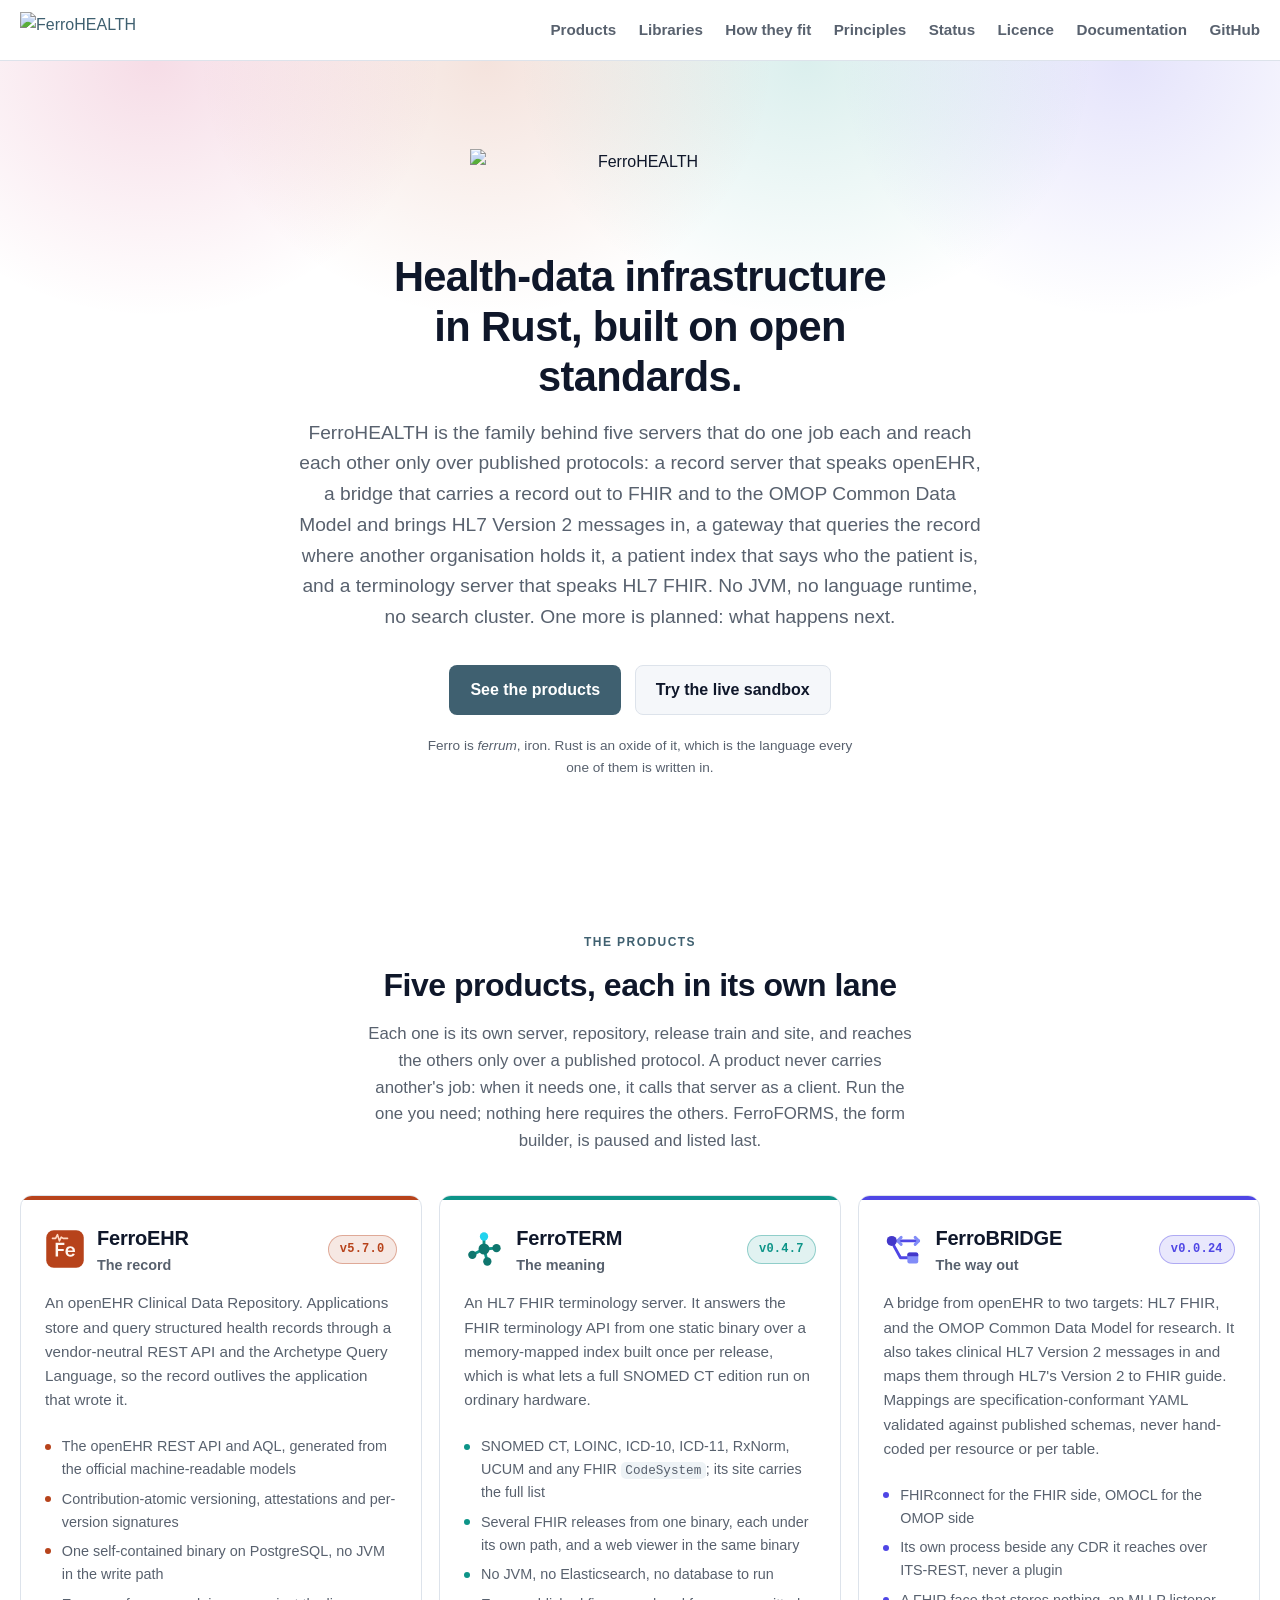
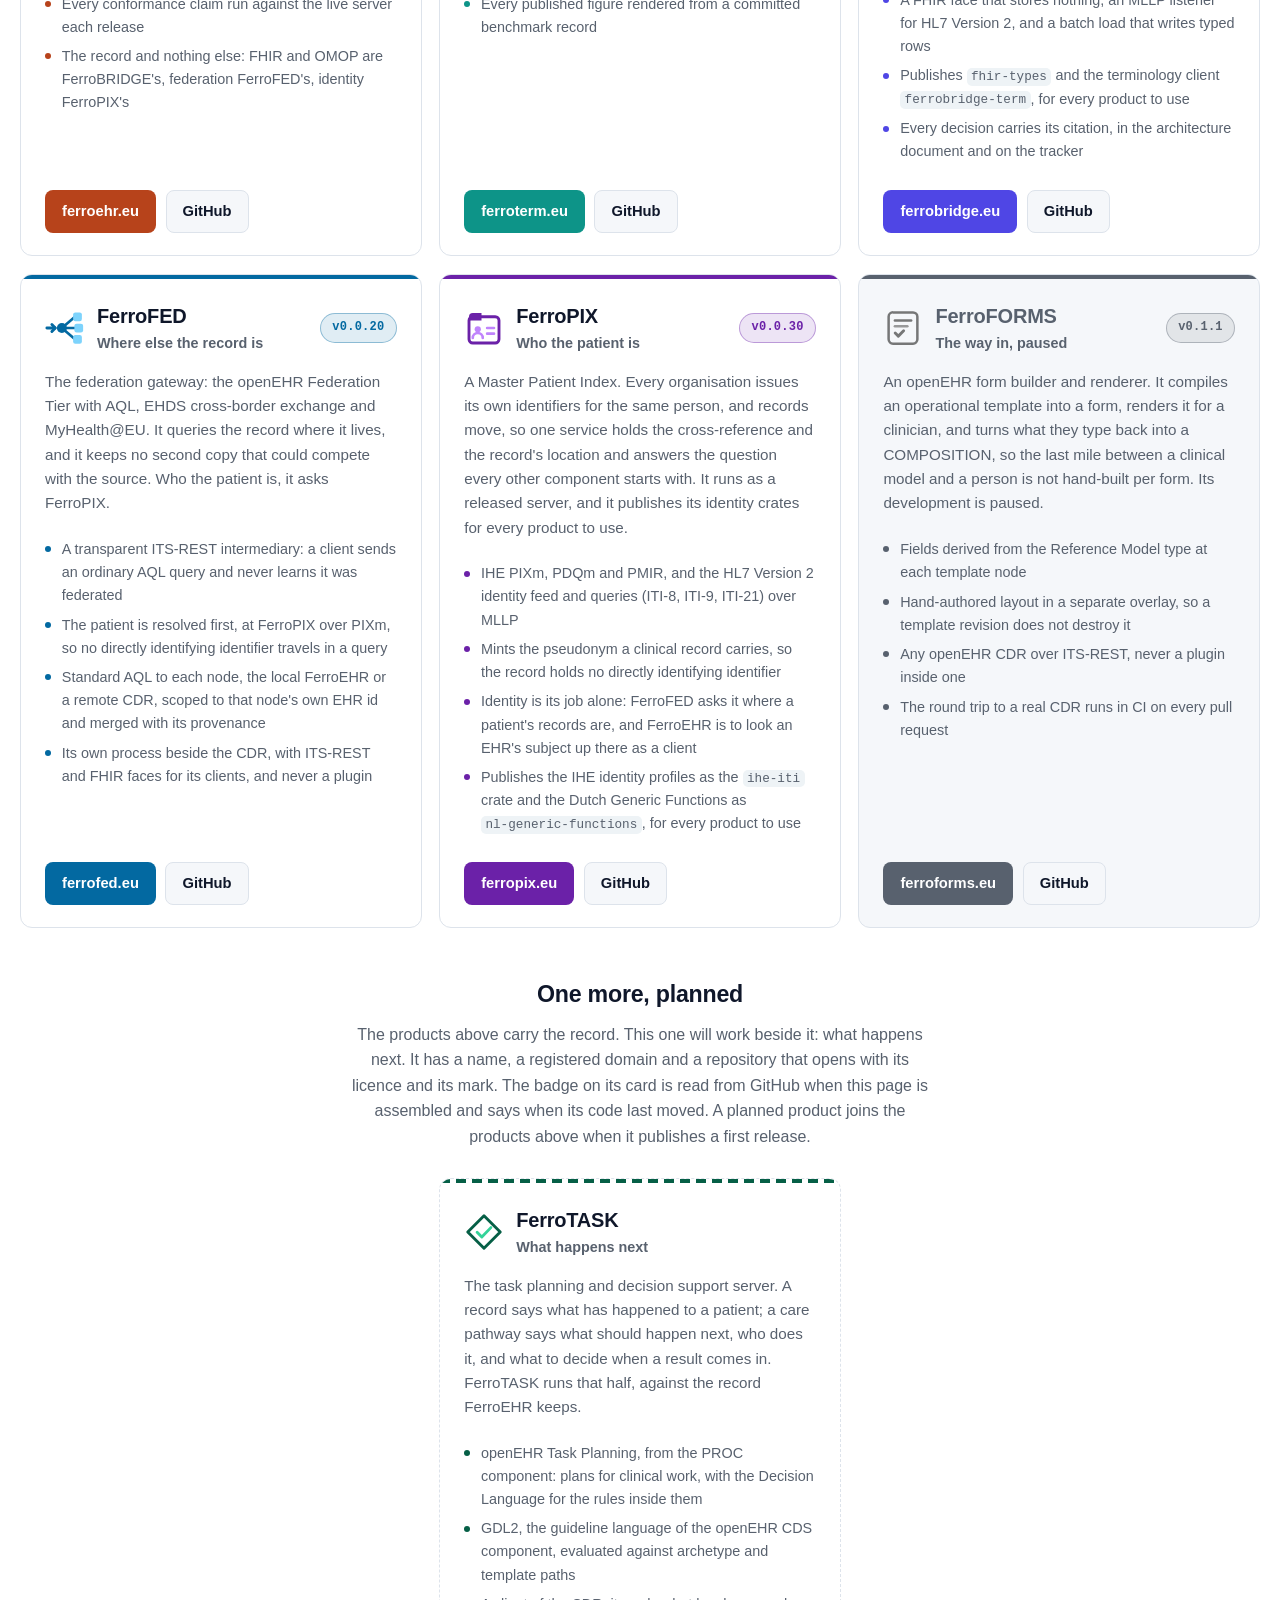
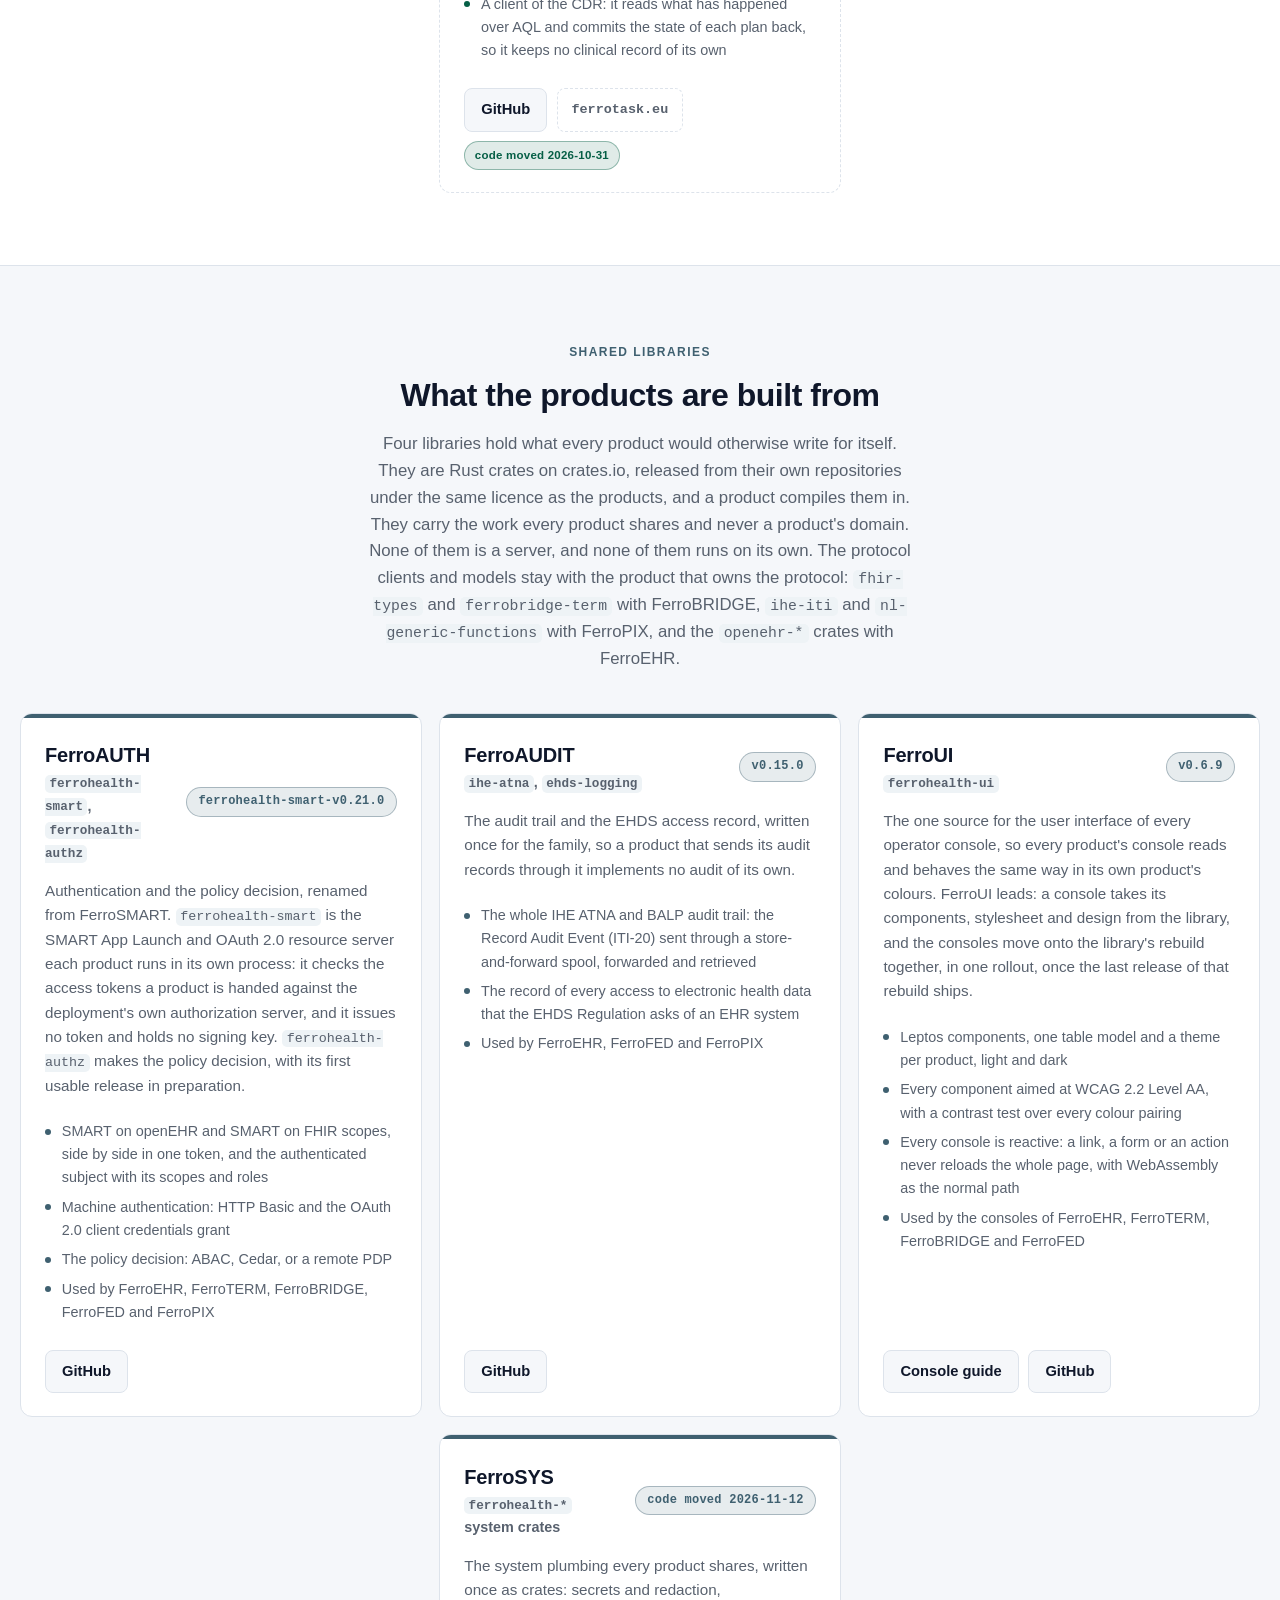
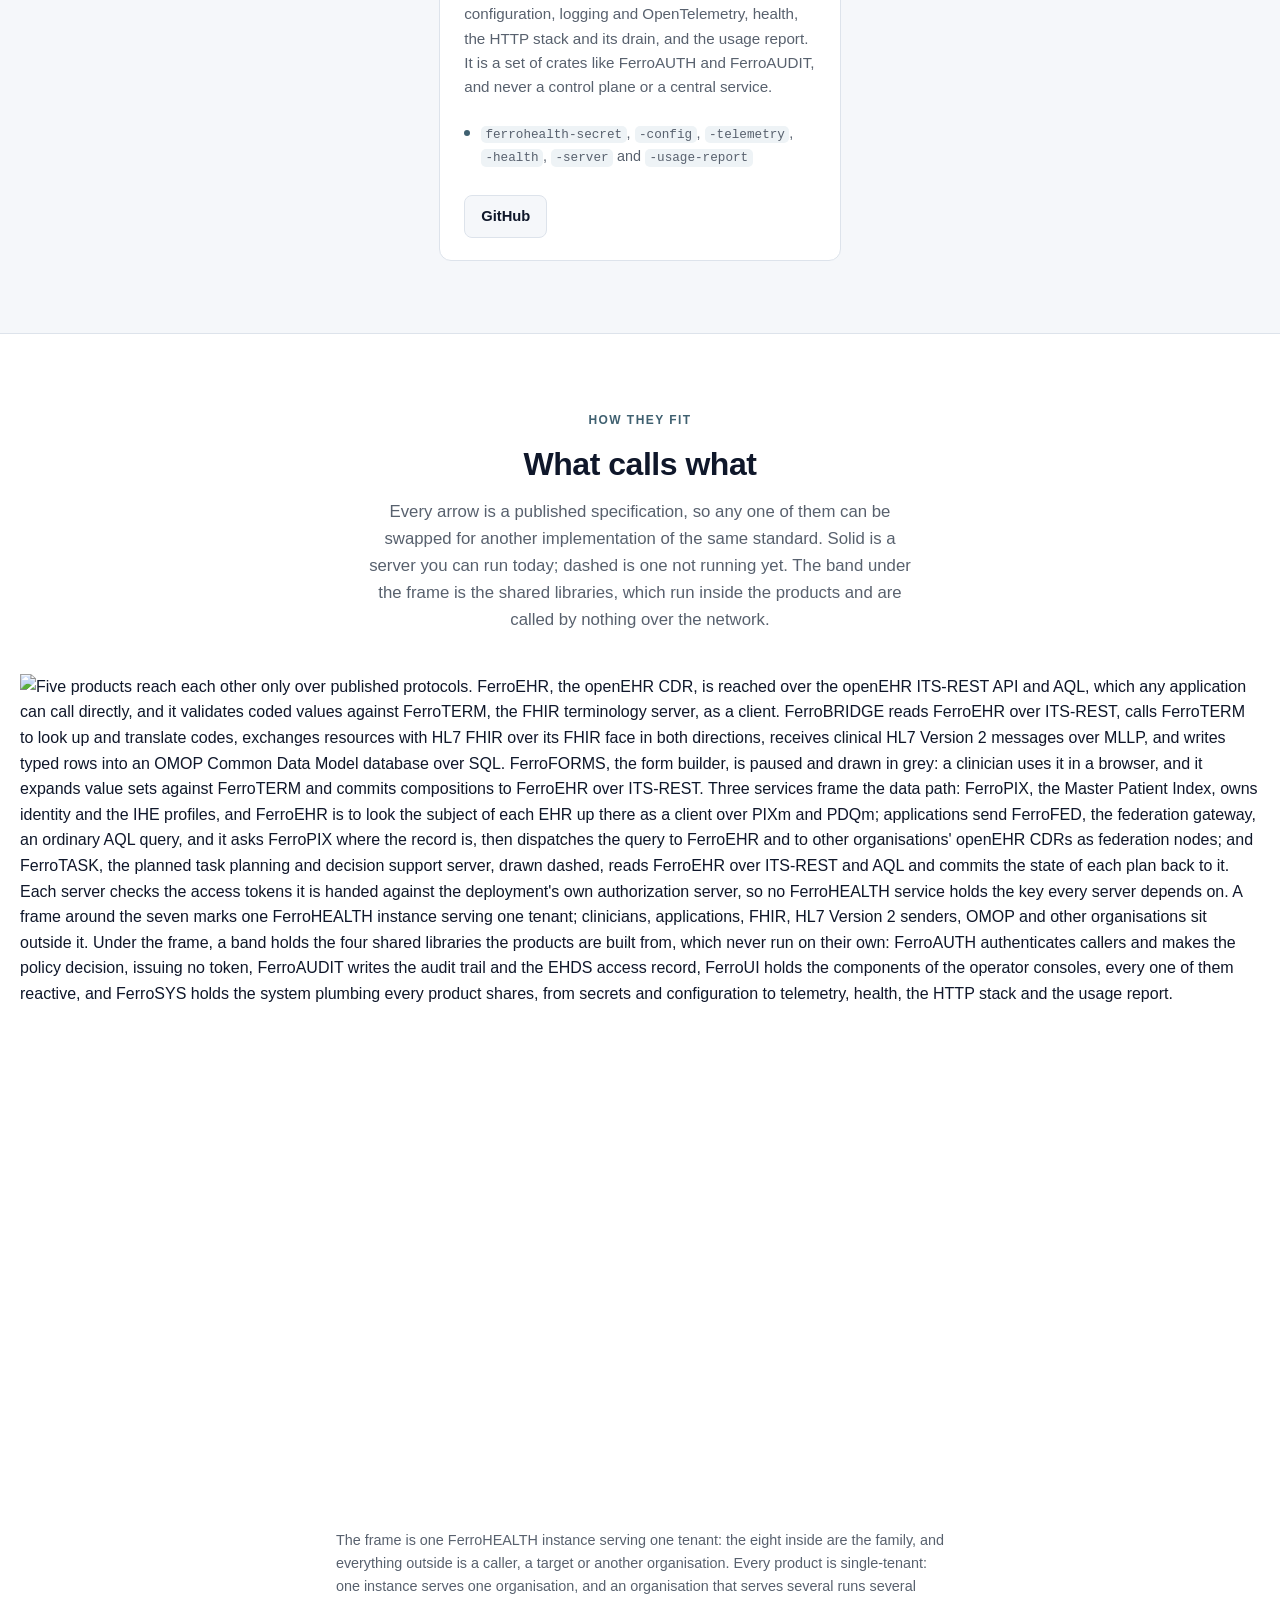
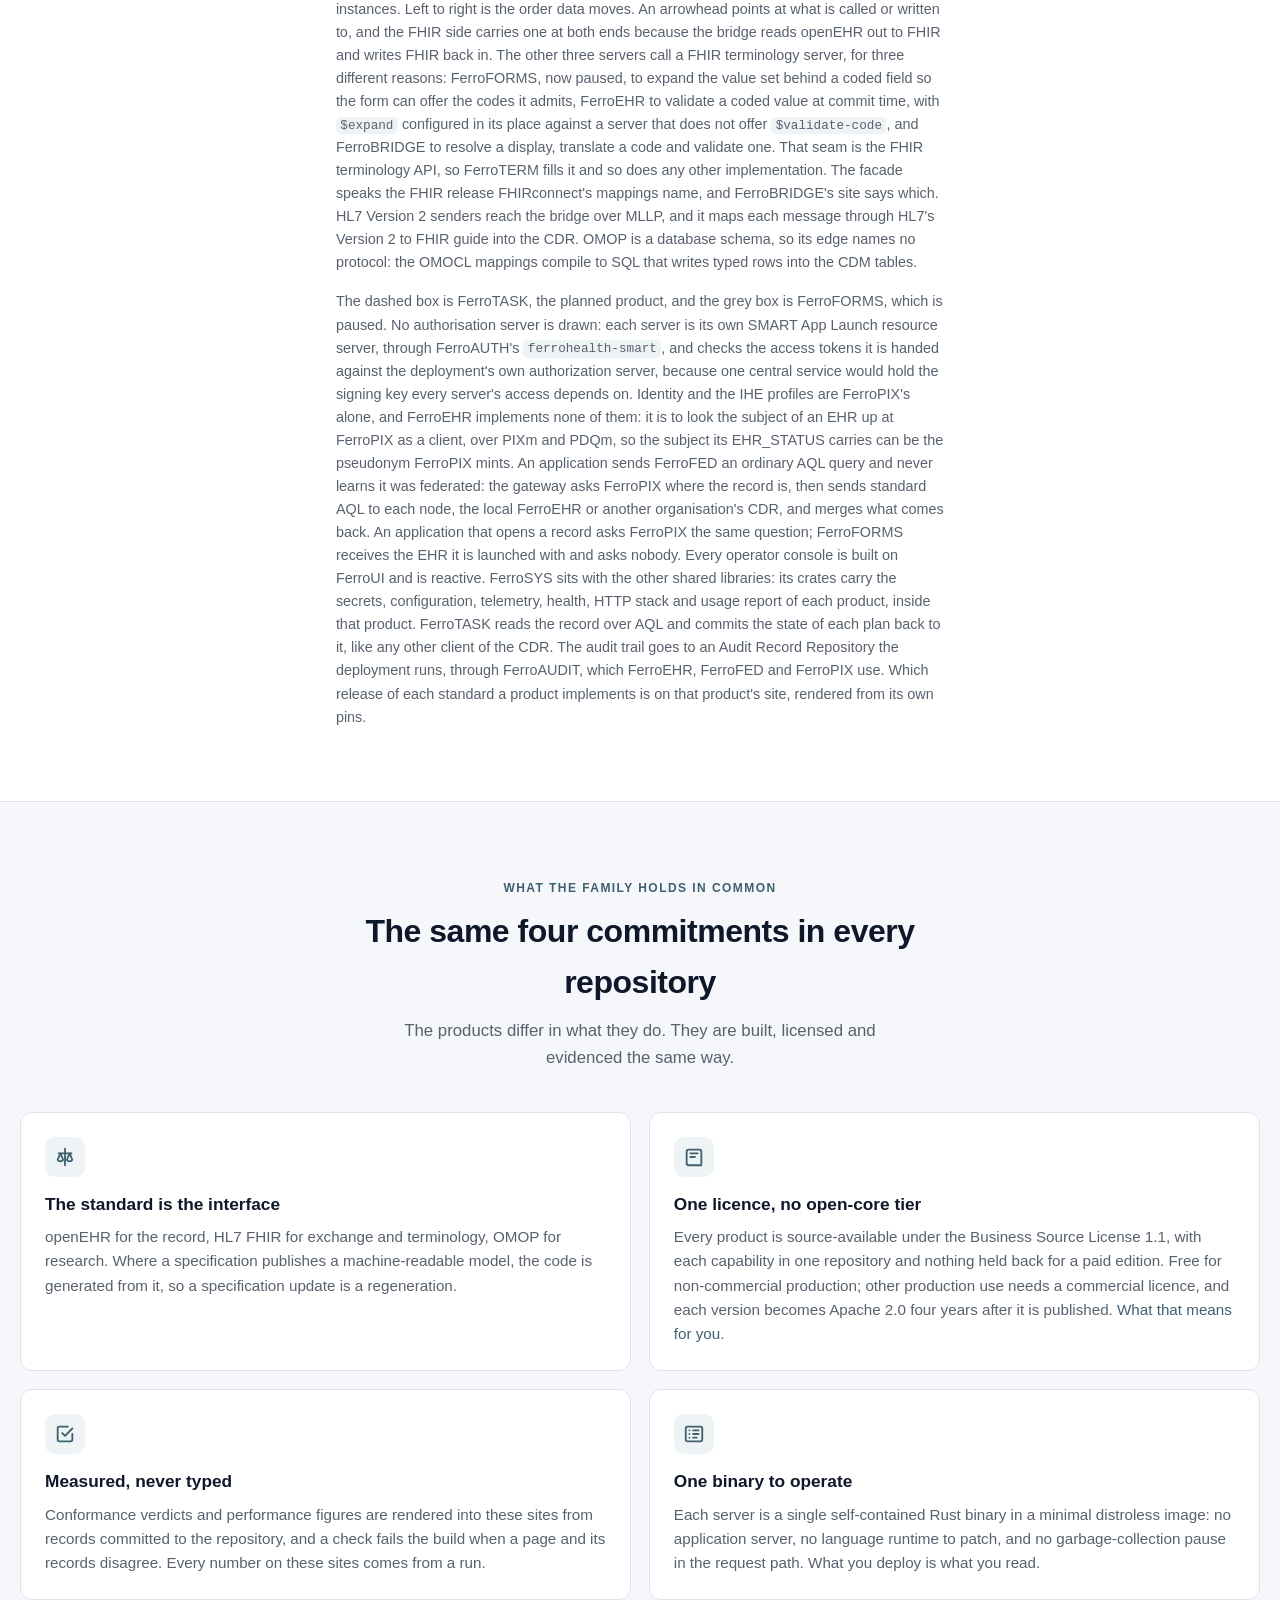
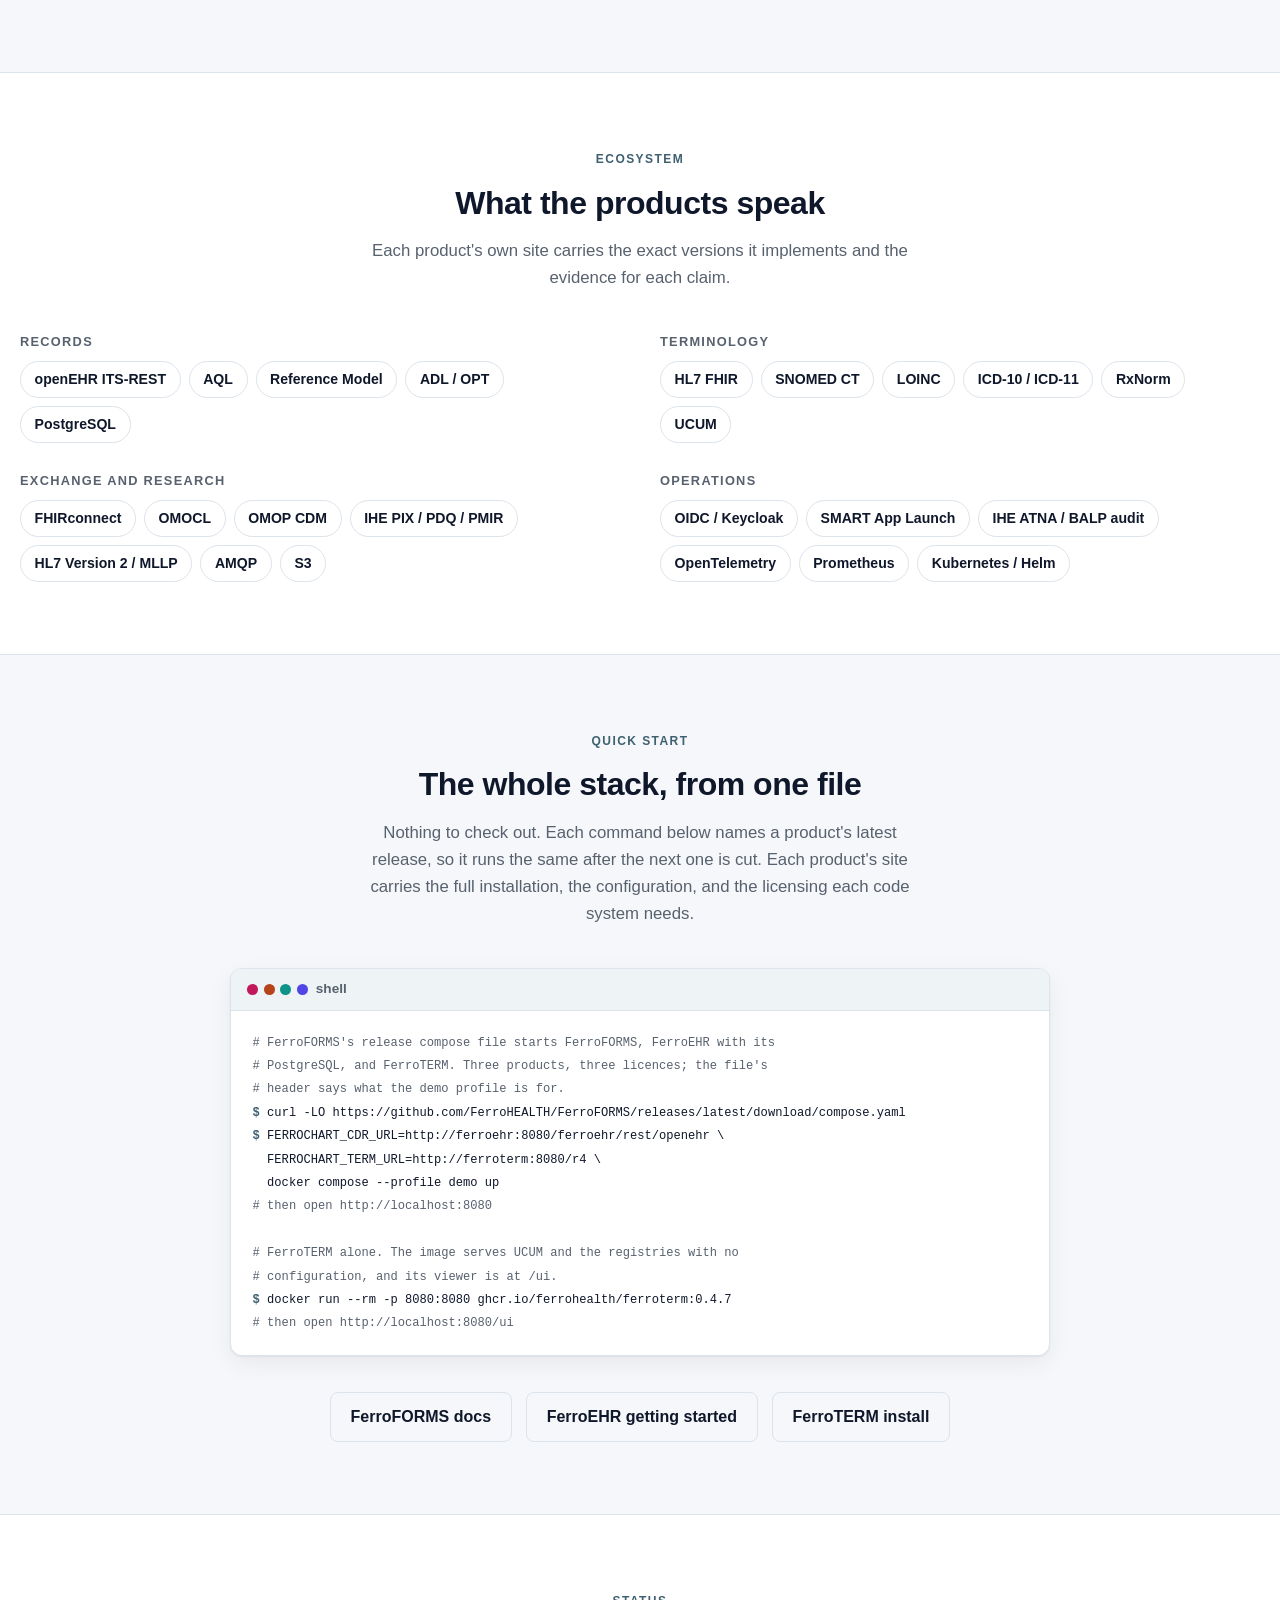
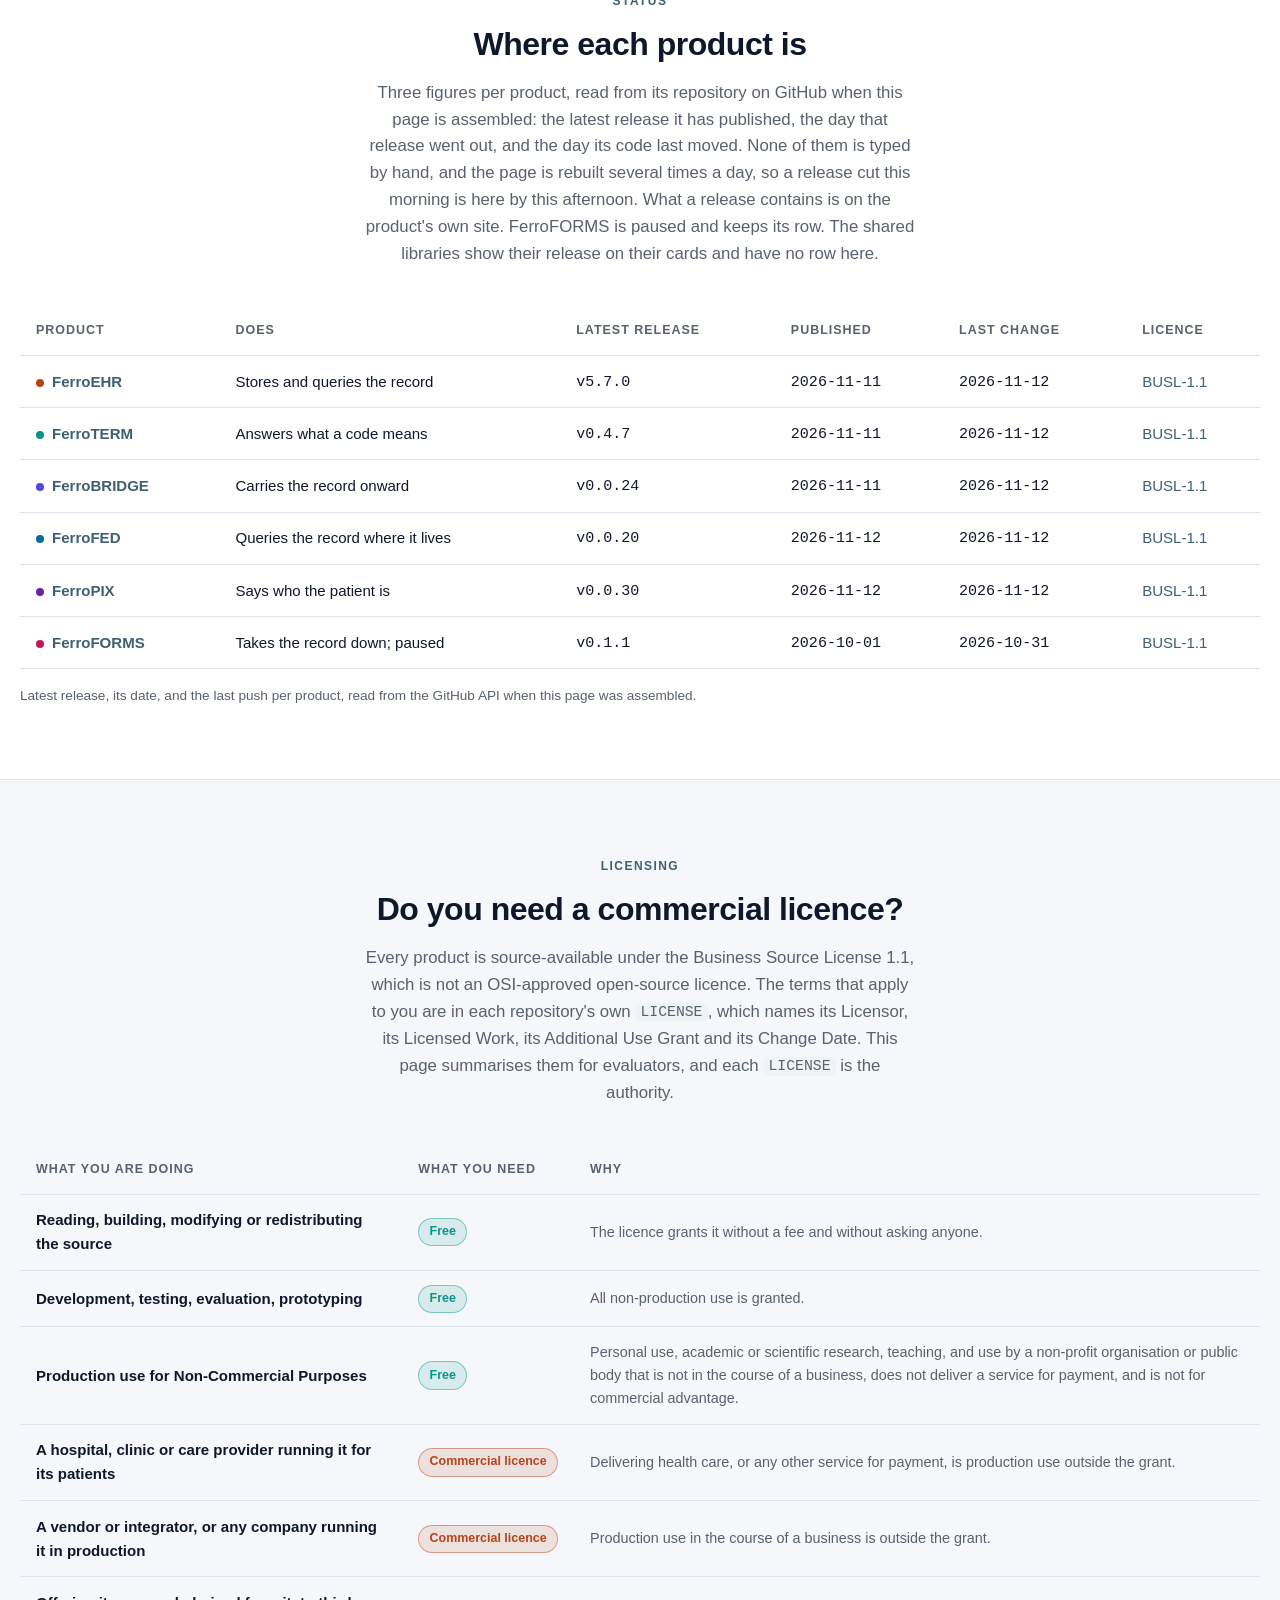
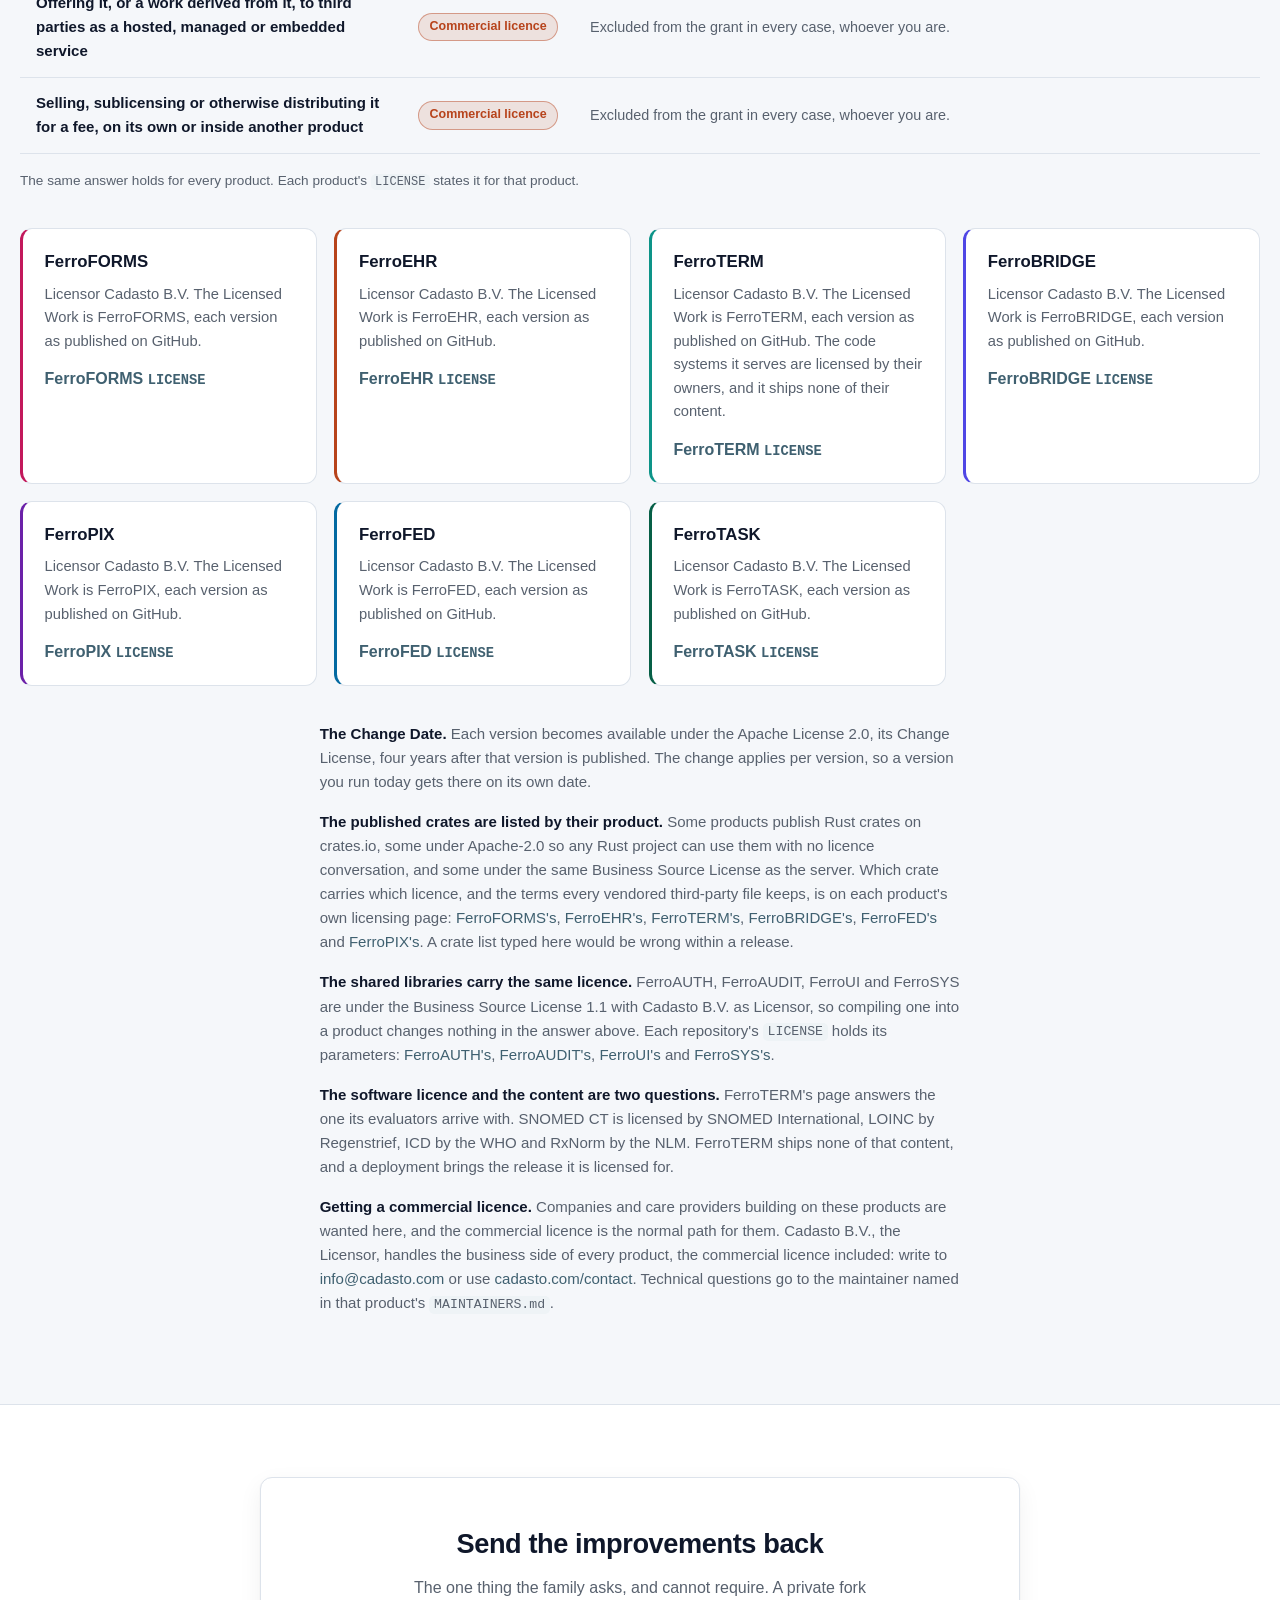
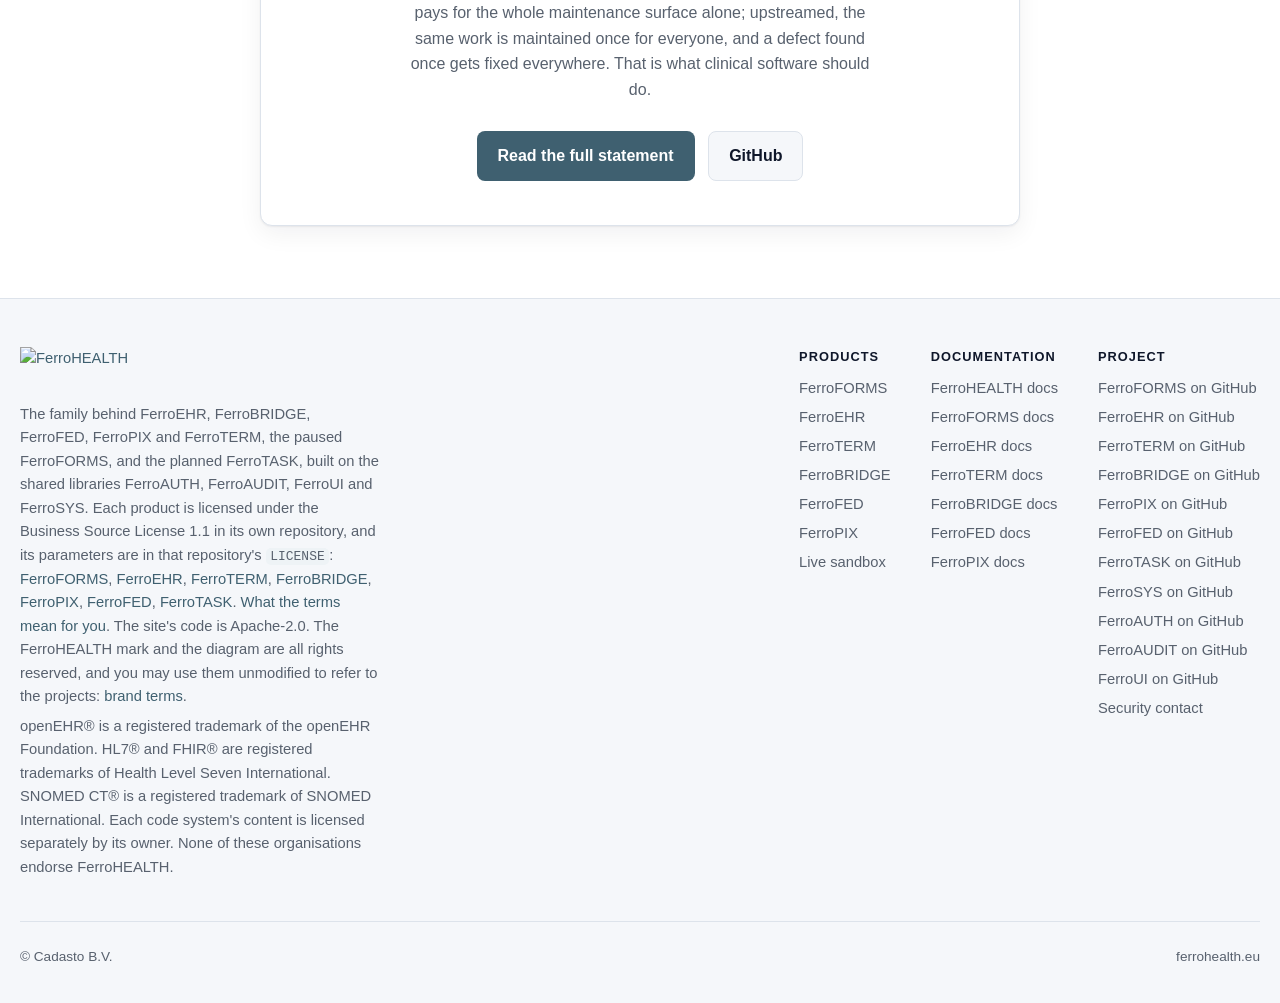
==== website/landing/index.html @ 8a25391a "chore(site): refresh the committed release fallbacks Rendered by scripts/site/render-releases.sh fro" ====
<!DOCTYPE html>
<!-- SPDX-FileCopyrightText: Cadasto B.V. -->
<!-- SPDX-License-Identifier: Apache-2.0 -->
<html lang="en">
<head>
  <meta charset="utf-8">
  <meta name="viewport" content="width=device-width, initial-scale=1">
  <!-- GitHub Pages sets no response headers, so the policy travels in a <meta>
       element. Weaker than the header by specification (frame-ancestors,
       report-uri and sandbox are ignored in meta form, CSP3 3.3), but it still
       blocks an injected external script or an exfiltrating connection, which
       is the realistic risk on a static page.

       Every source is 'self': the page loads no external script, style, font or
       image, and connects to nothing at load time. Each product's mark is a
       committed copy under assets/products/ for the same reason. -->
  <meta http-equiv="Content-Security-Policy" content="default-src 'self'; script-src 'self'; style-src 'self'; img-src 'self' data:; font-src 'self'; connect-src 'self'; object-src 'none'; base-uri 'self'; form-action 'none'; frame-ancestors 'none'">
  <meta name="referrer" content="strict-origin-when-cross-origin">
  <title>FerroHEALTH: health-data infrastructure in Rust, built on open standards</title>
  <meta name="description" content="FerroHEALTH is the family behind five pure-Rust health-data servers that reach each other only over published protocols: FerroEHR, the openEHR Clinical Data Repository; FerroBRIDGE, openEHR to HL7 FHIR and to the OMOP Common Data Model, and clinical HL7 Version 2 messages mapped in; FerroFED, the federation gateway; FerroPIX, the Master Patient Index; and FerroTERM, the HL7 FHIR terminology server. FerroFORMS, an openEHR form builder, is paused. One more is planned: FerroTASK for task planning and decision support. The products share four libraries: FerroAUTH, FerroAUDIT, FerroUI and FerroSYS. One language, one licence, and every figure on this page rendered from the products' own repositories.">
  <link rel="canonical" href="https://ferrohealth.eu/">
  <link rel="stylesheet" href="./style.css">
  <link rel="icon" href="./assets/brand/favicon.svg" type="image/svg+xml">
  <link rel="alternate icon" href="./assets/brand/favicon-32.png" sizes="32x32" type="image/png">
  <link rel="alternate icon" href="./assets/brand/favicon.ico" sizes="48x48 32x32 16x16">
  <link rel="apple-touch-icon" href="./assets/brand/apple-touch-icon.png">
  <meta property="og:type" content="website">
  <meta property="og:url" content="https://ferrohealth.eu/">
  <meta property="og:site_name" content="FerroHEALTH">
  <meta property="og:title" content="FerroHEALTH: health-data infrastructure in Rust, built on open standards">
  <meta property="og:description" content="Five pure-Rust health-data servers: FerroEHR, the openEHR Clinical Data Repository; FerroBRIDGE, openEHR to FHIR and to the OMOP Common Data Model; FerroFED, the federation gateway; FerroPIX, the Master Patient Index; and FerroTERM, the HL7 FHIR terminology server.">
  <meta property="og:image" content="https://ferrohealth.eu/assets/brand/ferrohealth-social.png">
  <meta property="og:image:type" content="image/png">
  <meta property="og:image:width" content="1200">
  <meta property="og:image:height" content="630">
  <meta property="og:image:alt" content="The FerroHEALTH mark, a pulse drawn in four strokes, above the wordmark FerroHEALTH and the names FerroFORMS, FerroEHR, FerroTERM and FerroBRIDGE.">
  <meta name="twitter:card" content="summary_large_image">
  <meta name="twitter:image" content="https://ferrohealth.eu/assets/brand/ferrohealth-social.png">
  <meta name="twitter:image:alt" content="The FerroHEALTH mark, a pulse drawn in four strokes, above the wordmark FerroHEALTH and the names FerroFORMS, FerroEHR, FerroTERM and FerroBRIDGE.">

  <!-- Structured data. An Organization that publishes one SoftwareSourceCode
       entity per released product, which is what lets a search engine read
       the product sites as one family. Browsers never
       execute an application/ld+json data block
       (https://html.spec.whatwg.org/multipage/scripting.html#data-block), so
       script-src does not govern it and the page stays CSP-clean. -->
  <script type="application/ld+json">
  {
    "@context": "https://schema.org",
    "@graph": [
      {
        "@type": "WebSite",
        "@id": "https://ferrohealth.eu/#website",
        "url": "https://ferrohealth.eu/",
        "name": "FerroHEALTH",
        "description": "The family behind the pure-Rust health-data servers FerroEHR, FerroBRIDGE, FerroFED, FerroPIX and FerroTERM, and the paused FerroFORMS.",
        "inLanguage": "en",
        "publisher": { "@id": "https://ferrohealth.eu/#publisher" }
      },
      {
        "@type": "Organization",
        "@id": "https://ferrohealth.eu/#publisher",
        "name": "FerroHEALTH",
        "url": "https://ferrohealth.eu/",
        "logo": "https://ferrohealth.eu/assets/brand/ferrohealth-icon.svg",
        "image": "https://ferrohealth.eu/assets/brand/ferrohealth-social.png",
        "sameAs": [
          "https://github.com/FerroHEALTH/FerroFORMS",
          "https://github.com/FerroHEALTH/FerroEHR",
          "https://github.com/FerroHEALTH/FerroTERM",
          "https://github.com/FerroHEALTH/FerroBRIDGE",
          "https://github.com/FerroHEALTH/FerroPIX",
          "https://github.com/FerroHEALTH/FerroFED",
          "https://github.com/FerroHEALTH/FerroTASK",
          "https://github.com/FerroHEALTH/FerroSYS",
          "https://github.com/FerroHEALTH/FerroAUTH",
          "https://github.com/FerroHEALTH/FerroAUDIT",
          "https://github.com/FerroHEALTH/FerroUI",
          "https://ferroforms.eu/",
          "https://ferroehr.eu/",
          "https://ferroterm.eu/",
          "https://ferrobridge.eu/",
          "https://ferrofed.eu/",
          "https://ferropix.eu/"
        ]
      },
      {
        "@type": "SoftwareSourceCode",
        "@id": "https://ferroforms.eu/#software",
        "name": "FerroFORMS",
        "description": "A pure-Rust openEHR form builder and renderer, paused. It compiles an operational template into a form definition, renders that form, and commits the entered values as a COMPOSITION to any openEHR CDR over ITS-REST.",
        "url": "https://ferroforms.eu/",
        "codeRepository": "https://github.com/FerroHEALTH/FerroFORMS",
        "programmingLanguage": "Rust",
        "license": "https://github.com/FerroHEALTH/FerroFORMS/blob/main/LICENSE",
        "applicationCategory": "HealthApplication",
        "publisher": { "@id": "https://ferrohealth.eu/#publisher" }
      },
      {
        "@type": "SoftwareSourceCode",
        "@id": "https://ferroehr.eu/#software",
        "name": "FerroEHR",
        "description": "A pure-Rust openEHR Clinical Data Repository implementing the openEHR REST API and AQL on PostgreSQL, shipped as a single self-contained binary.",
        "url": "https://ferroehr.eu/",
        "codeRepository": "https://github.com/FerroHEALTH/FerroEHR",
        "programmingLanguage": "Rust",
        "license": "https://github.com/FerroHEALTH/FerroEHR/blob/main/LICENSE",
        "applicationCategory": "HealthApplication",
        "publisher": { "@id": "https://ferrohealth.eu/#publisher" }
      },
      {
        "@type": "SoftwareSourceCode",
        "@id": "https://ferroterm.eu/#software",
        "name": "FerroTERM",
        "description": "A pure-Rust HL7 FHIR terminology server for SNOMED CT, LOINC, ICD-10, ICD-11, RxNorm, UCUM and any FHIR CodeSystem, served from one binary over an index built once per release.",
        "url": "https://ferroterm.eu/",
        "codeRepository": "https://github.com/FerroHEALTH/FerroTERM",
        "programmingLanguage": "Rust",
        "license": "https://github.com/FerroHEALTH/FerroTERM/blob/main/LICENSE",
        "applicationCategory": "HealthApplication",
        "publisher": { "@id": "https://ferrohealth.eu/#publisher" }
      },
      {
        "@type": "SoftwareSourceCode",
        "@id": "https://ferrobridge.eu/#software",
        "name": "FerroBRIDGE",
        "description": "A pure-Rust standalone bridge between openEHR and two targets: HL7 FHIR through the FHIRconnect specification, and the OMOP Common Data Model through OMOCL, with clinical HL7 Version 2 messages mapped in through HL7's Version 2 to FHIR guide.",
        "url": "https://ferrobridge.eu/",
        "codeRepository": "https://github.com/FerroHEALTH/FerroBRIDGE",
        "programmingLanguage": "Rust",
        "license": "https://github.com/FerroHEALTH/FerroBRIDGE/blob/main/LICENSE",
        "applicationCategory": "HealthApplication",
        "publisher": { "@id": "https://ferrohealth.eu/#publisher" }
      },
      {
        "@type": "SoftwareSourceCode",
        "@id": "https://ferrofed.eu/#software",
        "name": "FerroFED",
        "description": "A pure-Rust openEHR federation gateway. A client sends it an ordinary AQL query; it asks FerroPIX who the patient is, sends standard AQL to each node, and merges what comes back with each node's provenance.",
        "url": "https://ferrofed.eu/",
        "codeRepository": "https://github.com/FerroHEALTH/FerroFED",
        "programmingLanguage": "Rust",
        "license": "https://github.com/FerroHEALTH/FerroFED/blob/main/LICENSE",
        "applicationCategory": "HealthApplication",
        "publisher": { "@id": "https://ferrohealth.eu/#publisher" }
      },
      {
        "@type": "SoftwareSourceCode",
        "@id": "https://ferropix.eu/#software",
        "name": "FerroPIX",
        "description": "A pure-Rust Master Patient Index for the openEHR platform: cross-identifier resolution and record location over IHE PIX and PDQ, in their HL7 Version 2 and FHIR forms.",
        "url": "https://ferropix.eu/",
        "codeRepository": "https://github.com/FerroHEALTH/FerroPIX",
        "programmingLanguage": "Rust",
        "license": "https://github.com/FerroHEALTH/FerroPIX/blob/main/LICENSE",
        "applicationCategory": "HealthApplication",
        "publisher": { "@id": "https://ferrohealth.eu/#publisher" }
      }
    ]
  }
  </script>
</head>
<body>

  <a class="skip" href="#main">Skip to content</a>

  <!-- Nav -->
  <header class="nav">
    <div class="wrap">
      <a class="brand" href="./" aria-label="FerroHEALTH home">
        <img src="./assets/brand/ferrohealth-lockup-auto.svg" alt="FerroHEALTH" width="290" height="64">
      </a>
      <nav class="nav-links" aria-label="Primary">
        <a href="#products">Products</a>
        <a href="#libraries" class="hide-sm">Libraries</a>
        <a href="#how" class="hide-sm">How they fit</a>
        <a href="#principles" class="hide-sm">Principles</a>
        <a href="#status">Status</a>
        <a href="#licensing">Licence</a>
        <a href="./docs/" class="hide-sm">Documentation</a>
        <a href="https://github.com/FerroHEALTH" rel="noopener">GitHub</a>
      </nav>
    </div>
  </header>

  <main id="main">

    <!-- Hero -->
    <section class="hero">
      <div class="wrap">
        <img class="hero-logo" src="./assets/brand/ferrohealth-lockup-auto.svg" alt="FerroHEALTH" width="290" height="64">
        <h1>Health-data infrastructure in Rust, built on open standards.</h1>
        <p class="sub">
          FerroHEALTH is the family behind five servers that do one job each
          and reach each other only over published protocols: a record server
          that speaks openEHR, a bridge that carries a record out to FHIR and
          to the OMOP Common Data Model and brings HL7 Version 2 messages in, a
          gateway that queries the record where another organisation holds
          it, a patient index that says who the patient is, and a terminology
          server that speaks HL7 FHIR. No JVM, no language runtime, no search
          cluster. One more is planned: what happens next.
        </p>
        <div class="hero-cta">
          <a class="btn btn-primary" href="#products">See the products</a>
          <a class="btn btn-ghost" href="https://sandbox.ferroehr.eu" rel="noopener">Try the live sandbox</a>
        </div>
        <p class="note">
          Ferro is <em>ferrum</em>, iron. Rust is an oxide of it, which is the
          language every one of them is written in.
        </p>
      </div>
    </section>

    <!-- The products -->
    <section id="products">
      <div class="wrap">
        <div class="section-head">
          <span class="eyebrow">The products</span>
          <h2>Five products, each in its own lane</h2>
          <p>
            Each one is its own server, repository, release train and site,
            and reaches the others only over a published protocol. A product
            never carries another's job: when it needs one, it calls that
            server as a client. Run the one you need; nothing here requires
            the others. FerroFORMS, the form builder, is paused and listed
            last.
          </p>
        </div>
        <div class="products">

          <article class="product product-ehr">
            <div class="product-head">
              <img src="./assets/products/ferroehr-icon.svg" alt="" aria-hidden="true" width="40" height="40">
              <div>
                <h3><a href="https://ferroehr.eu/" rel="noopener">FerroEHR</a></h3>
                <span class="role">The record</span>
              </div>
              <span class="status" data-rel="FerroEHR">v5.7.0</span>
            </div>
            <p>
              An openEHR Clinical Data Repository. Applications store and query
              structured health records through a vendor-neutral REST API and
              the Archetype Query Language, so the record outlives the
              application that wrote it.
            </p>
            <ul class="facts">
              <li>The openEHR REST API and AQL, generated from the official machine-readable models</li>
              <li>Contribution-atomic versioning, attestations and per-version signatures</li>
              <li>One self-contained binary on PostgreSQL, no JVM in the write path</li>
              <li>Every conformance claim run against the live server each release</li>
              <li>The record and nothing else: FHIR and OMOP are FerroBRIDGE's, federation FerroFED's, identity FerroPIX's</li>
            </ul>
            <div class="product-cta">
              <a class="btn btn-primary" href="https://ferroehr.eu/" rel="noopener">ferroehr.eu</a>
              <a class="btn btn-ghost" href="https://github.com/FerroHEALTH/FerroEHR" rel="noopener">GitHub</a>
            </div>
          </article>

          <article class="product product-term">
            <div class="product-head">
              <img src="./assets/products/ferroterm-icon.svg" alt="" aria-hidden="true" width="40" height="40">
              <div>
                <h3><a href="https://ferroterm.eu/" rel="noopener">FerroTERM</a></h3>
                <span class="role">The meaning</span>
              </div>
              <span class="status" data-rel="FerroTERM">v0.4.7</span>
            </div>
            <p>
              An HL7 FHIR terminology server. It answers the FHIR terminology
              API from one static binary over a memory-mapped index built once
              per release, which is what lets a full SNOMED CT edition run on
              ordinary hardware.
            </p>
            <ul class="facts">
              <li>SNOMED CT, LOINC, ICD-10, ICD-11, RxNorm, UCUM and any FHIR <code>CodeSystem</code>; its site carries the full list</li>
              <li>Several FHIR releases from one binary, each under its own path, and a web viewer in the same binary</li>
              <li>No JVM, no Elasticsearch, no database to run</li>
              <li>Every published figure rendered from a committed benchmark record</li>
            </ul>
            <div class="product-cta">
              <a class="btn btn-primary" href="https://ferroterm.eu/" rel="noopener">ferroterm.eu</a>
              <a class="btn btn-ghost" href="https://github.com/FerroHEALTH/FerroTERM" rel="noopener">GitHub</a>
            </div>
          </article>

          <article class="product product-bridge">
            <div class="product-head">
              <img src="./assets/products/ferrobridge-icon.svg" alt="" aria-hidden="true" width="40" height="40">
              <div>
                <h3><a href="https://ferrobridge.eu/" rel="noopener">FerroBRIDGE</a></h3>
                <span class="role">The way out</span>
              </div>
              <span class="status" data-rel="FerroBRIDGE">v0.0.24</span>
            </div>
            <p>
              A bridge from openEHR to two targets: HL7 FHIR, and the OMOP
              Common Data Model for research. It also takes clinical HL7 Version 2
              messages in and maps them through HL7's Version 2 to FHIR guide.
              Mappings are specification-conformant YAML validated against
              published schemas, never hand-coded per resource or per table.
            </p>
            <ul class="facts">
              <li>FHIRconnect for the FHIR side, OMOCL for the OMOP side</li>
              <li>Its own process beside any CDR it reaches over ITS-REST, never a plugin</li>
              <li>A FHIR face that stores nothing, an MLLP listener for HL7 Version 2, and a batch load that writes typed rows</li>
              <li>Publishes <code>fhir-types</code> and the terminology client <code>ferrobridge-term</code>, for every product to use</li>
              <li>Every decision carries its citation, in the architecture document and on the tracker</li>
            </ul>
            <div class="product-cta">
              <a class="btn btn-primary" href="https://ferrobridge.eu/" rel="noopener">ferrobridge.eu</a>
              <a class="btn btn-ghost" href="https://github.com/FerroHEALTH/FerroBRIDGE" rel="noopener">GitHub</a>
            </div>
          </article>

          <article class="product product-fed">
            <div class="product-head">
              <img src="./assets/products/ferrofed-icon.svg" alt="" aria-hidden="true" width="40" height="40">
              <div>
                <h3><a href="https://ferrofed.eu/" rel="noopener">FerroFED</a></h3>
                <span class="role">Where else the record is</span>
              </div>
              <span class="status" data-rel="FerroFED">v0.0.20</span>
            </div>
            <p>
              The federation gateway: the openEHR Federation Tier with AQL,
              EHDS cross-border exchange and MyHealth@EU. It queries the record
              where it lives, and it keeps no second copy that could compete
              with the source. Who the patient is, it asks FerroPIX.
            </p>
            <ul class="facts">
              <li>A transparent ITS-REST intermediary: a client sends an ordinary AQL query and never learns it was federated</li>
              <li>The patient is resolved first, at FerroPIX over PIXm, so no directly identifying identifier travels in a query</li>
              <li>Standard AQL to each node, the local FerroEHR or a remote CDR, scoped to that node's own EHR id and merged with its provenance</li>
              <li>Its own process beside the CDR, with ITS-REST and FHIR faces for its clients, and never a plugin</li>
            </ul>
            <div class="product-cta">
              <a class="btn btn-primary" href="https://ferrofed.eu/" rel="noopener">ferrofed.eu</a>
              <a class="btn btn-ghost" href="https://github.com/FerroHEALTH/FerroFED" rel="noopener">GitHub</a>
            </div>
          </article>

          <article class="product product-pix">
            <div class="product-head">
              <img src="./assets/products/ferropix-icon.svg" alt="" aria-hidden="true" width="40" height="40">
              <div>
                <h3><a href="https://ferropix.eu/" rel="noopener">FerroPIX</a></h3>
                <span class="role">Who the patient is</span>
              </div>
              <span class="status" data-rel="FerroPIX">v0.0.30</span>
            </div>
            <p>
              A Master Patient Index. Every organisation issues its own
              identifiers for the same person, and records move, so one service
              holds the cross-reference and the record's location and answers
              the question every other component starts with. It runs as a
              released server, and it publishes its identity crates for every
              product to use.
            </p>
            <ul class="facts">
              <li>IHE PIXm, PDQm and PMIR, and the HL7 Version 2 identity feed and queries (ITI-8, ITI-9, ITI-21) over MLLP</li>
              <li>Mints the pseudonym a clinical record carries, so the record holds no directly identifying identifier</li>
              <li>Identity is its job alone: FerroFED asks it where a patient's records are, and FerroEHR is to look an EHR's subject up there as a client</li>
              <li>Publishes the IHE identity profiles as the <code>ihe-iti</code> crate and the Dutch Generic Functions as <code>nl-generic-functions</code>, for every product to use</li>
            </ul>
            <div class="product-cta">
              <a class="btn btn-primary" href="https://ferropix.eu/" rel="noopener">ferropix.eu</a>
              <a class="btn btn-ghost" href="https://github.com/FerroHEALTH/FerroPIX" rel="noopener">GitHub</a>
            </div>
          </article>

          <article class="product product-forms paused">
            <div class="product-head">
              <img src="./assets/products/ferroforms-icon.svg" alt="" aria-hidden="true" width="40" height="40">
              <div>
                <h3><a href="https://ferroforms.eu/" rel="noopener">FerroFORMS</a></h3>
                <span class="role">The way in, paused</span>
              </div>
              <span class="status" data-rel="FerroFORMS">v0.1.1</span>
            </div>
            <p>
              An openEHR form builder and renderer. It compiles an operational
              template into a form, renders it for a clinician, and turns what
              they type back into a COMPOSITION, so the last mile between a
              clinical model and a person is not hand-built per form. Its
              development is paused.
            </p>
            <ul class="facts">
              <li>Fields derived from the Reference Model type at each template node</li>
              <li>Hand-authored layout in a separate overlay, so a template revision does not destroy it</li>
              <li>Any openEHR CDR over ITS-REST, never a plugin inside one</li>
              <li>The round trip to a real CDR runs in CI on every pull request</li>
            </ul>
            <div class="product-cta">
              <a class="btn btn-primary" href="https://ferroforms.eu/" rel="noopener">ferroforms.eu</a>
              <a class="btn btn-ghost" href="https://github.com/FerroHEALTH/FerroFORMS" rel="noopener">GitHub</a>
            </div>
          </article>

        </div>

        <!-- The planned product. A card here says what the product is for,
             links its repository and names its domain; the only status it
             carries is the badge, which scripts/site/render-releases.sh fills
             from GitHub. A planned product moves into the grid above, and
             into the status table, when it publishes a first release. -->
        <div class="planned-head" id="planned">
          <h3>One more, planned</h3>
          <p>
            The products above carry the record. This one will work beside
            it: what happens next. It has a name, a registered domain and a
            repository that opens with its licence and its mark. The badge on
            its card is read from GitHub when this page is assembled and says
            when its code last moved. A planned product joins the products
            above when it publishes a first release.
          </p>
        </div>
        <div class="products">

          <article class="product product-task planned">
            <div class="product-head">
              <img src="./assets/products/ferrotask-icon.svg" alt="" aria-hidden="true" width="40" height="40">
              <div>
                <h3>FerroTASK</h3>
                <span class="role">What happens next</span>
              </div>
            </div>
            <p>
              The task planning and decision support server. A record says
              what has happened to a patient; a care pathway says what should
              happen next, who does it, and what to decide when a result comes
              in. FerroTASK runs that half, against the record FerroEHR keeps.
            </p>
            <ul class="facts">
              <li>openEHR Task Planning, from the PROC component: plans for clinical work, with the Decision Language for the rules inside them</li>
              <li>GDL2, the guideline language of the openEHR CDS component, evaluated against archetype and template paths</li>
              <li>A client of the CDR: it reads what has happened over AQL and commits the state of each plan back, so it keeps no clinical record of its own</li>
            </ul>
            <div class="product-cta">
              <a class="btn btn-ghost" href="https://github.com/FerroHEALTH/FerroTASK" rel="noopener">GitHub</a>
              <span class="domain">ferrotask.eu</span>
              <span class="status" data-repo="FerroTASK">code moved 2026-10-31</span>
            </div>
          </article>

        </div>
      </div>
    </section>

    <!-- The shared libraries. They are crates every product compiles in, and
         none of them runs on its own, so they carry no product hue, no card in
         the grids above and no row in the status table. -->
    <section id="libraries" class="surface">
      <div class="wrap">
        <div class="section-head">
          <span class="eyebrow">Shared libraries</span>
          <h2>What the products are built from</h2>
          <p>
            Four libraries hold what every product would otherwise write for
            itself. They are Rust crates on crates.io, released from their own
            repositories under the same licence as the products, and a product
            compiles them in. They carry the work every product shares and
            never a product's domain. None of them is a server, and none of
            them runs on its own. The protocol clients and models stay with
            the product that owns the protocol: <code>fhir-types</code> and
            <code>ferrobridge-term</code> with FerroBRIDGE, <code>ihe-iti</code>
            and <code>nl-generic-functions</code> with FerroPIX, and the
            <code>openehr-*</code> crates with FerroEHR.
          </p>
        </div>
        <div class="products">

          <article class="product product-lib">
            <div class="product-head">
              <div>
                <h3><a href="https://github.com/FerroHEALTH/FerroAUTH" rel="noopener">FerroAUTH</a></h3>
                <span class="role"><code>ferrohealth-smart</code>, <code>ferrohealth-authz</code></span>
              </div>
              <span class="status" data-rel="FerroAUTH">ferrohealth-smart-v0.21.0</span>
            </div>
            <p>
              Authentication and the policy decision, renamed from FerroSMART.
              <code>ferrohealth-smart</code> is the SMART App Launch and OAuth
              2.0 resource server each product runs in its own process: it
              checks the access tokens a product is handed against the
              deployment's own authorization server, and it issues no token
              and holds no signing key. <code>ferrohealth-authz</code> makes
              the policy decision, with its first usable release in preparation.
            </p>
            <ul class="facts">
              <li>SMART on openEHR and SMART on FHIR scopes, side by side in one token, and the authenticated subject with its scopes and roles</li>
              <li>Machine authentication: HTTP Basic and the OAuth 2.0 client credentials grant</li>
              <li>The policy decision: ABAC, Cedar, or a remote PDP</li>
              <li>Used by FerroEHR, FerroTERM, FerroBRIDGE, FerroFED and FerroPIX</li>
            </ul>
            <div class="product-cta">
              <a class="btn btn-ghost" href="https://github.com/FerroHEALTH/FerroAUTH" rel="noopener">GitHub</a>
            </div>
          </article>

          <article class="product product-lib">
            <div class="product-head">
              <div>
                <h3><a href="https://github.com/FerroHEALTH/FerroAUDIT" rel="noopener">FerroAUDIT</a></h3>
                <span class="role"><code>ihe-atna</code>, <code>ehds-logging</code></span>
              </div>
              <span class="status" data-rel="FerroAUDIT">v0.15.0</span>
            </div>
            <p>
              The audit trail and the EHDS access record, written once for the
              family, so a product that sends its audit records through it
              implements no audit of its own.
            </p>
            <ul class="facts">
              <li>The whole IHE ATNA and BALP audit trail: the Record Audit Event (ITI-20) sent through a store-and-forward spool, forwarded and retrieved</li>
              <li>The record of every access to electronic health data that the EHDS Regulation asks of an EHR system</li>
              <li>Used by FerroEHR, FerroFED and FerroPIX</li>
            </ul>
            <div class="product-cta">
              <a class="btn btn-ghost" href="https://github.com/FerroHEALTH/FerroAUDIT" rel="noopener">GitHub</a>
            </div>
          </article>

          <article class="product product-lib">
            <div class="product-head">
              <div>
                <h3><a href="https://github.com/FerroHEALTH/FerroUI" rel="noopener">FerroUI</a></h3>
                <span class="role"><code>ferrohealth-ui</code></span>
              </div>
              <span class="status" data-rel="FerroUI">v0.6.9</span>
            </div>
            <p>
              The one source for the user interface of every operator
              console, so every product's console reads and behaves the same
              way in its own product's colours. FerroUI leads: a console
              takes its components, stylesheet and design from the library,
              and the consoles move onto the library's rebuild together, in
              one rollout, once the last release of that rebuild ships.
            </p>
            <ul class="facts">
              <li>Leptos components, one table model and a theme per product, light and dark</li>
              <li>Every component aimed at WCAG 2.2 Level AA, with a contrast test over every colour pairing</li>
              <li>Every console is reactive: a link, a form or an action never reloads the whole page, with WebAssembly as the normal path</li>
              <li>Used by the consoles of FerroEHR, FerroTERM, FerroBRIDGE and FerroFED</li>
            </ul>
            <div class="product-cta">
              <a class="btn btn-ghost" href="https://github.com/FerroHEALTH/FerroUI/blob/main/docs/consoles.md" rel="noopener">Console guide</a>
              <a class="btn btn-ghost" href="https://github.com/FerroHEALTH/FerroUI" rel="noopener">GitHub</a>
            </div>
          </article>

          <article class="product product-lib">
            <div class="product-head">
              <div>
                <h3><a href="https://github.com/FerroHEALTH/FerroSYS" rel="noopener">FerroSYS</a></h3>
                <span class="role"><code>ferrohealth-*</code> system crates</span>
              </div>
              <span class="status" data-repo="FerroSYS">code moved 2026-11-12</span>
            </div>
            <p>
              The system plumbing every product shares, written once as
              crates: secrets and redaction, configuration, logging and
              OpenTelemetry, health, the HTTP stack and its drain, and the
              usage report. It is a set of crates like FerroAUTH and
              FerroAUDIT, and never a control plane or a central service.
            </p>
            <ul class="facts">
              <li><code>ferrohealth-secret</code>, <code>-config</code>, <code>-telemetry</code>, <code>-health</code>, <code>-server</code> and <code>-usage-report</code></li>
            </ul>
            <div class="product-cta">
              <a class="btn btn-ghost" href="https://github.com/FerroHEALTH/FerroSYS" rel="noopener">GitHub</a>
            </div>
          </article>

        </div>
      </div>
    </section>

    <!-- How they fit together -->
    <section id="how">
      <div class="wrap">
        <div class="section-head">
          <span class="eyebrow">How they fit</span>
          <h2>What calls what</h2>
          <p>
            Every arrow is a published specification, so any one of them can be
            swapped for another implementation of the same standard. Solid is
            a server you can run today; dashed is one not running yet. The band
            under the frame is the shared libraries, which run inside the
            products and are called by nothing over the network.
          </p>
        </div>
        <!-- One file, used here and reusable anywhere else: the diagram
             carries its own palette and swaps it on prefers-color-scheme, so
             the page needs no second copy of the artwork. It is drawn by
             scripts/diagrams/ferrohealth-architecture.py, and
             assets/diagrams/README.md says where else it is meant to go. -->
        <div class="flow-scroll">
          <img class="flow" src="./assets/diagrams/ferrohealth-architecture.svg"
               width="1200" height="804"
               alt="Five products reach each other only over published protocols. FerroEHR, the openEHR CDR, is reached over the openEHR ITS-REST API and AQL, which any application can call directly, and it validates coded values against FerroTERM, the FHIR terminology server, as a client. FerroBRIDGE reads FerroEHR over ITS-REST, calls FerroTERM to look up and translate codes, exchanges resources with HL7 FHIR over its FHIR face in both directions, receives clinical HL7 Version 2 messages over MLLP, and writes typed rows into an OMOP Common Data Model database over SQL. FerroFORMS, the form builder, is paused and drawn in grey: a clinician uses it in a browser, and it expands value sets against FerroTERM and commits compositions to FerroEHR over ITS-REST. Three services frame the data path: FerroPIX, the Master Patient Index, owns identity and the IHE profiles, and FerroEHR is to look the subject of each EHR up there as a client over PIXm and PDQm; applications send FerroFED, the federation gateway, an ordinary AQL query, and it asks FerroPIX where the record is, then dispatches the query to FerroEHR and to other organisations' openEHR CDRs as federation nodes; and FerroTASK, the planned task planning and decision support server, drawn dashed, reads FerroEHR over ITS-REST and AQL and commits the state of each plan back to it. Each server checks the access tokens it is handed against the deployment's own authorization server, so no FerroHEALTH service holds the key every server depends on. A frame around the seven marks one FerroHEALTH instance serving one tenant; clinicians, applications, FHIR, HL7 Version 2 senders, OMOP and other organisations sit outside it. Under the frame, a band holds the four shared libraries the products are built from, which never run on their own: FerroAUTH authenticates callers and makes the policy decision, issuing no token, FerroAUDIT writes the audit trail and the EHDS access record, FerroUI holds the components of the operator consoles, every one of them reactive, and FerroSYS holds the system plumbing every product shares, from secrets and configuration to telemetry, health, the HTTP stack and the usage report.">
        </div>
        <p class="flow-note">
          The frame is one FerroHEALTH instance serving one tenant: the eight
          inside are the family, and everything outside is a caller, a target
          or another organisation. Every product is single-tenant: one
          instance serves one organisation, and an organisation that serves
          several runs several instances. Left to right is the order data moves. An arrowhead points
          at what is called or written to, and the FHIR side carries one at
          both ends
          because the bridge reads openEHR out to FHIR and writes FHIR back in.
          The other three servers call a FHIR terminology server, for three
          different reasons: FerroFORMS, now paused, to expand the value set behind a coded field so
          the form can offer the codes it admits, FerroEHR to validate a coded
          value at commit time, with <code>$expand</code> configured in its
          place against a server that does not offer
          <code>$validate-code</code>, and FerroBRIDGE to resolve a display,
          translate a code and validate one.
          That seam is the FHIR terminology API, so FerroTERM fills it and so
          does any other implementation. The facade speaks the FHIR release
          FHIRconnect's mappings name, and FerroBRIDGE's site says which.
          HL7 Version 2 senders reach the bridge over MLLP, and it maps each message
          through HL7's Version 2 to FHIR guide into the CDR. OMOP
          is a database schema, so its edge names no protocol: the OMOCL
          mappings compile to SQL that writes typed rows into the CDM tables.
        </p>
        <p class="flow-note">
          The dashed box is FerroTASK, the planned product, and the grey box
          is FerroFORMS, which is paused. No authorisation server is drawn: each server
          is its own SMART App Launch resource server, through FerroAUTH's
          <code>ferrohealth-smart</code>, and
          checks the access tokens it is handed against the deployment's own
          authorization server, because one central service would hold the
          signing key every server's access depends on. Identity and the IHE
          profiles are FerroPIX's alone, and FerroEHR implements none of them:
          it is to look the subject of an EHR up at FerroPIX as a client, over
          PIXm and PDQm, so the subject its EHR_STATUS carries can be the
          pseudonym FerroPIX mints. An application sends FerroFED an ordinary
          AQL query and never learns it was federated: the gateway asks
          FerroPIX where the record is, then sends standard AQL to each node,
          the local FerroEHR or another organisation's CDR, and merges what
          comes back. An application that opens a record asks FerroPIX the
          same question; FerroFORMS receives the EHR it is launched with and
          asks nobody. Every operator console is built on FerroUI and is
          reactive.
          FerroSYS sits with the other shared libraries: its crates carry the
          secrets, configuration, telemetry, health, HTTP stack and usage
          report of each product, inside that product. FerroTASK reads the
          record over AQL and commits the state of each plan back to it, like
          any other client of the CDR. The audit trail goes to an Audit Record
          Repository the deployment runs, through FerroAUDIT, which FerroEHR,
          FerroFED and FerroPIX use. Which
          release of each standard a
          product implements is on that product's site, rendered from its own
          pins.
        </p>
      </div>
    </section>

    <!-- Principles -->
    <section id="principles" class="surface">
      <div class="wrap">
        <div class="section-head">
          <span class="eyebrow">What the family holds in common</span>
          <h2>The same four commitments in every repository</h2>
          <p>
            The products differ in what they do. They are built, licensed and
            evidenced the same way.
          </p>
        </div>
        <div class="grid grid-4">

          <article class="card">
            <div class="ico" aria-hidden="true"><svg viewBox="0 0 24 24" fill="none" stroke="currentColor" stroke-width="2" stroke-linecap="round" stroke-linejoin="round"><path d="M12 3v18"/><path d="M5 8h14"/><path d="M7 8l-3 7a3.5 3.5 0 0 0 6 0z"/><path d="M17 8l-3 7a3.5 3.5 0 0 0 6 0z"/></svg></div>
            <h3>The standard is the interface</h3>
            <p>
              openEHR for the record, HL7 FHIR for exchange and terminology,
              OMOP for research. Where a specification publishes a
              machine-readable model, the code is generated from it, so a
              specification update is a regeneration.
            </p>
          </article>

          <article class="card">
            <div class="ico" aria-hidden="true"><svg viewBox="0 0 24 24" fill="none" stroke="currentColor" stroke-width="2" stroke-linecap="round" stroke-linejoin="round"><path d="M4 19V6a2 2 0 0 1 2-2h12a2 2 0 0 1 2 2v13"/><path d="M4 19a2 2 0 0 0 2 2h14"/><path d="M8 8h8M8 12h5"/></svg></div>
            <h3>One licence, no open-core tier</h3>
            <p>
              Every product is source-available under the Business Source
              License 1.1, with each capability in one repository and nothing
              held back for a paid edition. Free for non-commercial production;
              other production use needs a commercial licence, and each version
              becomes Apache 2.0 four years after it is published.
              <a href="#licensing">What that means for you</a>.
            </p>
          </article>

          <article class="card">
            <div class="ico" aria-hidden="true"><svg viewBox="0 0 24 24" fill="none" stroke="currentColor" stroke-width="2" stroke-linecap="round" stroke-linejoin="round"><path d="M9 11l3 3 8-8"/><path d="M20 12v6a2 2 0 0 1-2 2H6a2 2 0 0 1-2-2V6a2 2 0 0 1 2-2h9"/></svg></div>
            <h3>Measured, never typed</h3>
            <p>
              Conformance verdicts and performance figures are rendered into
              these sites from records committed to the repository, and a check
              fails the build when a page and its records disagree. Every number
              on these sites comes from a run.
            </p>
          </article>

          <article class="card">
            <div class="ico" aria-hidden="true"><svg viewBox="0 0 24 24" fill="none" stroke="currentColor" stroke-width="2" stroke-linecap="round" stroke-linejoin="round"><rect x="3" y="4" width="18" height="16" rx="2"/><path d="M7 8h.01M7 12h.01M7 16h.01M11 8h6M11 12h6M11 16h4"/></svg></div>
            <h3>One binary to operate</h3>
            <p>
              Each server is a single self-contained Rust binary in a minimal
              distroless image: no application server, no language runtime to
              patch, and no garbage-collection pause in the request path. What
              you deploy is what you read.
            </p>
          </article>

        </div>
      </div>
    </section>

    <!-- Standards -->
    <section id="standards">
      <div class="wrap">
        <div class="section-head">
          <span class="eyebrow">Ecosystem</span>
          <h2>What the products speak</h2>
          <p>
            Each product's own site carries the exact versions it implements and
            the evidence for each claim.
          </p>
        </div>
        <div class="standards">
          <div>
            <h3>Records</h3>
            <div class="chips">
              <span class="chip">openEHR ITS-REST</span>
              <span class="chip">AQL</span>
              <span class="chip">Reference Model</span>
              <span class="chip">ADL / OPT</span>
              <span class="chip">PostgreSQL</span>
            </div>
          </div>
          <div>
            <h3>Terminology</h3>
            <div class="chips">
              <span class="chip">HL7 FHIR</span>
              <span class="chip">SNOMED CT</span>
              <span class="chip">LOINC</span>
              <span class="chip">ICD-10 / ICD-11</span>
              <span class="chip">RxNorm</span>
              <span class="chip">UCUM</span>
            </div>
          </div>
          <div>
            <h3>Exchange and research</h3>
            <div class="chips">
              <span class="chip">FHIRconnect</span>
              <span class="chip">OMOCL</span>
              <span class="chip">OMOP CDM</span>
              <span class="chip">IHE PIX / PDQ / PMIR</span>
              <span class="chip">HL7 Version 2 / MLLP</span>
              <span class="chip">AMQP</span>
              <span class="chip">S3</span>
            </div>
          </div>
          <div>
            <h3>Operations</h3>
            <div class="chips">
              <span class="chip">OIDC / Keycloak</span>
              <span class="chip">SMART App Launch</span>
              <span class="chip">IHE ATNA / BALP audit</span>
              <span class="chip">OpenTelemetry</span>
              <span class="chip">Prometheus</span>
              <span class="chip">Kubernetes / Helm</span>
            </div>
          </div>
        </div>
      </div>
    </section>

    <!-- Quick start -->
    <section id="quick-start" class="surface">
      <div class="wrap">
        <div class="section-head">
          <span class="eyebrow">Quick start</span>
          <h2>The whole stack, from one file</h2>
          <p>
            Nothing to check out. Each command below names a product's latest
            release, so it runs the same after the next one is cut. Each
            product's site carries the full installation, the configuration,
            and the licensing each code system needs.
          </p>
        </div>
        <div class="code">
          <div class="code-head">
            <span class="lights" aria-hidden="true"><i></i><i></i><i></i><i></i></span>
            <span>shell</span>
          </div>
          <!-- The FerroTERM image tag is filled at assembly time from the
               product's latest release (scripts/site/render-releases.sh). The
               committed value is a real release, so a checkout without network
               access still shows a command that runs. -->
          <pre><code><span class="cmt"># FerroFORMS's release compose file starts FerroFORMS, FerroEHR with its</span>
<span class="cmt"># PostgreSQL, and FerroTERM. Three products, three licences; the file's</span>
<span class="cmt"># header says what the demo profile is for.</span>
<span class="prompt">$</span> curl -LO https://github.com/FerroHEALTH/FerroFORMS/releases/latest/download/compose.yaml
<span class="prompt">$</span> FERROCHART_CDR_URL=http://ferroehr:8080/ferroehr/rest/openehr \
  FERROCHART_TERM_URL=http://ferroterm:8080/r4 \
  docker compose --profile demo up
<span class="cmt"># then open http://localhost:8080</span>

<span class="cmt"># FerroTERM alone. The image serves UCUM and the registries with no</span>
<span class="cmt"># configuration, and its viewer is at /ui.</span>
<span class="prompt">$</span> docker run --rm -p 8080:8080 ghcr.io/ferrohealth/ferroterm:<span data-rel-plain="FerroTERM">0.4.7</span>
<span class="cmt"># then open http://localhost:8080/ui</span></code></pre>
        </div>
        <div class="section-cta">
          <a class="btn btn-ghost" href="https://ferroforms.eu/docs/" rel="noopener">FerroFORMS docs</a>
          <a class="btn btn-ghost" href="https://ferroehr.eu/docs/latest/getting-started.html" rel="noopener">FerroEHR getting started</a>
          <a class="btn btn-ghost" href="https://ferroterm.eu/docs/operate/install.html" rel="noopener">FerroTERM install</a>
        </div>
      </div>
    </section>

    <!-- Status -->
    <section id="status">
      <div class="wrap">
        <div class="section-head">
          <span class="eyebrow">Status</span>
          <h2>Where each product is</h2>
          <p>
            Three figures per product, read from its repository on GitHub when
            this page is assembled: the latest release it has published, the
            day that release went out, and the day its code last moved. None of
            them is typed by hand, and the page is rebuilt several times a day,
            so a release cut this morning is here by this afternoon. What a
            release contains is on the product's own site. FerroFORMS is paused and keeps its
            row. The shared libraries show their release on their cards and
            have no row here.
          </p>
        </div>
        <div class="matrix-scroll">
          <!-- Every figure in this table is filled at assembly time by
               scripts/site/render-releases.sh through the GitHub API. Never
               hand-type one here: the committed values are the fallback for an
               assembly without network access, and .github/workflows/refresh.yml
               moves them through a pull request when a product releases. -->
          <table class="matrix">
            <caption>Latest release, its date, and the last push per product, read from the GitHub API when this page was assembled.</caption>
            <thead>
              <tr>
                <th scope="col">Product</th>
                <th scope="col">Does</th>
                <th scope="col">Latest release</th>
                <th scope="col">Published</th>
                <th scope="col">Last change</th>
                <th scope="col">Licence</th>
              </tr>
            </thead>
            <tbody>
              <tr class="row-ehr">
                <th scope="row"><span class="dot" aria-hidden="true"></span><a href="https://ferroehr.eu/" rel="noopener">FerroEHR</a></th>
                <td>Stores and queries the record</td>
                <td class="num" data-rel="FerroEHR">v5.7.0</td>
                <td class="num"><time data-rel-date="FerroEHR" datetime="2026-11-11">2026-11-11</time></td>
                <td class="num"><time data-pushed="FerroEHR" datetime="2026-11-12">2026-11-12</time></td>
                <td><a href="https://github.com/FerroHEALTH/FerroEHR/blob/main/LICENSE" rel="noopener">BUSL-1.1</a></td>
              </tr>
              <tr class="row-term">
                <th scope="row"><span class="dot" aria-hidden="true"></span><a href="https://ferroterm.eu/" rel="noopener">FerroTERM</a></th>
                <td>Answers what a code means</td>
                <td class="num" data-rel="FerroTERM">v0.4.7</td>
                <td class="num"><time data-rel-date="FerroTERM" datetime="2026-11-11">2026-11-11</time></td>
                <td class="num"><time data-pushed="FerroTERM" datetime="2026-11-12">2026-11-12</time></td>
                <td><a href="https://github.com/FerroHEALTH/FerroTERM/blob/main/LICENSE" rel="noopener">BUSL-1.1</a></td>
              </tr>
              <tr class="row-bridge">
                <th scope="row"><span class="dot" aria-hidden="true"></span><a href="https://ferrobridge.eu/" rel="noopener">FerroBRIDGE</a></th>
                <td>Carries the record onward</td>
                <td class="num" data-rel="FerroBRIDGE">v0.0.24</td>
                <td class="num"><time data-rel-date="FerroBRIDGE" datetime="2026-11-11">2026-11-11</time></td>
                <td class="num"><time data-pushed="FerroBRIDGE" datetime="2026-11-12">2026-11-12</time></td>
                <td><a href="https://github.com/FerroHEALTH/FerroBRIDGE/blob/main/LICENSE" rel="noopener">BUSL-1.1</a></td>
              </tr>
              <tr class="row-fed">
                <th scope="row"><span class="dot" aria-hidden="true"></span><a href="https://ferrofed.eu/" rel="noopener">FerroFED</a></th>
                <td>Queries the record where it lives</td>
                <td class="num" data-rel="FerroFED">v0.0.20</td>
                <td class="num"><time data-rel-date="FerroFED" datetime="2026-11-12">2026-11-12</time></td>
                <td class="num"><time data-pushed="FerroFED" datetime="2026-11-12">2026-11-12</time></td>
                <td><a href="https://github.com/FerroHEALTH/FerroFED/blob/main/LICENSE" rel="noopener">BUSL-1.1</a></td>
              </tr>
              <tr class="row-pix">
                <th scope="row"><span class="dot" aria-hidden="true"></span><a href="https://ferropix.eu/" rel="noopener">FerroPIX</a></th>
                <td>Says who the patient is</td>
                <td class="num" data-rel="FerroPIX">v0.0.30</td>
                <td class="num"><time data-rel-date="FerroPIX" datetime="2026-11-12">2026-11-12</time></td>
                <td class="num"><time data-pushed="FerroPIX" datetime="2026-11-12">2026-11-12</time></td>
                <td><a href="https://github.com/FerroHEALTH/FerroPIX/blob/main/LICENSE" rel="noopener">BUSL-1.1</a></td>
              </tr>
              <tr class="row-forms">
                <th scope="row"><span class="dot" aria-hidden="true"></span><a href="https://ferroforms.eu/" rel="noopener">FerroFORMS</a></th>
                <td>Takes the record down; paused</td>
                <td class="num" data-rel="FerroFORMS">v0.1.1</td>
                <td class="num"><time data-rel-date="FerroFORMS" datetime="2026-10-01">2026-10-01</time></td>
                <td class="num"><time data-pushed="FerroFORMS" datetime="2026-10-31">2026-10-31</time></td>
                <td><a href="https://github.com/FerroHEALTH/FerroFORMS/blob/main/LICENSE" rel="noopener">BUSL-1.1</a></td>
              </tr>
            </tbody>
          </table>
        </div>
      </div>
    </section>

    <!-- Licensing. The terms are identical across the products, so the table
         states them once and each product entry links the LICENSE that carries
         its own parameters. The mariadb.com boilerplate has none of them
         filled in, so this page never links it. -->
    <section id="licensing" class="surface">
      <div class="wrap">
        <div class="section-head">
          <span class="eyebrow">Licensing</span>
          <h2>Do you need a commercial licence?</h2>
          <p>
            Every product is source-available under the
            Business Source License 1.1, which is not an OSI-approved
            open-source licence. The terms
            that apply to you are in each repository's own <code>LICENSE</code>,
            which names its Licensor, its Licensed Work, its Additional Use
            Grant and its Change Date. This page summarises them for
            evaluators, and each <code>LICENSE</code> is the authority.
          </p>
        </div>

        <div class="matrix-scroll">
          <table class="matrix licence">
            <caption>
              The same answer holds for every product. Each product's
              <code>LICENSE</code> states it for that product.
            </caption>
            <thead>
              <tr>
                <th scope="col">What you are doing</th>
                <th scope="col">What you need</th>
                <th scope="col">Why</th>
              </tr>
            </thead>
            <tbody>
              <tr>
                <th scope="row">Reading, building, modifying or redistributing the source</th>
                <td><span class="verdict free">Free</span></td>
                <td>The licence grants it without a fee and without asking anyone.</td>
              </tr>
              <tr>
                <th scope="row">Development, testing, evaluation, prototyping</th>
                <td><span class="verdict free">Free</span></td>
                <td>All non-production use is granted.</td>
              </tr>
              <tr>
                <th scope="row">Production use for Non-Commercial Purposes</th>
                <td><span class="verdict free">Free</span></td>
                <td>
                  Personal use, academic or scientific research, teaching, and
                  use by a non-profit organisation or public body that is not in
                  the course of a business, does not deliver a service for
                  payment, and is not for commercial advantage.
                </td>
              </tr>
              <tr>
                <th scope="row">A hospital, clinic or care provider running it for its patients</th>
                <td><span class="verdict paid">Commercial licence</span></td>
                <td>Delivering health care, or any other service for payment, is production use outside the grant.</td>
              </tr>
              <tr>
                <th scope="row">A vendor or integrator, or any company running it in production</th>
                <td><span class="verdict paid">Commercial licence</span></td>
                <td>Production use in the course of a business is outside the grant.</td>
              </tr>
              <tr>
                <th scope="row">Offering it, or a work derived from it, to third parties as a hosted, managed or embedded service</th>
                <td><span class="verdict paid">Commercial licence</span></td>
                <td>Excluded from the grant in every case, whoever you are.</td>
              </tr>
              <tr>
                <th scope="row">Selling, sublicensing or otherwise distributing it for a fee, on its own or inside another product</th>
                <td><span class="verdict paid">Commercial licence</span></td>
                <td>Excluded from the grant in every case, whoever you are.</td>
              </tr>
            </tbody>
          </table>
        </div>

        <div class="licences">
          <div class="lic product-forms">
            <h3>FerroFORMS</h3>
            <p>
              Licensor Cadasto B.V. The Licensed Work is FerroFORMS, each
              version as published on GitHub.
            </p>
            <a href="https://github.com/FerroHEALTH/FerroFORMS/blob/main/LICENSE" rel="noopener">FerroFORMS <code>LICENSE</code></a>
          </div>
          <div class="lic product-ehr">
            <h3>FerroEHR</h3>
            <p>
              Licensor Cadasto B.V. The Licensed Work is FerroEHR, each
              version as published on GitHub.
            </p>
            <a href="https://github.com/FerroHEALTH/FerroEHR/blob/main/LICENSE" rel="noopener">FerroEHR <code>LICENSE</code></a>
          </div>
          <div class="lic product-term">
            <h3>FerroTERM</h3>
            <p>
              Licensor Cadasto B.V. The Licensed Work is FerroTERM, each
              version as published on GitHub. The code systems it serves are
              licensed by their owners, and it ships none of their content.
            </p>
            <a href="https://github.com/FerroHEALTH/FerroTERM/blob/main/LICENSE" rel="noopener">FerroTERM <code>LICENSE</code></a>
          </div>
          <div class="lic product-bridge">
            <h3>FerroBRIDGE</h3>
            <p>
              Licensor Cadasto B.V. The Licensed Work is FerroBRIDGE, each
              version as published on GitHub.
            </p>
            <a href="https://github.com/FerroHEALTH/FerroBRIDGE/blob/main/LICENSE" rel="noopener">FerroBRIDGE <code>LICENSE</code></a>
          </div>
          <div class="lic product-pix">
            <h3>FerroPIX</h3>
            <p>
              Licensor Cadasto B.V. The Licensed Work is FerroPIX, each
              version as published on GitHub.
            </p>
            <a href="https://github.com/FerroHEALTH/FerroPIX/blob/main/LICENSE" rel="noopener">FerroPIX <code>LICENSE</code></a>
          </div>
          <div class="lic product-fed">
            <h3>FerroFED</h3>
            <p>
              Licensor Cadasto B.V. The Licensed Work is FerroFED, each
              version as published on GitHub.
            </p>
            <a href="https://github.com/FerroHEALTH/FerroFED/blob/main/LICENSE" rel="noopener">FerroFED <code>LICENSE</code></a>
          </div>
          <div class="lic product-task">
            <h3>FerroTASK</h3>
            <p>
              Licensor Cadasto B.V. The Licensed Work is FerroTASK, each
              version as published on GitHub.
            </p>
            <a href="https://github.com/FerroHEALTH/FerroTASK/blob/main/LICENSE" rel="noopener">FerroTASK <code>LICENSE</code></a>
          </div>
        </div>

        <div class="lic-notes">
          <p>
            <strong>The Change Date.</strong> Each version becomes available
            under the Apache License 2.0, its Change License, four years after
            that version is published. The change applies per version, so a
            version you run today gets there on its own date.
          </p>
          <p>
            <strong>The published crates are listed by their product.</strong>
            Some products publish Rust crates on crates.io, some under
            Apache-2.0 so any Rust project can use them with no licence
            conversation, and some under the same Business Source License as
            the server. Which crate carries which licence, and the terms every
            vendored third-party file keeps, is on each product's own
            licensing page:
            <a href="https://ferroforms.eu/docs/evaluate/licensing.html" rel="noopener">FerroFORMS's</a>,
            <a href="https://ferroehr.eu/docs/latest/licensing.html" rel="noopener">FerroEHR's</a>,
            <a href="https://ferroterm.eu/docs/evaluate/licensing.html" rel="noopener">FerroTERM's</a>,
            <a href="https://ferrobridge.eu/docs/evaluate/licensing.html" rel="noopener">FerroBRIDGE's</a>,
            <a href="https://ferrofed.eu/docs/evaluate/licensing.html" rel="noopener">FerroFED's</a>
            and
            <a href="https://ferropix.eu/docs/evaluate/licensing.html" rel="noopener">FerroPIX's</a>.
            A crate list typed here would be wrong within a release.
          </p>
          <p>
            <strong>The shared libraries carry the same licence.</strong>
            FerroAUTH, FerroAUDIT, FerroUI and FerroSYS are under the Business Source
            License 1.1 with Cadasto B.V. as Licensor, so compiling one into a
            product changes nothing in the answer above. Each repository's
            <code>LICENSE</code> holds its parameters:
            <a href="https://github.com/FerroHEALTH/FerroAUTH/blob/main/LICENSE" rel="noopener">FerroAUTH's</a>,
            <a href="https://github.com/FerroHEALTH/FerroAUDIT/blob/main/LICENSE" rel="noopener">FerroAUDIT's</a>,
            <a href="https://github.com/FerroHEALTH/FerroUI/blob/main/LICENSE" rel="noopener">FerroUI's</a>
            and
            <a href="https://github.com/FerroHEALTH/FerroSYS/blob/main/LICENSE" rel="noopener">FerroSYS's</a>.
          </p>
          <p>
            <strong>The software licence and the content are two questions.</strong>
            FerroTERM's page answers the one its evaluators arrive with. SNOMED
            CT is licensed by SNOMED International, LOINC by Regenstrief, ICD
            by the WHO and RxNorm by the NLM. FerroTERM ships none of that
            content, and a deployment brings the release it is licensed for.
          </p>
          <p>
            <strong>Getting a commercial licence.</strong> Companies and care
            providers building on these products are wanted here, and the
            commercial licence is the normal path for them. Cadasto B.V., the
            Licensor, handles the business side of every product, the
            commercial licence included: write to
            <a href="mailto:info@cadasto.com">info@cadasto.com</a> or use
            <a href="https://www.cadasto.com/contact/" rel="noopener">cadasto.com/contact</a>.
            Technical questions go to the maintainer named in that product's
            <code>MAINTAINERS.md</code>.
          </p>
        </div>
      </div>
    </section>

    <!-- Closing panel -->
    <section id="contribute">
      <div class="wrap">
        <div class="panel">
          <h2>Send the improvements back</h2>
          <p>
            The one thing the family asks, and cannot require. A private fork
            pays for the whole maintenance surface alone; upstreamed, the same
            work is maintained once for everyone, and a defect found once gets
            fixed everywhere. That is what clinical software should do.
          </p>
          <div class="hero-cta">
            <a class="btn btn-primary" href="https://ferroehr.eu/docs/latest/why-ferroehr.html" rel="noopener">Read the full statement</a>
            <a class="btn btn-ghost" href="https://github.com/FerroHEALTH" rel="noopener">GitHub</a>
          </div>
        </div>
      </div>
    </section>

  </main>

  <!-- Footer -->
  <footer class="footer">
    <div class="wrap">
      <div class="footer-grid">
        <div class="footer-brand">
          <a class="brand" href="./" aria-label="FerroHEALTH home">
            <img src="./assets/brand/ferrohealth-lockup-auto.svg" alt="FerroHEALTH" width="290" height="64">
          </a>
          <p>
            The family behind FerroEHR, FerroBRIDGE, FerroFED, FerroPIX and
            FerroTERM, the paused FerroFORMS, and the planned FerroTASK, built on the shared libraries
            FerroAUTH, FerroAUDIT, FerroUI and FerroSYS.
            Each product is licensed under the Business Source License 1.1 in
            its own repository, and its parameters are in that repository's
            <code>LICENSE</code>:
            <a href="https://github.com/FerroHEALTH/FerroFORMS/blob/main/LICENSE" rel="noopener">FerroFORMS</a>,
            <a href="https://github.com/FerroHEALTH/FerroEHR/blob/main/LICENSE" rel="noopener">FerroEHR</a>,
            <a href="https://github.com/FerroHEALTH/FerroTERM/blob/main/LICENSE" rel="noopener">FerroTERM</a>,
            <a href="https://github.com/FerroHEALTH/FerroBRIDGE/blob/main/LICENSE" rel="noopener">FerroBRIDGE</a>,
            <a href="https://github.com/FerroHEALTH/FerroPIX/blob/main/LICENSE" rel="noopener">FerroPIX</a>,
            <a href="https://github.com/FerroHEALTH/FerroFED/blob/main/LICENSE" rel="noopener">FerroFED</a>,
            <a href="https://github.com/FerroHEALTH/FerroTASK/blob/main/LICENSE" rel="noopener">FerroTASK</a>.
            <a href="#licensing">What the terms mean for you</a>. The site's
            code is Apache-2.0. The FerroHEALTH mark and the diagram are all
            rights reserved, and you may use them unmodified to refer to the
            projects:
            <a href="https://github.com/FerroHEALTH/FerroHEALTH/blob/main/TRADEMARKS.md" rel="noopener">brand terms</a>.
          </p>
          <p>
            openEHR® is a registered trademark of the openEHR Foundation. HL7®
            and FHIR® are registered trademarks of Health Level Seven
            International. SNOMED CT® is a registered trademark of SNOMED
            International. Each code system's content is licensed separately by
            its owner. None of these organisations endorse FerroHEALTH.
          </p>
        </div>
        <div class="footer-links">
          <div>
            <h4>Products</h4>
            <ul>
              <li><a href="https://ferroforms.eu/" rel="noopener">FerroFORMS</a></li>
              <li><a href="https://ferroehr.eu/" rel="noopener">FerroEHR</a></li>
              <li><a href="https://ferroterm.eu/" rel="noopener">FerroTERM</a></li>
              <li><a href="https://ferrobridge.eu/" rel="noopener">FerroBRIDGE</a></li>
              <li><a href="https://ferrofed.eu/" rel="noopener">FerroFED</a></li>
              <li><a href="https://ferropix.eu/" rel="noopener">FerroPIX</a></li>
              <li><a href="https://sandbox.ferroehr.eu" rel="noopener">Live sandbox</a></li>
            </ul>
          </div>
          <div>
            <h4>Documentation</h4>
            <ul>
              <li><a href="./docs/">FerroHEALTH docs</a></li>
              <li><a href="https://ferroforms.eu/docs/" rel="noopener">FerroFORMS docs</a></li>
              <li><a href="https://ferroehr.eu/docs/latest/" rel="noopener">FerroEHR docs</a></li>
              <li><a href="https://ferroterm.eu/docs/" rel="noopener">FerroTERM docs</a></li>
              <li><a href="https://ferrobridge.eu/docs/" rel="noopener">FerroBRIDGE docs</a></li>
              <li><a href="https://ferrofed.eu/docs/" rel="noopener">FerroFED docs</a></li>
              <li><a href="https://ferropix.eu/docs/" rel="noopener">FerroPIX docs</a></li>
            </ul>
          </div>
          <div>
            <h4>Project</h4>
            <ul>
              <li><a href="https://github.com/FerroHEALTH/FerroFORMS" rel="noopener">FerroFORMS on GitHub</a></li>
              <li><a href="https://github.com/FerroHEALTH/FerroEHR" rel="noopener">FerroEHR on GitHub</a></li>
              <li><a href="https://github.com/FerroHEALTH/FerroTERM" rel="noopener">FerroTERM on GitHub</a></li>
              <li><a href="https://github.com/FerroHEALTH/FerroBRIDGE" rel="noopener">FerroBRIDGE on GitHub</a></li>
              <li><a href="https://github.com/FerroHEALTH/FerroPIX" rel="noopener">FerroPIX on GitHub</a></li>
              <li><a href="https://github.com/FerroHEALTH/FerroFED" rel="noopener">FerroFED on GitHub</a></li>
              <li><a href="https://github.com/FerroHEALTH/FerroTASK" rel="noopener">FerroTASK on GitHub</a></li>
              <li><a href="https://github.com/FerroHEALTH/FerroSYS" rel="noopener">FerroSYS on GitHub</a></li>
              <li><a href="https://github.com/FerroHEALTH/FerroAUTH" rel="noopener">FerroAUTH on GitHub</a></li>
              <li><a href="https://github.com/FerroHEALTH/FerroAUDIT" rel="noopener">FerroAUDIT on GitHub</a></li>
              <li><a href="https://github.com/FerroHEALTH/FerroUI" rel="noopener">FerroUI on GitHub</a></li>
              <li><a href="/.well-known/security.txt">Security contact</a></li>
            </ul>
          </div>
        </div>
      </div>
      <div class="footer-note">
        <span>© Cadasto B.V.</span>
        <span>ferrohealth.eu</span>
      </div>
    </div>
  </footer>

</body>
</html>
---- website/landing/style.css ----
/* SPDX-FileCopyrightText: Cadasto B.V. */
/* SPDX-License-Identifier: Apache-2.0 */

/* FerroHEALTH landing page: tokens and layout. Self-contained, in the same
   idiom as the product sites: a system font stack, no external asset, and
   light and dark through prefers-color-scheme. Relative URLs only, so the
   page works from a checkout, from a preview deployment, and from the apex
   domain without a rewrite.

   The accent is steel and belongs to no product. A product hue is used only
   where that product is named: the card's rule, its dot, its icon. Colour is
   how the page tells you which product it is talking about, so spending it
   anywhere else would cost that. */

:root {
  /* accent: steel, the parent's own voice (assets/brand/tokens.css) */
  --fh-accent: #3f6070;
  --fh-accent-600: #2e4a57;
  --fh-accent-050: #eef3f6;
  /* the four products of the data path, on a light ground */
  --fh-forms: #c2185b;
  --fh-ehr: #b7431b;
  --fh-term: #0d9488;
  --fh-bridge: #4f46e5;
  /* the four around it, from each product's own tokens.css */
  --fh-pix: #6b21a8;
  --fh-fed: #0369a1;
  --fh-task: #065f46;
  /* light theme */
  --fh-bg: #ffffff;
  --fh-surface: #f5f7fa;
  --fh-text: #0f172a;
  --fh-muted: #58616e;
  --fh-border: #dde3eb;
  --fh-shadow: 0 1px 2px rgba(15, 23, 42, 0.06), 0 8px 24px rgba(15, 23, 42, 0.06);
  /* fonts */
  --fh-sans: -apple-system, BlinkMacSystemFont, "Segoe UI", Roboto, Helvetica, Arial, sans-serif;
  --fh-mono: ui-monospace, SFMono-Regular, "SF Mono", Menlo, Consolas, monospace;
  /* layout */
  --fh-max: 1440px;   /* the diagram fills the wrap up to 1400, and three
                         product cards are 455px at full width */
  --fh-radius: 12px;
}

@media (prefers-color-scheme: dark) {
  :root {
    --fh-accent: #8fb6c4;
    --fh-accent-600: #b6d5df;
    --fh-accent-050: #132029;
    --fh-forms: #e04f84;
    --fh-ehr: #d97742;
    --fh-term: #2dd4bf;
    --fh-bridge: #a5b4fc;
    --fh-pix: #c084fc;
    --fh-fed: #7dd3fc;
    --fh-task: #34d399;
    --fh-bg: #0b1020;
    --fh-surface: #131a26;
    --fh-text: #eef2f7;
    --fh-muted: #a4aebc;
    --fh-border: #243044;
    --fh-shadow: 0 1px 2px rgba(0, 0, 0, 0.4), 0 8px 24px rgba(0, 0, 0, 0.4);
  }
}

* { box-sizing: border-box; }

html { scroll-behavior: smooth; }

body {
  margin: 0;
  font-family: var(--fh-sans);
  color: var(--fh-text);
  background: var(--fh-bg);
  line-height: 1.6;
  -webkit-font-smoothing: antialiased;
  text-rendering: optimizeLegibility;
}

a { color: var(--fh-accent); text-decoration: none; }
a:hover { color: var(--fh-accent-600); text-decoration: underline; }

img, svg { max-width: 100%; height: auto; }

code {
  font-family: var(--fh-mono);
  font-size: 0.88em;
  background: var(--fh-accent-050);
  padding: 0.1em 0.35em;
  border-radius: 5px;
}

:focus-visible {
  outline: 2px solid var(--fh-accent);
  outline-offset: 3px;
  border-radius: 4px;
}

.wrap {
  width: 100%;
  max-width: var(--fh-max);
  margin: 0 auto;
  padding: 0 1.25rem;
}

/* The keyboard escape hatch past the sticky nav. */
.skip {
  position: absolute;
  left: -9999px;
  top: 0;
  z-index: 100;
  padding: 0.6rem 1rem;
  background: var(--fh-bg);
  border: 1px solid var(--fh-border);
  border-radius: 8px;
  font-weight: 700;
}
.skip:focus { left: 1rem; top: 0.6rem; }

/* Nav */
.nav {
  position: sticky;
  top: 0;
  z-index: 50;
  backdrop-filter: saturate(180%) blur(12px);
  background: color-mix(in srgb, var(--fh-bg) 82%, transparent);
  border-bottom: 1px solid var(--fh-border);
}
.nav .wrap {
  display: flex;
  align-items: center;
  gap: 1rem;
  height: 60px;
}
.brand { display: inline-flex; align-items: center; }
.brand:hover { text-decoration: none; }
.brand img { width: 168px; height: 37px; display: block; }
.nav-links {
  margin-left: auto;
  display: flex;
  align-items: center;
  gap: 1.4rem;
  font-weight: 600;
  font-size: 0.95rem;
}
.nav-links a { color: var(--fh-muted); }
.nav-links a:hover { color: var(--fh-accent); text-decoration: none; }

/* Buttons */
.btn {
  display: inline-flex;
  align-items: center;
  gap: 0.45rem;
  padding: 0.7rem 1.25rem;
  border-radius: 8px;
  font-weight: 700;
  font-size: 1rem;
  border: 1.5px solid transparent;
  transition: transform 0.06s ease, background 0.15s ease, border-color 0.15s ease;
}
.btn:hover { text-decoration: none; transform: translateY(-1px); }
.btn-primary { background: var(--fh-accent); color: #fff; }
.btn-primary:hover { background: var(--fh-accent-600); color: #fff; }
.btn-ghost { border-color: var(--fh-border); color: var(--fh-text); background: var(--fh-surface); }
.btn-ghost:hover { border-color: var(--fh-accent); color: var(--fh-accent); }
@media (prefers-color-scheme: dark) {
  /* Steel is light on a dark ground, so the label takes the tile colour. */
  .btn-primary { color: #0b1020; }
  .btn-primary:hover { color: #0b1020; }
}

/* Hero. The glow is the four strokes of the mark in their fixed order, which
   is the only place on the page a product hue appears without its product
   being named. The four around the data path have no stroke and so no glow. */
.hero {
  position: relative;
  padding: clamp(3rem, 8vw, 5.5rem) 0 clamp(2.5rem, 6vw, 4rem);
  text-align: center;
  overflow: hidden;
}
.hero::before {
  content: "";
  position: absolute;
  inset: 0;
  background:
    radial-gradient(32% 46% at 12% 0%, color-mix(in srgb, var(--fh-forms) 15%, transparent), transparent 70%),
    radial-gradient(32% 46% at 38% 0%, color-mix(in srgb, var(--fh-ehr) 15%, transparent), transparent 70%),
    radial-gradient(32% 46% at 63% 0%, color-mix(in srgb, var(--fh-term) 15%, transparent), transparent 70%),
    radial-gradient(32% 46% at 88% 0%, color-mix(in srgb, var(--fh-bridge) 15%, transparent), transparent 70%);
  pointer-events: none;
}
.hero > * { position: relative; }
.hero-logo { width: min(340px, 76%); margin: 0 auto 1.75rem; display: block; }
.hero h1 {
  font-size: clamp(1.7rem, 3.8vw, 2.6rem);
  line-height: 1.2;
  margin: 0 auto 1rem;
  max-width: 22ch;
  letter-spacing: -0.015em;
}
.hero .sub {
  color: var(--fh-muted);
  font-size: clamp(1rem, 1.6vw, 1.2rem);
  max-width: 64ch;
  margin: 0 auto 2rem;
}
.hero-cta { display: flex; gap: 0.85rem; justify-content: center; flex-wrap: wrap; }
.hero .note { margin-top: 1.25rem; color: var(--fh-muted); font-size: 0.85rem; max-width: 58ch; margin-inline: auto; }

/* Section scaffolding */
section { padding: clamp(3rem, 7vw, 4.5rem) 0; }
.surface { background: var(--fh-surface); border-block: 1px solid var(--fh-border); }
.section-head { text-align: center; max-width: 62ch; margin: 0 auto 2.5rem; }
.section-head h2 {
  font-size: clamp(1.4rem, 3vw, 2rem);
  margin: 0 0 0.6rem;
  letter-spacing: -0.015em;
}
.section-head p { color: var(--fh-muted); margin: 0; font-size: 1.05rem; }
.section-cta { display: flex; justify-content: center; gap: 0.85rem; flex-wrap: wrap; margin-top: 2.25rem; }
.eyebrow {
  display: inline-block;
  text-transform: uppercase;
  letter-spacing: 0.12em;
  font-size: 0.75rem;
  font-weight: 800;
  color: var(--fh-accent);
  margin-bottom: 0.5rem;
}

/* Product cards. Each one sets --hue to its own product colour, and every
   coloured part of the card reads that one property. */
.products {
  display: grid;
  /* Column counts are explicit rather than auto-fit, and a short last row is
     centred: the grid has twice as many tracks as columns and every card
     spans two, so a card can start half a column in. Five cards read three
     and two, three read as one row, and nothing sits alone on the left. */
  grid-template-columns: 1fr;
  gap: 1.1rem;
  align-items: stretch;
}
@media (min-width: 680px) {
  .products { grid-template-columns: repeat(4, 1fr); }
  .product { grid-column: span 2; }
  .product:last-child:nth-child(odd) { grid-column: 2 / span 2; }
}
/* 1100 is where three cards keep the 320px a card head needs on one line: an
   icon, a product name and a status badge need about 270px of content box. */
@media (min-width: 1100px) {
  .products { grid-template-columns: repeat(6, 1fr); }
  .product:last-child:nth-child(odd) { grid-column: span 2; }
  .product:last-child:nth-child(3n+1) { grid-column: 3 / span 2; }
  .product:nth-last-child(2):nth-child(3n+1) { grid-column: 2 / span 2; }
}
.product {
  /* A grid item defaults to min-width:auto, so its min-content width can push
     the track wider than the column and overflow the page. The card head is a
     flex row of an icon, a name and a status badge, which is exactly such a
     min-content floor. Both this and the head's text block have to be allowed
     to shrink, or a narrow screen scrolls sideways. */
  min-width: 0;
  position: relative;
  display: flex;
  flex-direction: column;
  background: var(--fh-bg);
  border: 1px solid var(--fh-border);
  border-radius: var(--fh-radius);
  padding: 1.6rem 1.5rem 1.4rem;
  overflow: hidden;
  transition: transform 0.1s ease, box-shadow 0.15s ease, border-color 0.15s ease;
}
.product::before {
  content: "";
  position: absolute;
  inset: 0 0 auto 0;
  height: 4px;
  background: var(--hue);
}
.product:hover {
  transform: translateY(-3px);
  box-shadow: var(--fh-shadow);
  border-color: color-mix(in srgb, var(--hue) 45%, var(--fh-border));
}
.product-forms { --hue: var(--fh-forms); }
.product-ehr { --hue: var(--fh-ehr); }
.product-term { --hue: var(--fh-term); }
.product-bridge { --hue: var(--fh-bridge); }
.product-pix { --hue: var(--fh-pix); }
.product-fed { --hue: var(--fh-fed); }
.product-task { --hue: var(--fh-task); }
/* A paused product keeps its card in grey, like its box in the diagram: the
   hue gives way to the muted tone, the ground to the surface, the mark to
   greyscale. */
.product.paused { --hue: var(--fh-muted); background: var(--fh-surface); }
.product.paused h3 a { color: var(--fh-muted); }
.product.paused .product-head img { filter: grayscale(1); opacity: 0.7; }
/* A shared library is no product and owns no hue, so its card spends the
   parent's steel. */
.product-lib { --hue: var(--fh-accent); }
.product-head { display: flex; align-items: center; gap: 0.75rem; margin-bottom: 0.9rem; }
.product-head > div { min-width: 0; }
.product-head img { width: 40px; height: 40px; flex: none; }
.product h3 { margin: 0; font-size: 1.25rem; letter-spacing: -0.01em; }
.product h3 a { color: var(--fh-text); }
.product h3 a:hover { color: var(--hue); text-decoration: none; }
.product .role { display: block; color: var(--fh-muted); font-size: 0.9rem; font-weight: 600; }
.product p { color: var(--fh-muted); margin: 0 0 1rem; font-size: 0.95rem; }
.product .facts { list-style: none; margin: 0 0 1.25rem; padding: 0; font-size: 0.9rem; }
.product .facts li { position: relative; padding-left: 1.05rem; margin: 0.4rem 0; color: var(--fh-muted); }
.product .facts li::before {
  content: "";
  position: absolute;
  left: 0;
  top: 0.58em;
  width: 6px;
  height: 6px;
  border-radius: 50%;
  background: var(--hue);
}
.product .facts code { white-space: nowrap; }
.product .product-cta { margin-top: auto; display: flex; gap: 0.6rem; flex-wrap: wrap; }
.product .btn { padding: 0.55rem 1rem; font-size: 0.92rem; }
.product .btn-primary { background: var(--hue); color: #fff; }
.product .btn-primary:hover { background: color-mix(in srgb, var(--hue) 82%, #000); color: #fff; }
.product .btn-ghost:hover { border-color: var(--hue); color: var(--hue); }
@media (prefers-color-scheme: dark) {
  .product .btn-primary { color: #0b1020; }
  .product .btn-primary:hover { background: color-mix(in srgb, var(--hue) 84%, #fff); color: #0b1020; }
}

/* A planned product: the same card, drawn dashed like its box in the
   diagram, so the row reads as planned before a word is read. It has no site
   to link, so the domain is a chip and the head carries no badge; the badge
   sits beside the chip and the GitHub button, where it has room. */
.planned-head { text-align: center; max-width: 66ch; margin: 3rem auto 1.75rem; }
.planned-head h3 { font-size: clamp(1.15rem, 2.2vw, 1.45rem); margin: 0 0 0.5rem; letter-spacing: -0.01em; }
.planned-head p { color: var(--fh-muted); margin: 0; font-size: 1rem; }
.product.planned { border-style: dashed; }
.product.planned::before {
  background: repeating-linear-gradient(90deg, var(--hue) 0 10px, transparent 10px 16px);
}
.product.planned h3 { color: var(--fh-text); }
.product .domain {
  display: inline-flex;
  align-items: center;
  padding: 0.5rem 0.85rem;
  border: 1.5px dashed var(--fh-border);
  border-radius: 8px;
  font-family: var(--fh-mono);
  font-size: 0.84rem;
  font-weight: 600;
  color: var(--fh-muted);
}
/* Sized so the longest domain and "no repository yet" share one line in a
   four-column card. */
.product .product-cta .status { align-self: center; font-size: 0.72rem; padding: 0.25rem 0.6rem; }

/* The status badge on a product card, and the one in the hero. */
.status {
  display: inline-flex;
  align-items: center;
  gap: 0.4rem;
  padding: 0.25rem 0.7rem;
  border-radius: 999px;
  background: color-mix(in srgb, var(--hue, var(--fh-accent)) 12%, transparent);
  border: 1px solid color-mix(in srgb, var(--hue, var(--fh-accent)) 38%, transparent);
  color: var(--hue, var(--fh-accent));
  font-size: 0.75rem;
  font-weight: 800;
  letter-spacing: 0.02em;
  white-space: nowrap;
}
.product-head .status { margin-left: auto; font-family: var(--fh-mono); font-weight: 700; }

/* How the products fit together. The diagram is one file in assets/diagrams/,
   which carries its own palette and swaps it on prefers-color-scheme, so this
   page holds its size and nothing else. Below the min-width the labels stop
   being readable, so it scrolls inside its own box. */
.flow-scroll { overflow-x: auto; }
/* The drawing is 1200x900 and fills the wrap. At 900px its 10.5px edge labels
   render at under 8px; the min-width is the point below which they stop being
   readable at all, and below that the box scrolls. */
.flow { display: block; width: 100%; min-width: 1100px; max-width: 1400px; margin: 0 auto; height: auto; }
.flow-note { text-align: left; color: var(--fh-muted); font-size: 0.9rem; max-width: 76ch; margin: 1.5rem auto 0; }
.flow-note + .flow-note { margin-top: 1rem; }

/* Principle cards */
.grid {
  display: grid;
  grid-template-columns: repeat(auto-fit, minmax(250px, 1fr));
  gap: 1.1rem;
}
.grid-4 { grid-template-columns: repeat(auto-fit, minmax(250px, 1fr)); }
@media (min-width: 780px) { .grid-4 { grid-template-columns: repeat(2, 1fr); } }
.card {
  background: var(--fh-bg);
  border: 1px solid var(--fh-border);
  border-radius: var(--fh-radius);
  padding: 1.5rem;
  transition: transform 0.1s ease, box-shadow 0.15s ease, border-color 0.15s ease;
}
.surface .card { background: var(--fh-bg); }
.card:hover {
  transform: translateY(-3px);
  box-shadow: var(--fh-shadow);
  border-color: color-mix(in srgb, var(--fh-accent) 40%, var(--fh-border));
}
.card .ico {
  width: 40px; height: 40px;
  display: grid; place-items: center;
  border-radius: 10px;
  background: var(--fh-accent-050);
  color: var(--fh-accent);
  margin-bottom: 0.9rem;
}
.card .ico svg { width: 22px; height: 22px; }
.card h3 { margin: 0 0 0.4rem; font-size: 1.08rem; }
.card p { margin: 0; color: var(--fh-muted); font-size: 0.95rem; }

/* Standards */
.standards { display: grid; grid-template-columns: repeat(auto-fit, minmax(280px, 1fr)); gap: 1.75rem 2.5rem; }
/* Four groups, so two columns keep the fourth off a row of its own. */
@media (min-width: 780px) { .standards { grid-template-columns: repeat(2, 1fr); } }
.standards h3 { margin: 0 0 0.5rem; font-size: 0.8rem; text-transform: uppercase; letter-spacing: 0.1em; color: var(--fh-muted); }
.chips { display: flex; flex-wrap: wrap; gap: 0.5rem; }
.chip {
  padding: 0.4rem 0.85rem;
  border-radius: 999px;
  border: 1px solid var(--fh-border);
  background: var(--fh-bg);
  color: var(--fh-text);
  font-weight: 600;
  font-size: 0.88rem;
}

/* Quick start */
.code {
  max-width: 820px;
  margin: 0 auto;
  background: var(--fh-bg);
  border: 1px solid var(--fh-border);
  border-radius: var(--fh-radius);
  box-shadow: var(--fh-shadow);
  overflow: hidden;
}
.code-head {
  display: flex;
  align-items: center;
  gap: 0.5rem;
  padding: 0.6rem 1rem;
  border-bottom: 1px solid var(--fh-border);
  background: var(--fh-accent-050);
  font-size: 0.85rem;
  color: var(--fh-muted);
  font-weight: 600;
}
.code-head .lights { display: flex; gap: 0.35rem; }
.code-head .lights i { width: 11px; height: 11px; border-radius: 50%; display: inline-block; }
.code-head .lights i:nth-child(1) { background: var(--fh-forms); }
.code-head .lights i:nth-child(2) { background: var(--fh-ehr); }
.code-head .lights i:nth-child(3) { background: var(--fh-term); }
.code-head .lights i:nth-child(4) { background: var(--fh-bridge); }
.code pre {
  margin: 0;
  padding: 1.25rem 1.35rem;
  overflow-x: auto;
  font-family: var(--fh-mono);
  font-size: 0.86rem;
  line-height: 1.7;
}
.code pre code { white-space: pre; background: none; padding: 0; }
.code .cmt { color: var(--fh-muted); }
.code .prompt { color: var(--fh-accent); font-weight: 700; }

/* Release matrix */
.matrix-scroll { overflow-x: auto; }
.matrix {
  width: 100%;
  border-collapse: collapse;
  font-size: 0.94rem;
  min-width: 620px;
}
.matrix caption { caption-side: bottom; color: var(--fh-muted); font-size: 0.85rem; padding-top: 1rem; text-align: left; }
.matrix th, .matrix td { text-align: left; padding: 0.85rem 1rem; border-bottom: 1px solid var(--fh-border); }
.matrix thead th { font-size: 0.78rem; text-transform: uppercase; letter-spacing: 0.08em; color: var(--fh-muted); }
.matrix tbody th { font-weight: 700; }
.matrix tbody th .dot { display: inline-block; width: 8px; height: 8px; border-radius: 50%; margin-right: 0.5rem; background: var(--hue); }
.matrix .row-forms { --hue: var(--fh-forms); }
.matrix .row-ehr { --hue: var(--fh-ehr); }
.matrix .row-term { --hue: var(--fh-term); }
.matrix .row-bridge { --hue: var(--fh-bridge); }
.matrix .row-fed { --hue: var(--fh-fed); }
.matrix .row-pix { --hue: var(--fh-pix); }
.matrix td.num { font-family: var(--fh-mono); font-variant-numeric: tabular-nums; white-space: nowrap; }

/* Licensing. The verdict column is the answer a reader came for, so it reads
   as a badge and keeps its colour in both themes; free and paid are told apart
   by the word, and the colour only reinforces it. */
.matrix.licence { min-width: 720px; }
.matrix.licence tbody th { font-weight: 600; }
.matrix.licence td:last-child { color: var(--fh-muted); font-size: 0.9rem; }
.verdict {
  display: inline-block;
  padding: 0.2rem 0.65rem;
  border-radius: 999px;
  font-size: 0.78rem;
  font-weight: 800;
  white-space: nowrap;
  border: 1px solid;
}
.verdict.free { color: var(--fh-term); border-color: color-mix(in srgb, var(--fh-term) 45%, transparent); background: color-mix(in srgb, var(--fh-term) 12%, transparent); }
.verdict.paid { color: var(--fh-ehr); border-color: color-mix(in srgb, var(--fh-ehr) 45%, transparent); background: color-mix(in srgb, var(--fh-ehr) 12%, transparent); }

.licences {
  display: grid;
  grid-template-columns: repeat(auto-fit, minmax(280px, 1fr));
  gap: 1.1rem;
  margin-top: 2.25rem;
}
.lic {
  background: var(--fh-bg);
  border: 1px solid var(--fh-border);
  border-left: 3px solid var(--hue);
  border-radius: var(--fh-radius);
  padding: 1.25rem 1.35rem;
}
.lic h3 { margin: 0 0 0.4rem; font-size: 1.05rem; }
.lic p { margin: 0 0 0.8rem; color: var(--fh-muted); font-size: 0.92rem; }
.lic a { font-weight: 700; }
.lic a code { background: none; padding: 0; font-size: 0.86em; }

.lic-notes { max-width: 72ch; margin: 2.25rem auto 0; }
.lic-notes p { color: var(--fh-muted); font-size: 0.94rem; margin: 0 0 1rem; }
.lic-notes strong { color: var(--fh-text); }

/* The closing panel */
.panel {
  max-width: 760px;
  margin: 0 auto;
  text-align: center;
  background: var(--fh-bg);
  border: 1px solid var(--fh-border);
  border-radius: var(--fh-radius);
  padding: clamp(1.75rem, 4vw, 2.75rem);
  box-shadow: var(--fh-shadow);
}
.panel h2 { margin: 0 0 0.6rem; font-size: clamp(1.3rem, 2.6vw, 1.7rem); letter-spacing: -0.015em; }
.panel p { color: var(--fh-muted); margin: 0 auto 1.75rem; max-width: 54ch; }

/* Footer */
.footer {
  border-top: 1px solid var(--fh-border);
  background: var(--fh-surface);
  padding: 3rem 0 2.5rem;
  font-size: 0.92rem;
}
.footer-grid {
  display: flex;
  flex-wrap: wrap;
  gap: 2rem;
  justify-content: space-between;
  align-items: flex-start;
}
.footer-brand { max-width: 44ch; }
.footer-brand .brand { margin-bottom: 0.85rem; }
.footer-brand p { color: var(--fh-muted); margin: 0.35rem 0; }
.footer-links { display: flex; gap: 2.5rem; flex-wrap: wrap; }
.footer-links ul { list-style: none; margin: 0; padding: 0; }
.footer-links h4 { margin: 0 0 0.6rem; font-size: 0.8rem; text-transform: uppercase; letter-spacing: 0.08em; color: var(--fh-text); }
.footer-links li { margin: 0.35rem 0; }
.footer-links a { color: var(--fh-muted); }
.footer-links a:hover { color: var(--fh-accent); }
.footer-note {
  margin-top: 2.25rem;
  padding-top: 1.5rem;
  border-top: 1px solid var(--fh-border);
  color: var(--fh-muted);
  font-size: 0.85rem;
  display: flex;
  justify-content: space-between;
  gap: 1rem;
  flex-wrap: wrap;
}

/* Responsive */
@media (max-width: 760px) {
  .nav-links { gap: 1rem; font-size: 0.9rem; }
  .nav-links .hide-sm { display: none; }
  .brand img { width: 148px; height: 33px; }
}

@media (prefers-reduced-motion: reduce) {
  html { scroll-behavior: auto; }
  * { transition: none !important; }
}

/* 404. One centred hero, so the page needs no second stylesheet and no inline
   style attribute (which style-src 'self' would block anyway). */
.notfound { min-height: 100vh; display: grid; place-items: center; }
.notfound .eyebrow { font-size: clamp(2.5rem, 10vw, 5rem); letter-spacing: -0.02em; line-height: 1; margin-bottom: 0.75rem; }
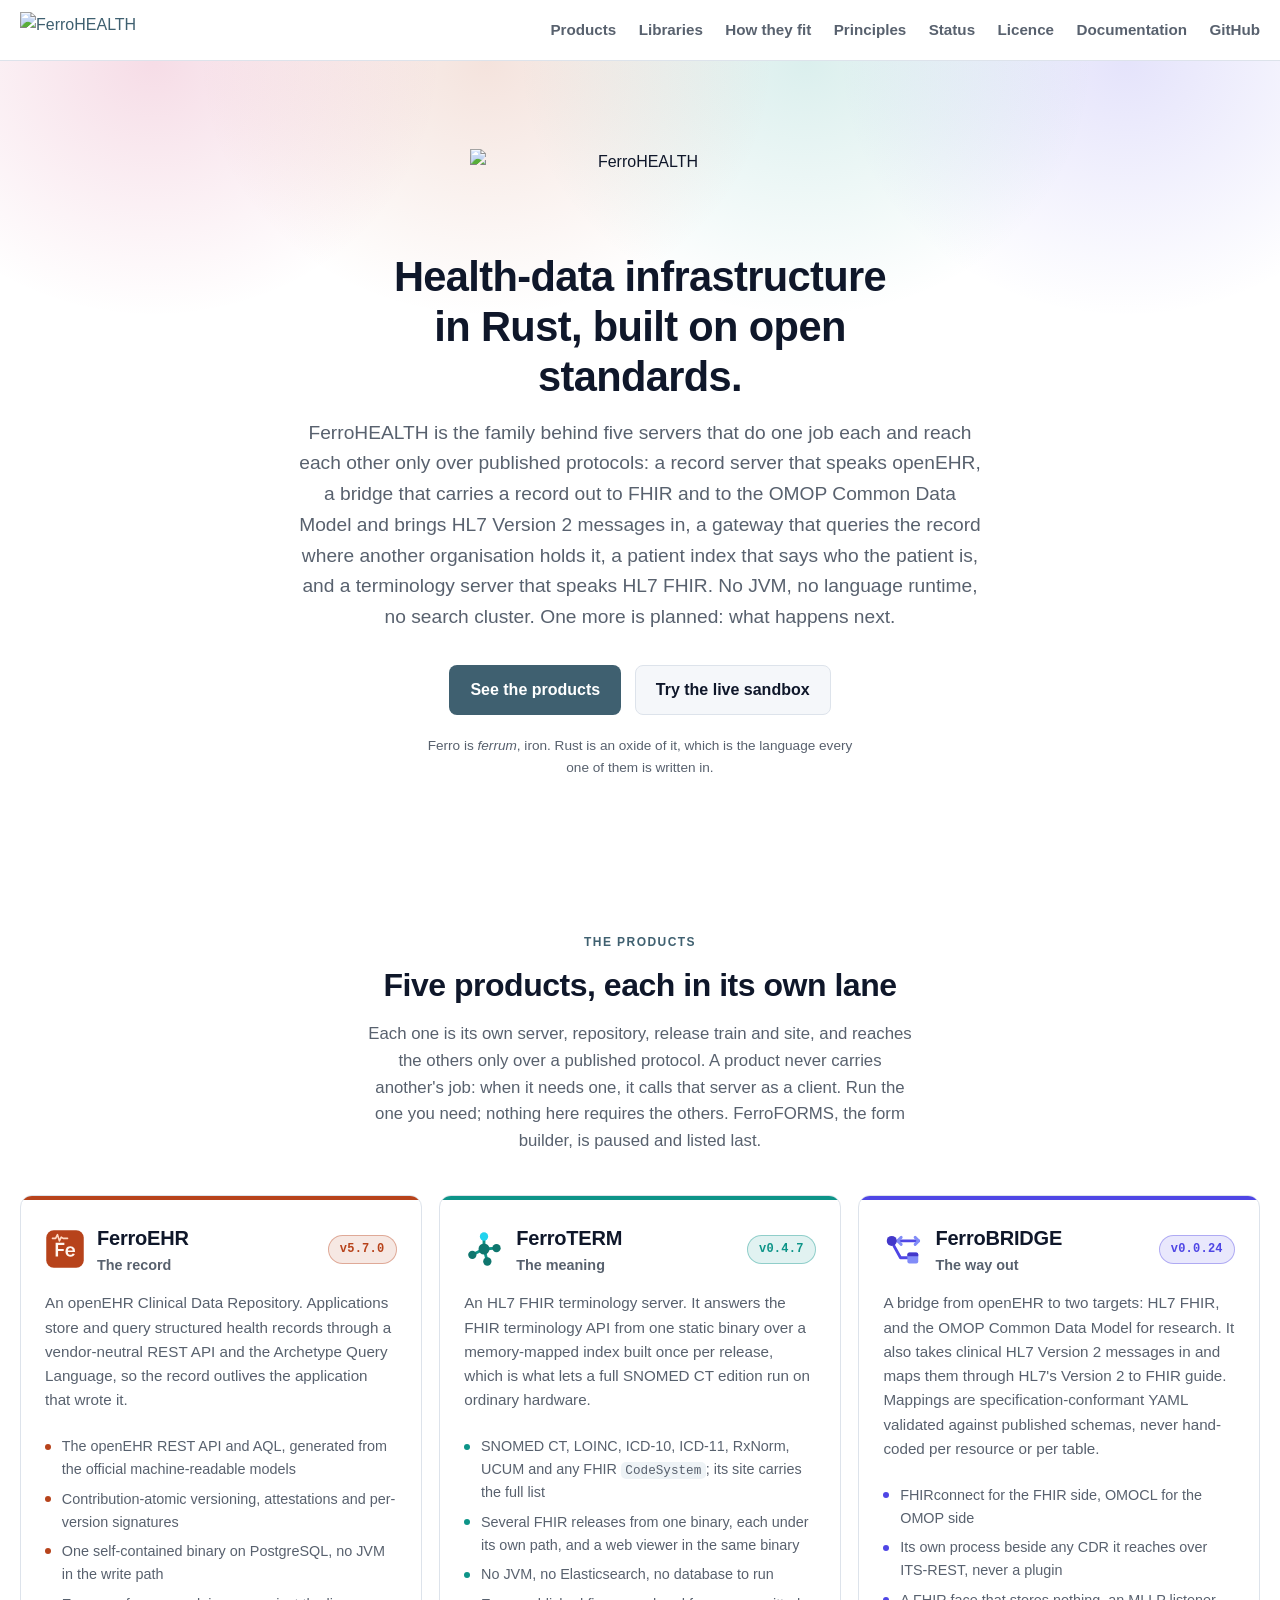
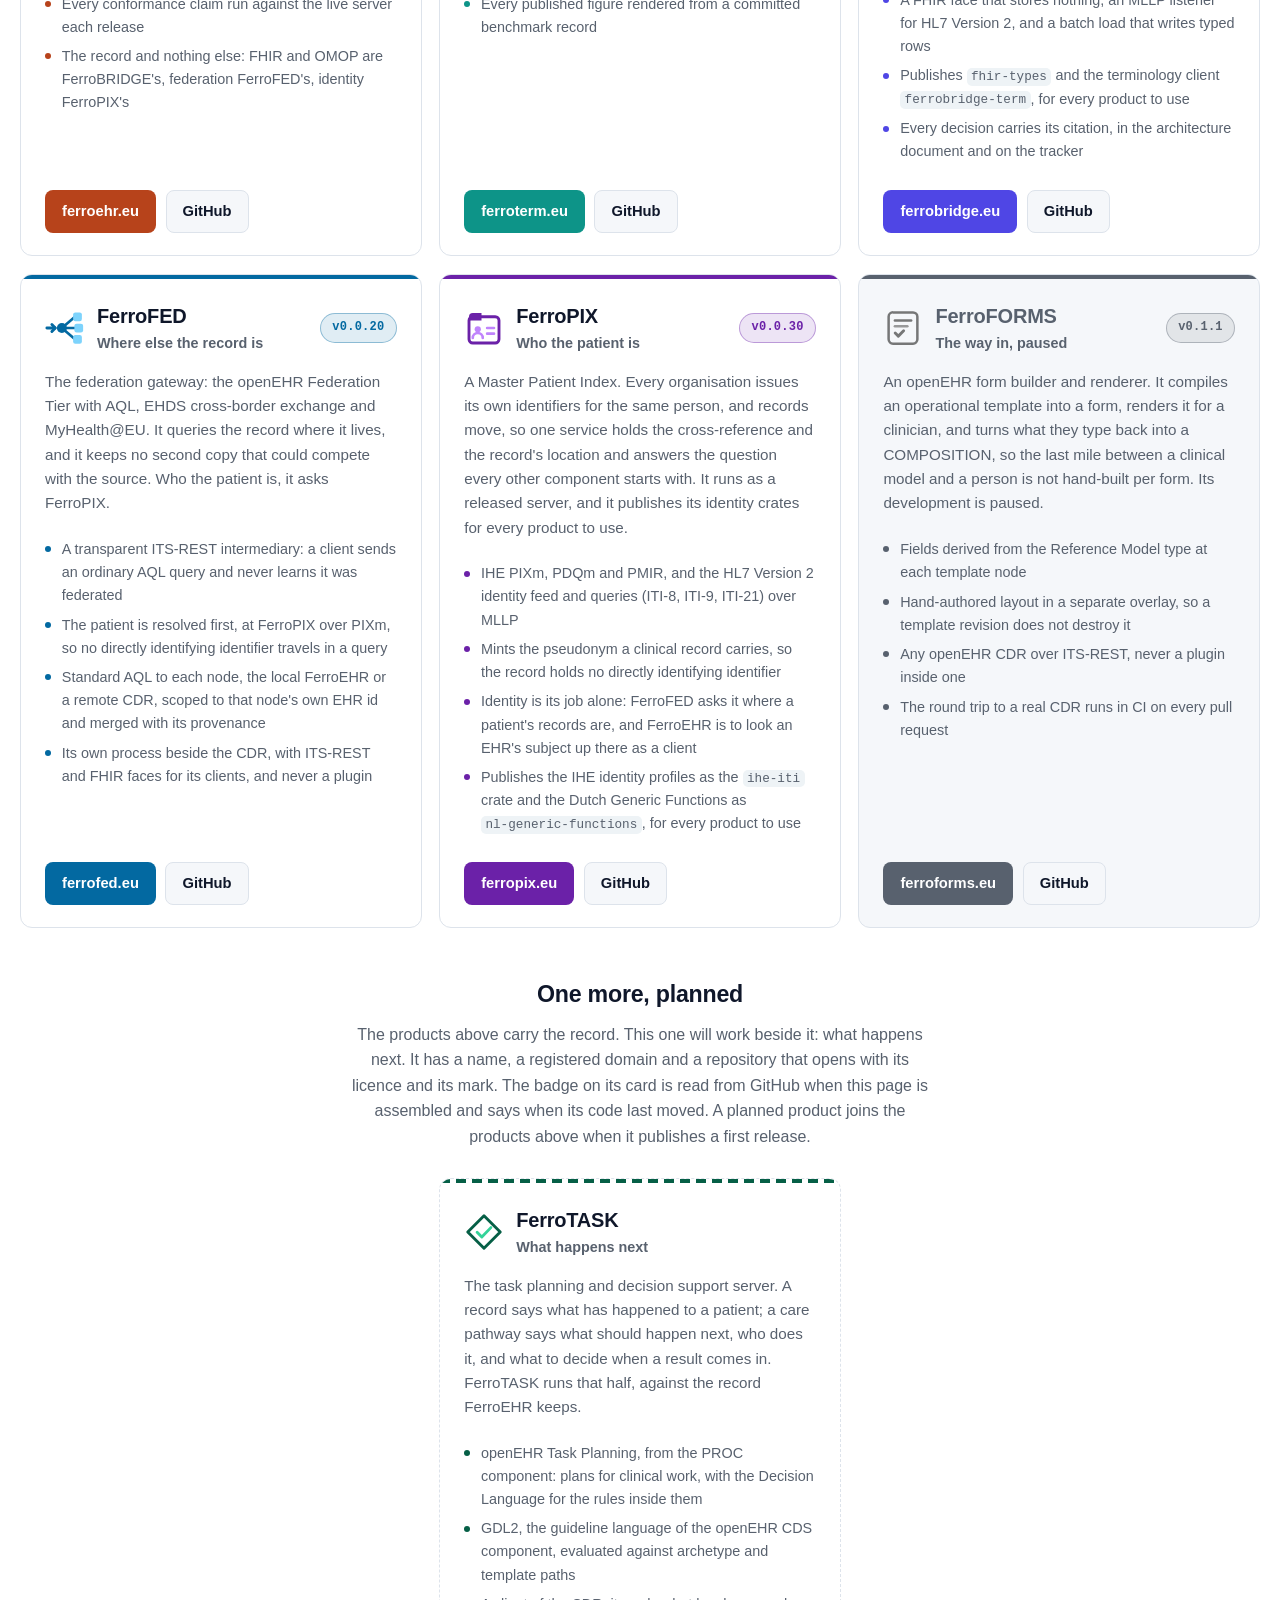
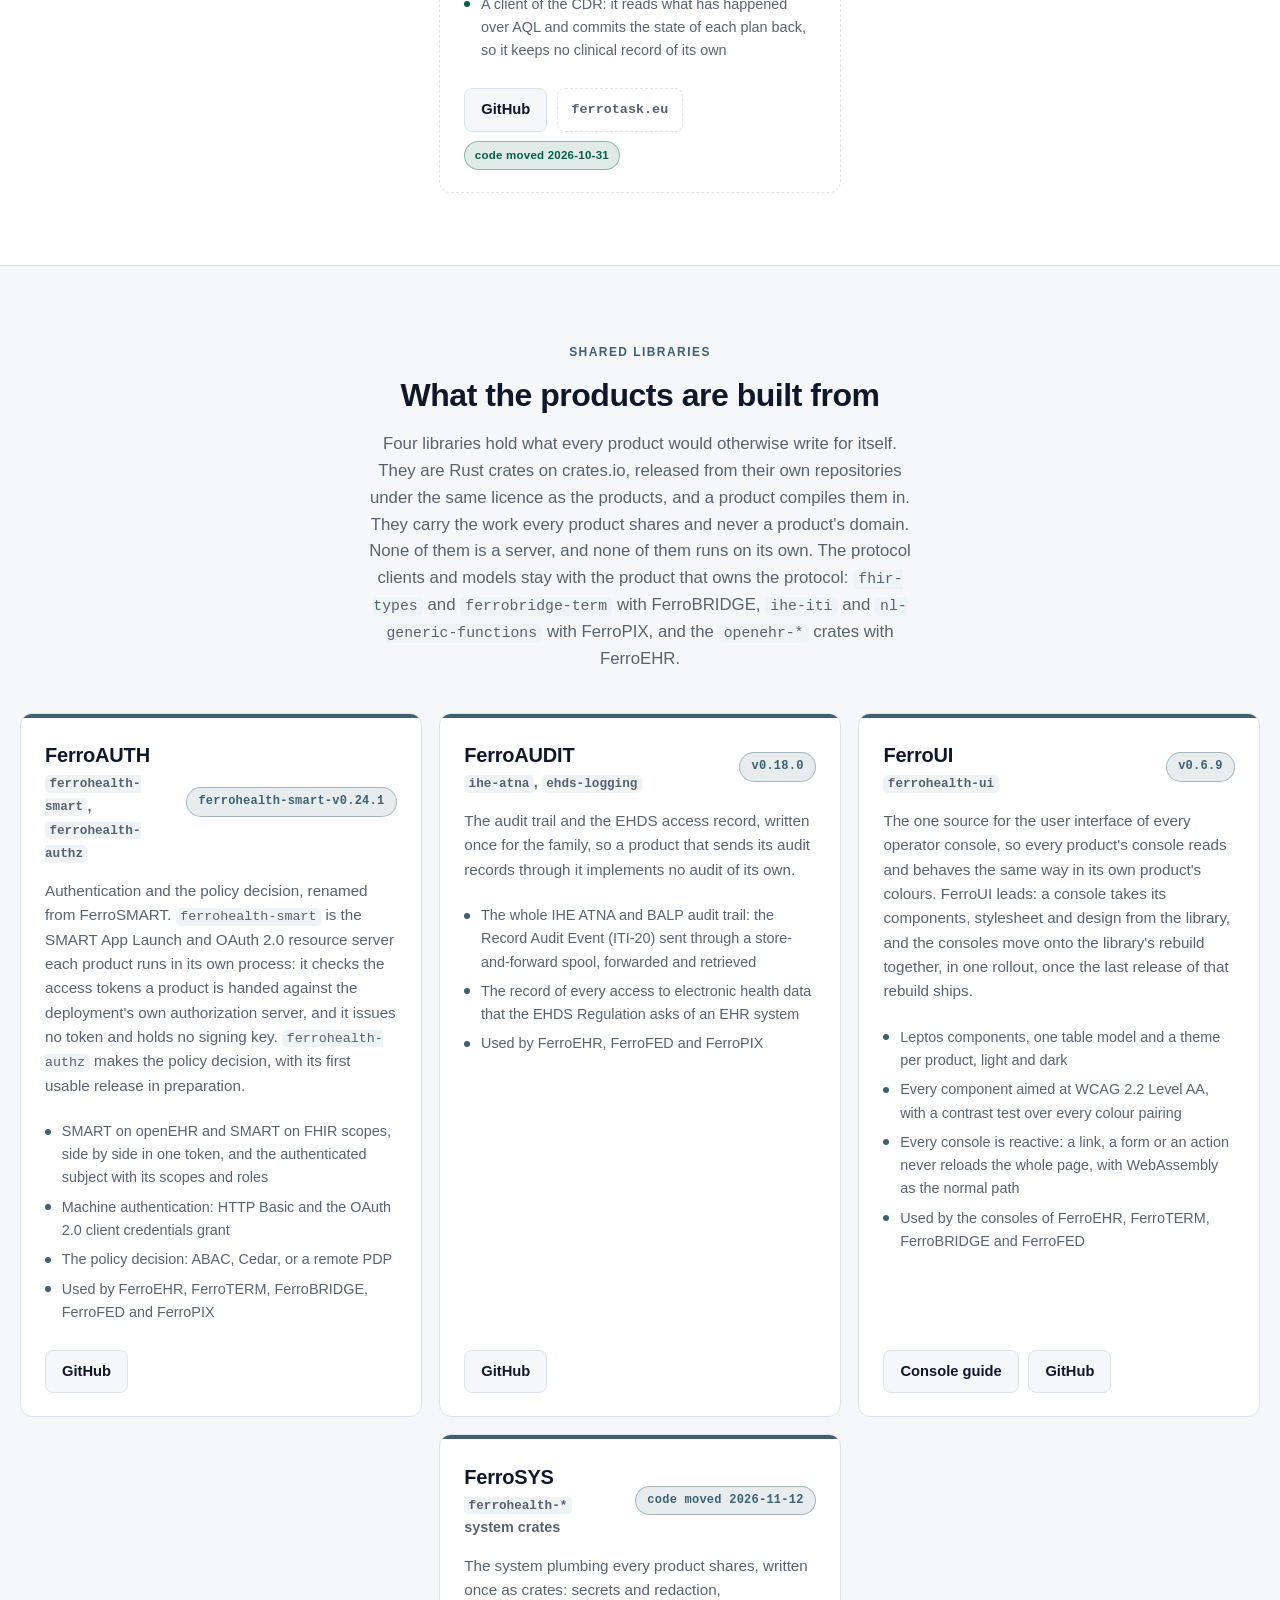
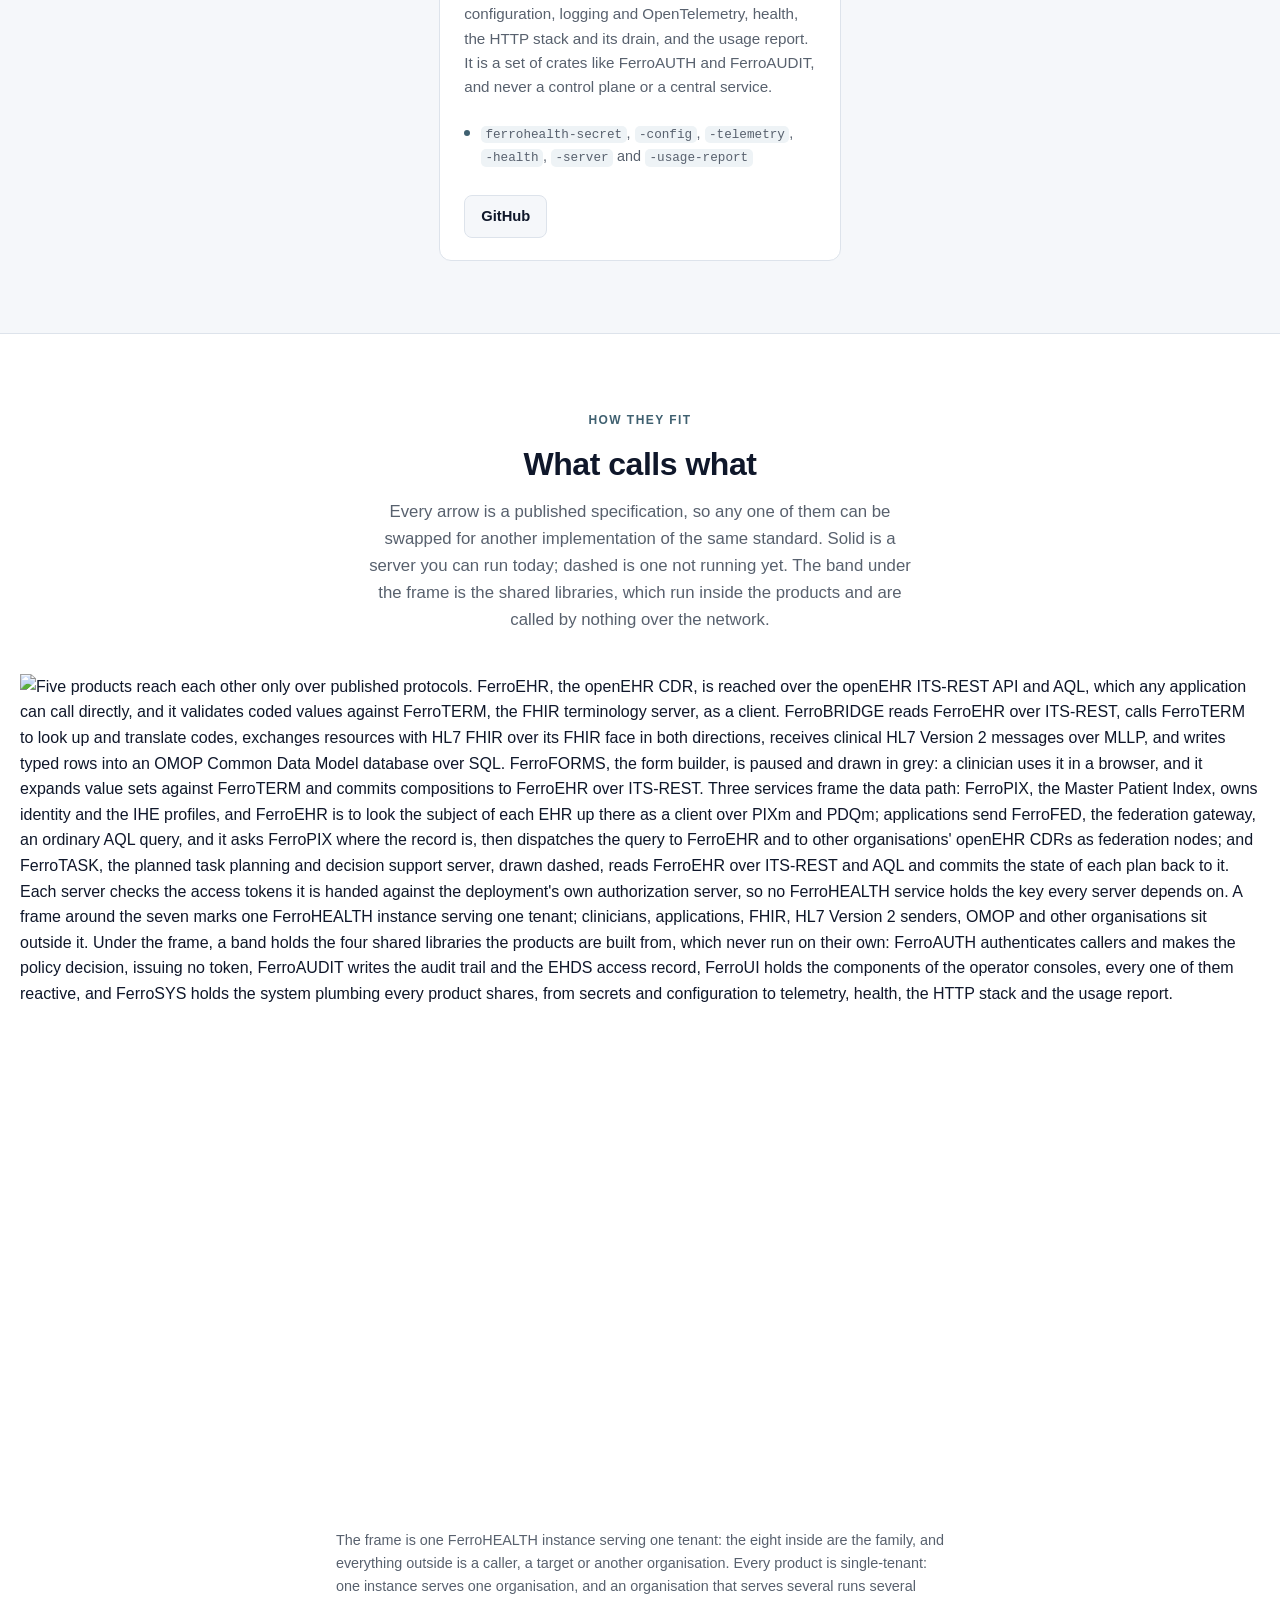
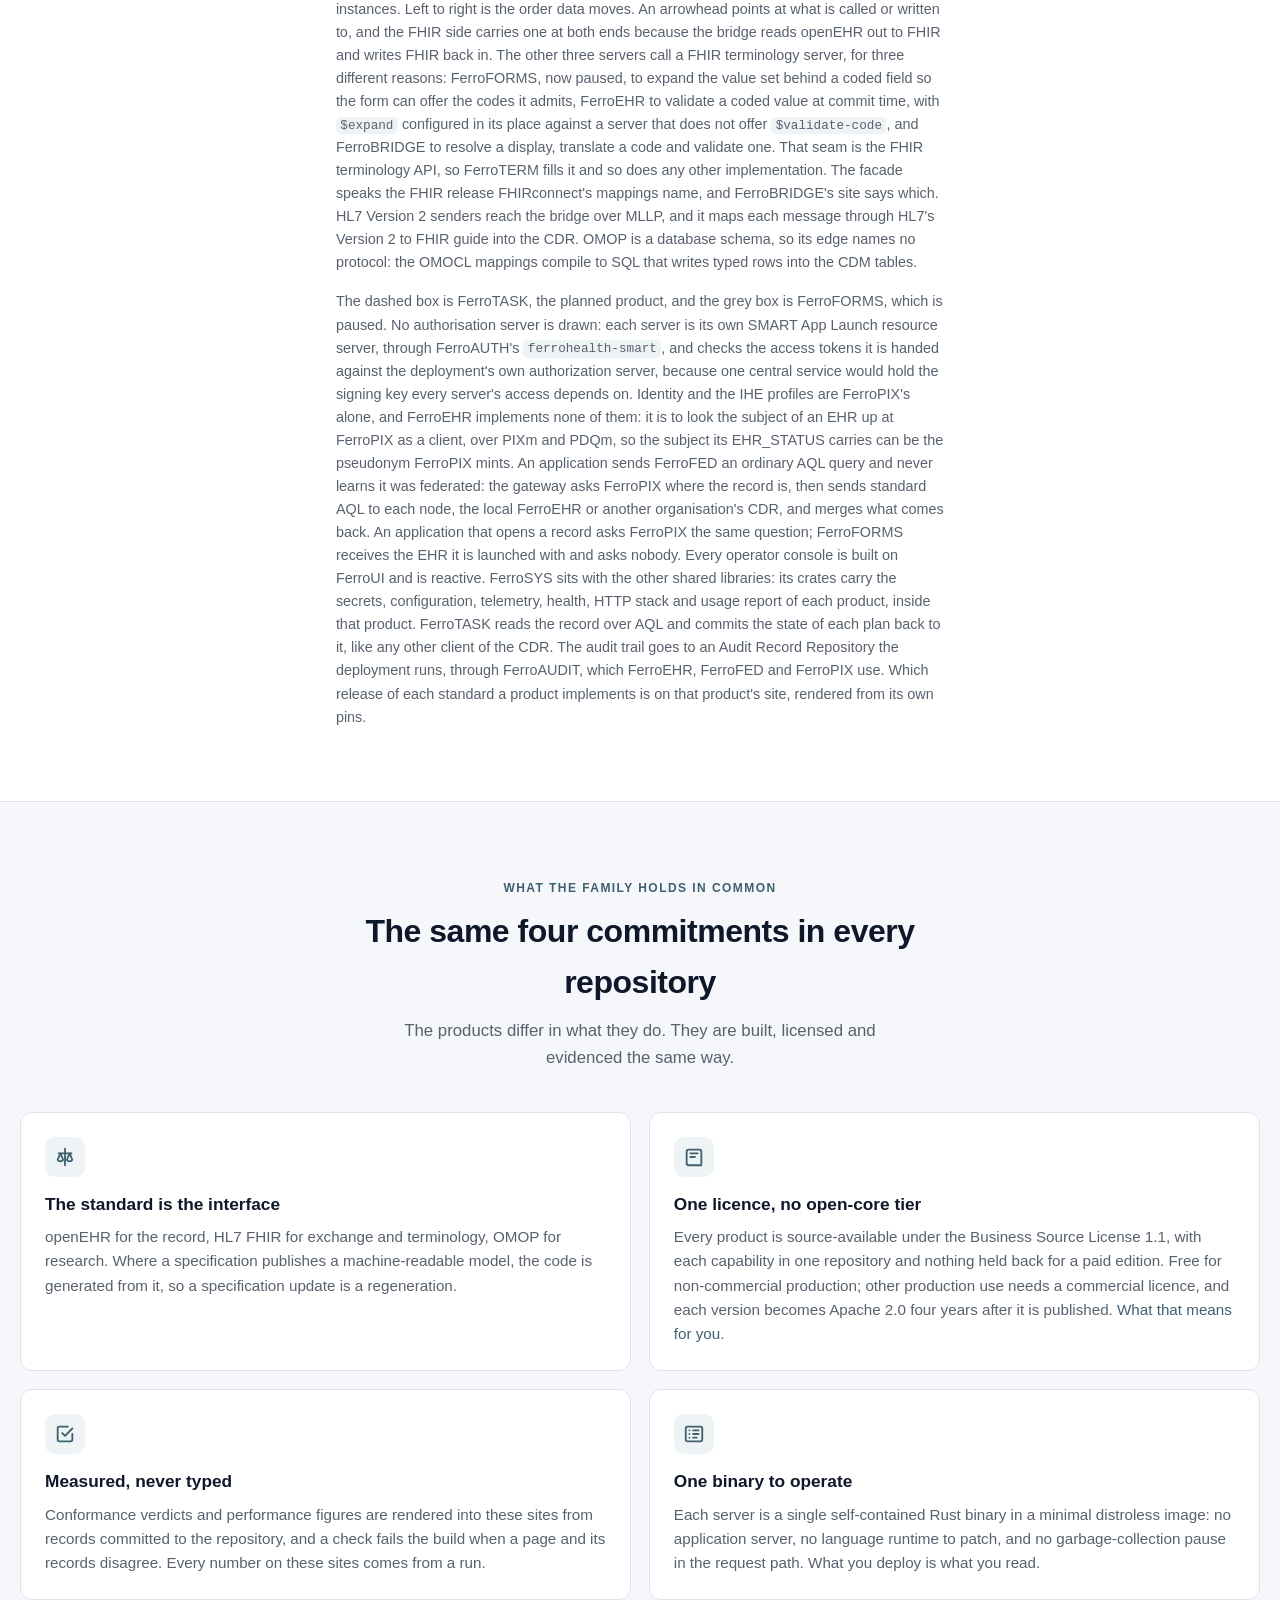
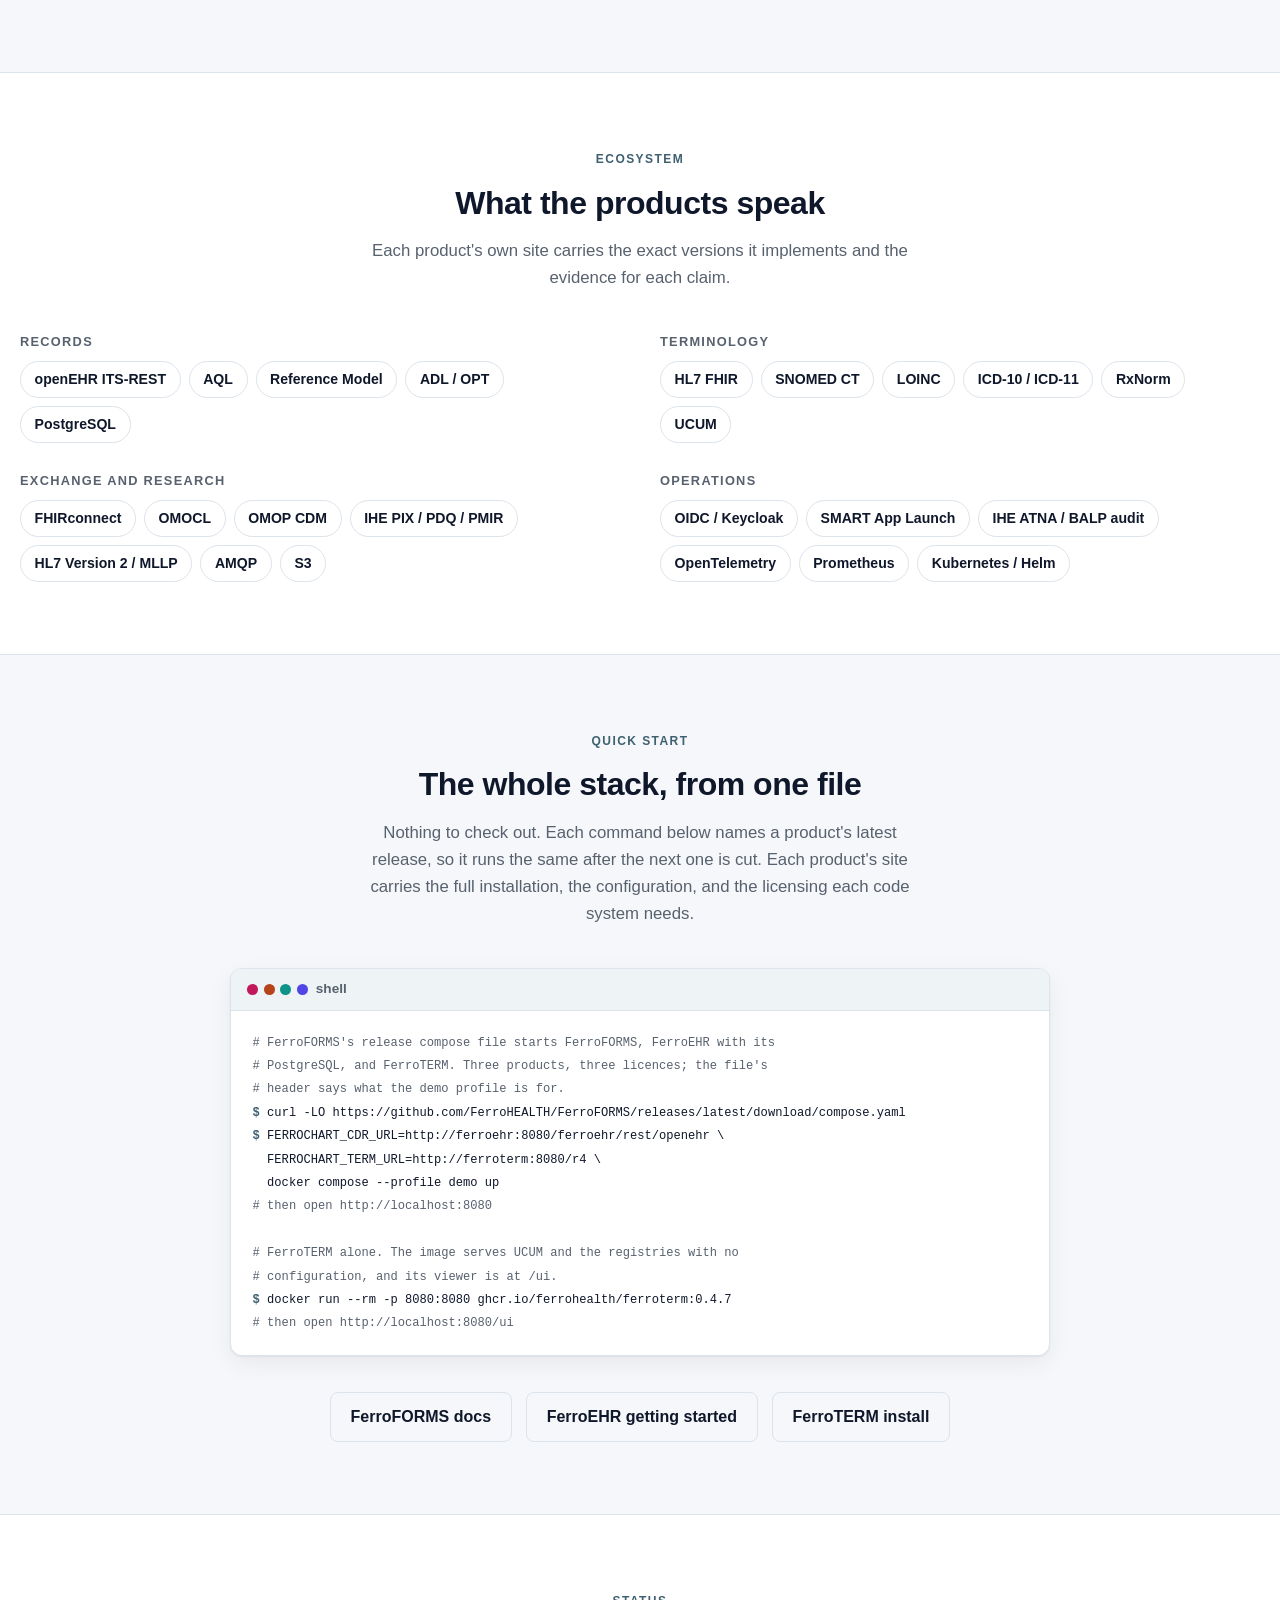
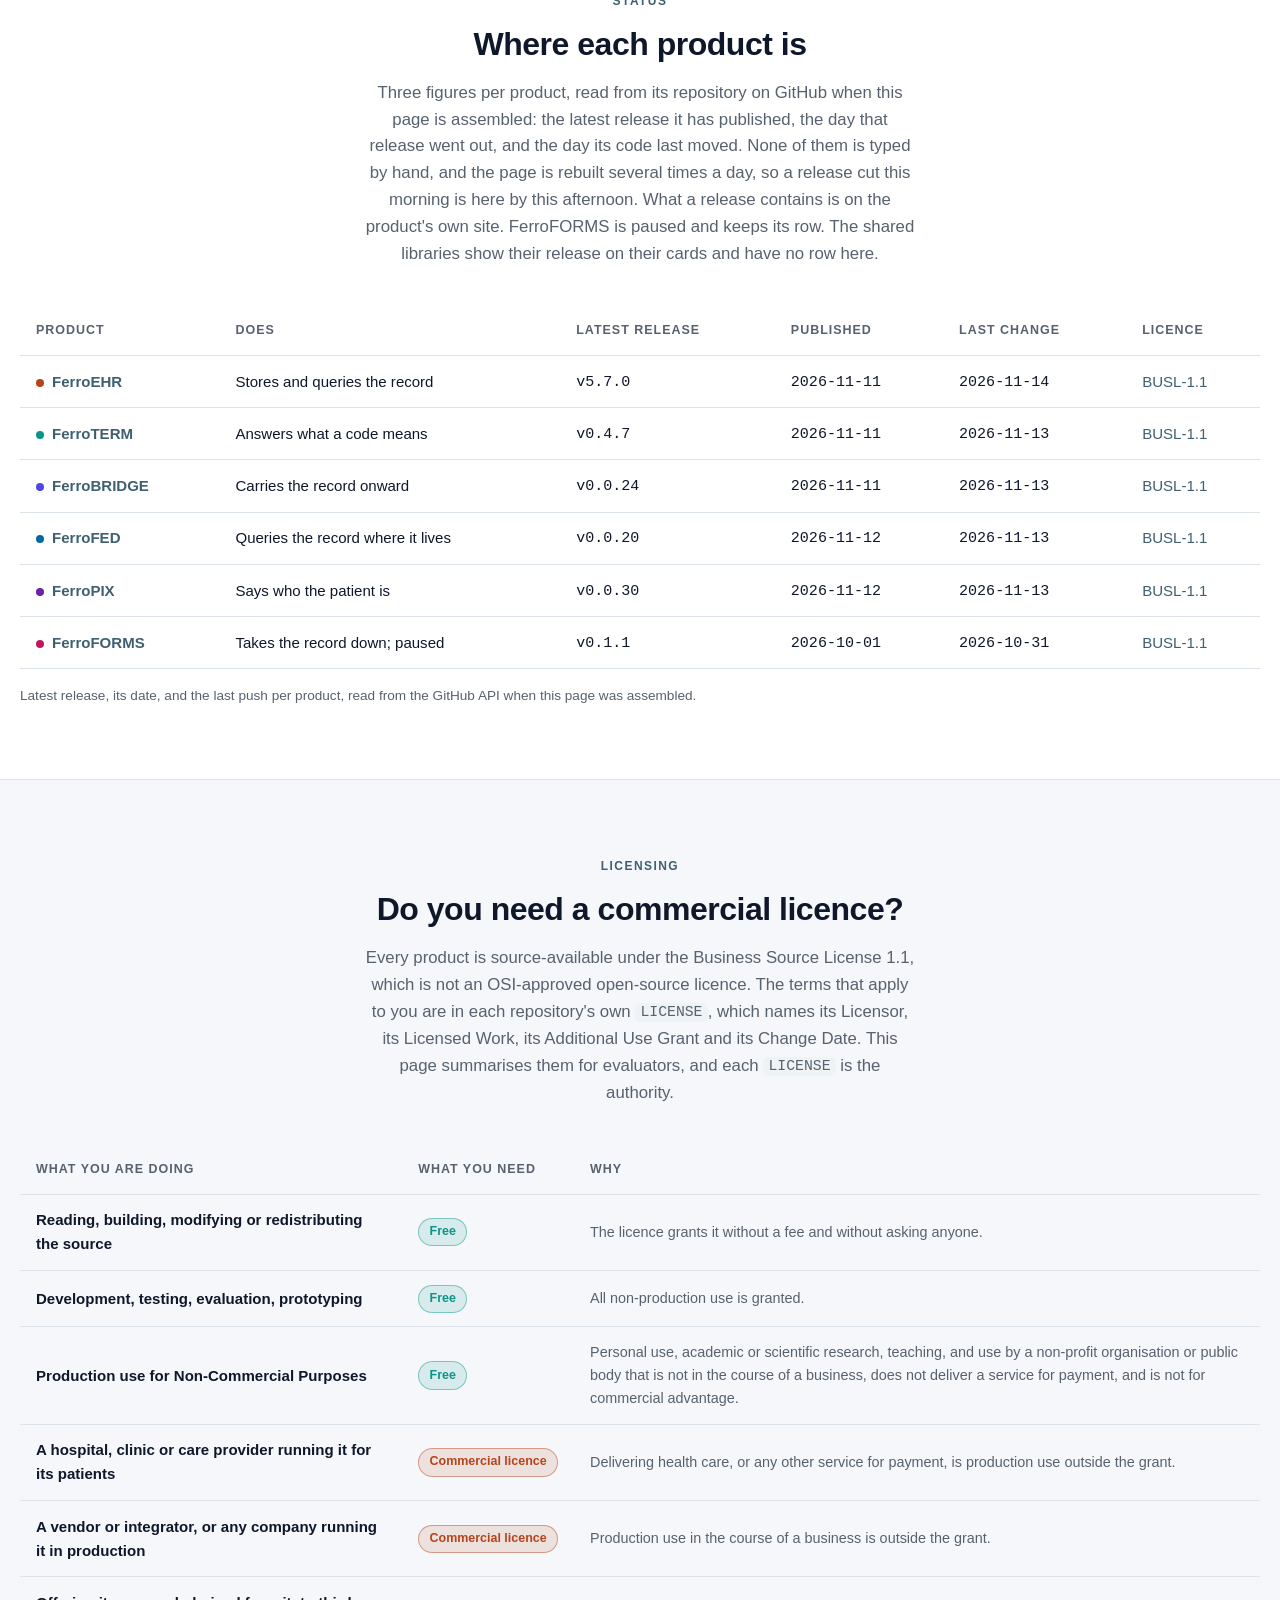
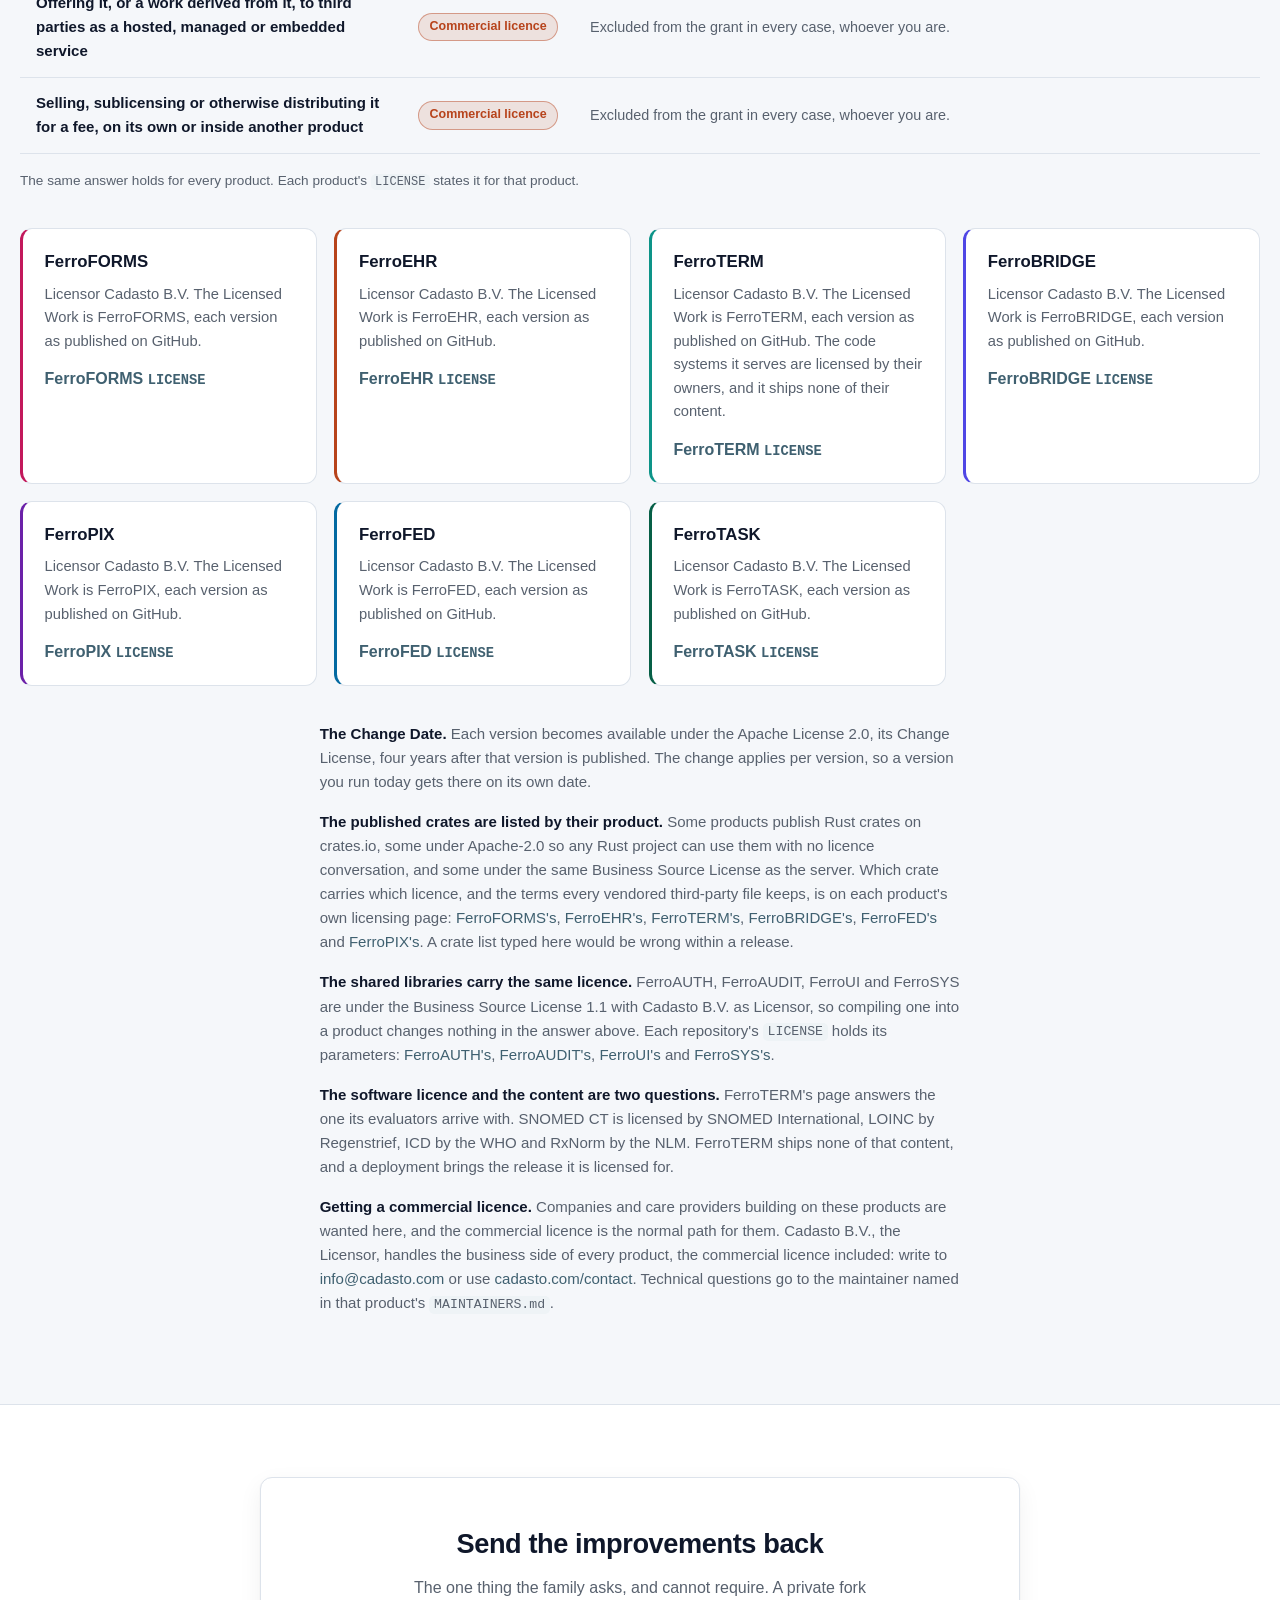
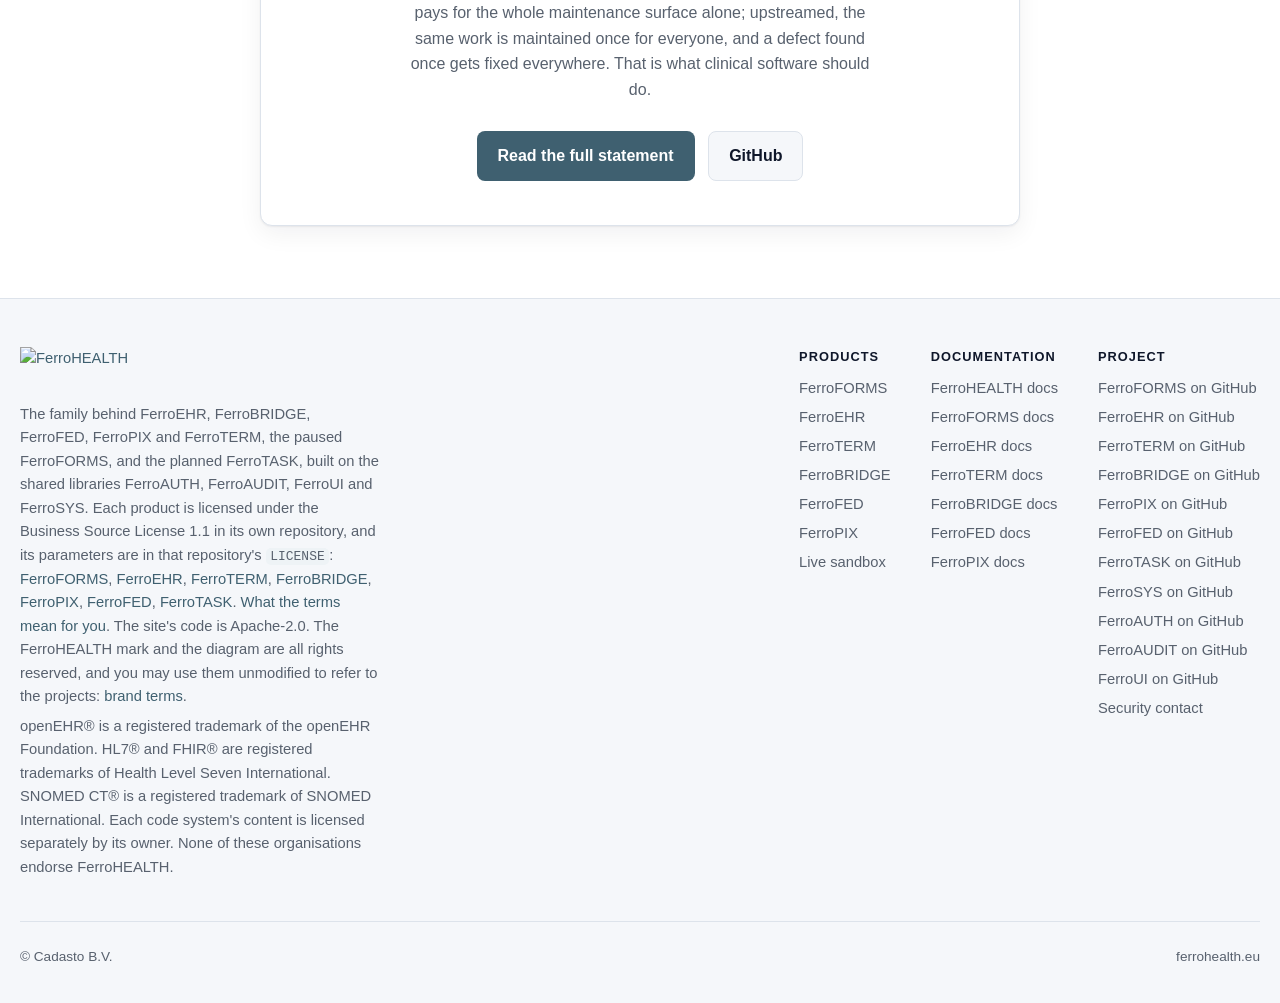
==== commit 978babf8: "chore(site): refresh the committed release fallbacks Rendered by scripts/site/render-releases.sh fro" ====
--- a/website/landing/index.html
+++ b/website/landing/index.html
@@ -475,7 +475,7 @@
                 <h3><a href="https://github.com/FerroHEALTH/FerroAUTH" rel="noopener">FerroAUTH</a></h3>
                 <span class="role"><code>ferrohealth-smart</code>, <code>ferrohealth-authz</code></span>
               </div>
-              <span class="status" data-rel="FerroAUTH">ferrohealth-smart-v0.21.0</span>
+              <span class="status" data-rel="FerroAUTH">ferrohealth-smart-v0.24.1</span>
             </div>
             <p>
               Authentication and the policy decision, renamed from FerroSMART.
@@ -503,7 +503,7 @@
                 <h3><a href="https://github.com/FerroHEALTH/FerroAUDIT" rel="noopener">FerroAUDIT</a></h3>
                 <span class="role"><code>ihe-atna</code>, <code>ehds-logging</code></span>
               </div>
-              <span class="status" data-rel="FerroAUDIT">v0.15.0</span>
+              <span class="status" data-rel="FerroAUDIT">v0.18.0</span>
             </div>
             <p>
               The audit trail and the EHDS access record, written once for the
@@ -864,7 +864,7 @@
                 <td>Stores and queries the record</td>
                 <td class="num" data-rel="FerroEHR">v5.7.0</td>
                 <td class="num"><time data-rel-date="FerroEHR" datetime="2026-11-11">2026-11-11</time></td>
-                <td class="num"><time data-pushed="FerroEHR" datetime="2026-11-12">2026-11-12</time></td>
+                <td class="num"><time data-pushed="FerroEHR" datetime="2026-11-14">2026-11-14</time></td>
                 <td><a href="https://github.com/FerroHEALTH/FerroEHR/blob/main/LICENSE" rel="noopener">BUSL-1.1</a></td>
               </tr>
               <tr class="row-term">
@@ -872,7 +872,7 @@
                 <td>Answers what a code means</td>
                 <td class="num" data-rel="FerroTERM">v0.4.7</td>
                 <td class="num"><time data-rel-date="FerroTERM" datetime="2026-11-11">2026-11-11</time></td>
-                <td class="num"><time data-pushed="FerroTERM" datetime="2026-11-12">2026-11-12</time></td>
+                <td class="num"><time data-pushed="FerroTERM" datetime="2026-11-13">2026-11-13</time></td>
                 <td><a href="https://github.com/FerroHEALTH/FerroTERM/blob/main/LICENSE" rel="noopener">BUSL-1.1</a></td>
               </tr>
               <tr class="row-bridge">
@@ -880,7 +880,7 @@
                 <td>Carries the record onward</td>
                 <td class="num" data-rel="FerroBRIDGE">v0.0.24</td>
                 <td class="num"><time data-rel-date="FerroBRIDGE" datetime="2026-11-11">2026-11-11</time></td>
-                <td class="num"><time data-pushed="FerroBRIDGE" datetime="2026-11-12">2026-11-12</time></td>
+                <td class="num"><time data-pushed="FerroBRIDGE" datetime="2026-11-13">2026-11-13</time></td>
                 <td><a href="https://github.com/FerroHEALTH/FerroBRIDGE/blob/main/LICENSE" rel="noopener">BUSL-1.1</a></td>
               </tr>
               <tr class="row-fed">
@@ -888,7 +888,7 @@
                 <td>Queries the record where it lives</td>
                 <td class="num" data-rel="FerroFED">v0.0.20</td>
                 <td class="num"><time data-rel-date="FerroFED" datetime="2026-11-12">2026-11-12</time></td>
-                <td class="num"><time data-pushed="FerroFED" datetime="2026-11-12">2026-11-12</time></td>
+                <td class="num"><time data-pushed="FerroFED" datetime="2026-11-13">2026-11-13</time></td>
                 <td><a href="https://github.com/FerroHEALTH/FerroFED/blob/main/LICENSE" rel="noopener">BUSL-1.1</a></td>
               </tr>
               <tr class="row-pix">
@@ -896,7 +896,7 @@
                 <td>Says who the patient is</td>
                 <td class="num" data-rel="FerroPIX">v0.0.30</td>
                 <td class="num"><time data-rel-date="FerroPIX" datetime="2026-11-12">2026-11-12</time></td>
-                <td class="num"><time data-pushed="FerroPIX" datetime="2026-11-12">2026-11-12</time></td>
+                <td class="num"><time data-pushed="FerroPIX" datetime="2026-11-13">2026-11-13</time></td>
                 <td><a href="https://github.com/FerroHEALTH/FerroPIX/blob/main/LICENSE" rel="noopener">BUSL-1.1</a></td>
               </tr>
               <tr class="row-forms">
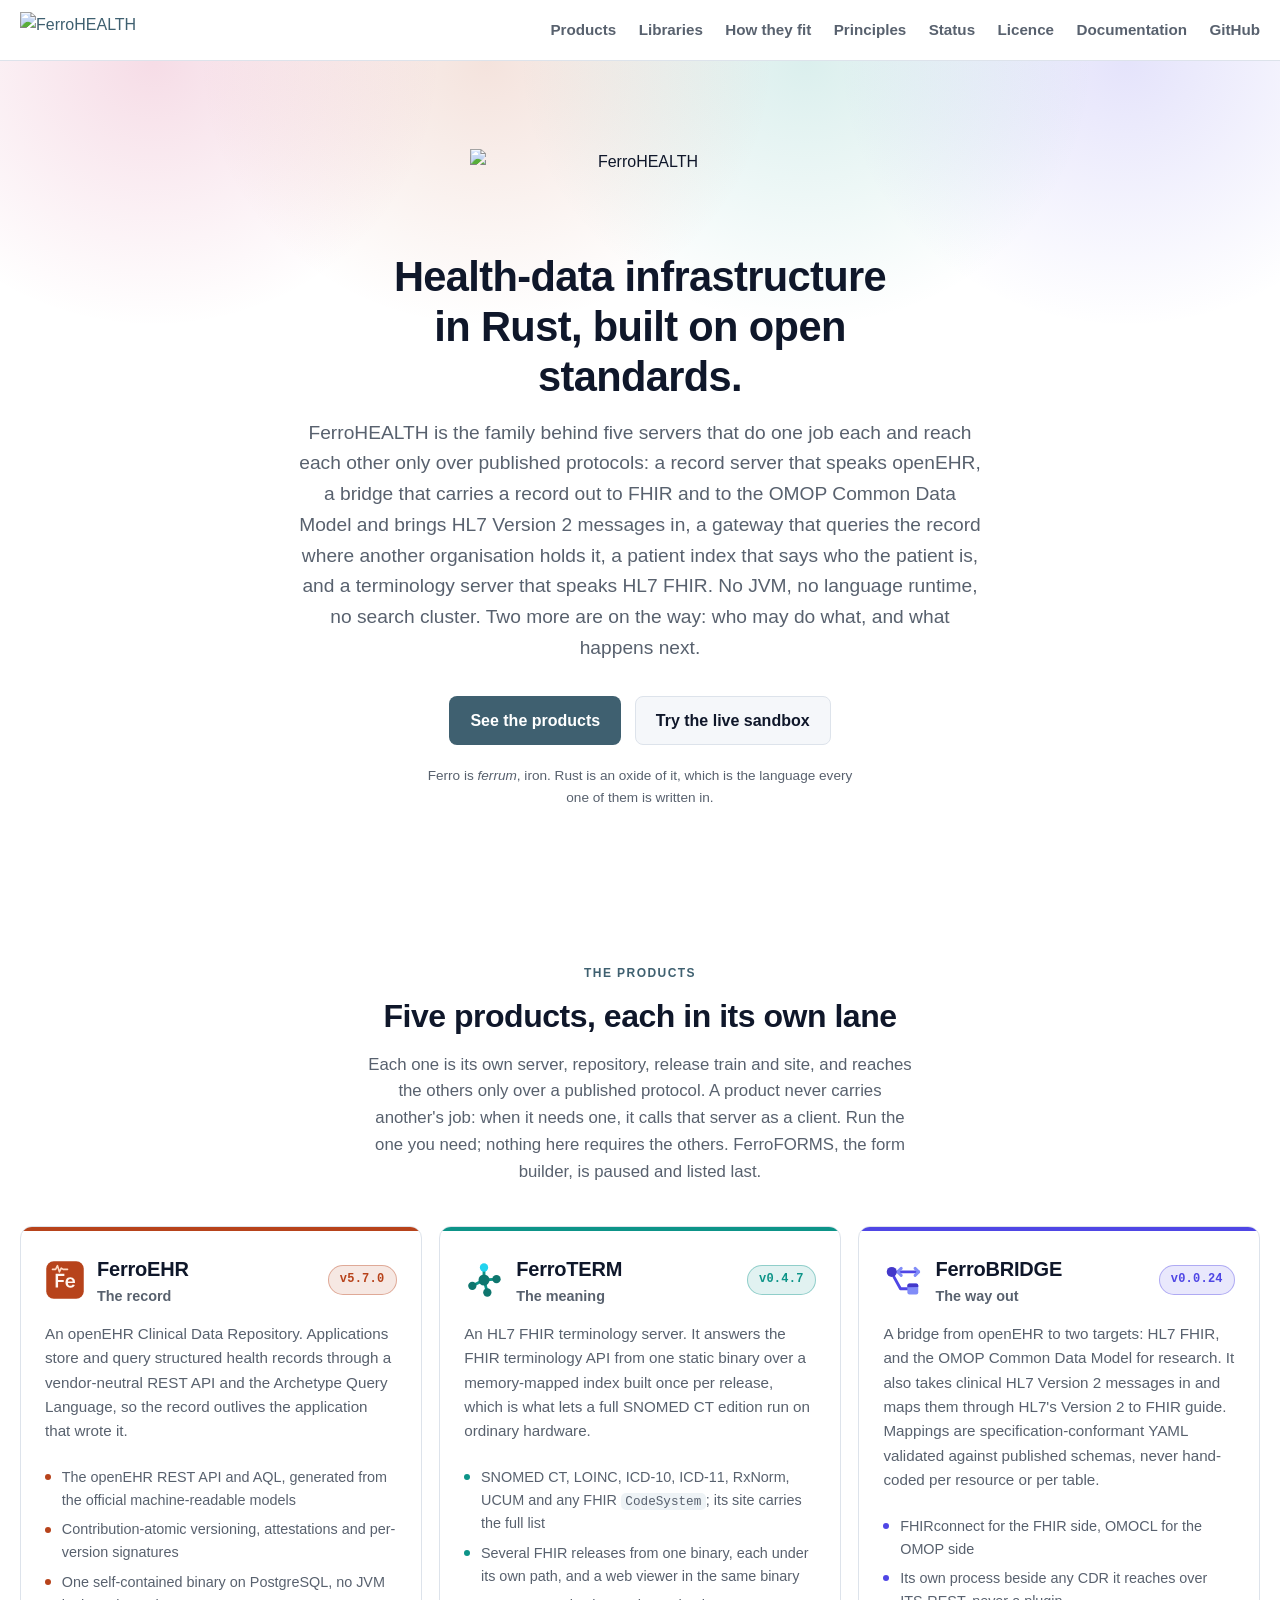
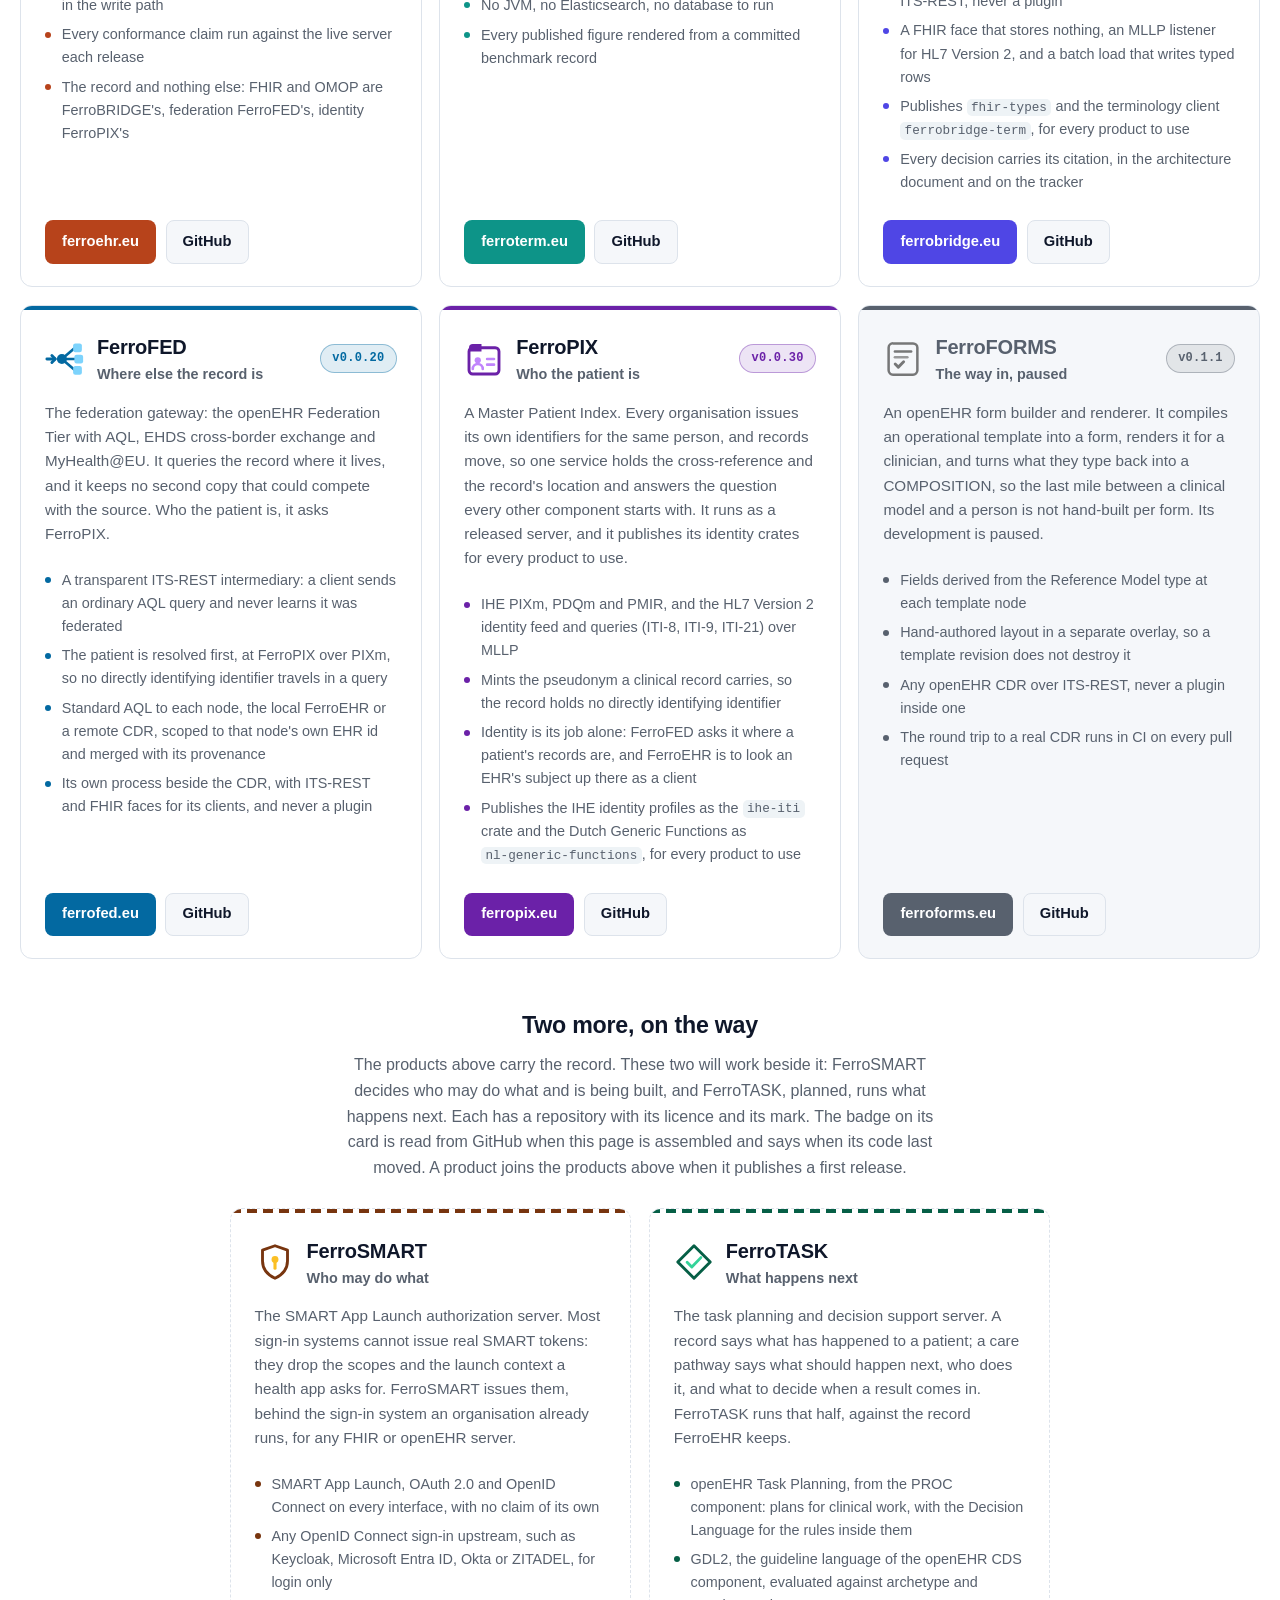
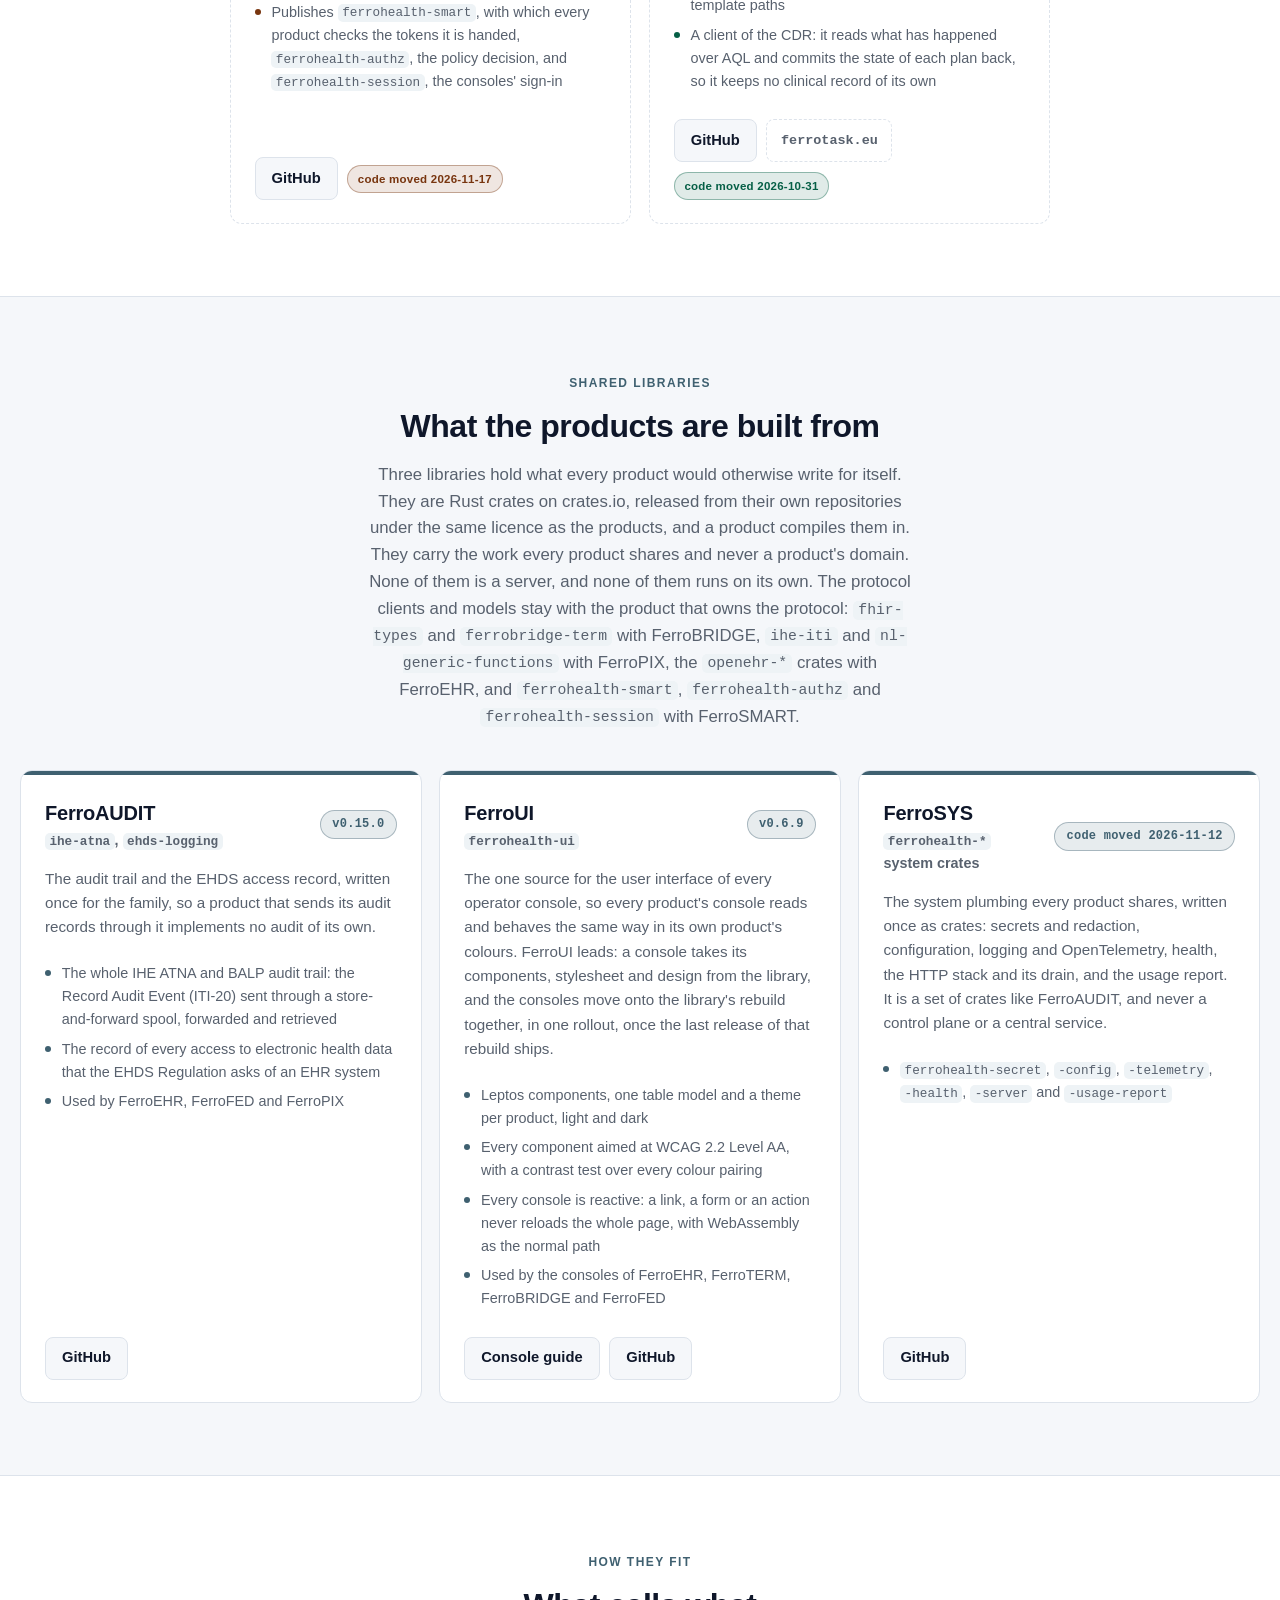
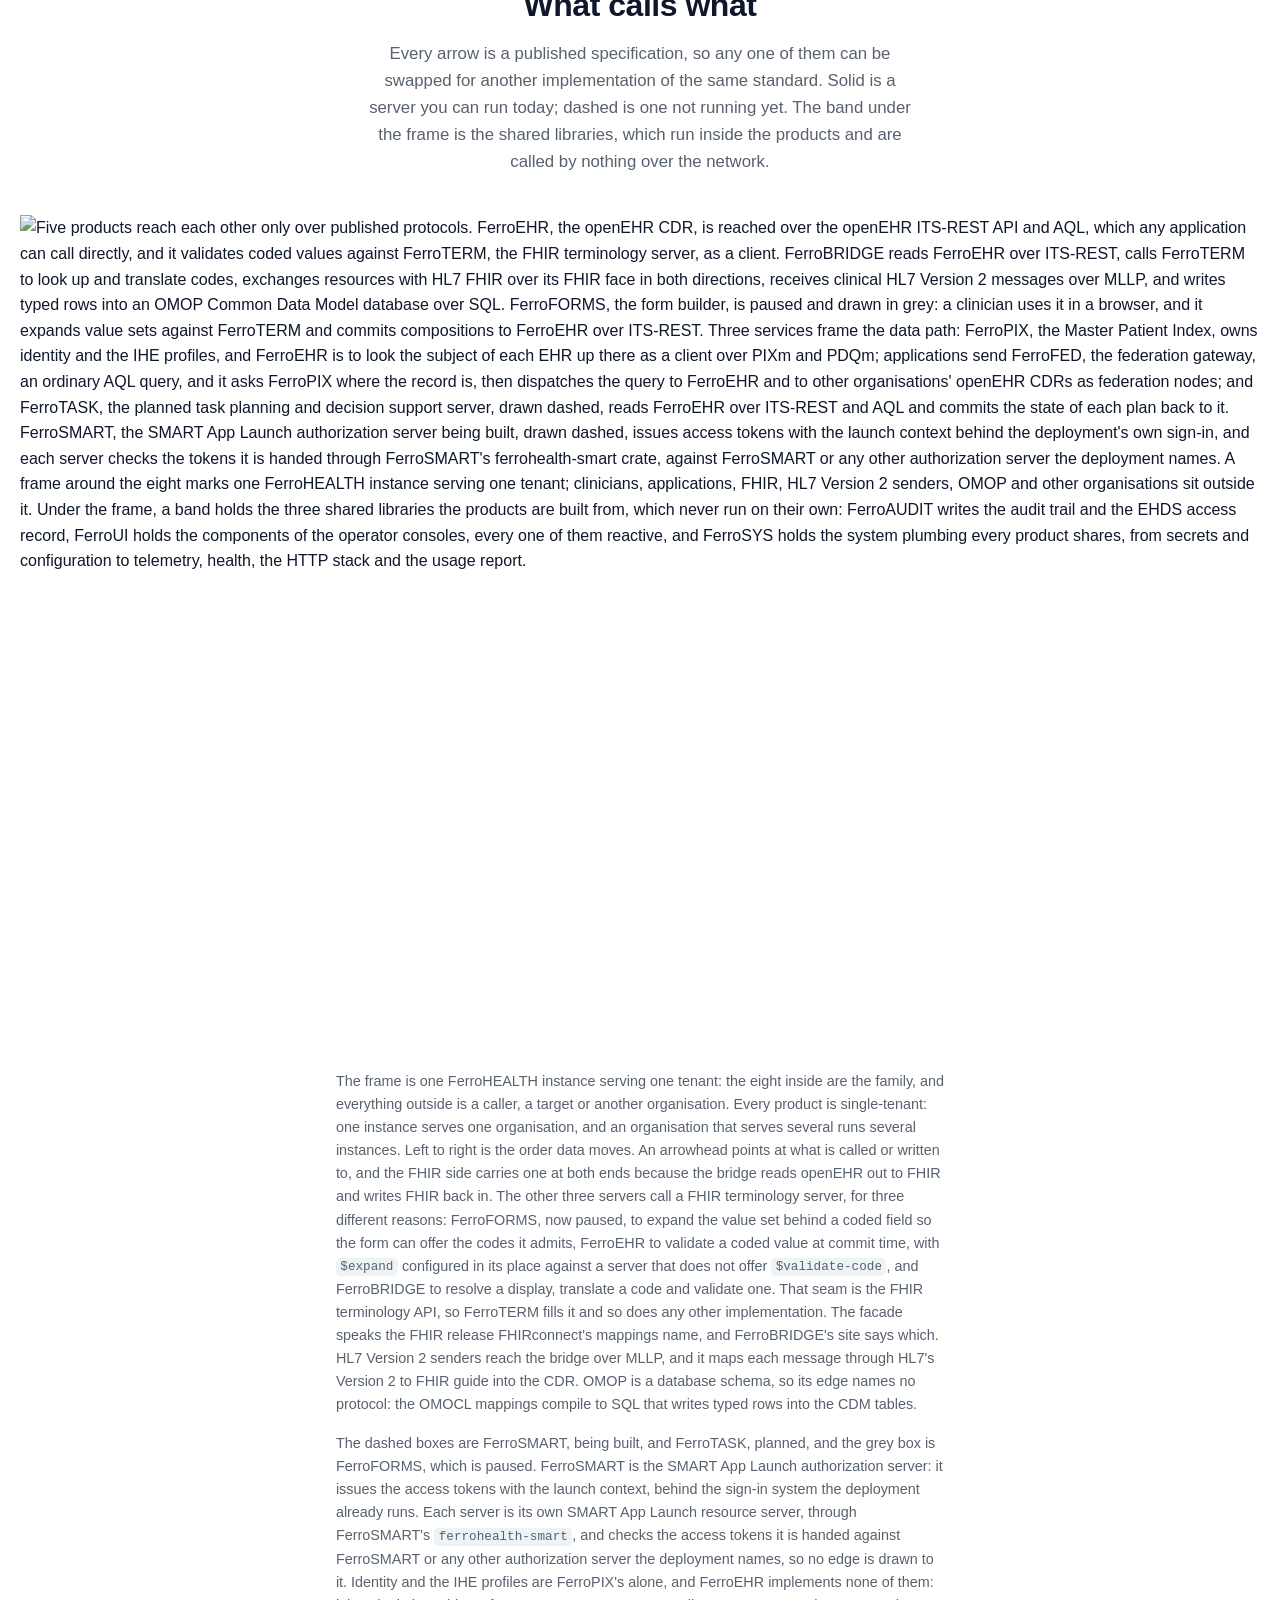
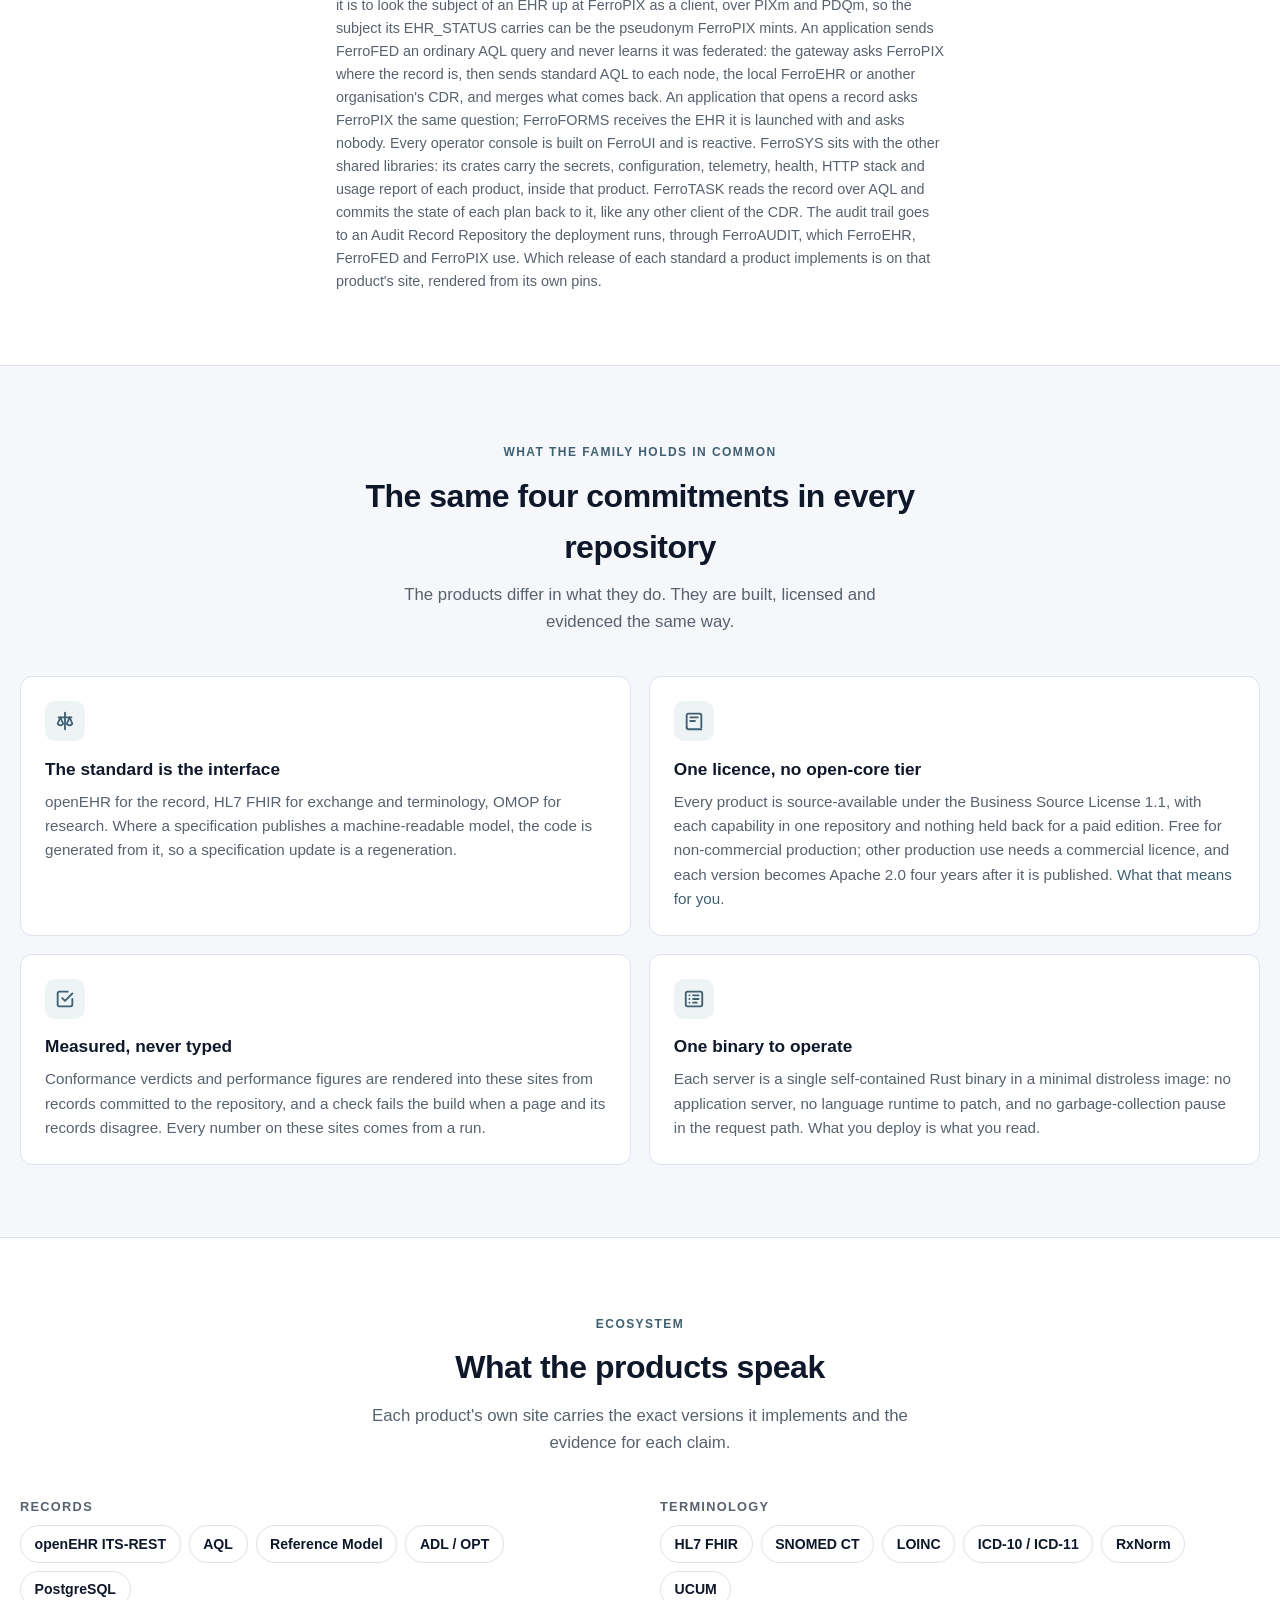
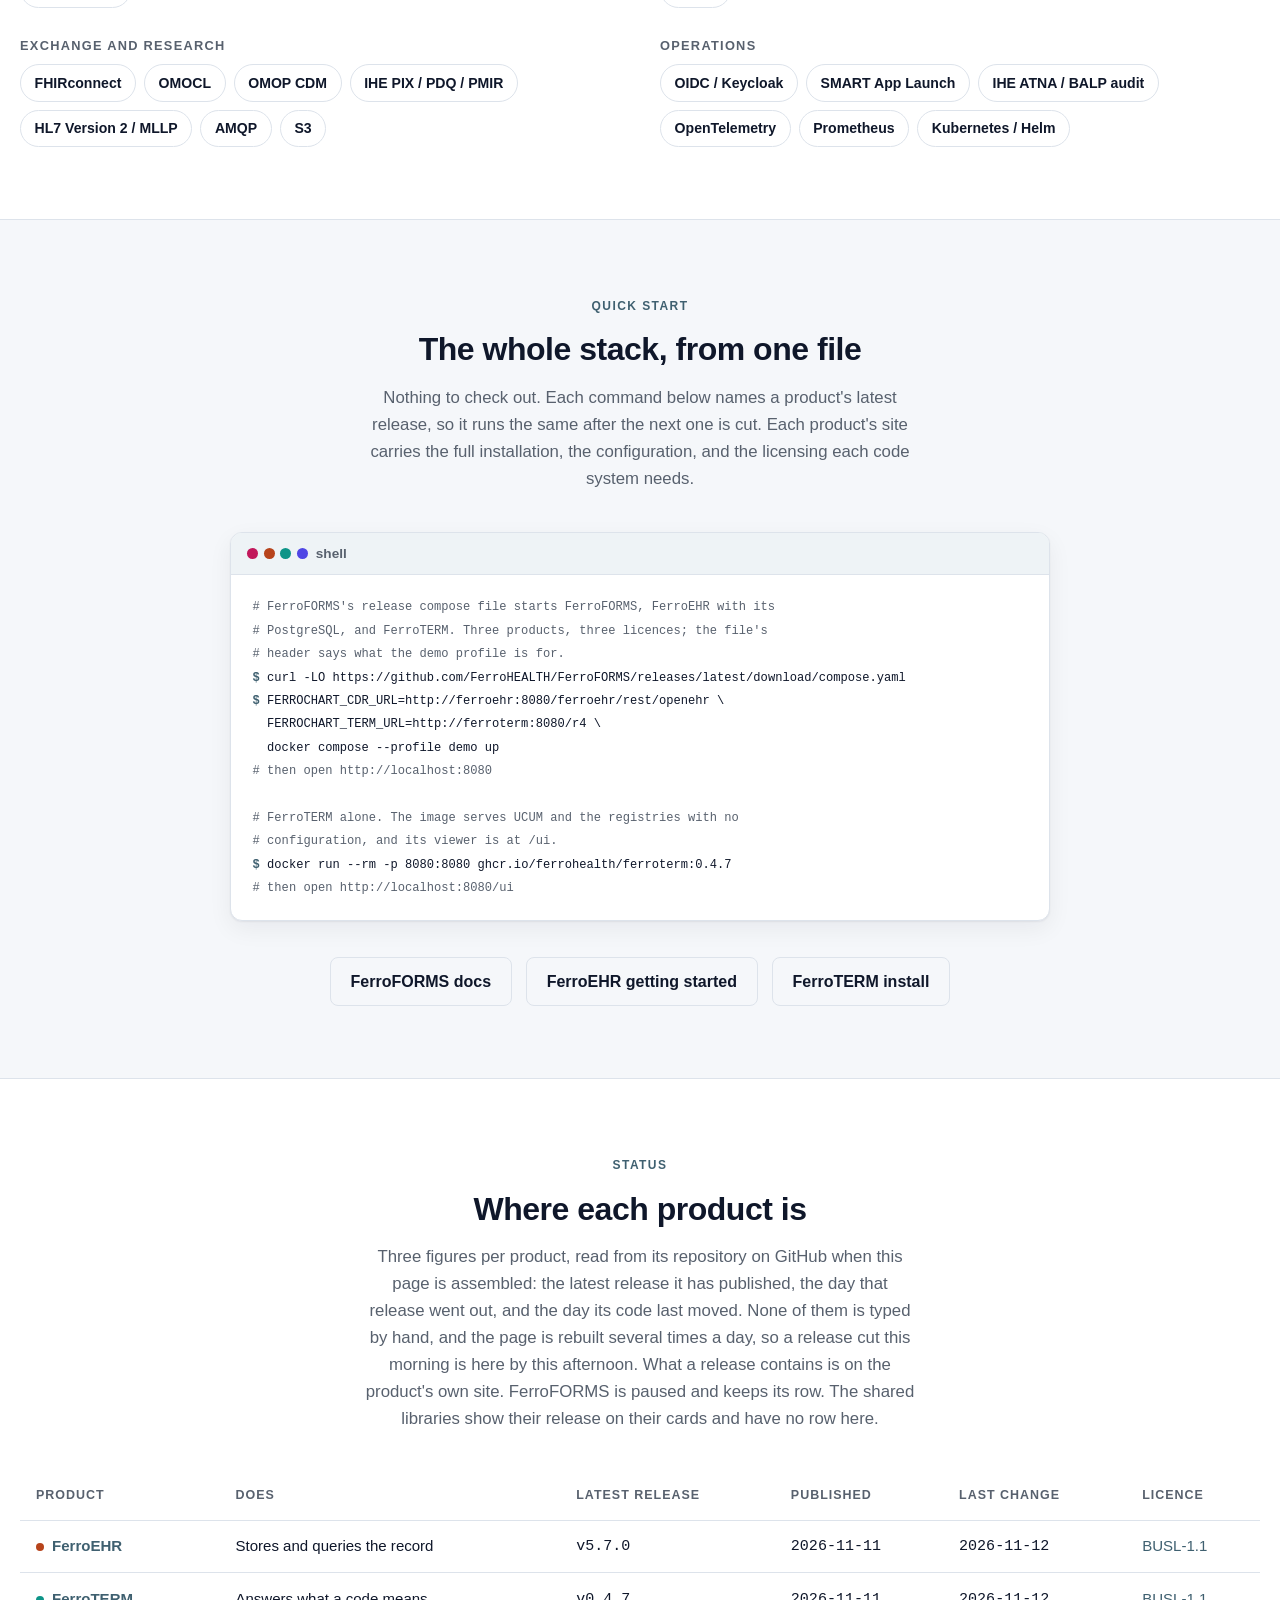
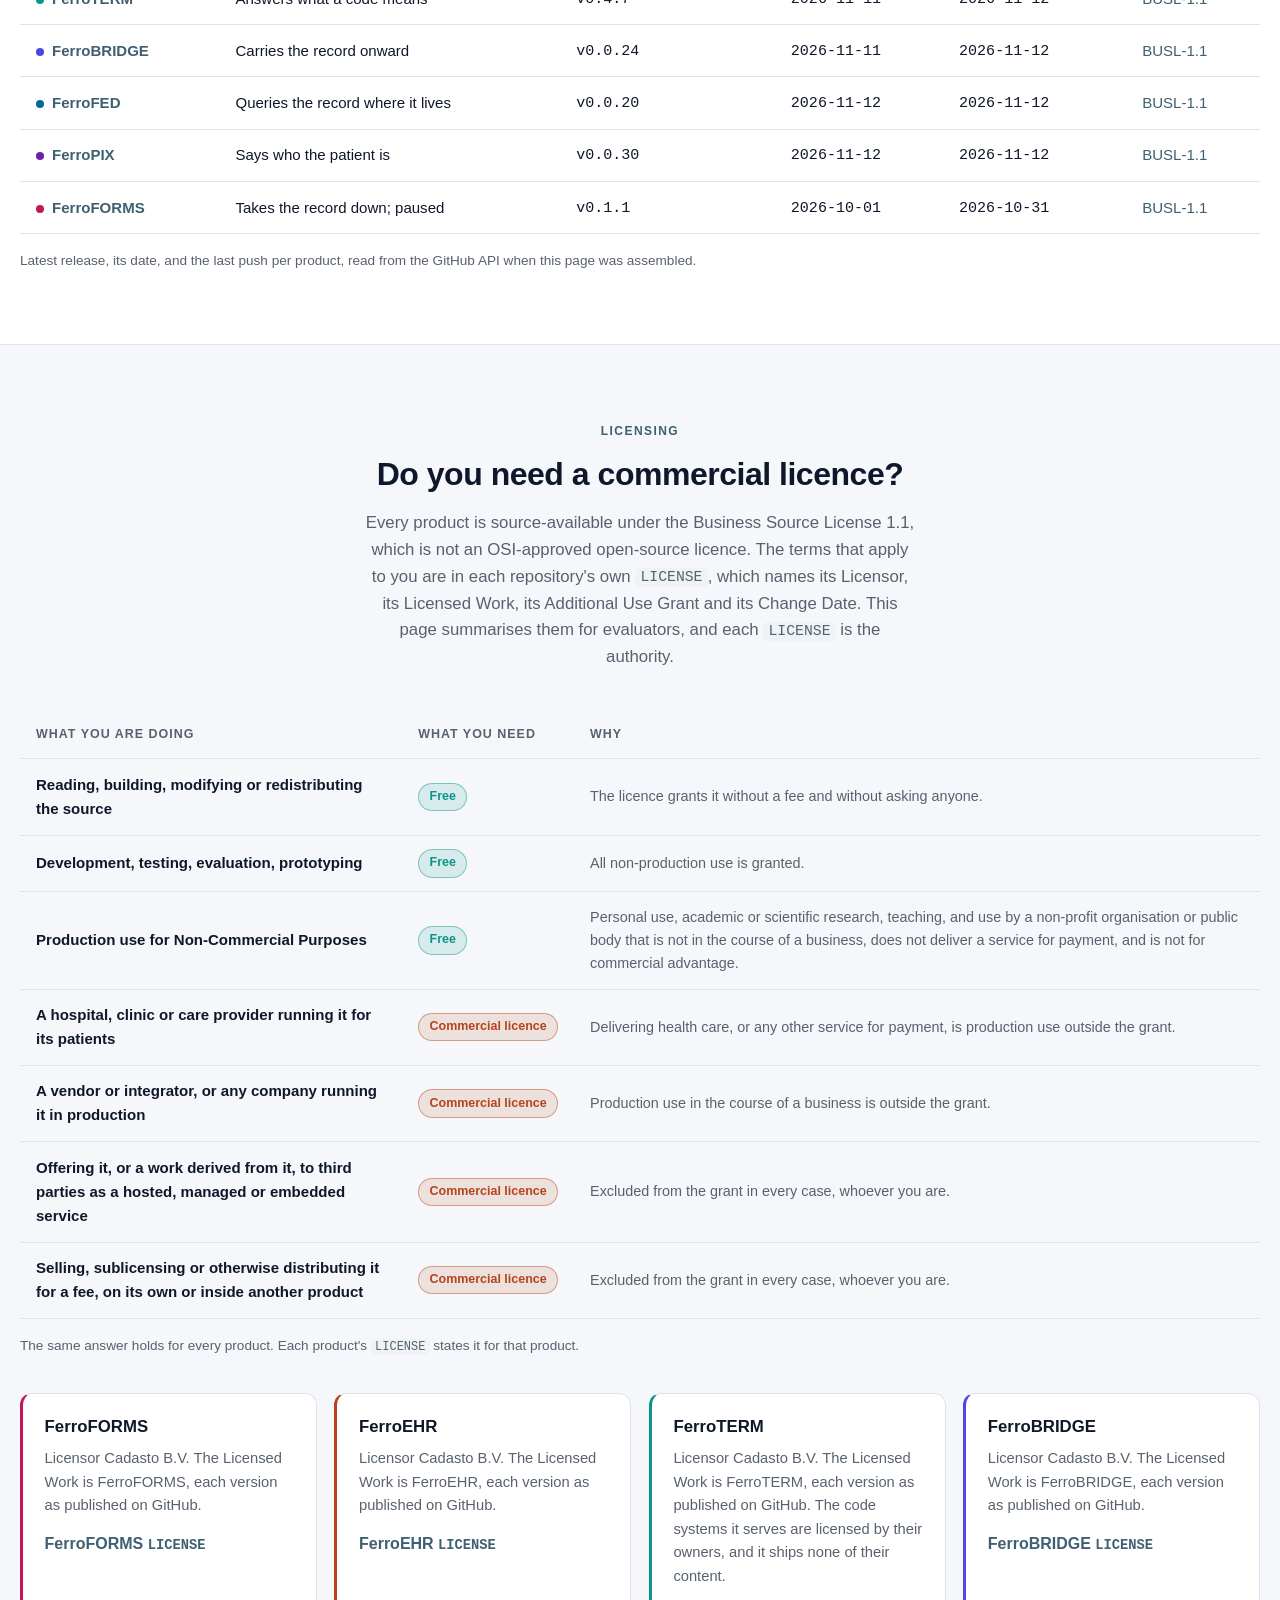
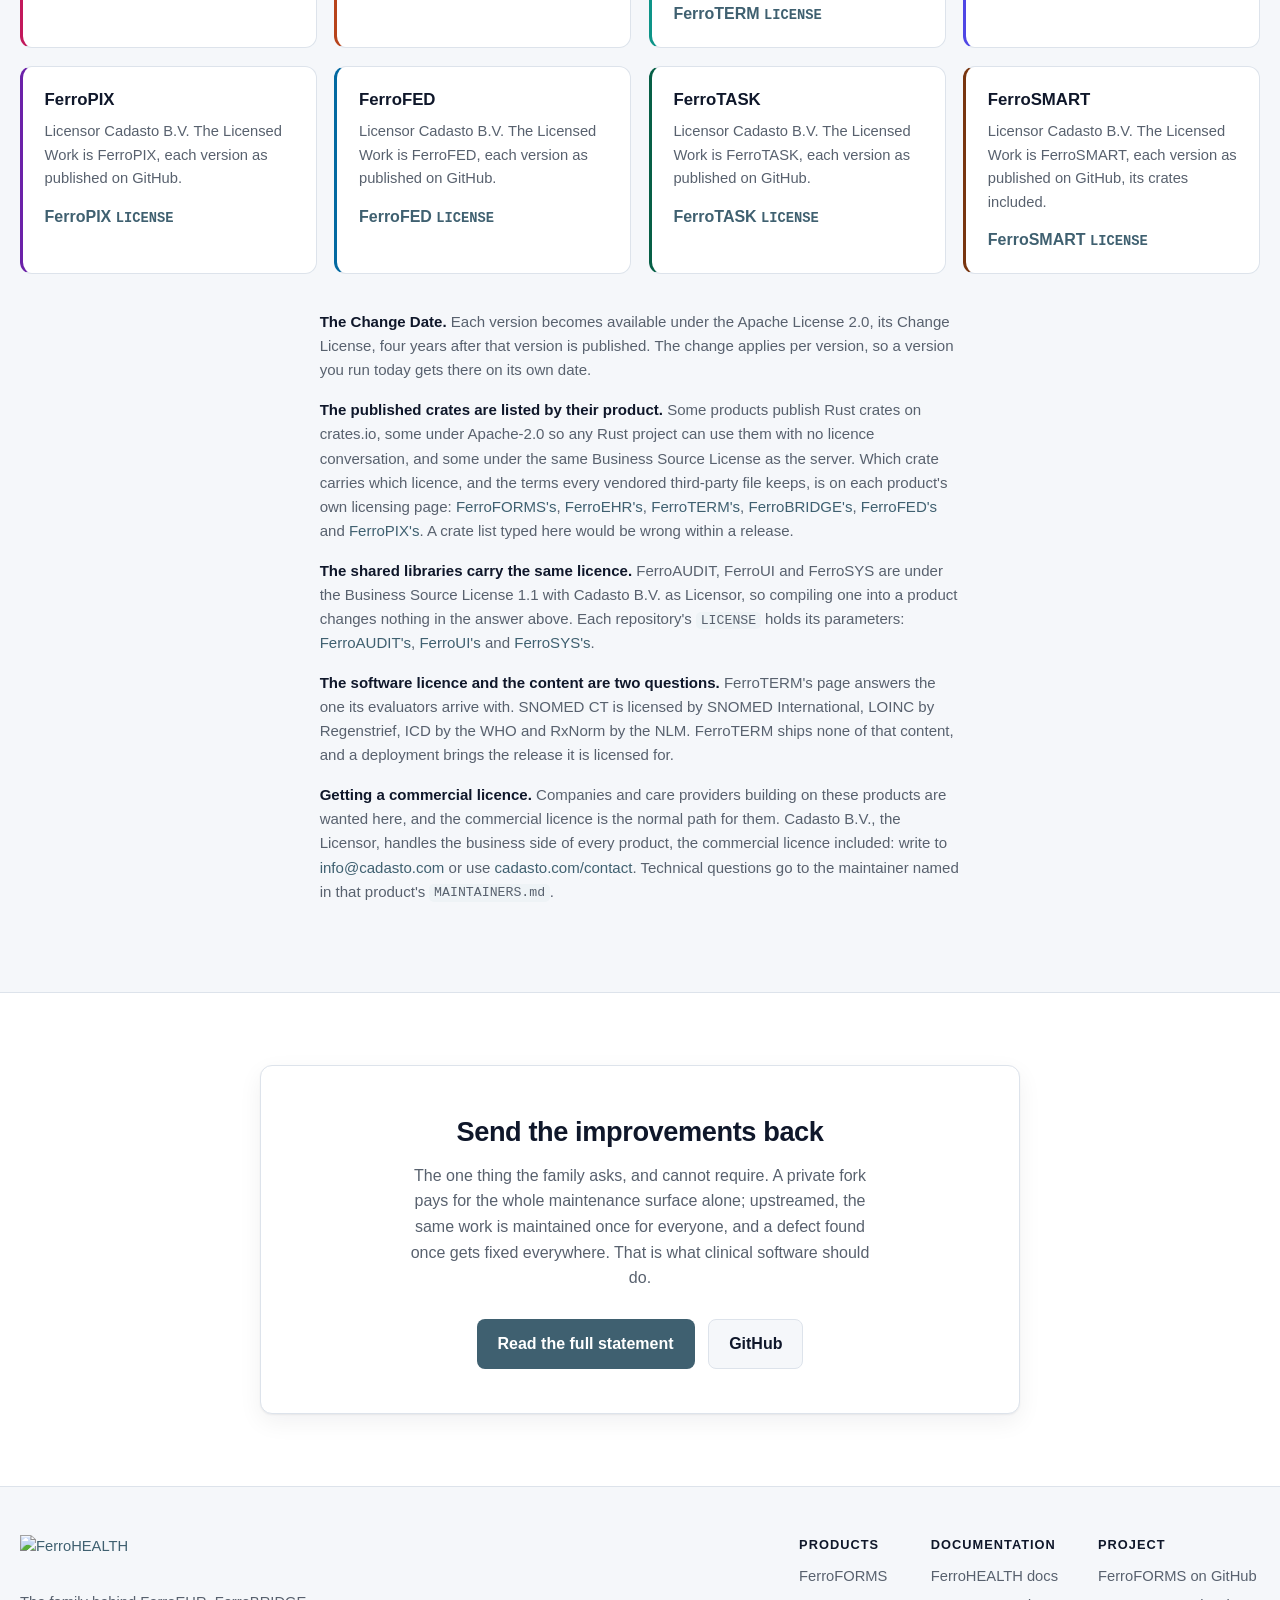
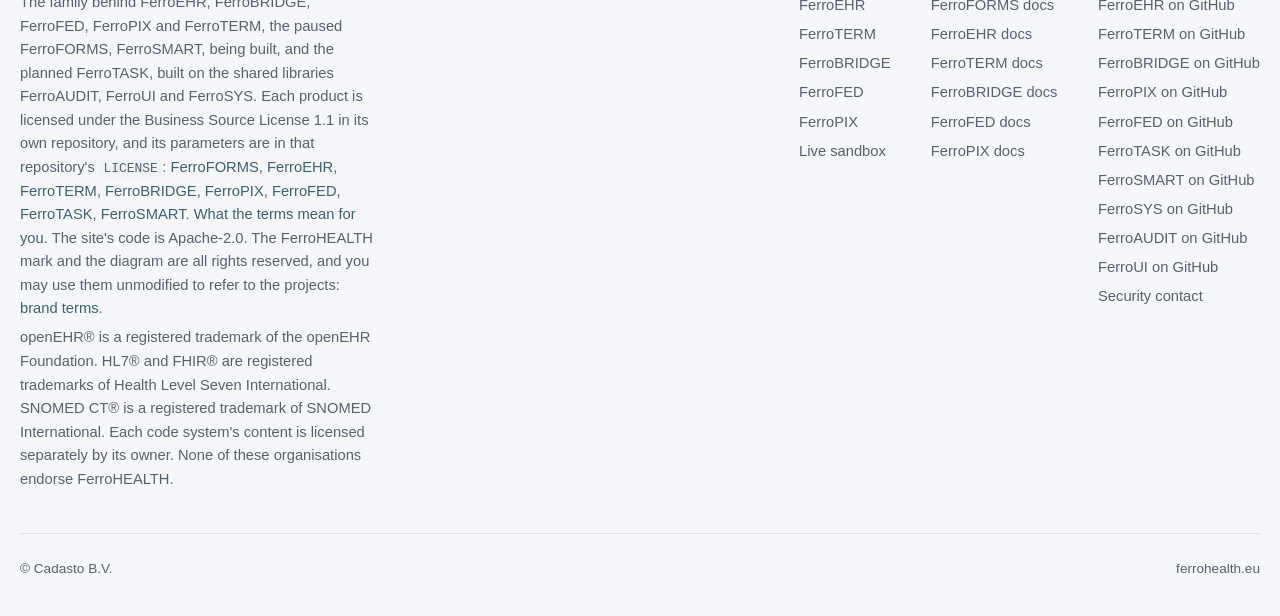
==== commit 310ee7e0: "docs(site): FerroSMART is a product again, in its yellow The owner decided on 2026-11-17 that FerroS" ====
--- a/website/landing/index.html
+++ b/website/landing/index.html
@@ -17,7 +17,7 @@
   <meta http-equiv="Content-Security-Policy" content="default-src 'self'; script-src 'self'; style-src 'self'; img-src 'self' data:; font-src 'self'; connect-src 'self'; object-src 'none'; base-uri 'self'; form-action 'none'; frame-ancestors 'none'">
   <meta name="referrer" content="strict-origin-when-cross-origin">
   <title>FerroHEALTH: health-data infrastructure in Rust, built on open standards</title>
-  <meta name="description" content="FerroHEALTH is the family behind five pure-Rust health-data servers that reach each other only over published protocols: FerroEHR, the openEHR Clinical Data Repository; FerroBRIDGE, openEHR to HL7 FHIR and to the OMOP Common Data Model, and clinical HL7 Version 2 messages mapped in; FerroFED, the federation gateway; FerroPIX, the Master Patient Index; and FerroTERM, the HL7 FHIR terminology server. FerroFORMS, an openEHR form builder, is paused. One more is planned: FerroTASK for task planning and decision support. The products share four libraries: FerroAUTH, FerroAUDIT, FerroUI and FerroSYS. One language, one licence, and every figure on this page rendered from the products' own repositories.">
+  <meta name="description" content="FerroHEALTH is the family behind five pure-Rust health-data servers that reach each other only over published protocols: FerroEHR, the openEHR Clinical Data Repository; FerroBRIDGE, openEHR to HL7 FHIR and to the OMOP Common Data Model, and clinical HL7 Version 2 messages mapped in; FerroFED, the federation gateway; FerroPIX, the Master Patient Index; and FerroTERM, the HL7 FHIR terminology server. FerroFORMS, an openEHR form builder, is paused. FerroSMART, the SMART App Launch authorization server, is being built, and FerroTASK for task planning and decision support is planned. The products share three libraries: FerroAUDIT, FerroUI and FerroSYS. One language, one licence, and every figure on this page rendered from the products' own repositories.">
   <link rel="canonical" href="https://ferrohealth.eu/">
   <link rel="stylesheet" href="./style.css">
   <link rel="icon" href="./assets/brand/favicon.svg" type="image/svg+xml">
@@ -73,7 +73,7 @@
           "https://github.com/FerroHEALTH/FerroFED",
           "https://github.com/FerroHEALTH/FerroTASK",
           "https://github.com/FerroHEALTH/FerroSYS",
-          "https://github.com/FerroHEALTH/FerroAUTH",
+          "https://github.com/FerroHEALTH/FerroSMART",
           "https://github.com/FerroHEALTH/FerroAUDIT",
           "https://github.com/FerroHEALTH/FerroUI",
           "https://ferroforms.eu/",
@@ -198,7 +198,8 @@
           gateway that queries the record where another organisation holds
           it, a patient index that says who the patient is, and a terminology
           server that speaks HL7 FHIR. No JVM, no language runtime, no search
-          cluster. One more is planned: what happens next.
+          cluster. Two more are on the way: who may do what, and what happens
+          next.
         </p>
         <div class="hero-cta">
           <a class="btn btn-primary" href="#products">See the products</a>
@@ -404,17 +405,44 @@
              from GitHub. A planned product moves into the grid above, and
              into the status table, when it publishes a first release. -->
         <div class="planned-head" id="planned">
-          <h3>One more, planned</h3>
-          <p>
-            The products above carry the record. This one will work beside
-            it: what happens next. It has a name, a registered domain and a
-            repository that opens with its licence and its mark. The badge on
-            its card is read from GitHub when this page is assembled and says
-            when its code last moved. A planned product joins the products
-            above when it publishes a first release.
+          <h3>Two more, on the way</h3>
+          <p>
+            The products above carry the record. These two will work beside
+            it: FerroSMART decides who may do what and is being built, and
+            FerroTASK, planned, runs what happens next. Each has a repository
+            with its licence and its mark. The badge on its card is read from
+            GitHub when this page is assembled and says when its code last
+            moved. A product joins the products above when it publishes a
+            first release.
           </p>
         </div>
         <div class="products">
+
+          <article class="product product-smart planned">
+            <div class="product-head">
+              <img src="./assets/products/ferrosmart-icon.svg" alt="" aria-hidden="true" width="40" height="40">
+              <div>
+                <h3>FerroSMART</h3>
+                <span class="role">Who may do what</span>
+              </div>
+            </div>
+            <p>
+              The SMART App Launch authorization server. Most sign-in systems
+              cannot issue real SMART tokens: they drop the scopes and the
+              launch context a health app asks for. FerroSMART issues them,
+              behind the sign-in system an organisation already runs, for any
+              FHIR or openEHR server.
+            </p>
+            <ul class="facts">
+              <li>SMART App Launch, OAuth 2.0 and OpenID Connect on every interface, with no claim of its own</li>
+              <li>Any OpenID Connect sign-in upstream, such as Keycloak, Microsoft Entra ID, Okta or ZITADEL, for login only</li>
+              <li>Publishes <code>ferrohealth-smart</code>, with which every product checks the tokens it is handed, <code>ferrohealth-authz</code>, the policy decision, and <code>ferrohealth-session</code>, the consoles' sign-in</li>
+            </ul>
+            <div class="product-cta">
+              <a class="btn btn-ghost" href="https://github.com/FerroHEALTH/FerroSMART" rel="noopener">GitHub</a>
+              <span class="status" data-repo="FerroSMART">code moved 2026-11-17</span>
+            </div>
+          </article>
 
           <article class="product product-task planned">
             <div class="product-head">
@@ -455,7 +483,7 @@
           <span class="eyebrow">Shared libraries</span>
           <h2>What the products are built from</h2>
           <p>
-            Four libraries hold what every product would otherwise write for
+            Three libraries hold what every product would otherwise write for
             itself. They are Rust crates on crates.io, released from their own
             repositories under the same licence as the products, and a product
             compiles them in. They carry the work every product shares and
@@ -463,39 +491,13 @@
             them runs on its own. The protocol clients and models stay with
             the product that owns the protocol: <code>fhir-types</code> and
             <code>ferrobridge-term</code> with FerroBRIDGE, <code>ihe-iti</code>
-            and <code>nl-generic-functions</code> with FerroPIX, and the
-            <code>openehr-*</code> crates with FerroEHR.
+            and <code>nl-generic-functions</code> with FerroPIX, the
+            <code>openehr-*</code> crates with FerroEHR, and
+            <code>ferrohealth-smart</code>, <code>ferrohealth-authz</code> and
+            <code>ferrohealth-session</code> with FerroSMART.
           </p>
         </div>
         <div class="products">
-
-          <article class="product product-lib">
-            <div class="product-head">
-              <div>
-                <h3><a href="https://github.com/FerroHEALTH/FerroAUTH" rel="noopener">FerroAUTH</a></h3>
-                <span class="role"><code>ferrohealth-smart</code>, <code>ferrohealth-authz</code></span>
-              </div>
-              <span class="status" data-rel="FerroAUTH">ferrohealth-smart-v0.24.1</span>
-            </div>
-            <p>
-              Authentication and the policy decision, renamed from FerroSMART.
-              <code>ferrohealth-smart</code> is the SMART App Launch and OAuth
-              2.0 resource server each product runs in its own process: it
-              checks the access tokens a product is handed against the
-              deployment's own authorization server, and it issues no token
-              and holds no signing key. <code>ferrohealth-authz</code> makes
-              the policy decision, with its first usable release in preparation.
-            </p>
-            <ul class="facts">
-              <li>SMART on openEHR and SMART on FHIR scopes, side by side in one token, and the authenticated subject with its scopes and roles</li>
-              <li>Machine authentication: HTTP Basic and the OAuth 2.0 client credentials grant</li>
-              <li>The policy decision: ABAC, Cedar, or a remote PDP</li>
-              <li>Used by FerroEHR, FerroTERM, FerroBRIDGE, FerroFED and FerroPIX</li>
-            </ul>
-            <div class="product-cta">
-              <a class="btn btn-ghost" href="https://github.com/FerroHEALTH/FerroAUTH" rel="noopener">GitHub</a>
-            </div>
-          </article>
 
           <article class="product product-lib">
             <div class="product-head">
@@ -503,7 +505,7 @@
                 <h3><a href="https://github.com/FerroHEALTH/FerroAUDIT" rel="noopener">FerroAUDIT</a></h3>
                 <span class="role"><code>ihe-atna</code>, <code>ehds-logging</code></span>
               </div>
-              <span class="status" data-rel="FerroAUDIT">v0.18.0</span>
+              <span class="status" data-rel="FerroAUDIT">v0.15.0</span>
             </div>
             <p>
               The audit trail and the EHDS access record, written once for the
@@ -560,8 +562,7 @@
               The system plumbing every product shares, written once as
               crates: secrets and redaction, configuration, logging and
               OpenTelemetry, health, the HTTP stack and its drain, and the
-              usage report. It is a set of crates like FerroAUTH and
-              FerroAUDIT, and never a control plane or a central service.
+              usage report. It is a set of crates like FerroAUDIT, and never a control plane or a central service.
             </p>
             <ul class="facts">
               <li><code>ferrohealth-secret</code>, <code>-config</code>, <code>-telemetry</code>, <code>-health</code>, <code>-server</code> and <code>-usage-report</code></li>
@@ -597,7 +598,7 @@
         <div class="flow-scroll">
           <img class="flow" src="./assets/diagrams/ferrohealth-architecture.svg"
                width="1200" height="804"
-               alt="Five products reach each other only over published protocols. FerroEHR, the openEHR CDR, is reached over the openEHR ITS-REST API and AQL, which any application can call directly, and it validates coded values against FerroTERM, the FHIR terminology server, as a client. FerroBRIDGE reads FerroEHR over ITS-REST, calls FerroTERM to look up and translate codes, exchanges resources with HL7 FHIR over its FHIR face in both directions, receives clinical HL7 Version 2 messages over MLLP, and writes typed rows into an OMOP Common Data Model database over SQL. FerroFORMS, the form builder, is paused and drawn in grey: a clinician uses it in a browser, and it expands value sets against FerroTERM and commits compositions to FerroEHR over ITS-REST. Three services frame the data path: FerroPIX, the Master Patient Index, owns identity and the IHE profiles, and FerroEHR is to look the subject of each EHR up there as a client over PIXm and PDQm; applications send FerroFED, the federation gateway, an ordinary AQL query, and it asks FerroPIX where the record is, then dispatches the query to FerroEHR and to other organisations' openEHR CDRs as federation nodes; and FerroTASK, the planned task planning and decision support server, drawn dashed, reads FerroEHR over ITS-REST and AQL and commits the state of each plan back to it. Each server checks the access tokens it is handed against the deployment's own authorization server, so no FerroHEALTH service holds the key every server depends on. A frame around the seven marks one FerroHEALTH instance serving one tenant; clinicians, applications, FHIR, HL7 Version 2 senders, OMOP and other organisations sit outside it. Under the frame, a band holds the four shared libraries the products are built from, which never run on their own: FerroAUTH authenticates callers and makes the policy decision, issuing no token, FerroAUDIT writes the audit trail and the EHDS access record, FerroUI holds the components of the operator consoles, every one of them reactive, and FerroSYS holds the system plumbing every product shares, from secrets and configuration to telemetry, health, the HTTP stack and the usage report.">
+               alt="Five products reach each other only over published protocols. FerroEHR, the openEHR CDR, is reached over the openEHR ITS-REST API and AQL, which any application can call directly, and it validates coded values against FerroTERM, the FHIR terminology server, as a client. FerroBRIDGE reads FerroEHR over ITS-REST, calls FerroTERM to look up and translate codes, exchanges resources with HL7 FHIR over its FHIR face in both directions, receives clinical HL7 Version 2 messages over MLLP, and writes typed rows into an OMOP Common Data Model database over SQL. FerroFORMS, the form builder, is paused and drawn in grey: a clinician uses it in a browser, and it expands value sets against FerroTERM and commits compositions to FerroEHR over ITS-REST. Three services frame the data path: FerroPIX, the Master Patient Index, owns identity and the IHE profiles, and FerroEHR is to look the subject of each EHR up there as a client over PIXm and PDQm; applications send FerroFED, the federation gateway, an ordinary AQL query, and it asks FerroPIX where the record is, then dispatches the query to FerroEHR and to other organisations' openEHR CDRs as federation nodes; and FerroTASK, the planned task planning and decision support server, drawn dashed, reads FerroEHR over ITS-REST and AQL and commits the state of each plan back to it. FerroSMART, the SMART App Launch authorization server being built, drawn dashed, issues access tokens with the launch context behind the deployment's own sign-in, and each server checks the tokens it is handed through FerroSMART's ferrohealth-smart crate, against FerroSMART or any other authorization server the deployment names. A frame around the eight marks one FerroHEALTH instance serving one tenant; clinicians, applications, FHIR, HL7 Version 2 senders, OMOP and other organisations sit outside it. Under the frame, a band holds the three shared libraries the products are built from, which never run on their own: FerroAUDIT writes the audit trail and the EHDS access record, FerroUI holds the components of the operator consoles, every one of them reactive, and FerroSYS holds the system plumbing every product shares, from secrets and configuration to telemetry, health, the HTTP stack and the usage report.">
         </div>
         <p class="flow-note">
           The frame is one FerroHEALTH instance serving one tenant: the eight
@@ -624,13 +625,15 @@
           mappings compile to SQL that writes typed rows into the CDM tables.
         </p>
         <p class="flow-note">
-          The dashed box is FerroTASK, the planned product, and the grey box
-          is FerroFORMS, which is paused. No authorisation server is drawn: each server
-          is its own SMART App Launch resource server, through FerroAUTH's
-          <code>ferrohealth-smart</code>, and
-          checks the access tokens it is handed against the deployment's own
-          authorization server, because one central service would hold the
-          signing key every server's access depends on. Identity and the IHE
+          The dashed boxes are FerroSMART, being built, and FerroTASK,
+          planned, and the grey box is FerroFORMS, which is paused.
+          FerroSMART is the SMART App Launch authorization server: it issues
+          the access tokens with the launch context, behind the sign-in
+          system the deployment already runs. Each server is its own SMART
+          App Launch resource server, through FerroSMART's
+          <code>ferrohealth-smart</code>, and checks the access tokens it is
+          handed against FerroSMART or any other authorization server the
+          deployment names, so no edge is drawn to it. Identity and the IHE
           profiles are FerroPIX's alone, and FerroEHR implements none of them:
           it is to look the subject of an EHR up at FerroPIX as a client, over
           PIXm and PDQm, so the subject its EHR_STATUS carries can be the
@@ -864,7 +867,7 @@
                 <td>Stores and queries the record</td>
                 <td class="num" data-rel="FerroEHR">v5.7.0</td>
                 <td class="num"><time data-rel-date="FerroEHR" datetime="2026-11-11">2026-11-11</time></td>
-                <td class="num"><time data-pushed="FerroEHR" datetime="2026-11-14">2026-11-14</time></td>
+                <td class="num"><time data-pushed="FerroEHR" datetime="2026-11-12">2026-11-12</time></td>
                 <td><a href="https://github.com/FerroHEALTH/FerroEHR/blob/main/LICENSE" rel="noopener">BUSL-1.1</a></td>
               </tr>
               <tr class="row-term">
@@ -872,7 +875,7 @@
                 <td>Answers what a code means</td>
                 <td class="num" data-rel="FerroTERM">v0.4.7</td>
                 <td class="num"><time data-rel-date="FerroTERM" datetime="2026-11-11">2026-11-11</time></td>
-                <td class="num"><time data-pushed="FerroTERM" datetime="2026-11-13">2026-11-13</time></td>
+                <td class="num"><time data-pushed="FerroTERM" datetime="2026-11-12">2026-11-12</time></td>
                 <td><a href="https://github.com/FerroHEALTH/FerroTERM/blob/main/LICENSE" rel="noopener">BUSL-1.1</a></td>
               </tr>
               <tr class="row-bridge">
@@ -880,7 +883,7 @@
                 <td>Carries the record onward</td>
                 <td class="num" data-rel="FerroBRIDGE">v0.0.24</td>
                 <td class="num"><time data-rel-date="FerroBRIDGE" datetime="2026-11-11">2026-11-11</time></td>
-                <td class="num"><time data-pushed="FerroBRIDGE" datetime="2026-11-13">2026-11-13</time></td>
+                <td class="num"><time data-pushed="FerroBRIDGE" datetime="2026-11-12">2026-11-12</time></td>
                 <td><a href="https://github.com/FerroHEALTH/FerroBRIDGE/blob/main/LICENSE" rel="noopener">BUSL-1.1</a></td>
               </tr>
               <tr class="row-fed">
@@ -888,7 +891,7 @@
                 <td>Queries the record where it lives</td>
                 <td class="num" data-rel="FerroFED">v0.0.20</td>
                 <td class="num"><time data-rel-date="FerroFED" datetime="2026-11-12">2026-11-12</time></td>
-                <td class="num"><time data-pushed="FerroFED" datetime="2026-11-13">2026-11-13</time></td>
+                <td class="num"><time data-pushed="FerroFED" datetime="2026-11-12">2026-11-12</time></td>
                 <td><a href="https://github.com/FerroHEALTH/FerroFED/blob/main/LICENSE" rel="noopener">BUSL-1.1</a></td>
               </tr>
               <tr class="row-pix">
@@ -896,7 +899,7 @@
                 <td>Says who the patient is</td>
                 <td class="num" data-rel="FerroPIX">v0.0.30</td>
                 <td class="num"><time data-rel-date="FerroPIX" datetime="2026-11-12">2026-11-12</time></td>
-                <td class="num"><time data-pushed="FerroPIX" datetime="2026-11-13">2026-11-13</time></td>
+                <td class="num"><time data-pushed="FerroPIX" datetime="2026-11-12">2026-11-12</time></td>
                 <td><a href="https://github.com/FerroHEALTH/FerroPIX/blob/main/LICENSE" rel="noopener">BUSL-1.1</a></td>
               </tr>
               <tr class="row-forms">
@@ -1048,6 +1051,14 @@
               version as published on GitHub.
             </p>
             <a href="https://github.com/FerroHEALTH/FerroTASK/blob/main/LICENSE" rel="noopener">FerroTASK <code>LICENSE</code></a>
+          </div>
+          <div class="lic product-smart">
+            <h3>FerroSMART</h3>
+            <p>
+              Licensor Cadasto B.V. The Licensed Work is FerroSMART, each
+              version as published on GitHub, its crates included.
+            </p>
+            <a href="https://github.com/FerroHEALTH/FerroSMART/blob/main/LICENSE" rel="noopener">FerroSMART <code>LICENSE</code></a>
           </div>
         </div>
 
@@ -1077,11 +1088,10 @@
           </p>
           <p>
             <strong>The shared libraries carry the same licence.</strong>
-            FerroAUTH, FerroAUDIT, FerroUI and FerroSYS are under the Business Source
+            FerroAUDIT, FerroUI and FerroSYS are under the Business Source
             License 1.1 with Cadasto B.V. as Licensor, so compiling one into a
             product changes nothing in the answer above. Each repository's
             <code>LICENSE</code> holds its parameters:
-            <a href="https://github.com/FerroHEALTH/FerroAUTH/blob/main/LICENSE" rel="noopener">FerroAUTH's</a>,
             <a href="https://github.com/FerroHEALTH/FerroAUDIT/blob/main/LICENSE" rel="noopener">FerroAUDIT's</a>,
             <a href="https://github.com/FerroHEALTH/FerroUI/blob/main/LICENSE" rel="noopener">FerroUI's</a>
             and
@@ -1140,8 +1150,9 @@
           </a>
           <p>
             The family behind FerroEHR, FerroBRIDGE, FerroFED, FerroPIX and
-            FerroTERM, the paused FerroFORMS, and the planned FerroTASK, built on the shared libraries
-            FerroAUTH, FerroAUDIT, FerroUI and FerroSYS.
+            FerroTERM, the paused FerroFORMS, FerroSMART, being built, and the
+            planned FerroTASK, built on the shared libraries FerroAUDIT,
+            FerroUI and FerroSYS.
             Each product is licensed under the Business Source License 1.1 in
             its own repository, and its parameters are in that repository's
             <code>LICENSE</code>:
@@ -1151,7 +1162,8 @@
             <a href="https://github.com/FerroHEALTH/FerroBRIDGE/blob/main/LICENSE" rel="noopener">FerroBRIDGE</a>,
             <a href="https://github.com/FerroHEALTH/FerroPIX/blob/main/LICENSE" rel="noopener">FerroPIX</a>,
             <a href="https://github.com/FerroHEALTH/FerroFED/blob/main/LICENSE" rel="noopener">FerroFED</a>,
-            <a href="https://github.com/FerroHEALTH/FerroTASK/blob/main/LICENSE" rel="noopener">FerroTASK</a>.
+            <a href="https://github.com/FerroHEALTH/FerroTASK/blob/main/LICENSE" rel="noopener">FerroTASK</a>,
+            <a href="https://github.com/FerroHEALTH/FerroSMART/blob/main/LICENSE" rel="noopener">FerroSMART</a>.
             <a href="#licensing">What the terms mean for you</a>. The site's
             code is Apache-2.0. The FerroHEALTH mark and the diagram are all
             rights reserved, and you may use them unmodified to refer to the
@@ -1201,8 +1213,8 @@
               <li><a href="https://github.com/FerroHEALTH/FerroPIX" rel="noopener">FerroPIX on GitHub</a></li>
               <li><a href="https://github.com/FerroHEALTH/FerroFED" rel="noopener">FerroFED on GitHub</a></li>
               <li><a href="https://github.com/FerroHEALTH/FerroTASK" rel="noopener">FerroTASK on GitHub</a></li>
+              <li><a href="https://github.com/FerroHEALTH/FerroSMART" rel="noopener">FerroSMART on GitHub</a></li>
               <li><a href="https://github.com/FerroHEALTH/FerroSYS" rel="noopener">FerroSYS on GitHub</a></li>
-              <li><a href="https://github.com/FerroHEALTH/FerroAUTH" rel="noopener">FerroAUTH on GitHub</a></li>
               <li><a href="https://github.com/FerroHEALTH/FerroAUDIT" rel="noopener">FerroAUDIT on GitHub</a></li>
               <li><a href="https://github.com/FerroHEALTH/FerroUI" rel="noopener">FerroUI on GitHub</a></li>
               <li><a href="/.well-known/security.txt">Security contact</a></li>
--- a/website/landing/style.css
+++ b/website/landing/style.css
@@ -26,6 +26,7 @@
   --fh-pix: #6b21a8;
   --fh-fed: #0369a1;
   --fh-task: #065f46;
+  --fh-smart: #78350f;
   /* light theme */
   --fh-bg: #ffffff;
   --fh-surface: #f5f7fa;
@@ -54,6 +55,7 @@
     --fh-pix: #c084fc;
     --fh-fed: #7dd3fc;
     --fh-task: #34d399;
+    --fh-smart: #fbbf24;
     --fh-bg: #0b1020;
     --fh-surface: #131a26;
     --fh-text: #eef2f7;
@@ -289,6 +291,7 @@
 .product-pix { --hue: var(--fh-pix); }
 .product-fed { --hue: var(--fh-fed); }
 .product-task { --hue: var(--fh-task); }
+.product-smart { --hue: var(--fh-smart); }
 /* A paused product keeps its card in grey, like its box in the diagram: the
    hue gives way to the muted tone, the ground to the surface, the mark to
    greyscale. */
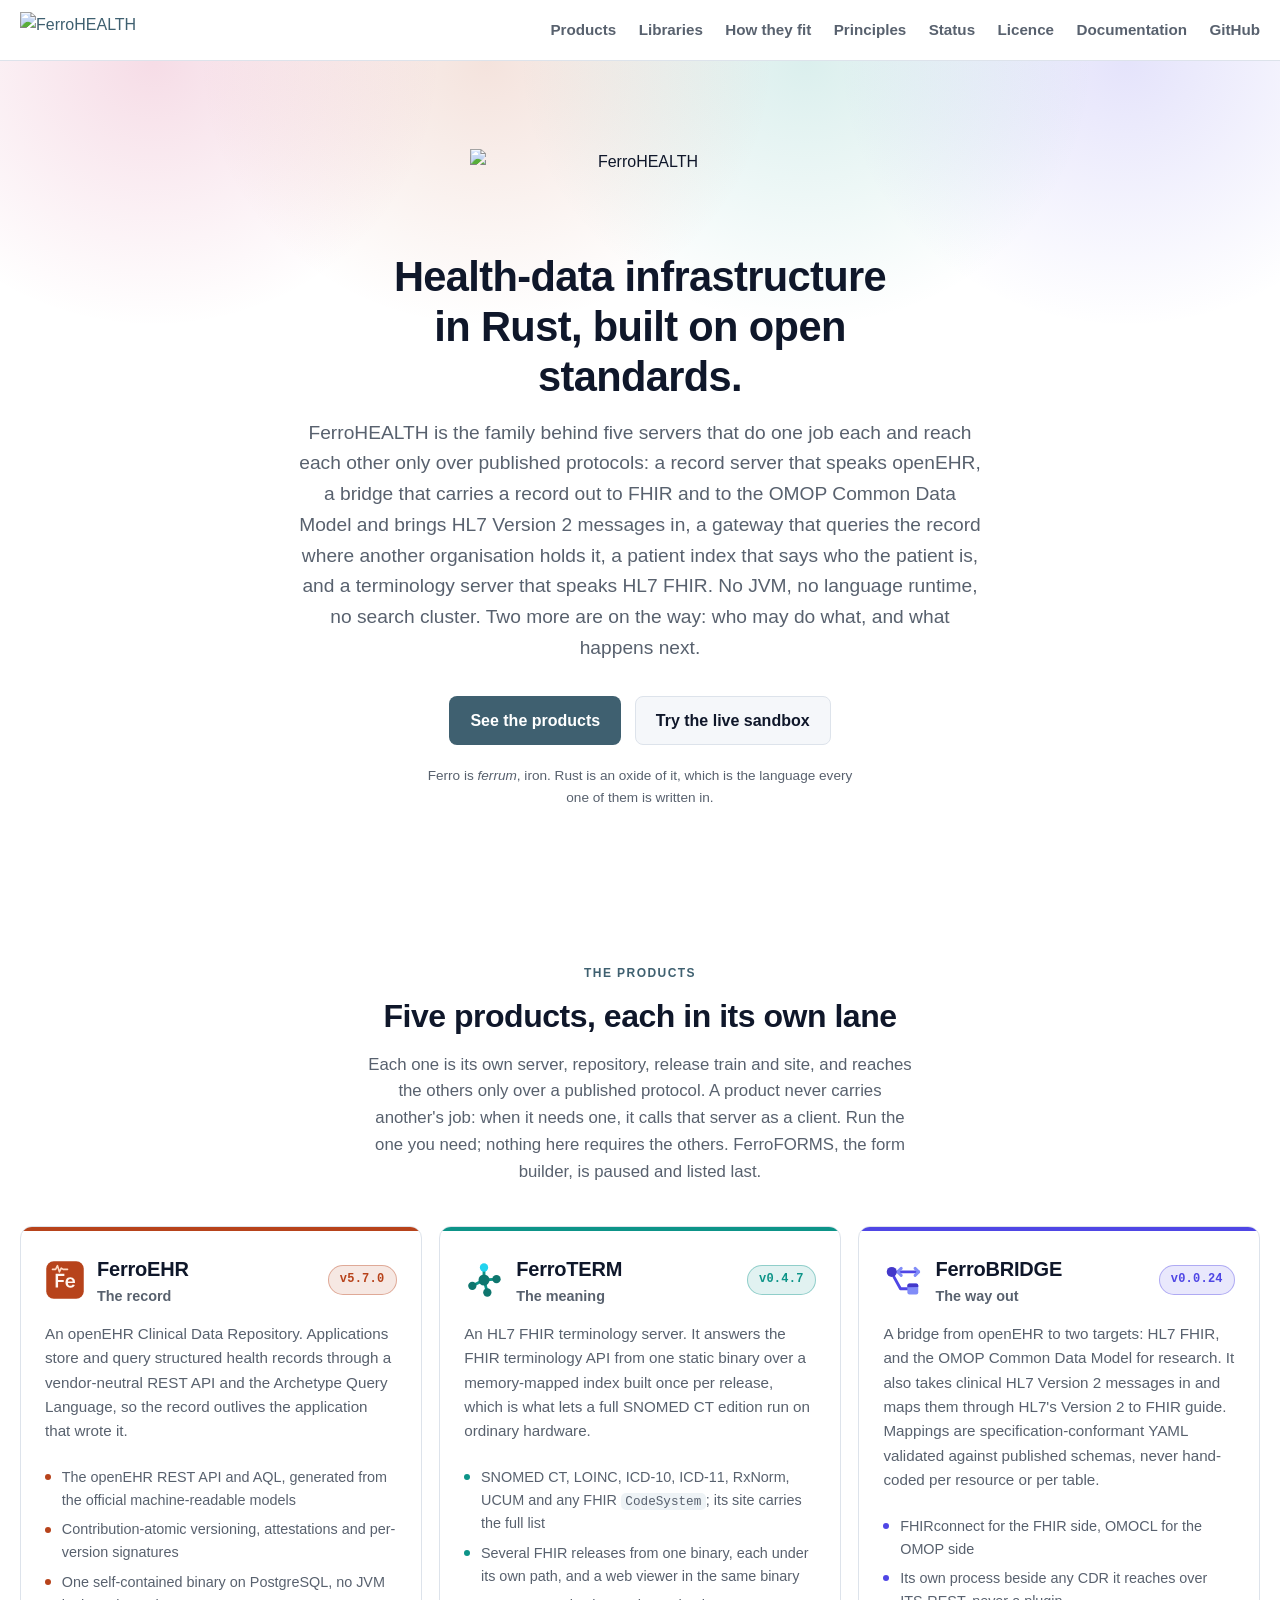
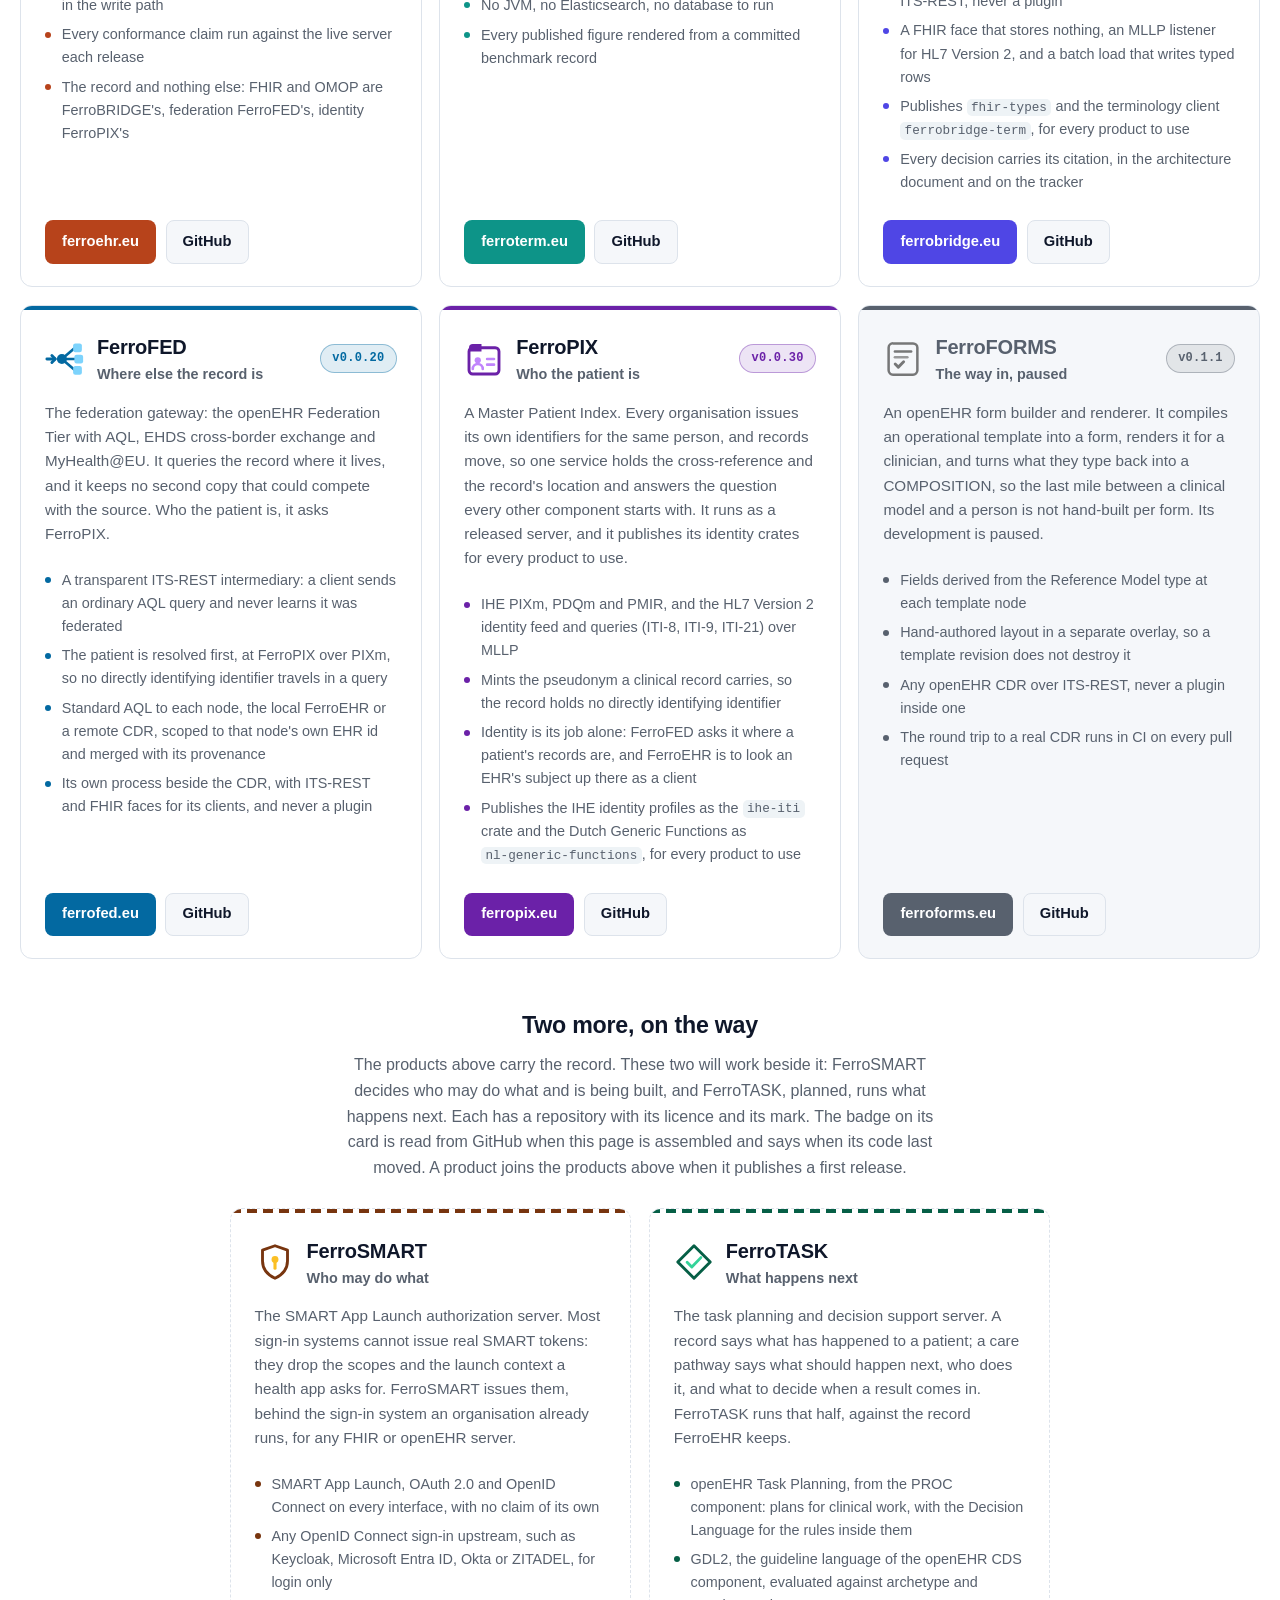
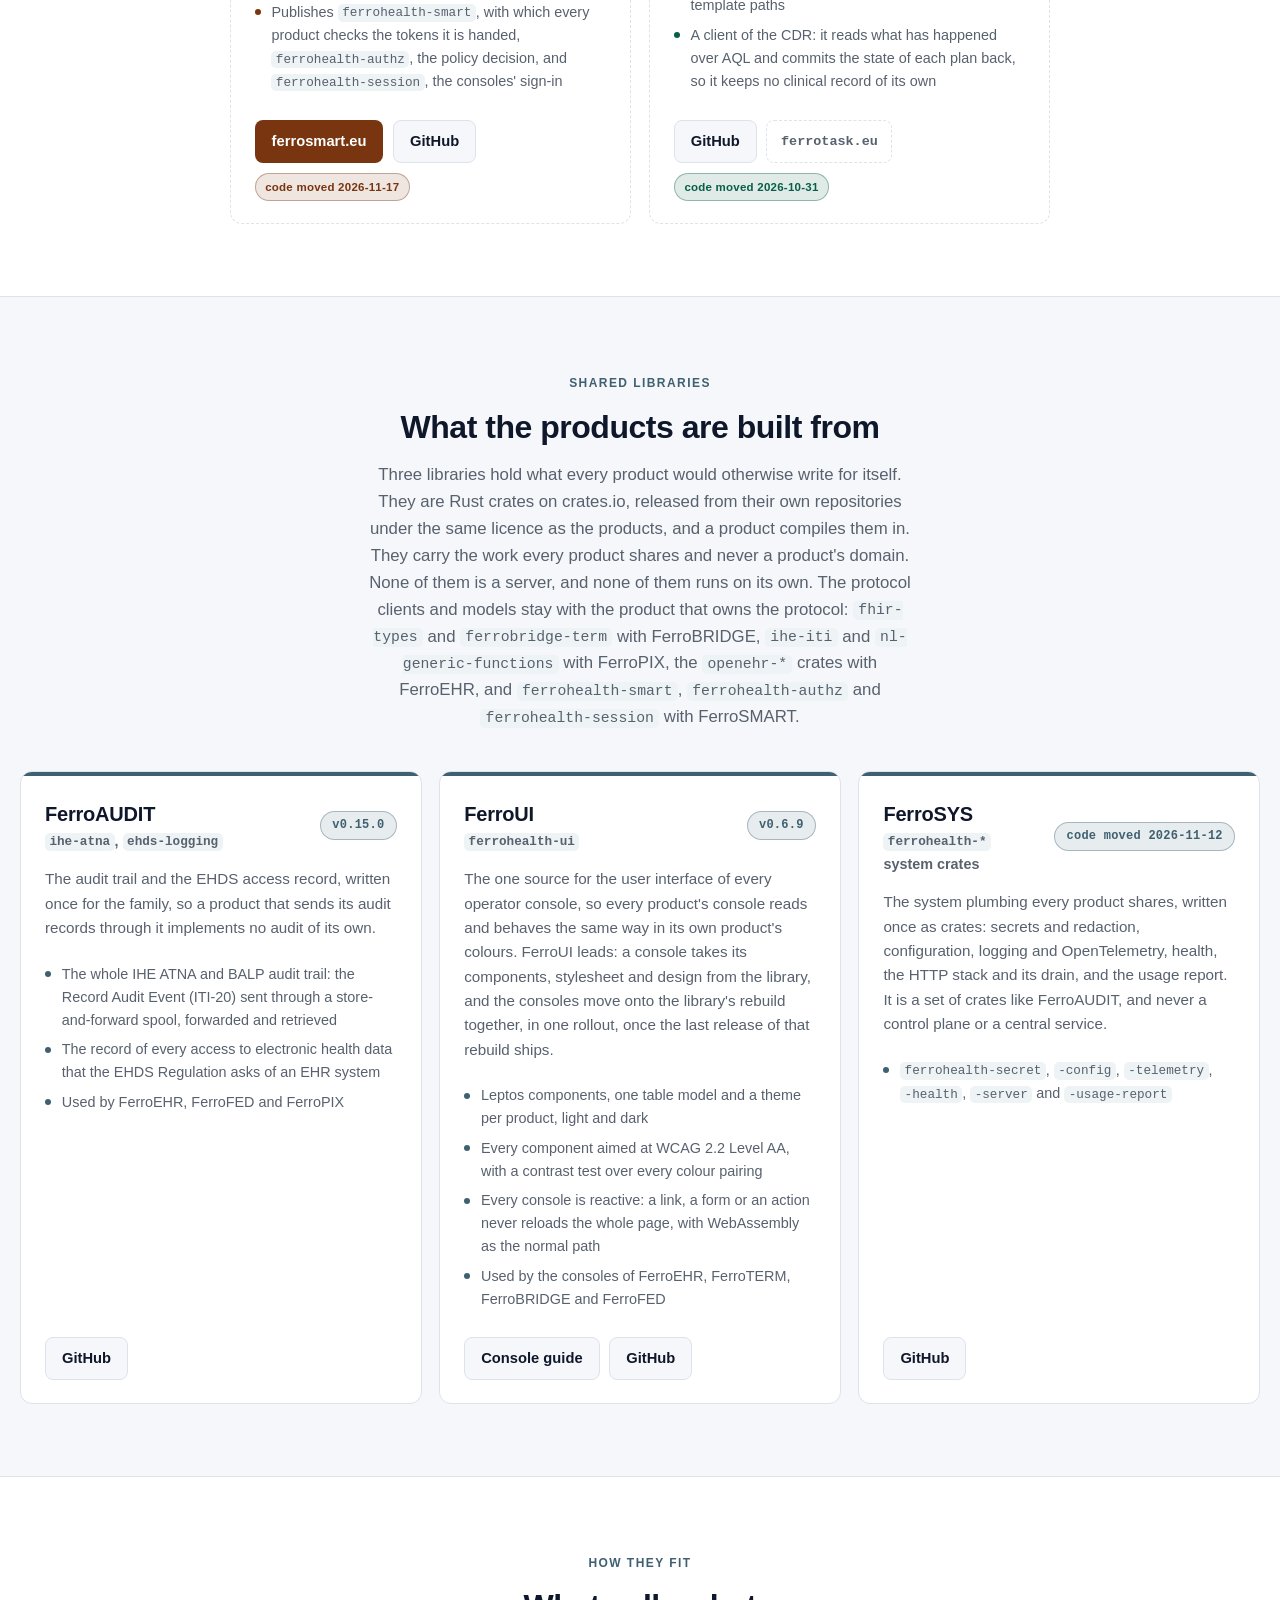
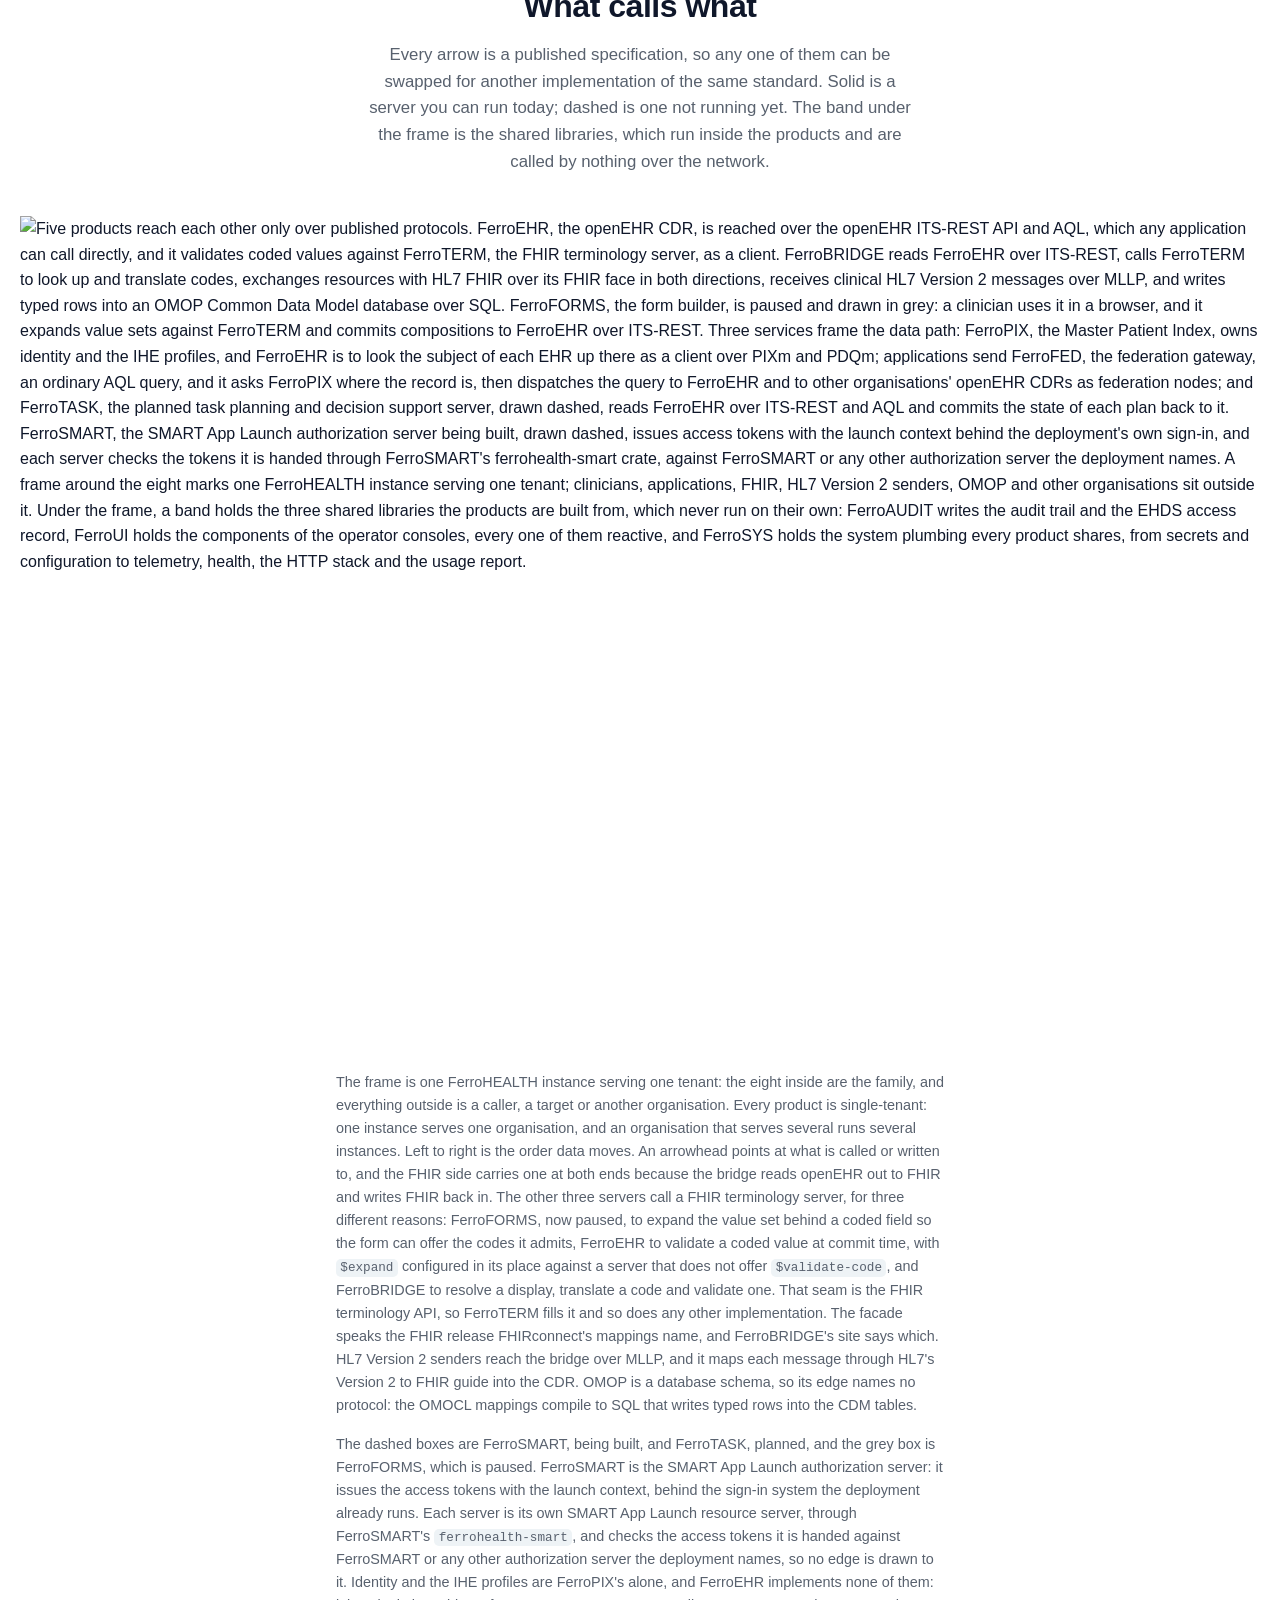
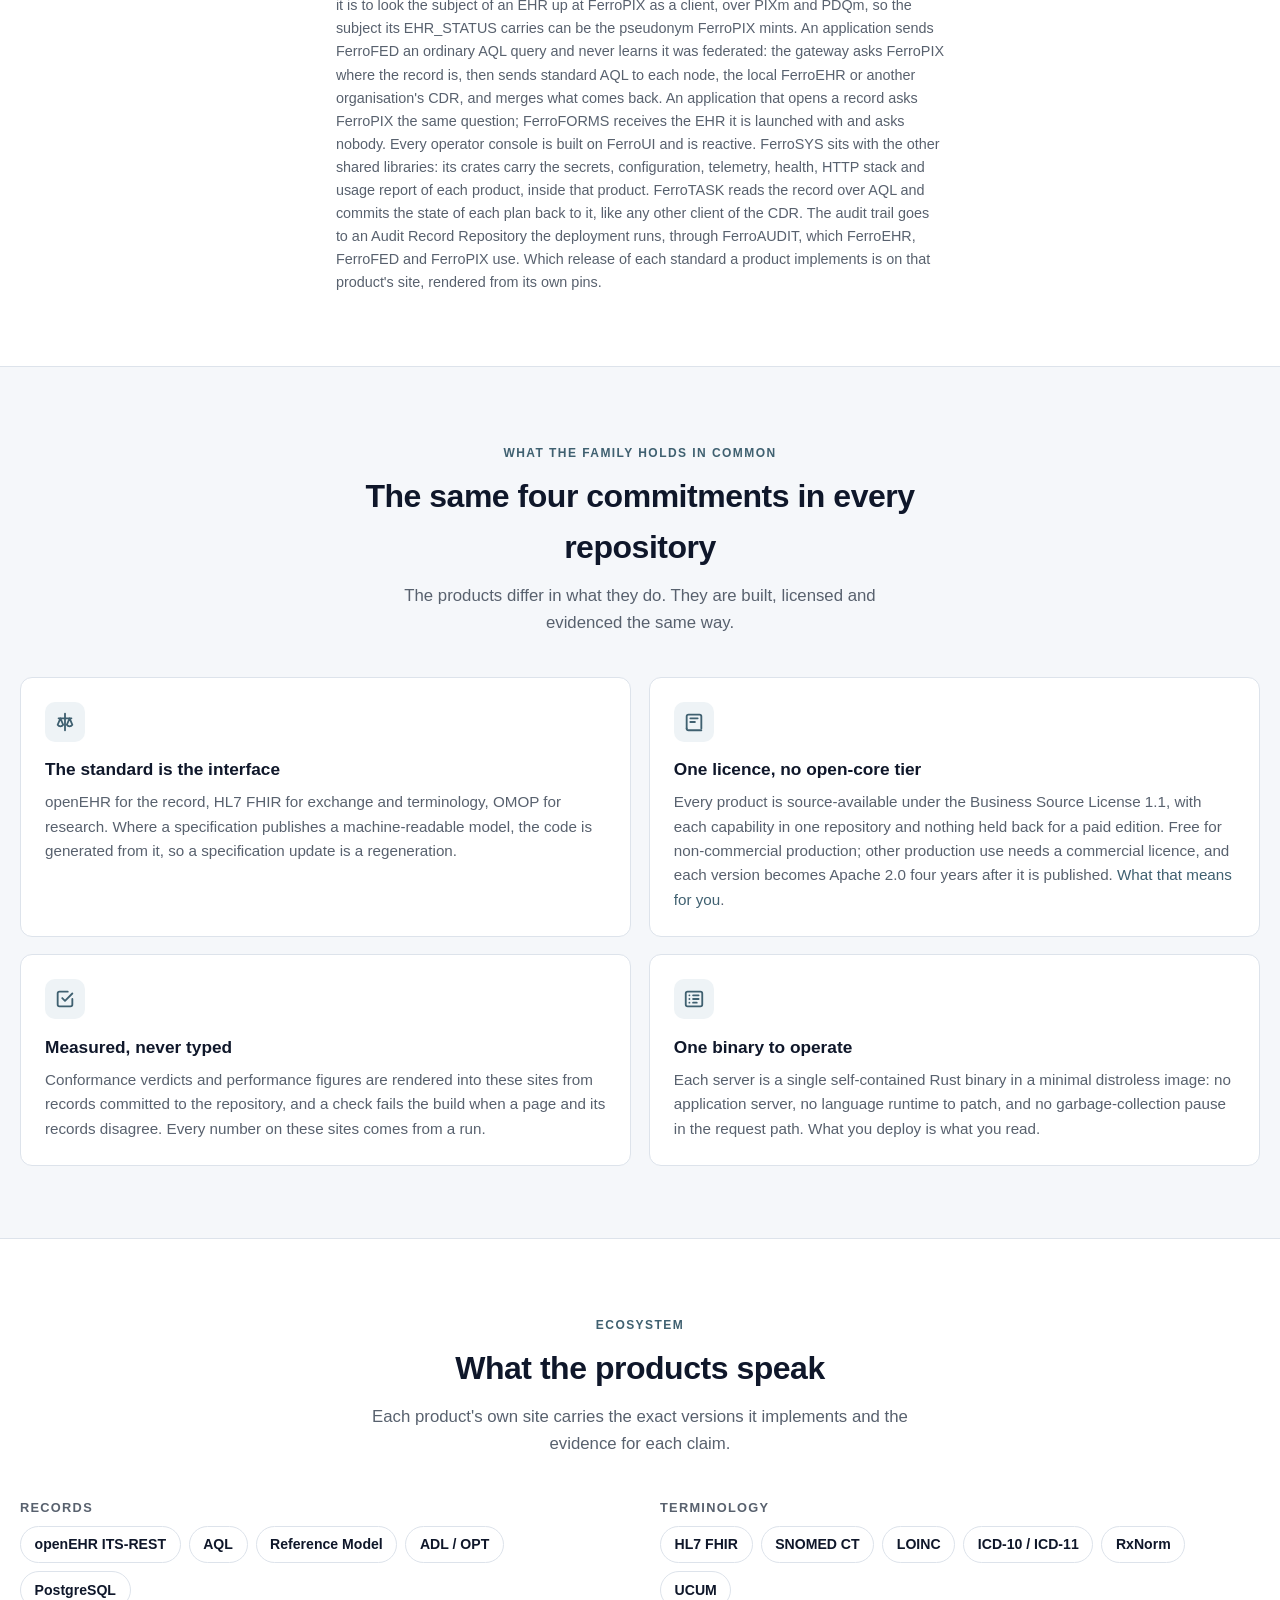
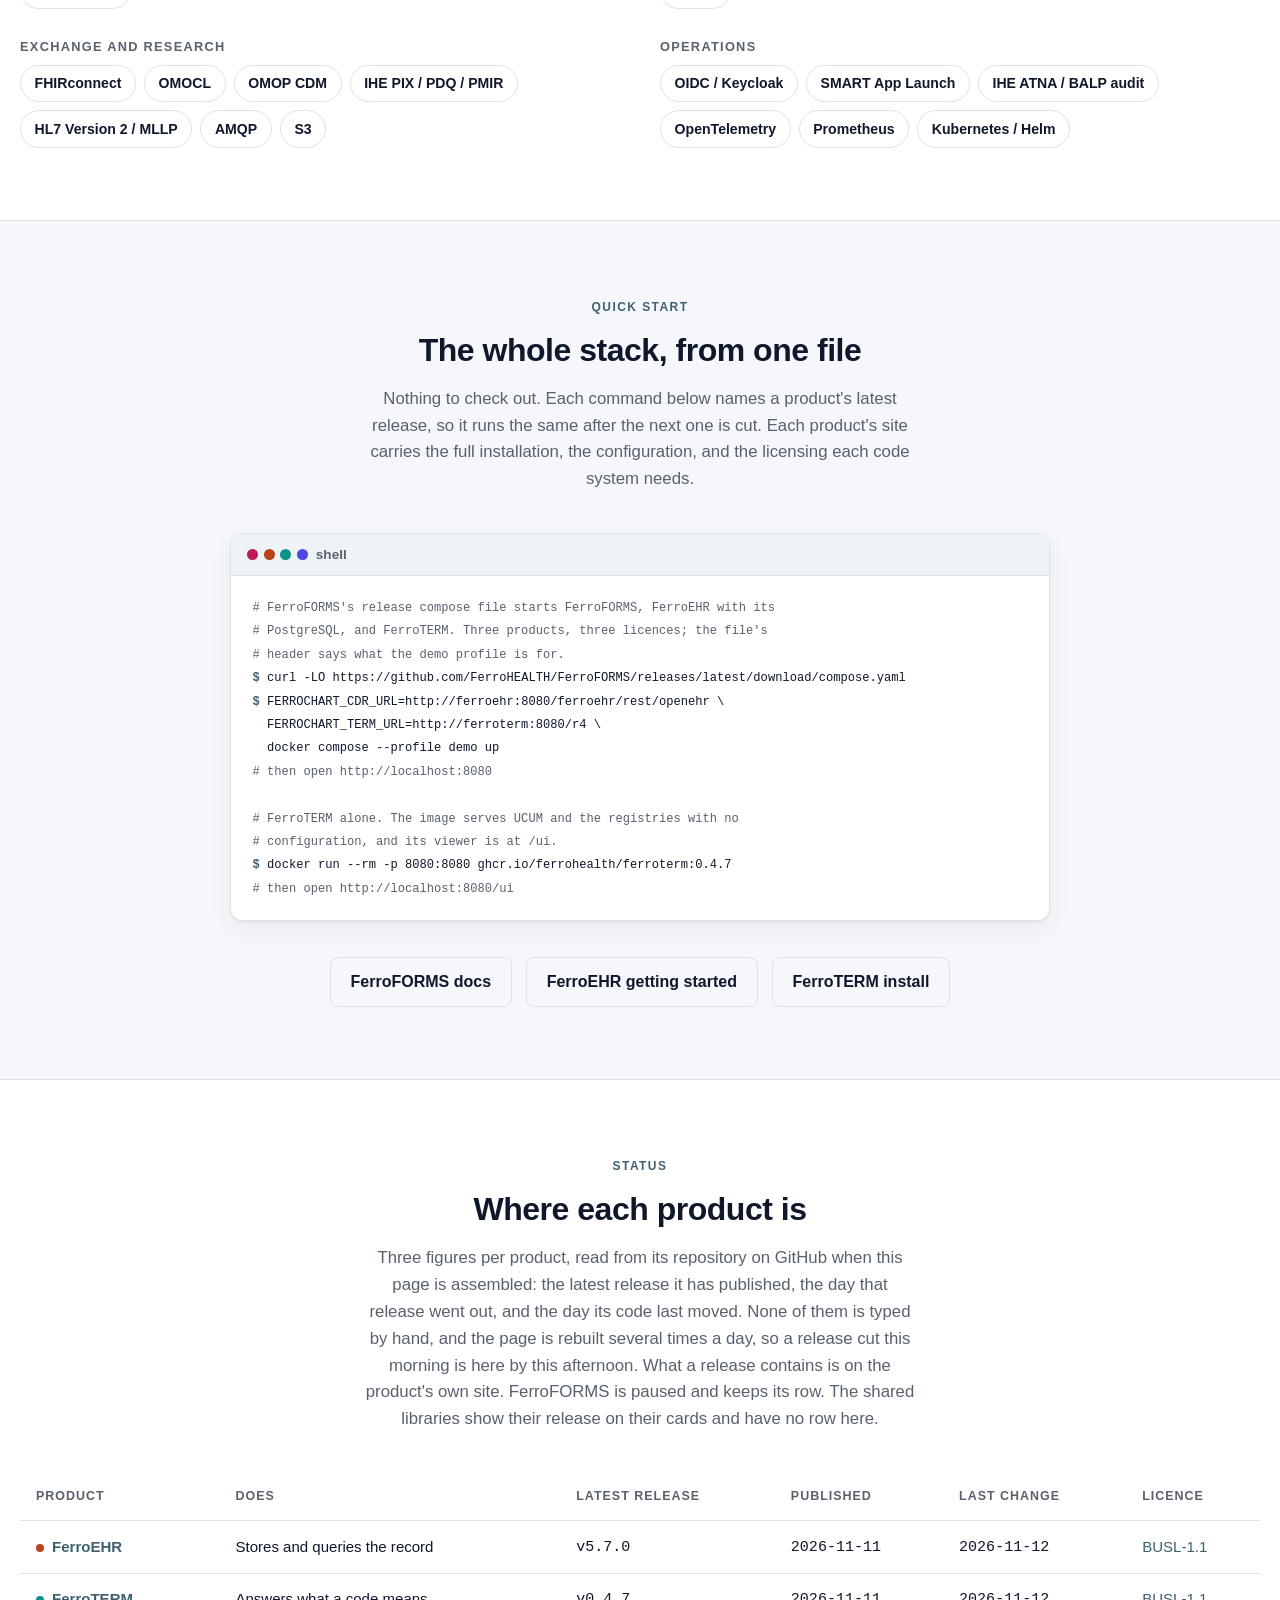
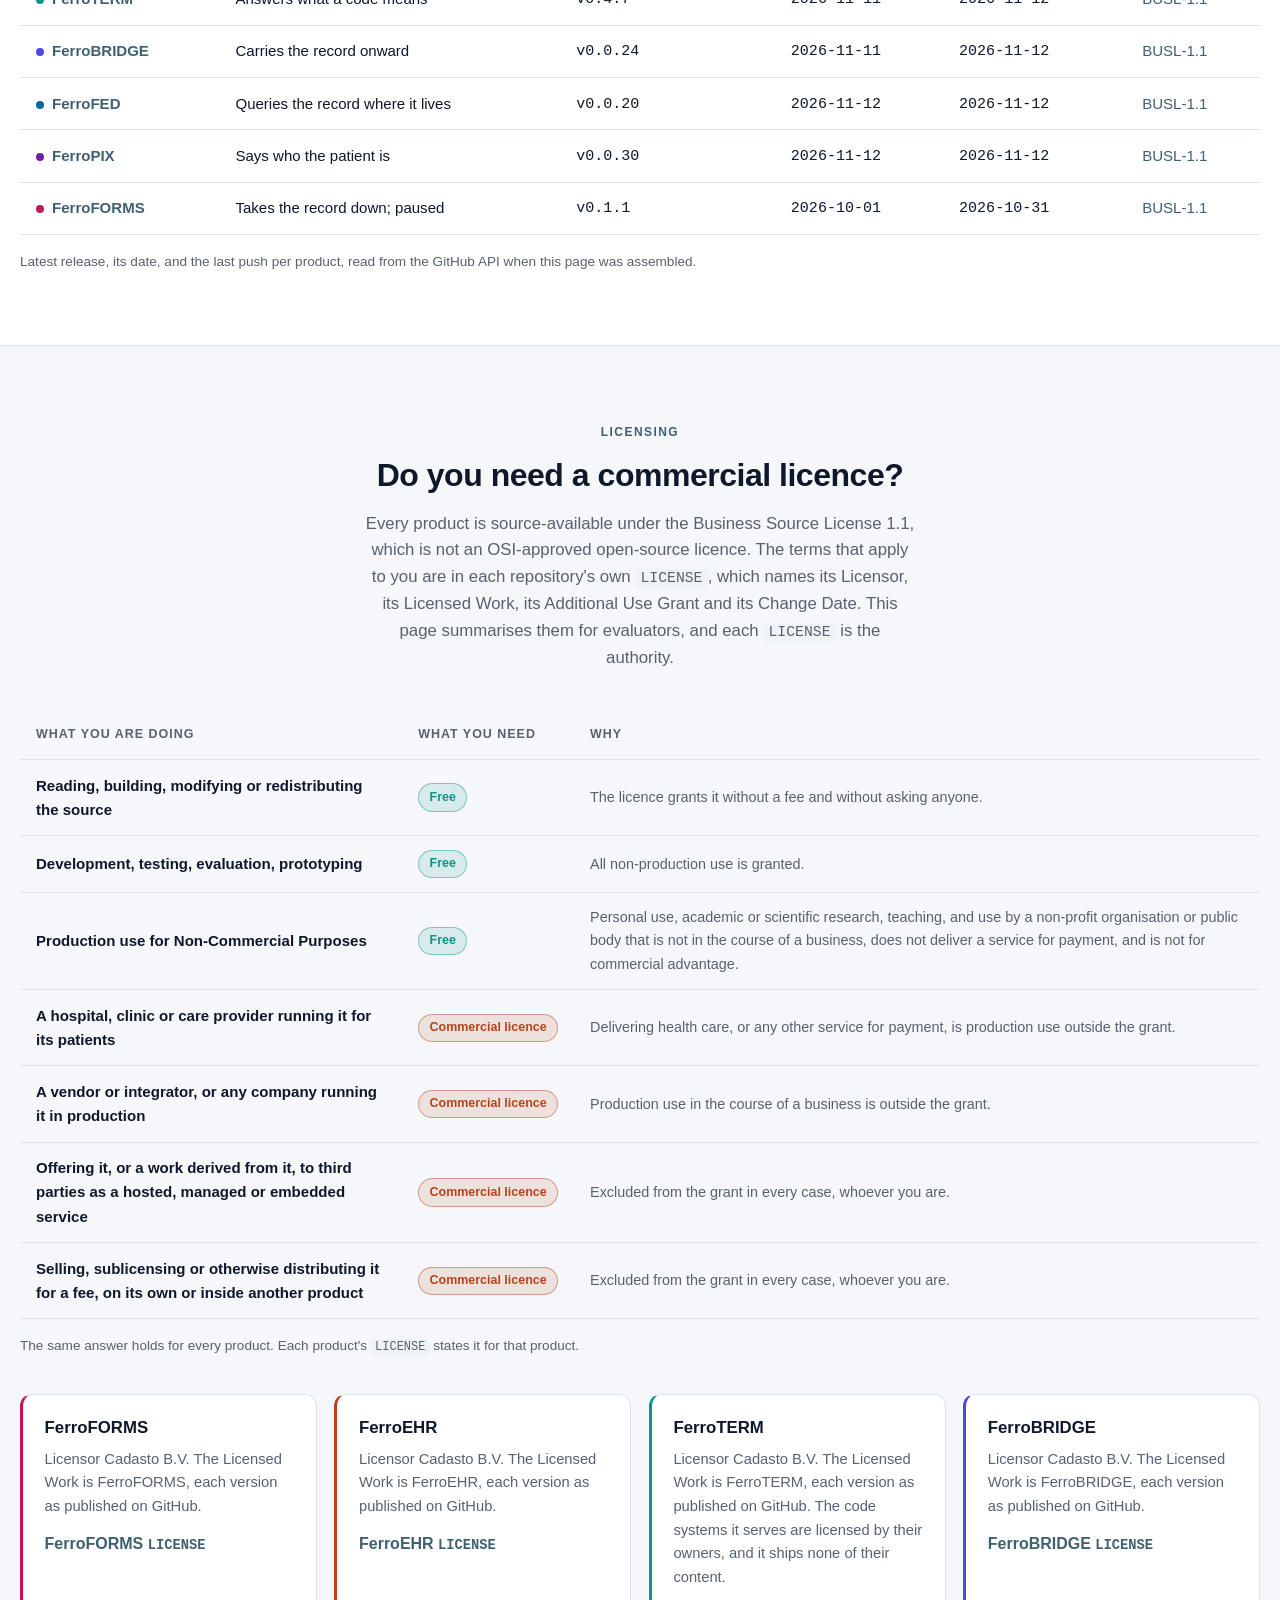
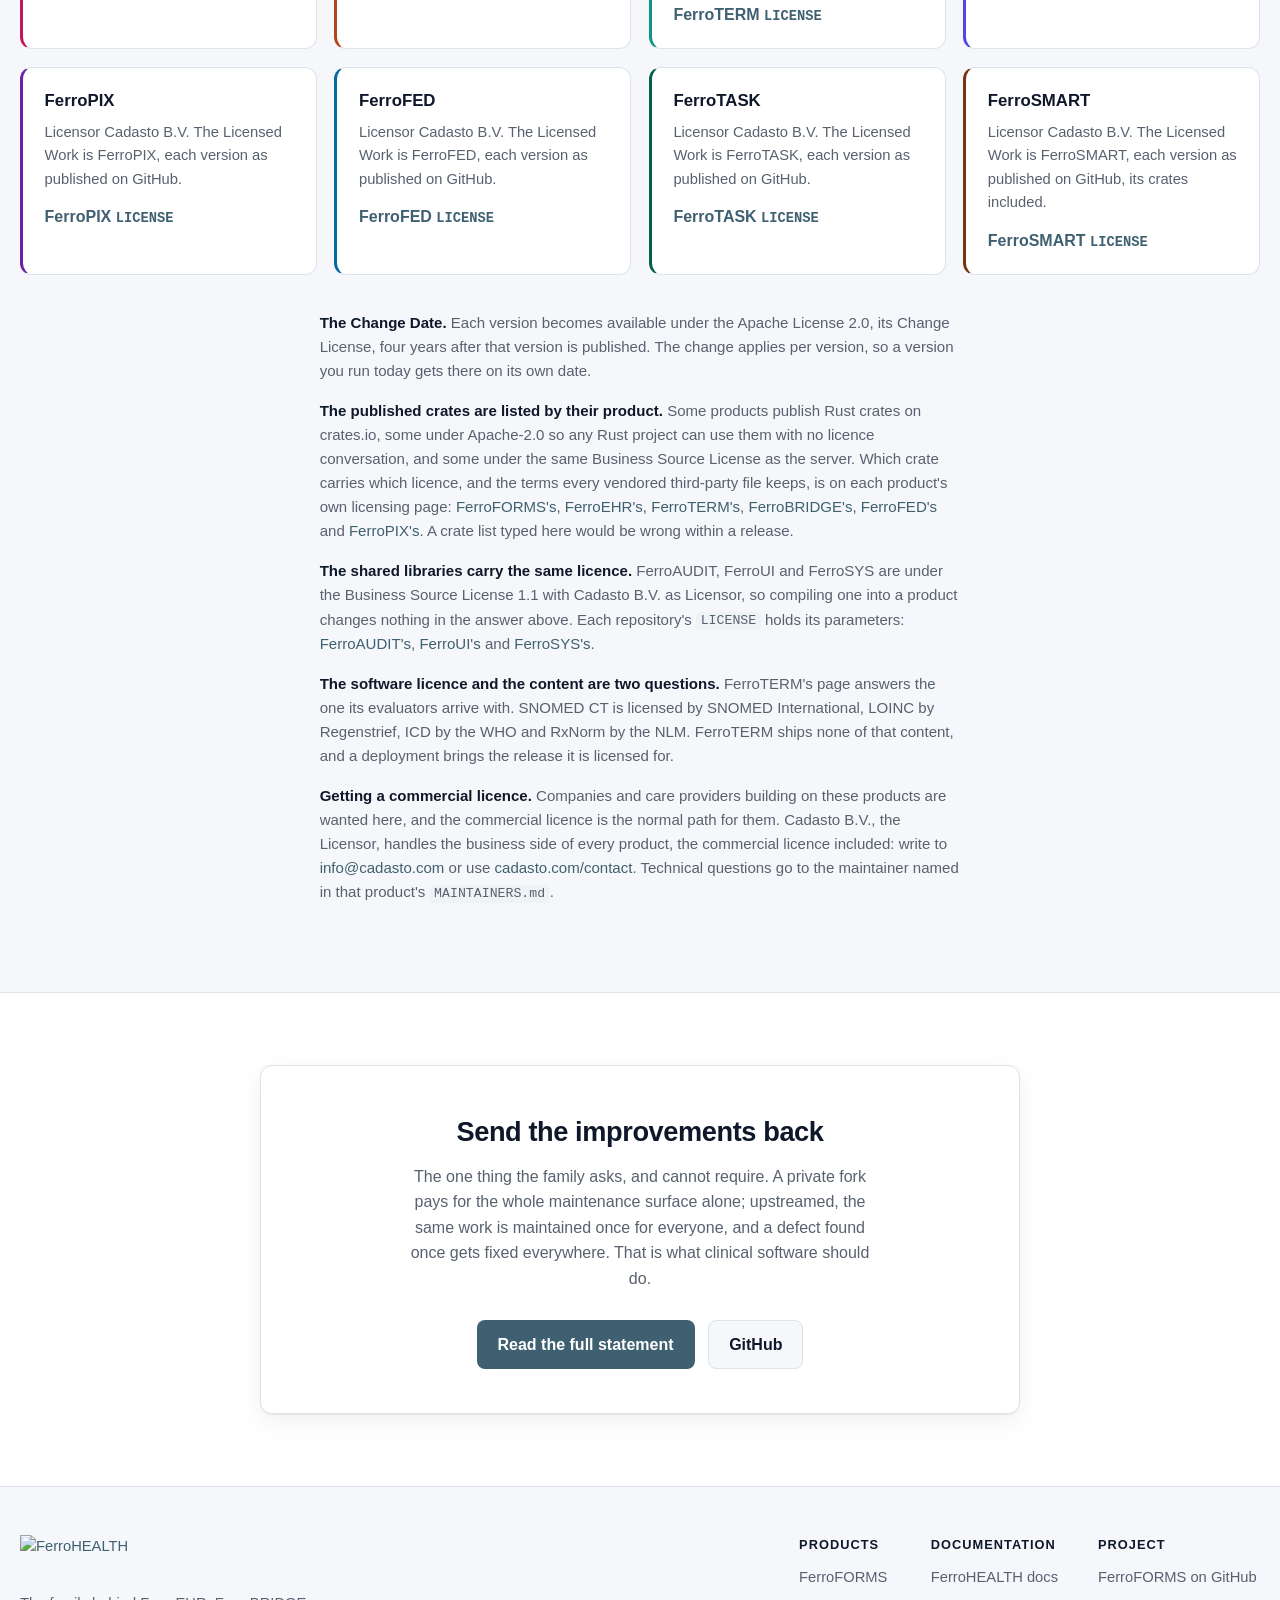
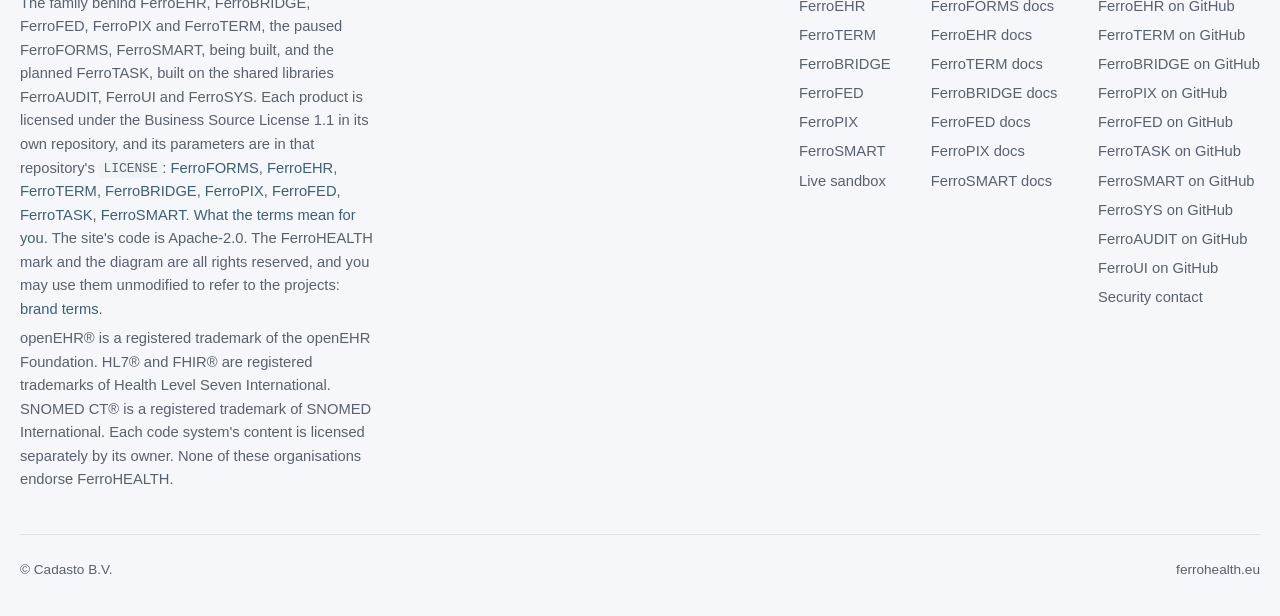
==== commit 5081cc3a: "docs(site): link ferrosmart.eu now that it serves a page FerroSMART's site and book went live at fer" ====
--- a/website/landing/index.html
+++ b/website/landing/index.html
@@ -81,7 +81,8 @@
           "https://ferroterm.eu/",
           "https://ferrobridge.eu/",
           "https://ferrofed.eu/",
-          "https://ferropix.eu/"
+          "https://ferropix.eu/",
+          "https://ferrosmart.eu/"
         ]
       },
       {
@@ -439,6 +440,7 @@
               <li>Publishes <code>ferrohealth-smart</code>, with which every product checks the tokens it is handed, <code>ferrohealth-authz</code>, the policy decision, and <code>ferrohealth-session</code>, the consoles' sign-in</li>
             </ul>
             <div class="product-cta">
+              <a class="btn btn-primary" href="https://ferrosmart.eu/" rel="noopener">ferrosmart.eu</a>
               <a class="btn btn-ghost" href="https://github.com/FerroHEALTH/FerroSMART" rel="noopener">GitHub</a>
               <span class="status" data-repo="FerroSMART">code moved 2026-11-17</span>
             </div>
@@ -1188,6 +1190,7 @@
               <li><a href="https://ferrobridge.eu/" rel="noopener">FerroBRIDGE</a></li>
               <li><a href="https://ferrofed.eu/" rel="noopener">FerroFED</a></li>
               <li><a href="https://ferropix.eu/" rel="noopener">FerroPIX</a></li>
+              <li><a href="https://ferrosmart.eu/" rel="noopener">FerroSMART</a></li>
               <li><a href="https://sandbox.ferroehr.eu" rel="noopener">Live sandbox</a></li>
             </ul>
           </div>
@@ -1201,6 +1204,7 @@
               <li><a href="https://ferrobridge.eu/docs/" rel="noopener">FerroBRIDGE docs</a></li>
               <li><a href="https://ferrofed.eu/docs/" rel="noopener">FerroFED docs</a></li>
               <li><a href="https://ferropix.eu/docs/" rel="noopener">FerroPIX docs</a></li>
+              <li><a href="https://ferrosmart.eu/docs/" rel="noopener">FerroSMART docs</a></li>
             </ul>
           </div>
           <div>
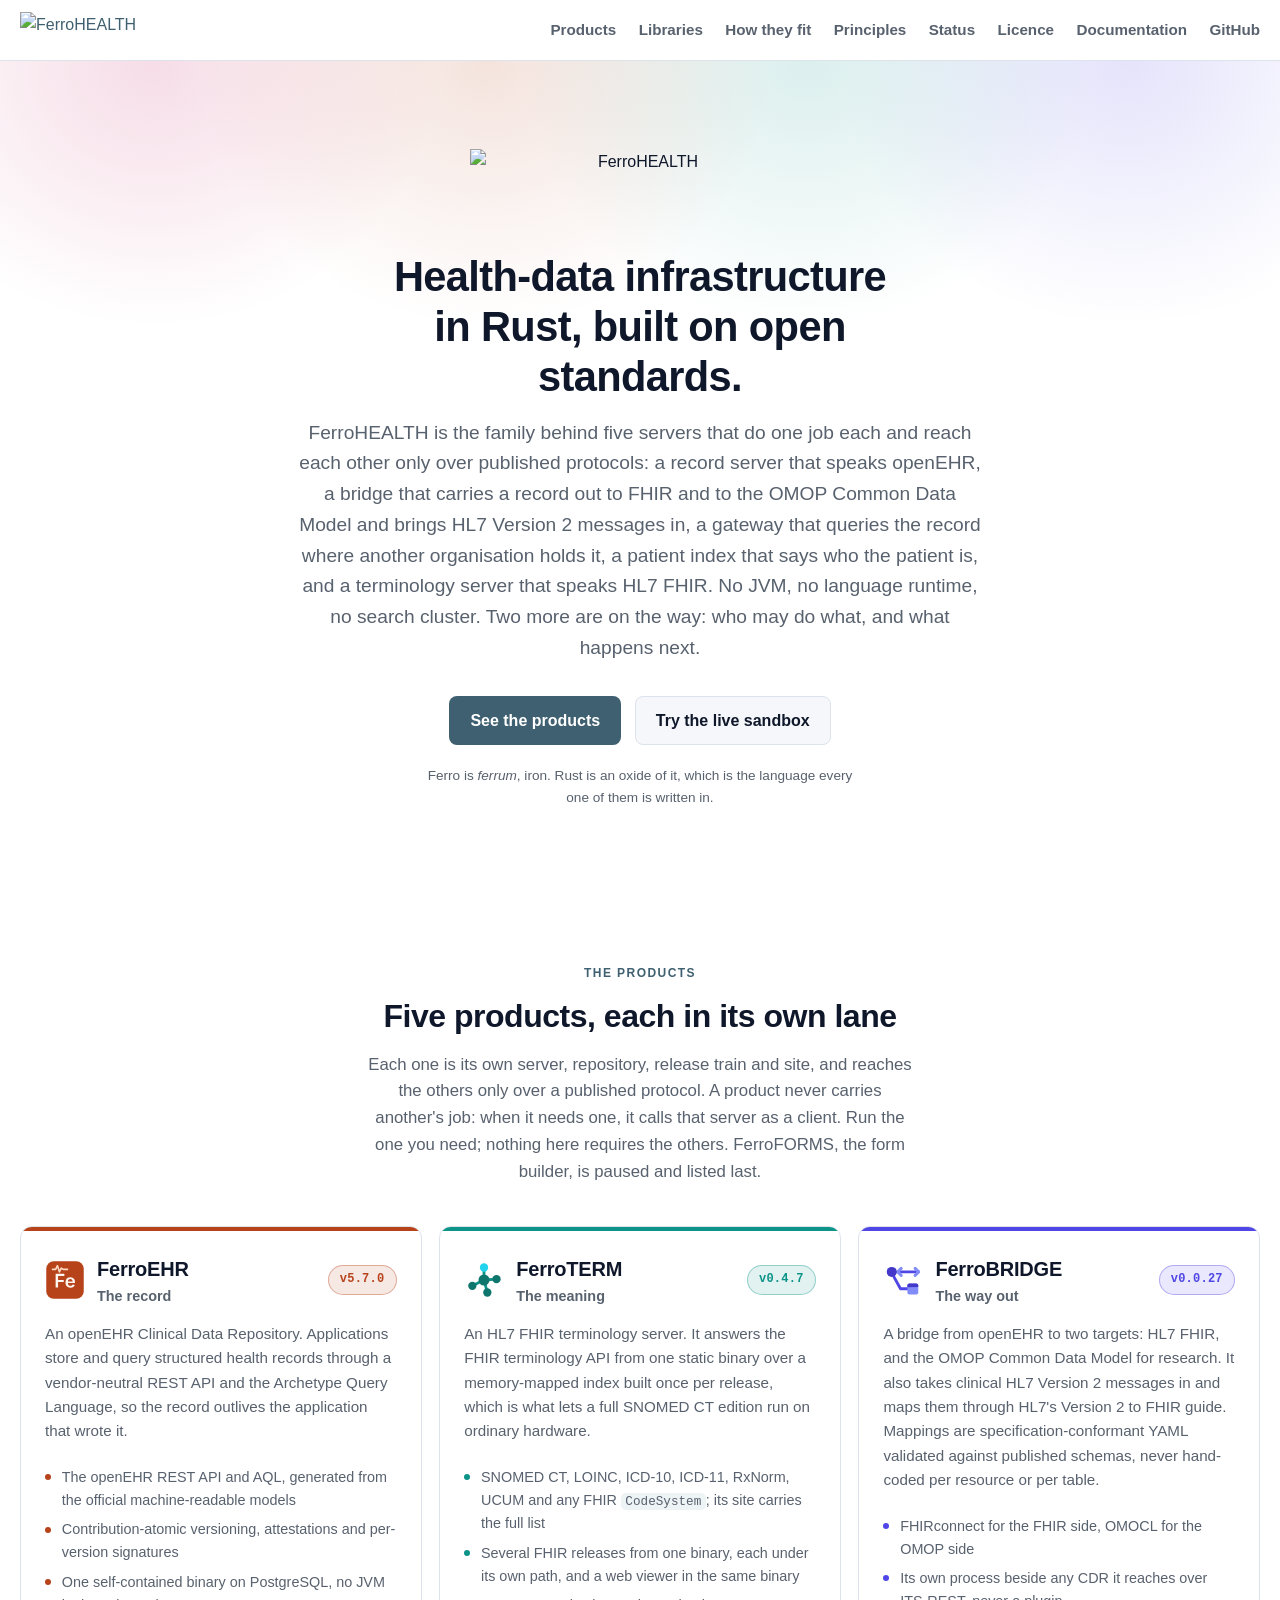
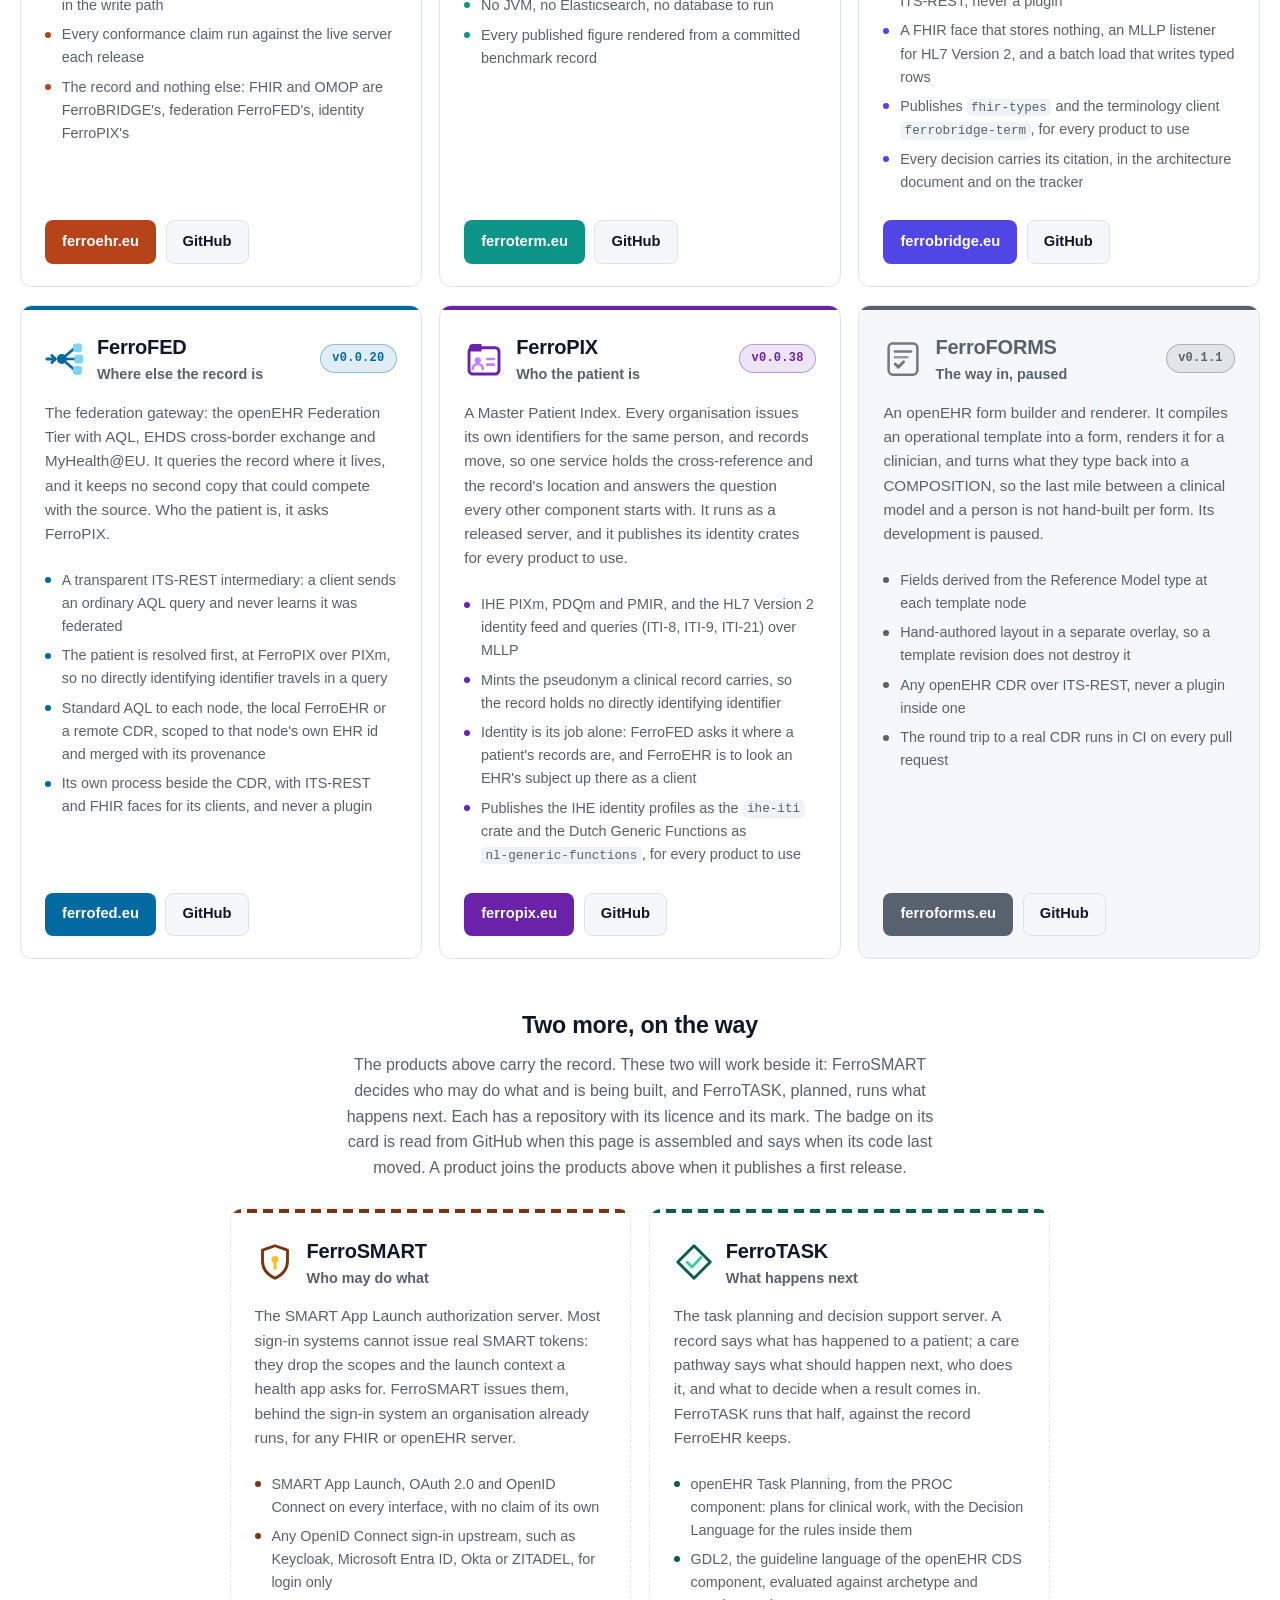
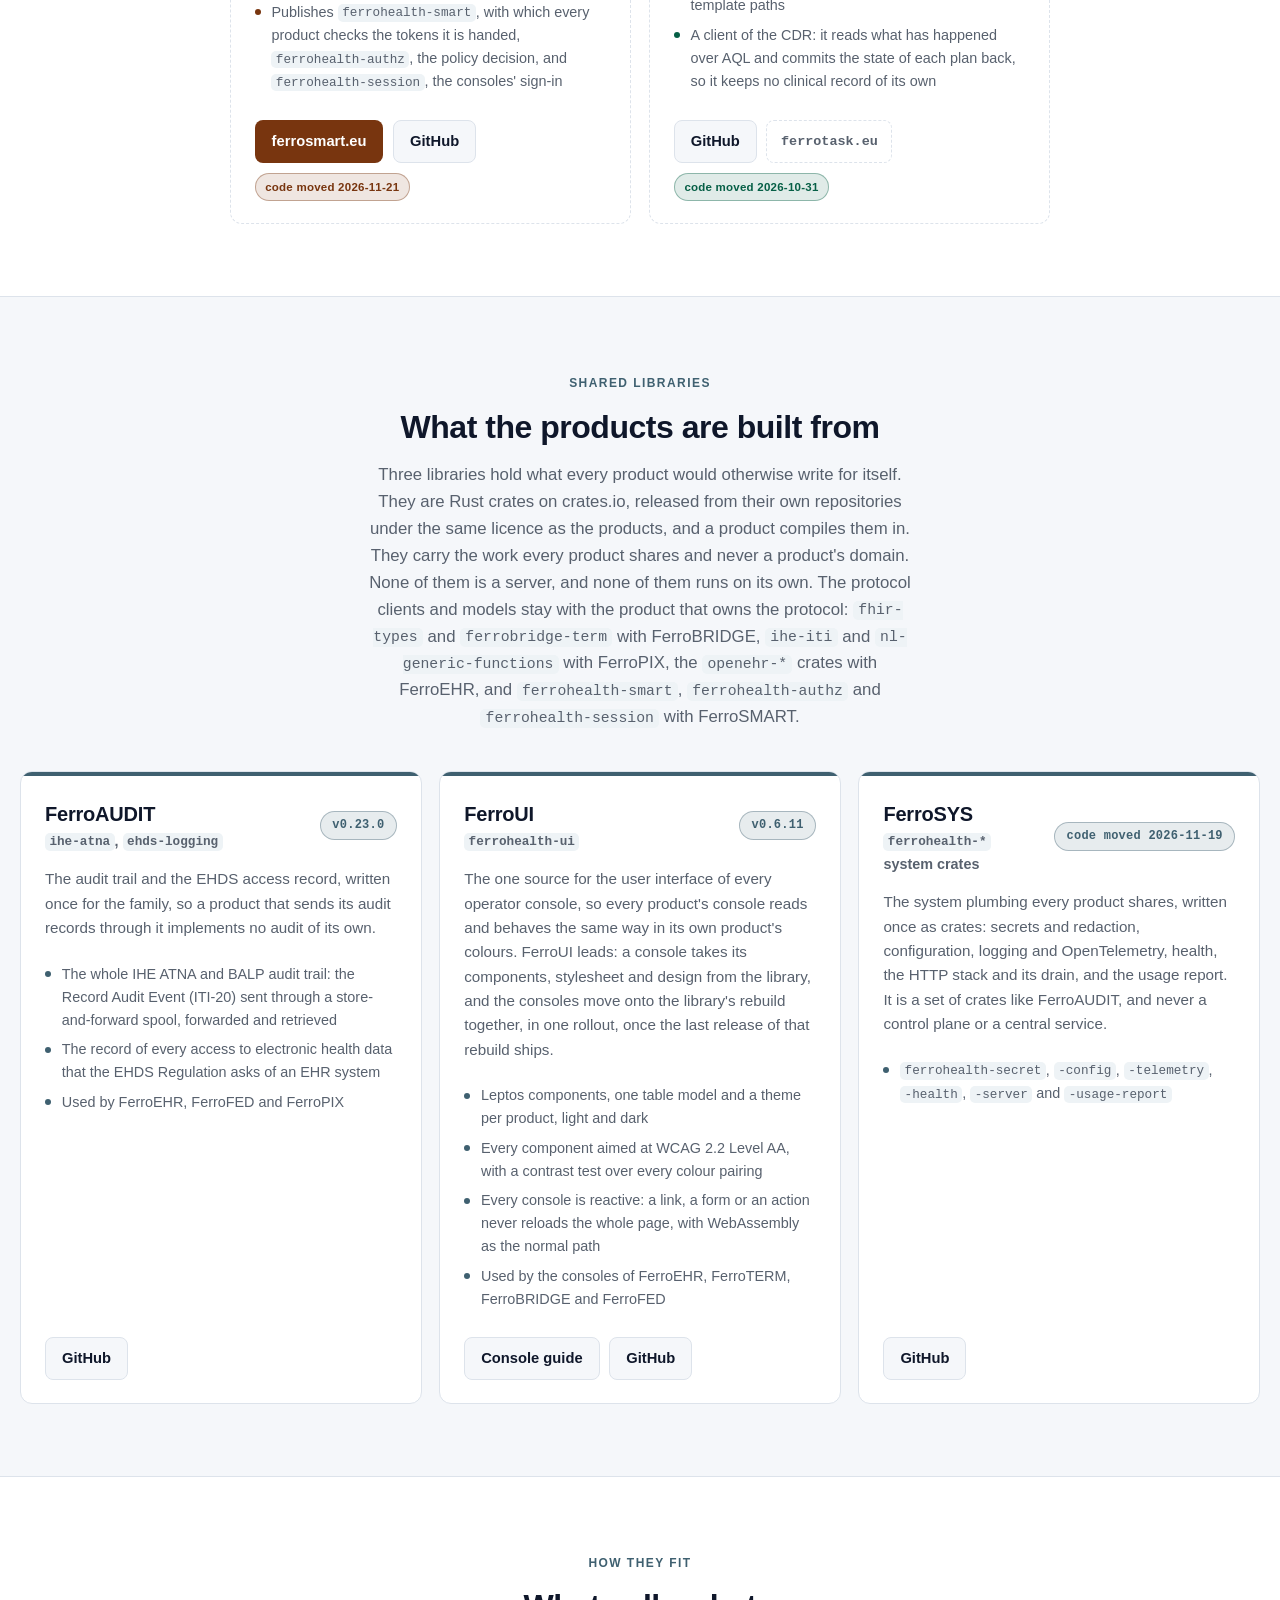
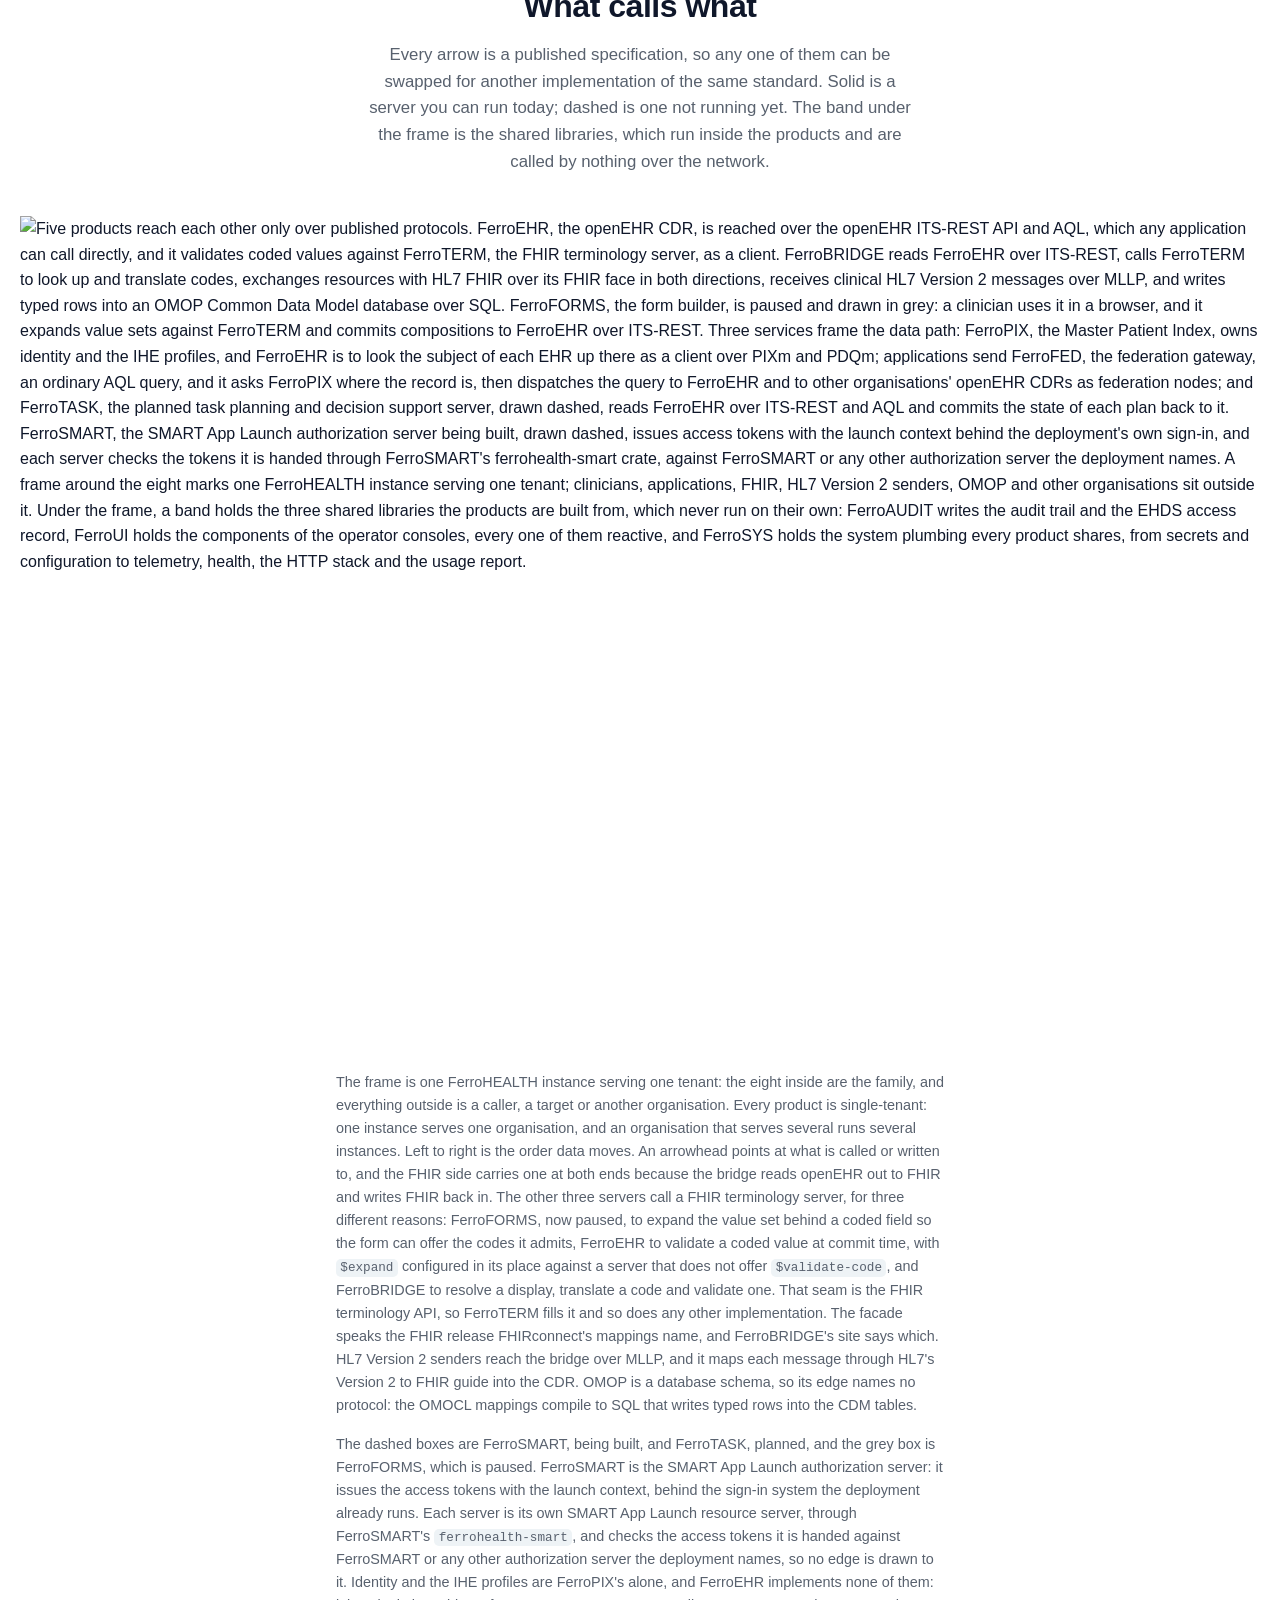
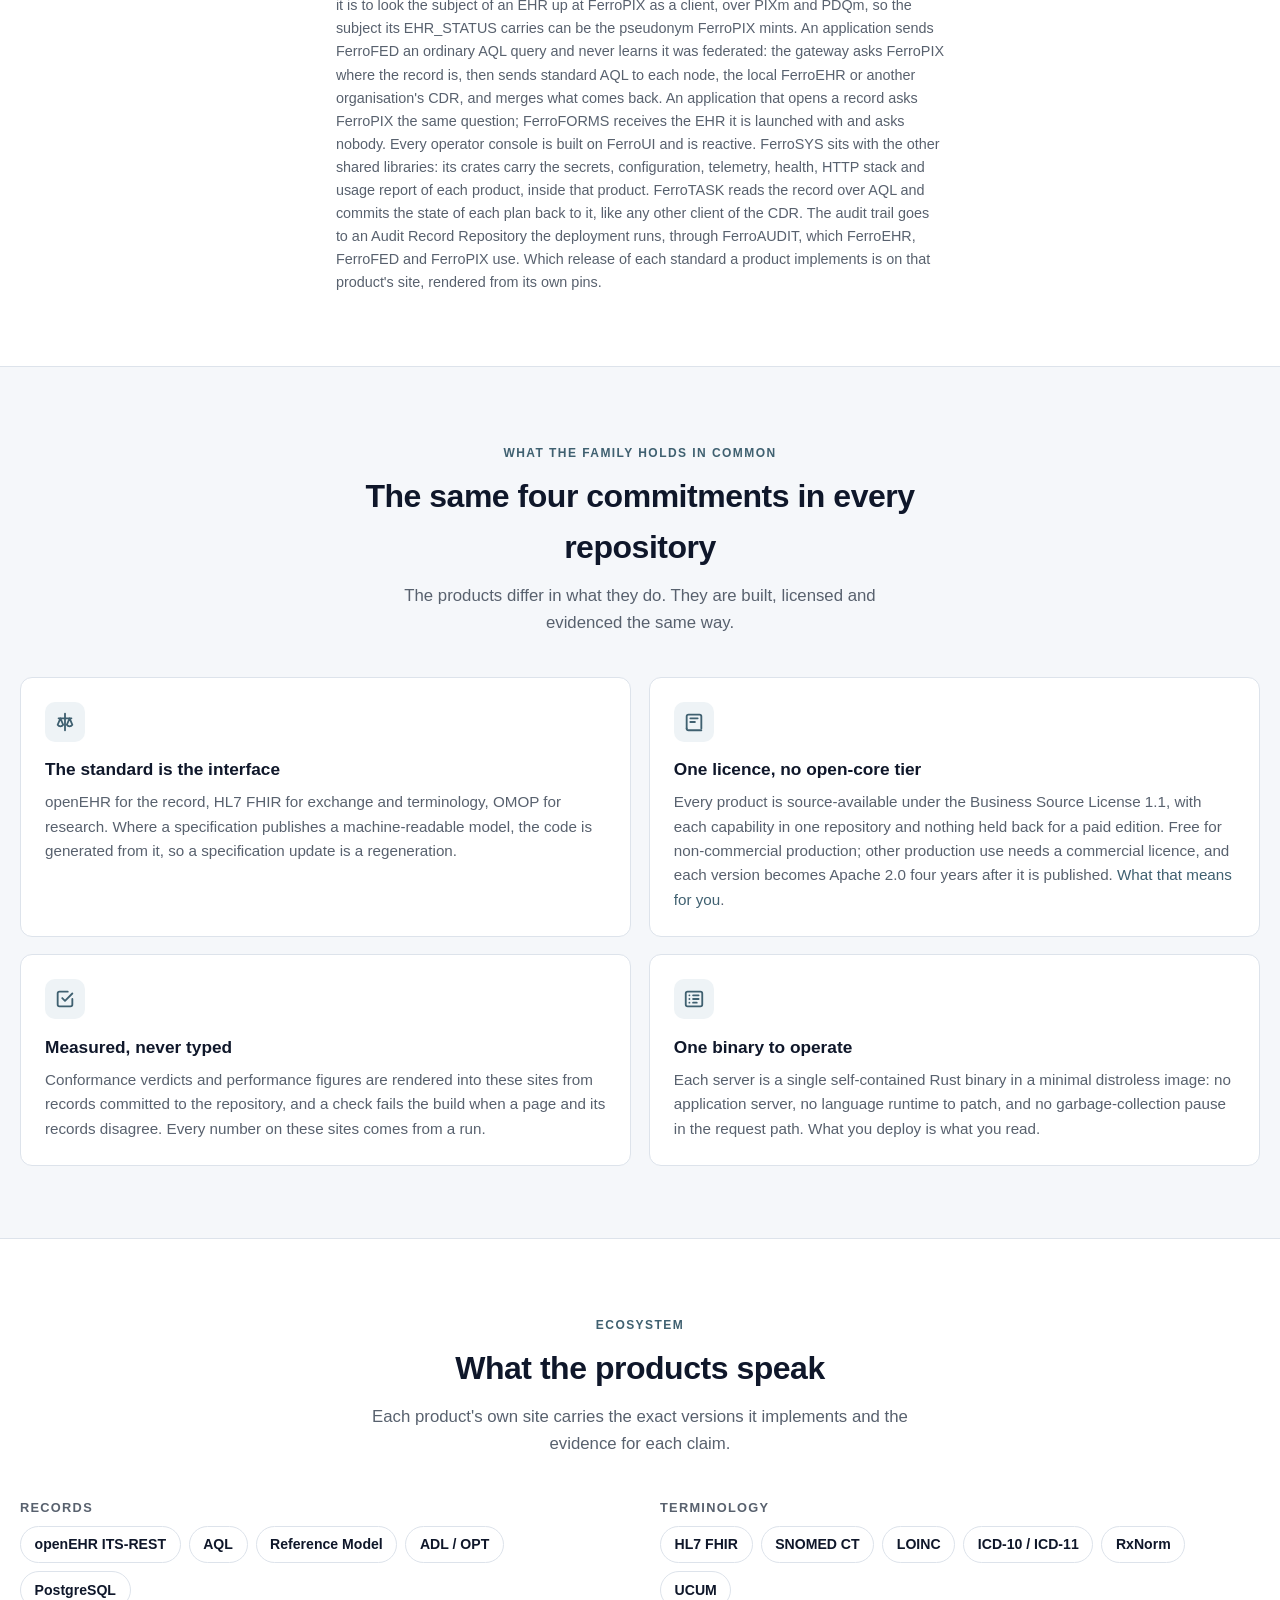
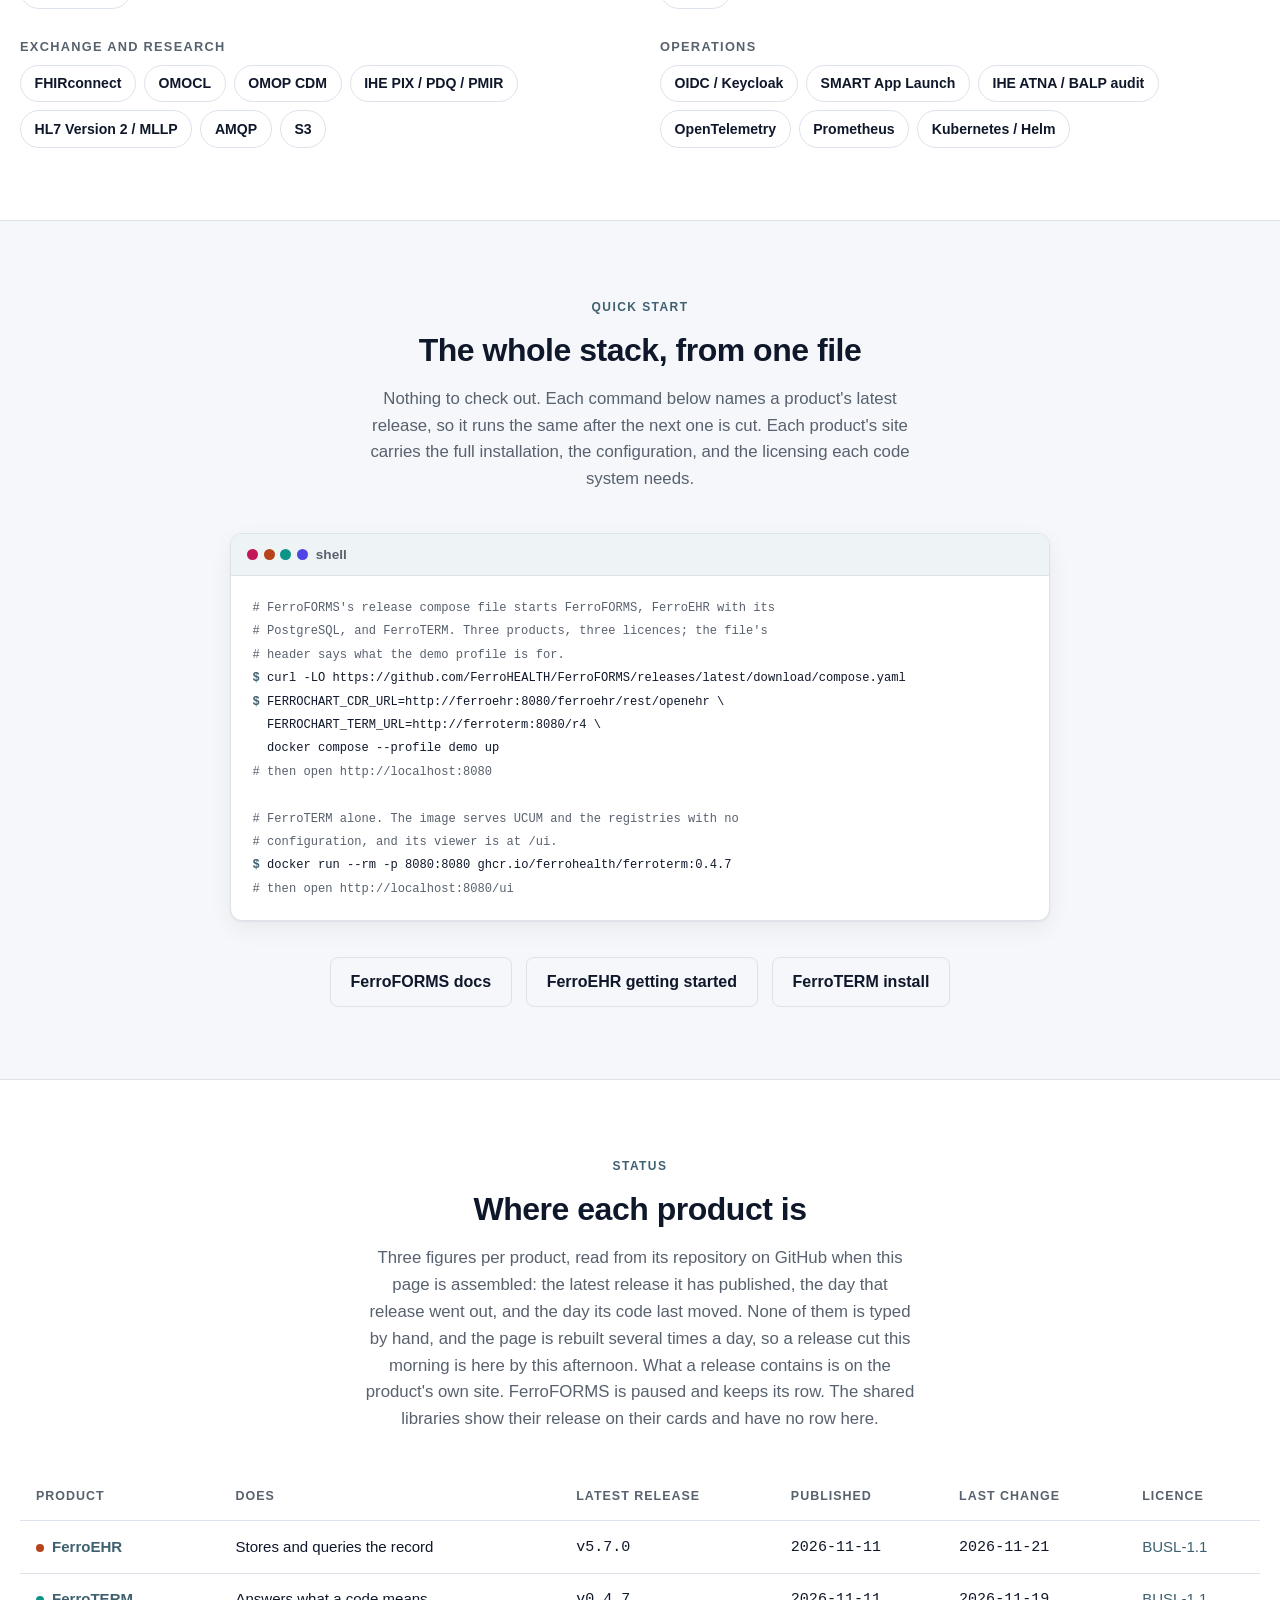
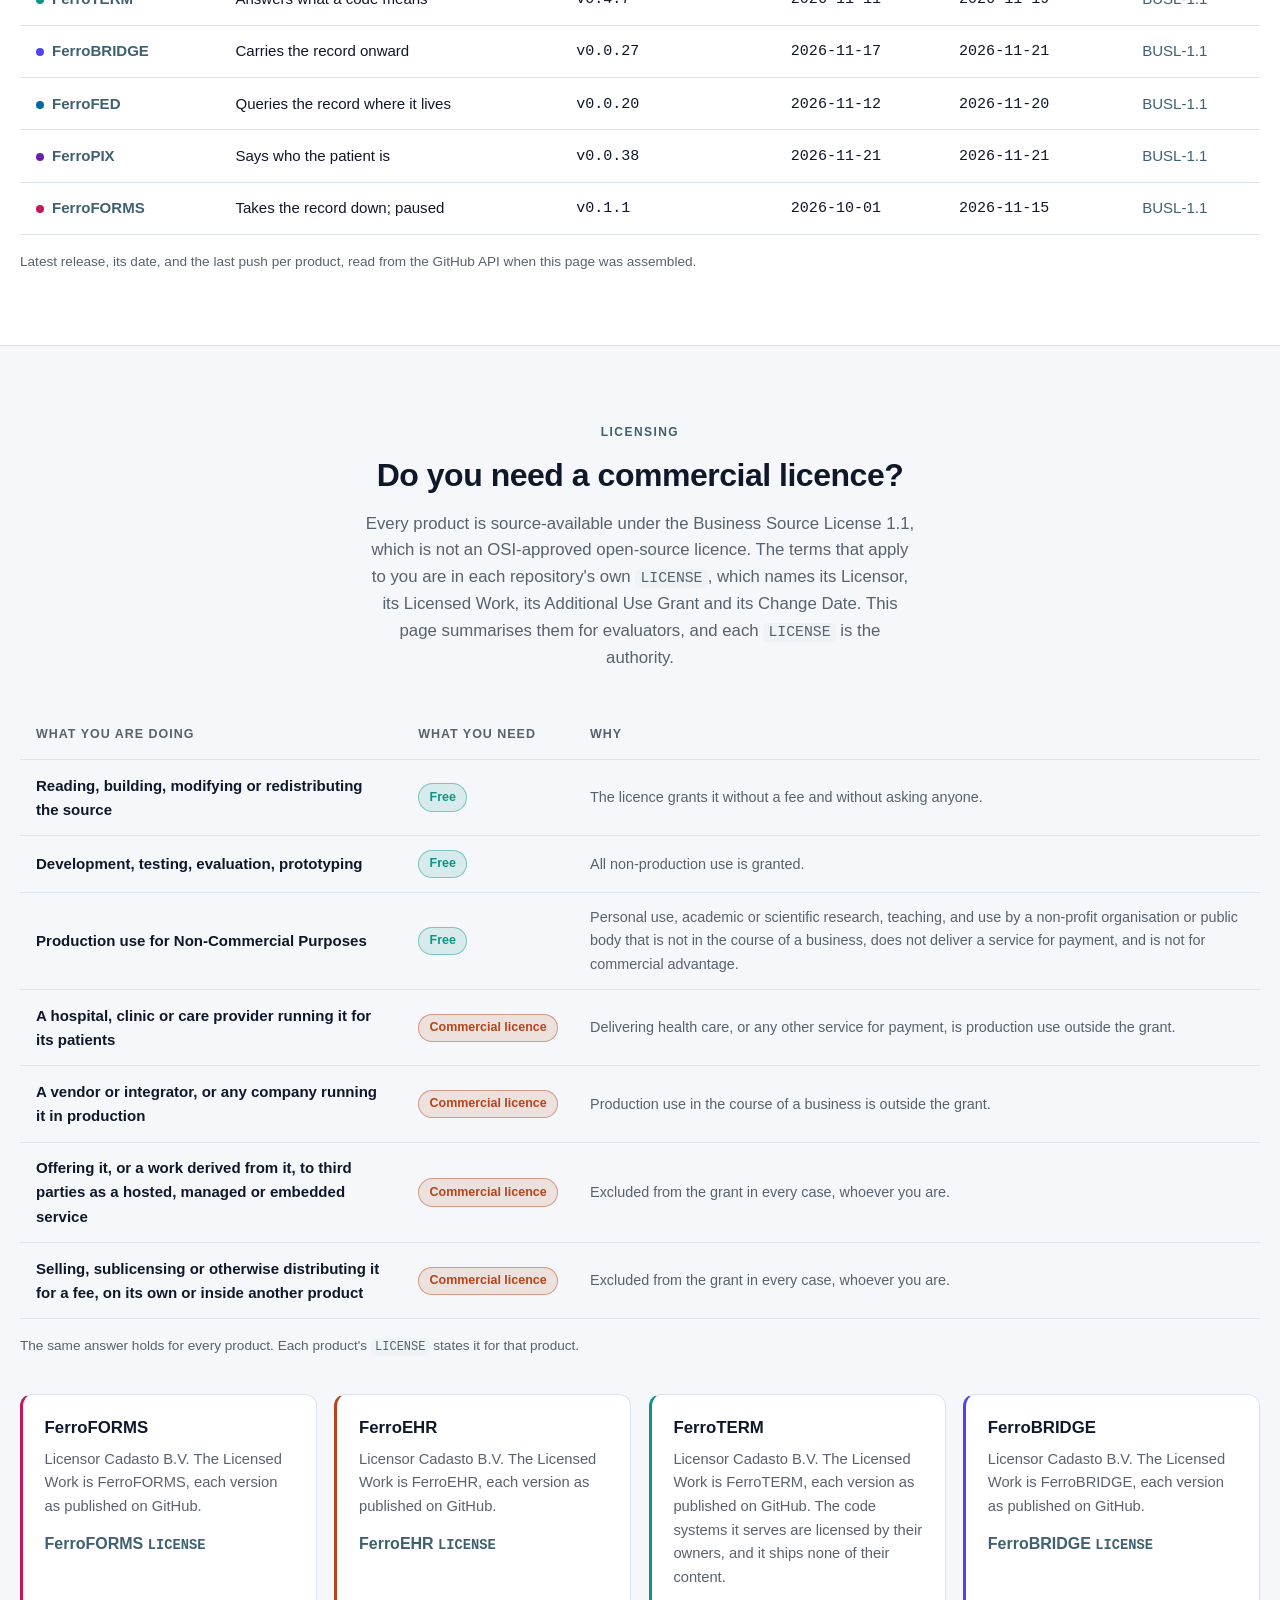
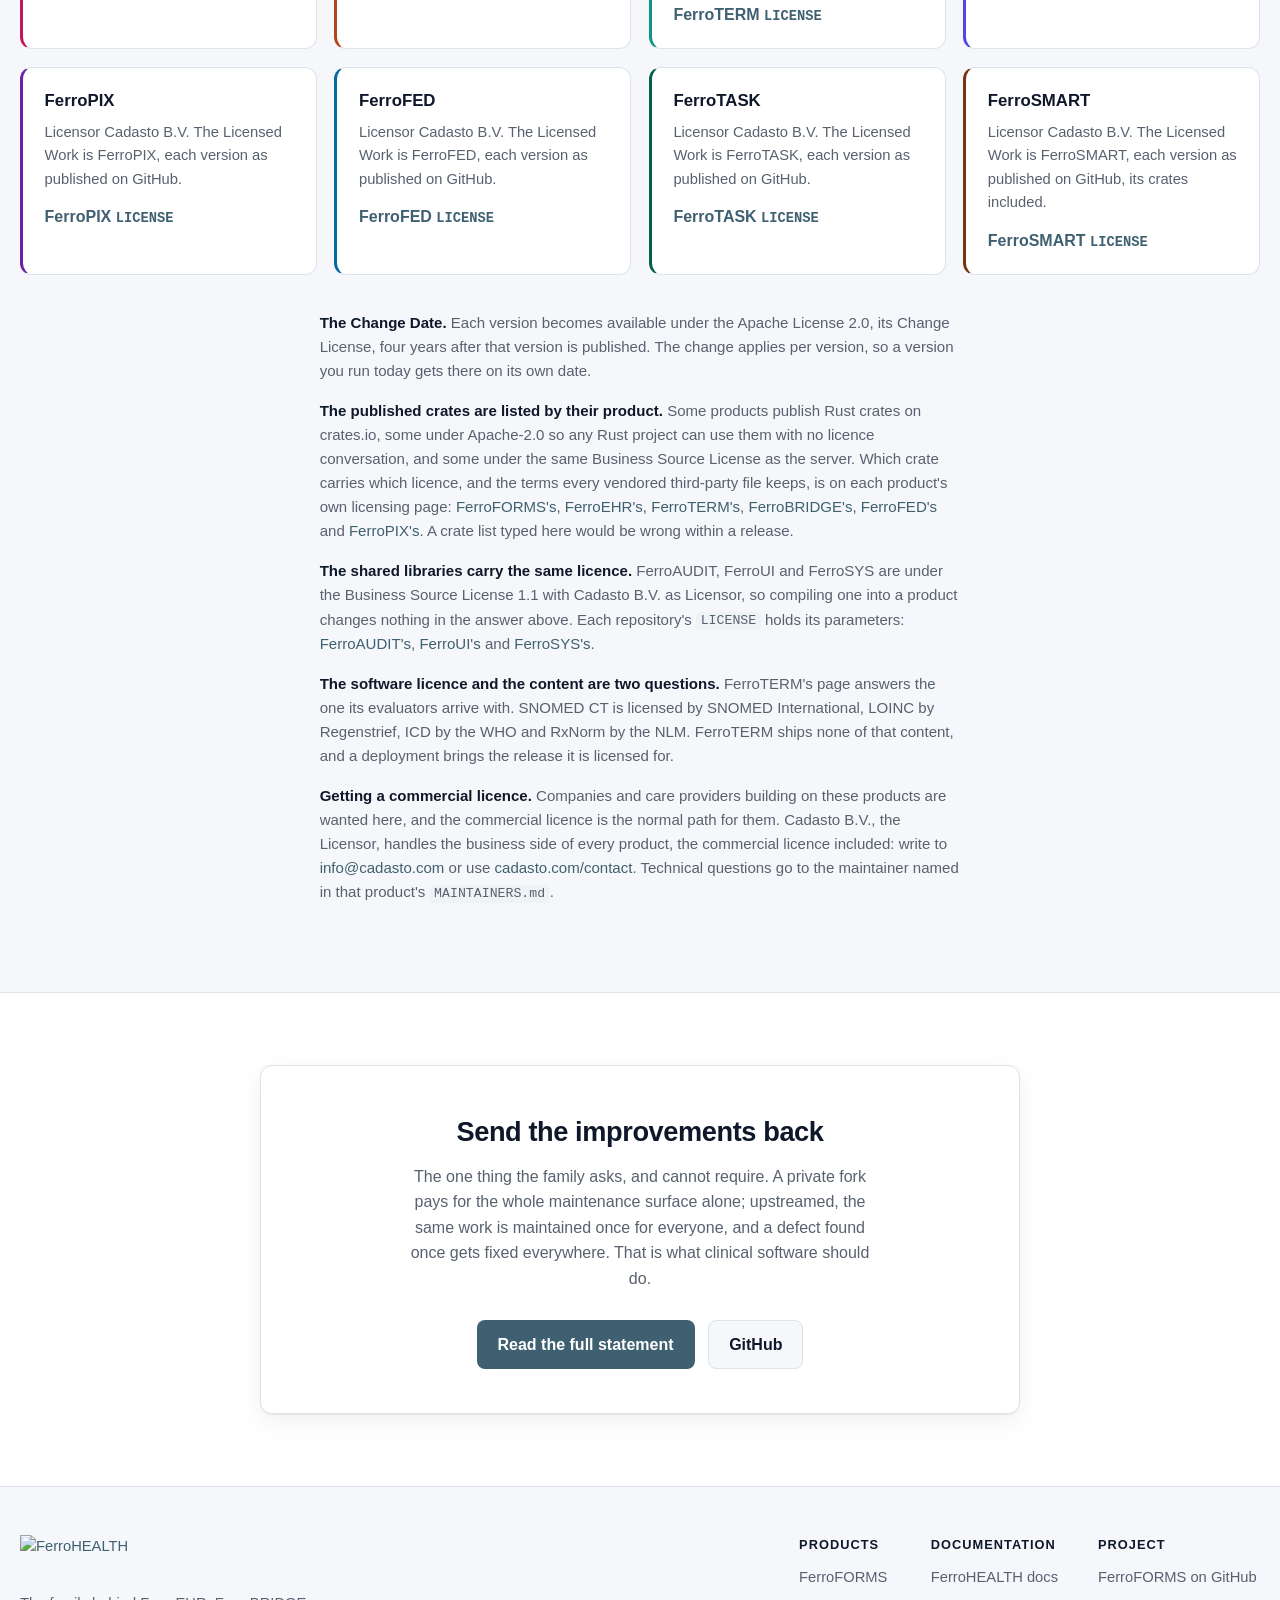
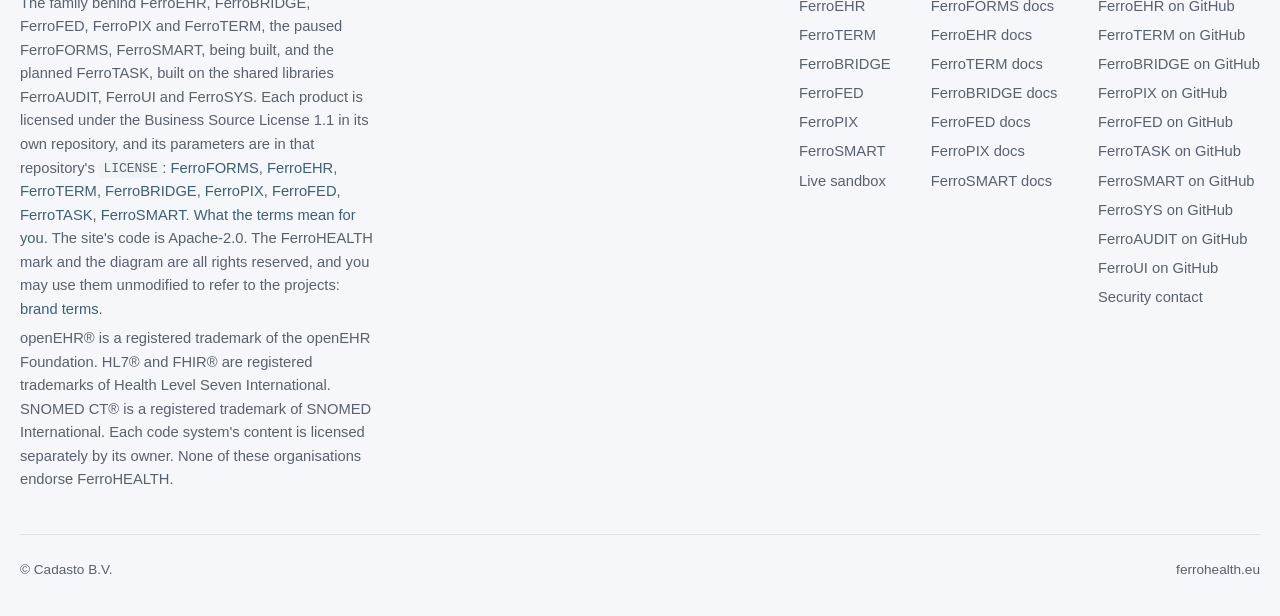
==== commit d720922d: "chore(site): refresh the committed release fallbacks Rendered by scripts/site/render-releases.sh fro" ====
--- a/website/landing/index.html
+++ b/website/landing/index.html
@@ -292,7 +292,7 @@
                 <h3><a href="https://ferrobridge.eu/" rel="noopener">FerroBRIDGE</a></h3>
                 <span class="role">The way out</span>
               </div>
-              <span class="status" data-rel="FerroBRIDGE">v0.0.24</span>
+              <span class="status" data-rel="FerroBRIDGE">v0.0.27</span>
             </div>
             <p>
               A bridge from openEHR to two targets: HL7 FHIR, and the OMOP
@@ -348,7 +348,7 @@
                 <h3><a href="https://ferropix.eu/" rel="noopener">FerroPIX</a></h3>
                 <span class="role">Who the patient is</span>
               </div>
-              <span class="status" data-rel="FerroPIX">v0.0.30</span>
+              <span class="status" data-rel="FerroPIX">v0.0.38</span>
             </div>
             <p>
               A Master Patient Index. Every organisation issues its own
@@ -442,7 +442,7 @@
             <div class="product-cta">
               <a class="btn btn-primary" href="https://ferrosmart.eu/" rel="noopener">ferrosmart.eu</a>
               <a class="btn btn-ghost" href="https://github.com/FerroHEALTH/FerroSMART" rel="noopener">GitHub</a>
-              <span class="status" data-repo="FerroSMART">code moved 2026-11-17</span>
+              <span class="status" data-repo="FerroSMART">code moved 2026-11-21</span>
             </div>
           </article>
 
@@ -507,7 +507,7 @@
                 <h3><a href="https://github.com/FerroHEALTH/FerroAUDIT" rel="noopener">FerroAUDIT</a></h3>
                 <span class="role"><code>ihe-atna</code>, <code>ehds-logging</code></span>
               </div>
-              <span class="status" data-rel="FerroAUDIT">v0.15.0</span>
+              <span class="status" data-rel="FerroAUDIT">v0.23.0</span>
             </div>
             <p>
               The audit trail and the EHDS access record, written once for the
@@ -530,7 +530,7 @@
                 <h3><a href="https://github.com/FerroHEALTH/FerroUI" rel="noopener">FerroUI</a></h3>
                 <span class="role"><code>ferrohealth-ui</code></span>
               </div>
-              <span class="status" data-rel="FerroUI">v0.6.9</span>
+              <span class="status" data-rel="FerroUI">v0.6.11</span>
             </div>
             <p>
               The one source for the user interface of every operator
@@ -558,7 +558,7 @@
                 <h3><a href="https://github.com/FerroHEALTH/FerroSYS" rel="noopener">FerroSYS</a></h3>
                 <span class="role"><code>ferrohealth-*</code> system crates</span>
               </div>
-              <span class="status" data-repo="FerroSYS">code moved 2026-11-12</span>
+              <span class="status" data-repo="FerroSYS">code moved 2026-11-19</span>
             </div>
             <p>
               The system plumbing every product shares, written once as
@@ -869,7 +869,7 @@
                 <td>Stores and queries the record</td>
                 <td class="num" data-rel="FerroEHR">v5.7.0</td>
                 <td class="num"><time data-rel-date="FerroEHR" datetime="2026-11-11">2026-11-11</time></td>
-                <td class="num"><time data-pushed="FerroEHR" datetime="2026-11-12">2026-11-12</time></td>
+                <td class="num"><time data-pushed="FerroEHR" datetime="2026-11-21">2026-11-21</time></td>
                 <td><a href="https://github.com/FerroHEALTH/FerroEHR/blob/main/LICENSE" rel="noopener">BUSL-1.1</a></td>
               </tr>
               <tr class="row-term">
@@ -877,15 +877,15 @@
                 <td>Answers what a code means</td>
                 <td class="num" data-rel="FerroTERM">v0.4.7</td>
                 <td class="num"><time data-rel-date="FerroTERM" datetime="2026-11-11">2026-11-11</time></td>
-                <td class="num"><time data-pushed="FerroTERM" datetime="2026-11-12">2026-11-12</time></td>
+                <td class="num"><time data-pushed="FerroTERM" datetime="2026-11-19">2026-11-19</time></td>
                 <td><a href="https://github.com/FerroHEALTH/FerroTERM/blob/main/LICENSE" rel="noopener">BUSL-1.1</a></td>
               </tr>
               <tr class="row-bridge">
                 <th scope="row"><span class="dot" aria-hidden="true"></span><a href="https://ferrobridge.eu/" rel="noopener">FerroBRIDGE</a></th>
                 <td>Carries the record onward</td>
-                <td class="num" data-rel="FerroBRIDGE">v0.0.24</td>
-                <td class="num"><time data-rel-date="FerroBRIDGE" datetime="2026-11-11">2026-11-11</time></td>
-                <td class="num"><time data-pushed="FerroBRIDGE" datetime="2026-11-12">2026-11-12</time></td>
+                <td class="num" data-rel="FerroBRIDGE">v0.0.27</td>
+                <td class="num"><time data-rel-date="FerroBRIDGE" datetime="2026-11-17">2026-11-17</time></td>
+                <td class="num"><time data-pushed="FerroBRIDGE" datetime="2026-11-21">2026-11-21</time></td>
                 <td><a href="https://github.com/FerroHEALTH/FerroBRIDGE/blob/main/LICENSE" rel="noopener">BUSL-1.1</a></td>
               </tr>
               <tr class="row-fed">
@@ -893,15 +893,15 @@
                 <td>Queries the record where it lives</td>
                 <td class="num" data-rel="FerroFED">v0.0.20</td>
                 <td class="num"><time data-rel-date="FerroFED" datetime="2026-11-12">2026-11-12</time></td>
-                <td class="num"><time data-pushed="FerroFED" datetime="2026-11-12">2026-11-12</time></td>
+                <td class="num"><time data-pushed="FerroFED" datetime="2026-11-20">2026-11-20</time></td>
                 <td><a href="https://github.com/FerroHEALTH/FerroFED/blob/main/LICENSE" rel="noopener">BUSL-1.1</a></td>
               </tr>
               <tr class="row-pix">
                 <th scope="row"><span class="dot" aria-hidden="true"></span><a href="https://ferropix.eu/" rel="noopener">FerroPIX</a></th>
                 <td>Says who the patient is</td>
-                <td class="num" data-rel="FerroPIX">v0.0.30</td>
-                <td class="num"><time data-rel-date="FerroPIX" datetime="2026-11-12">2026-11-12</time></td>
-                <td class="num"><time data-pushed="FerroPIX" datetime="2026-11-12">2026-11-12</time></td>
+                <td class="num" data-rel="FerroPIX">v0.0.38</td>
+                <td class="num"><time data-rel-date="FerroPIX" datetime="2026-11-21">2026-11-21</time></td>
+                <td class="num"><time data-pushed="FerroPIX" datetime="2026-11-21">2026-11-21</time></td>
                 <td><a href="https://github.com/FerroHEALTH/FerroPIX/blob/main/LICENSE" rel="noopener">BUSL-1.1</a></td>
               </tr>
               <tr class="row-forms">
@@ -909,7 +909,7 @@
                 <td>Takes the record down; paused</td>
                 <td class="num" data-rel="FerroFORMS">v0.1.1</td>
                 <td class="num"><time data-rel-date="FerroFORMS" datetime="2026-10-01">2026-10-01</time></td>
-                <td class="num"><time data-pushed="FerroFORMS" datetime="2026-10-31">2026-10-31</time></td>
+                <td class="num"><time data-pushed="FerroFORMS" datetime="2026-11-15">2026-11-15</time></td>
                 <td><a href="https://github.com/FerroHEALTH/FerroFORMS/blob/main/LICENSE" rel="noopener">BUSL-1.1</a></td>
               </tr>
             </tbody>
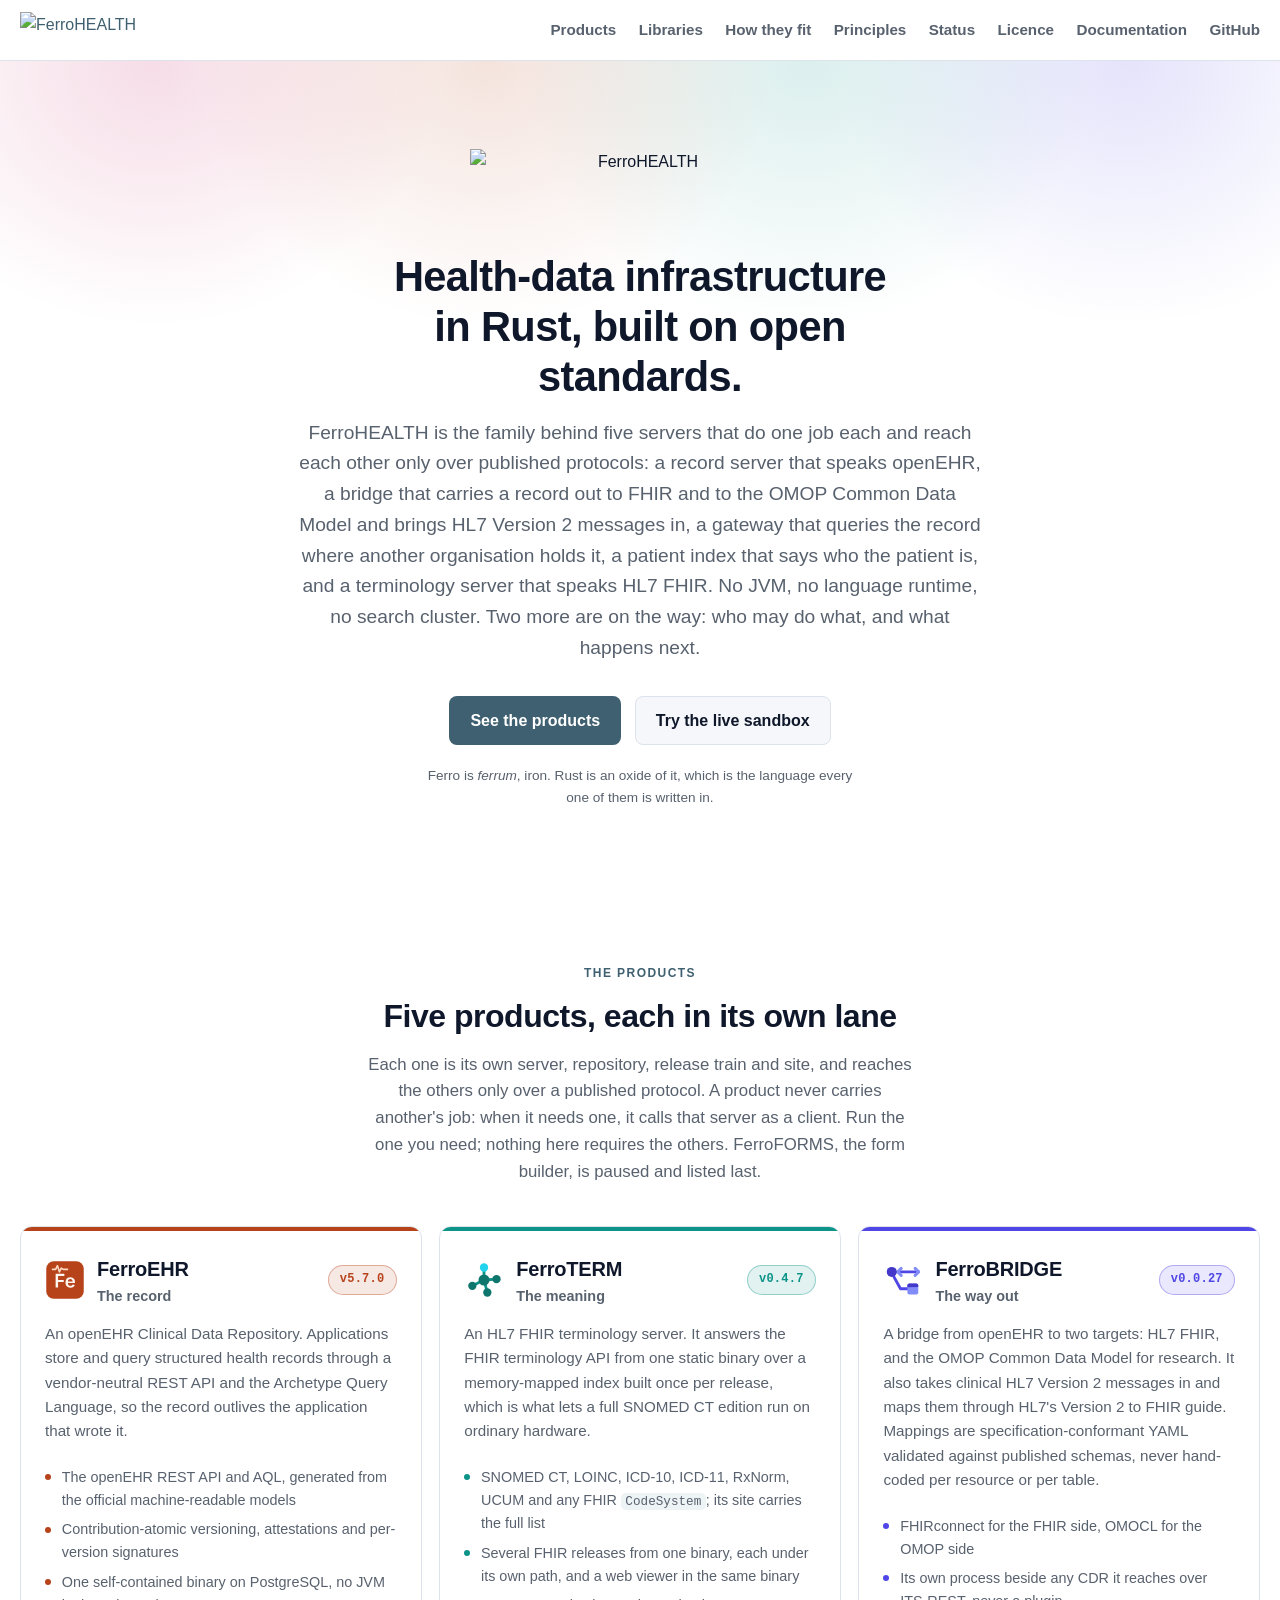
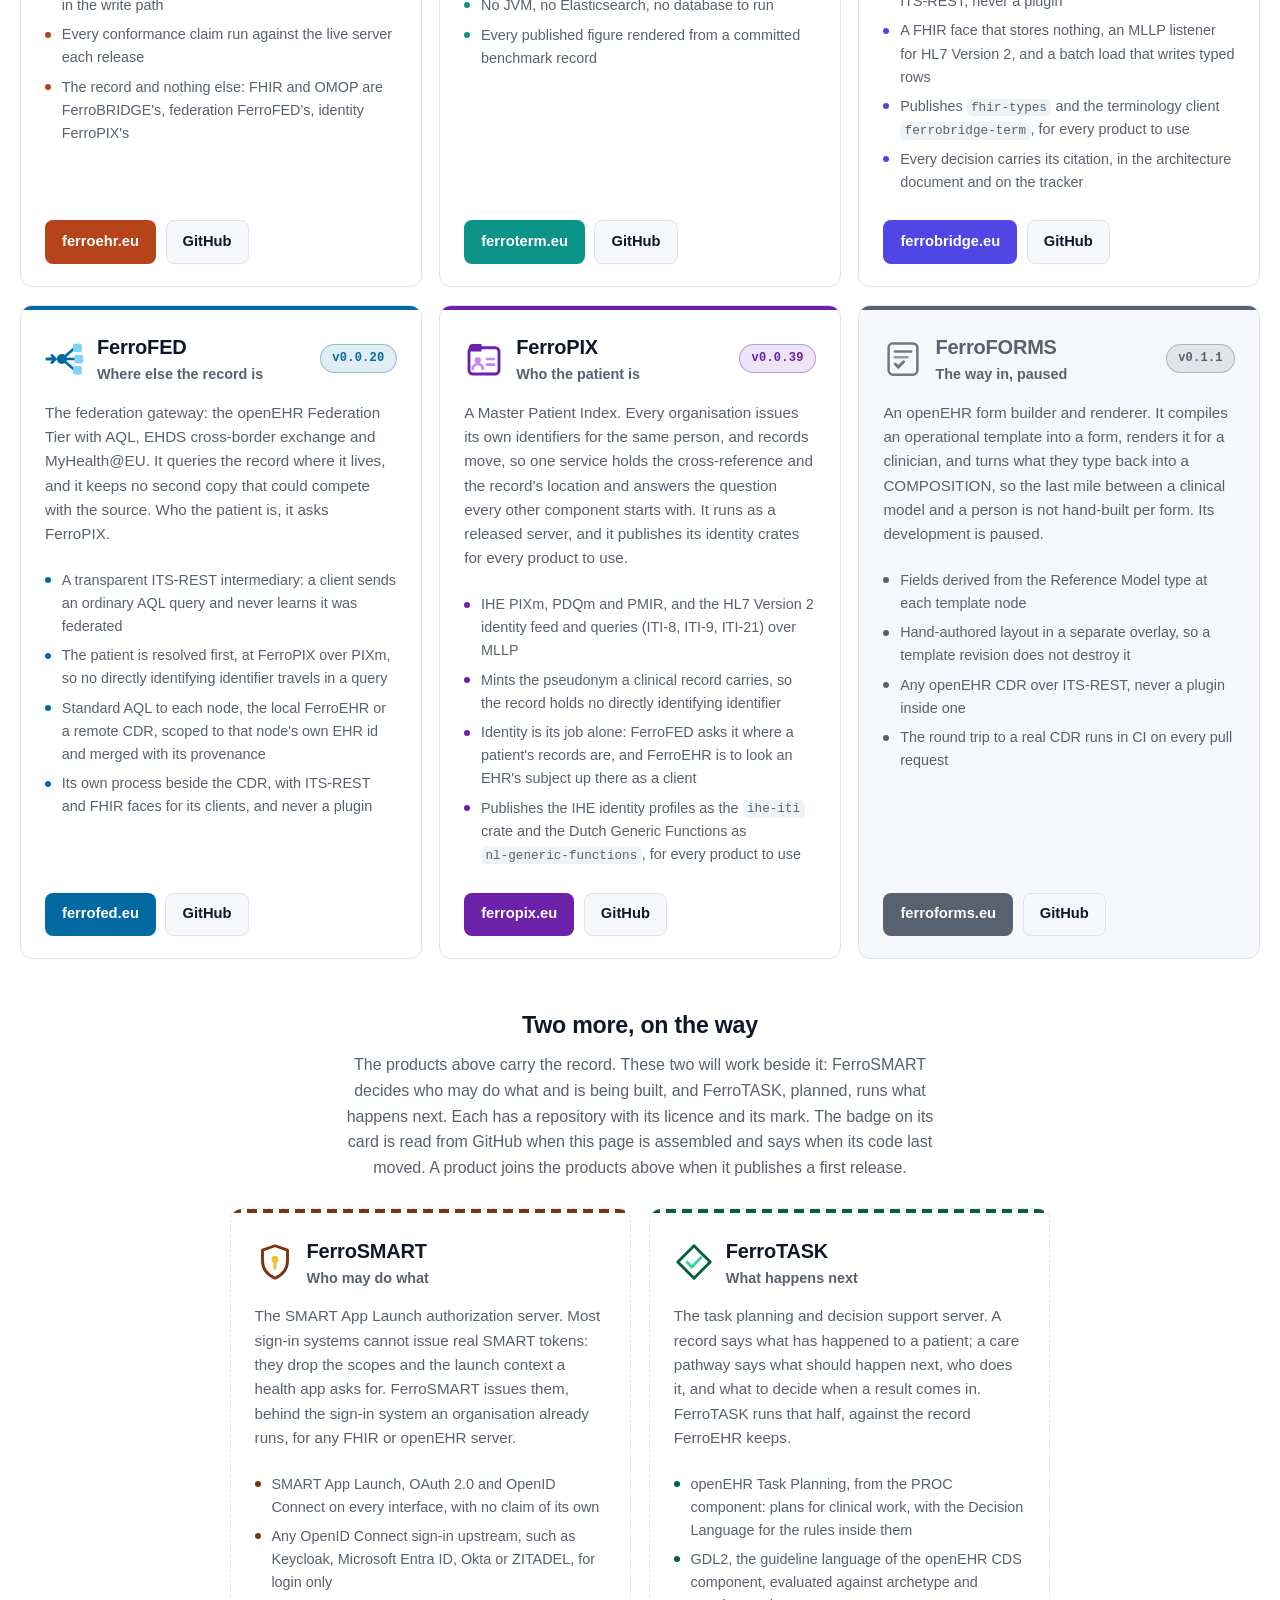
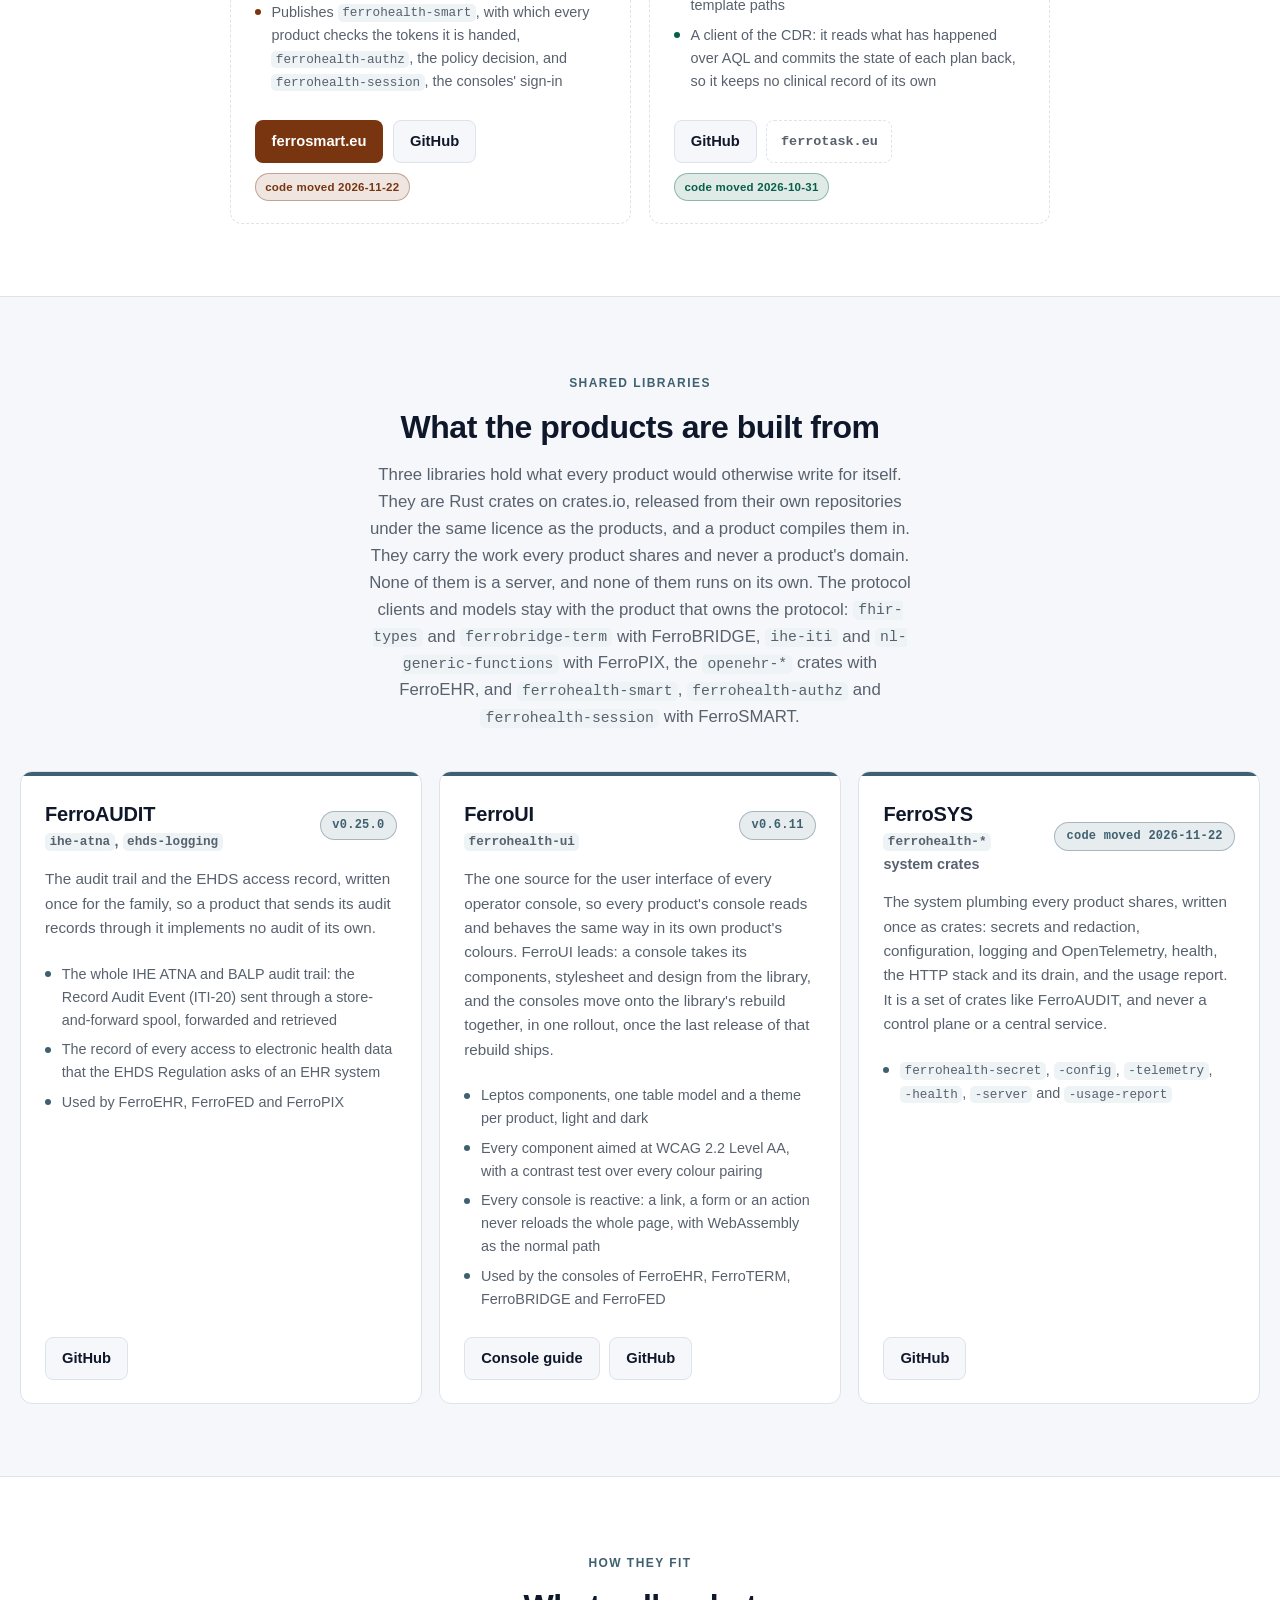
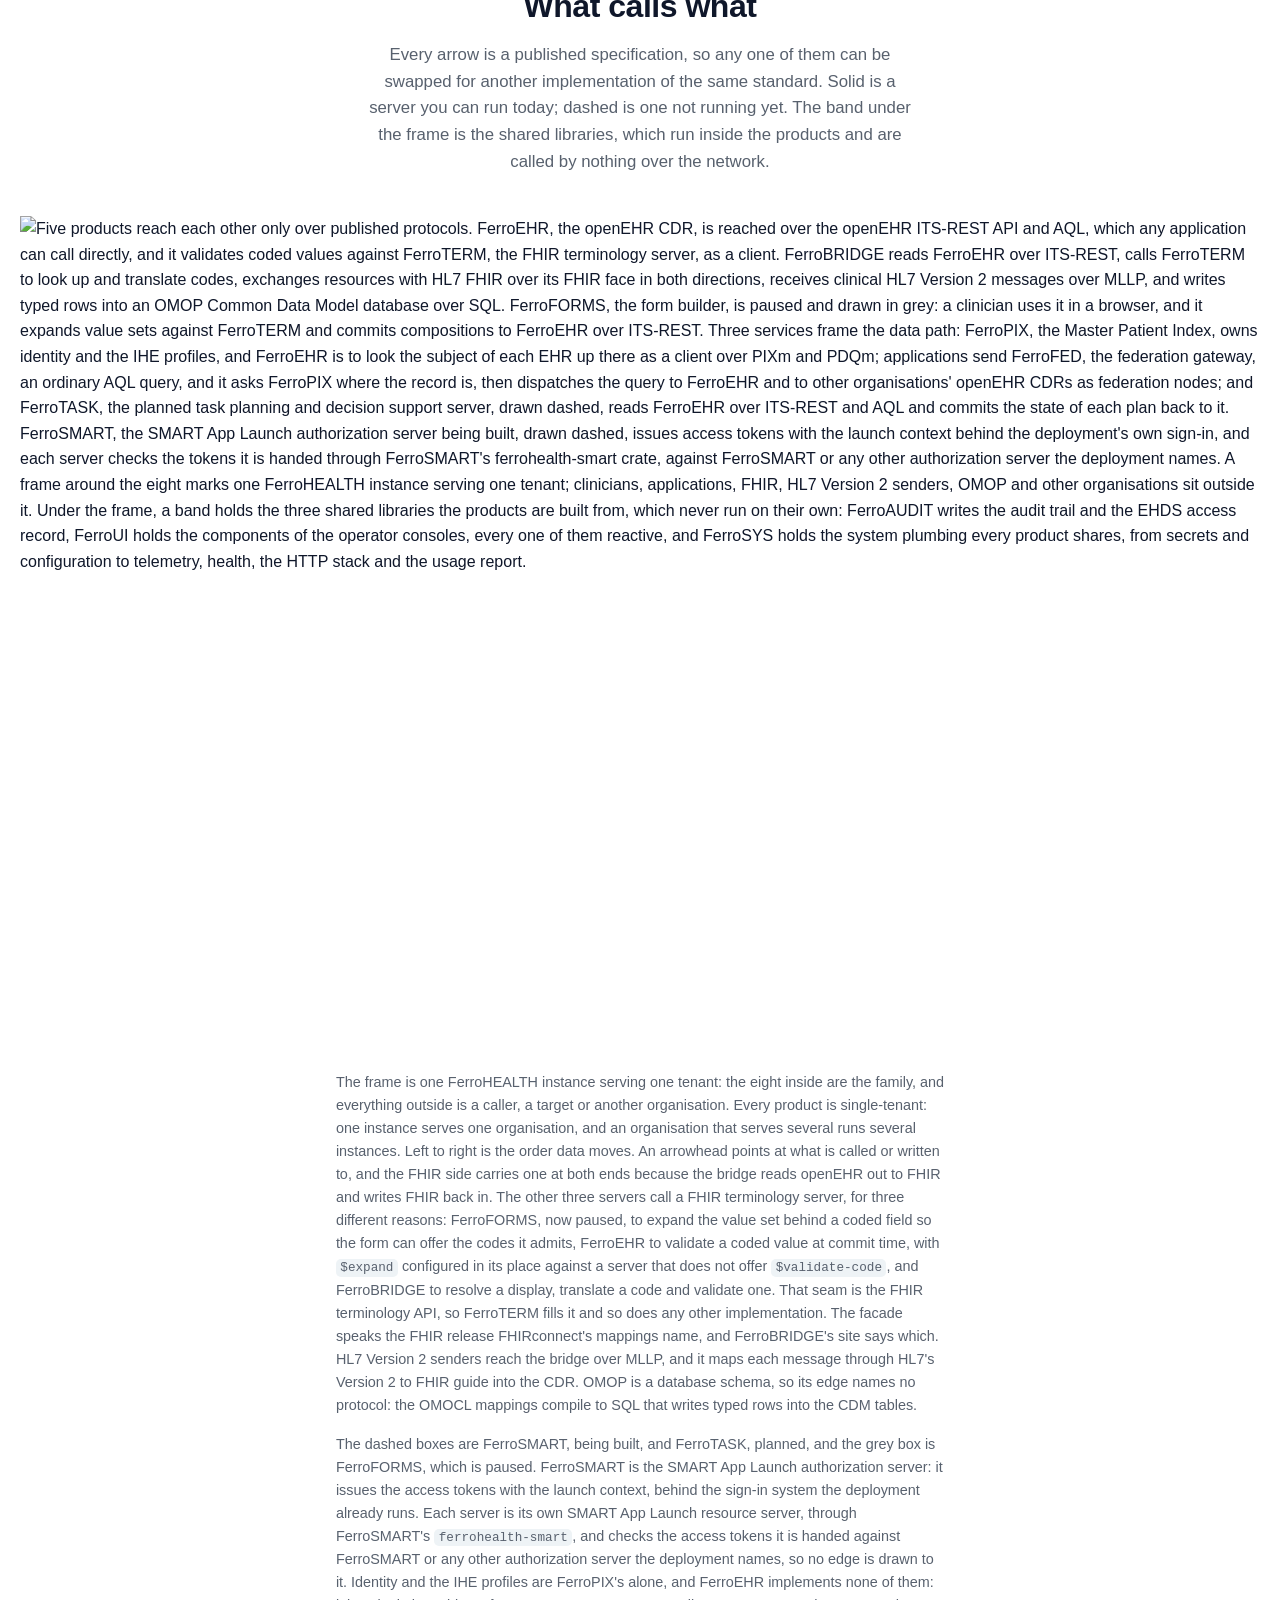
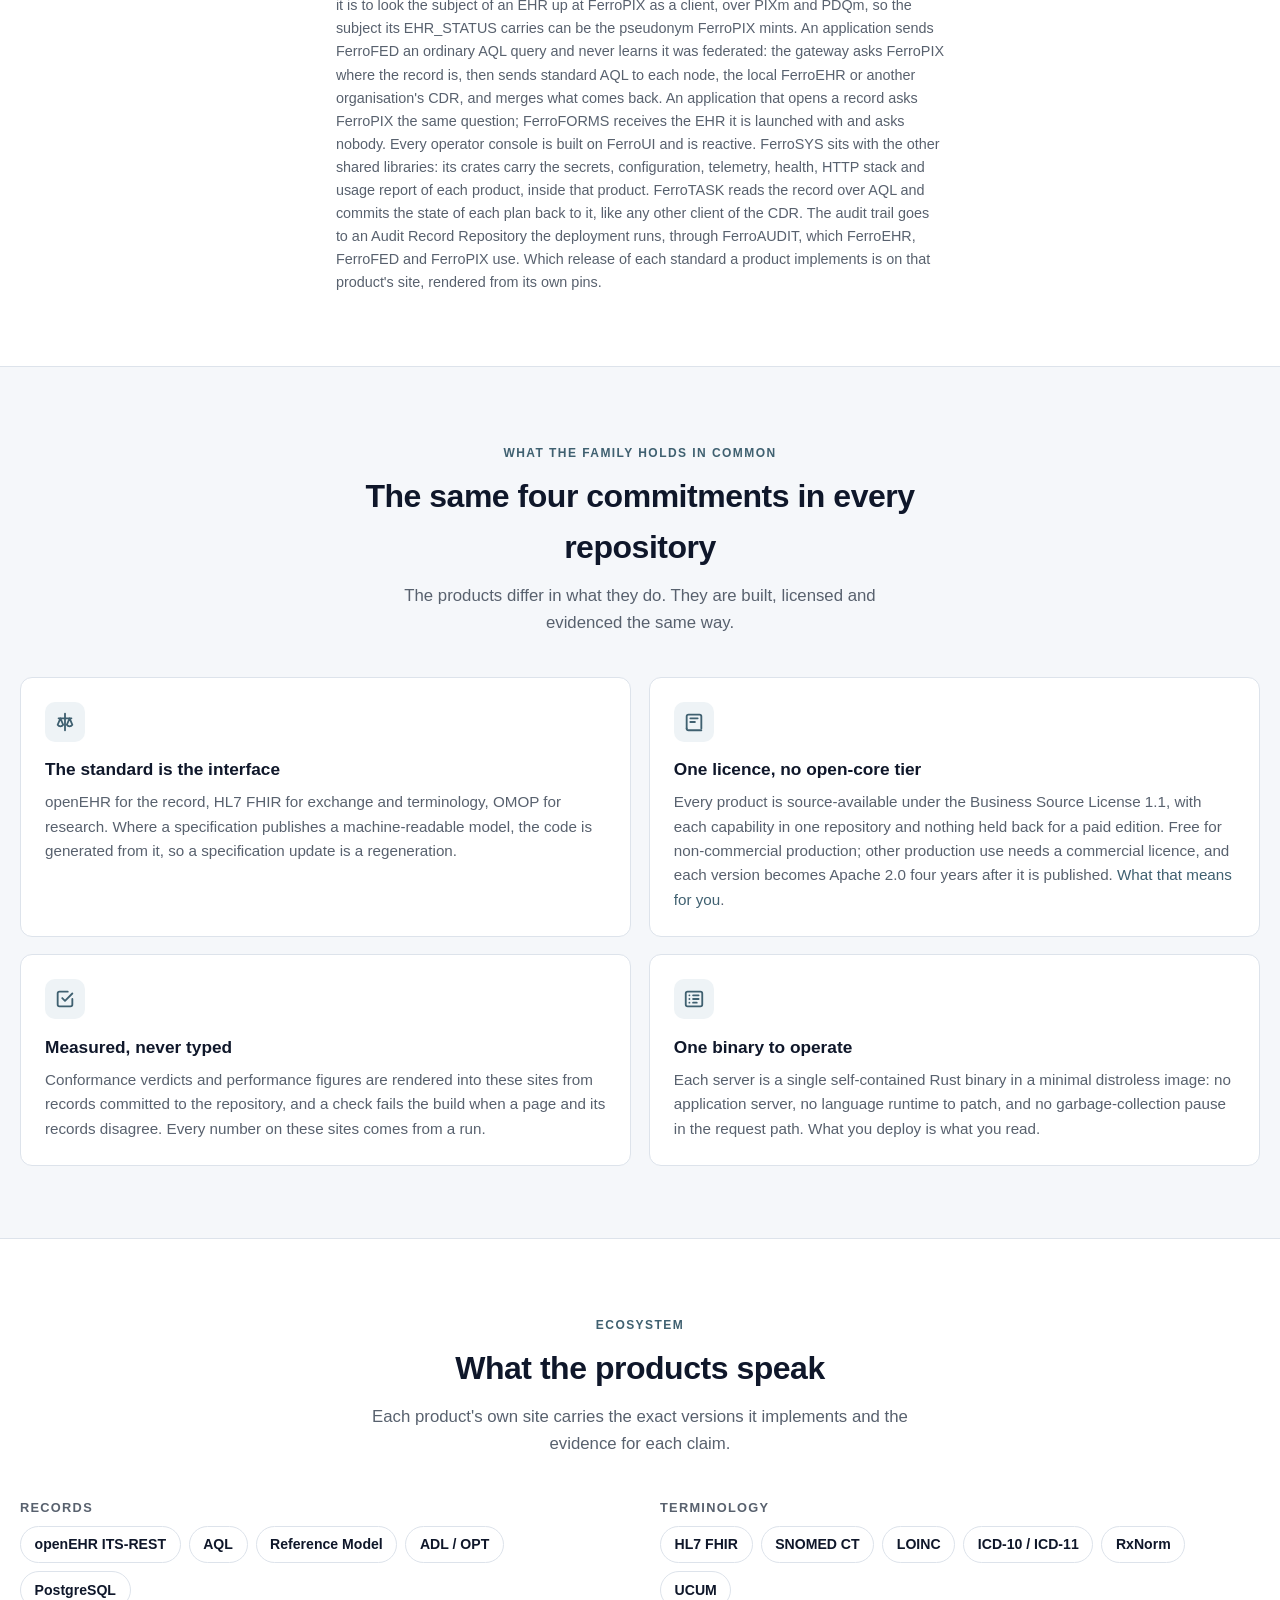
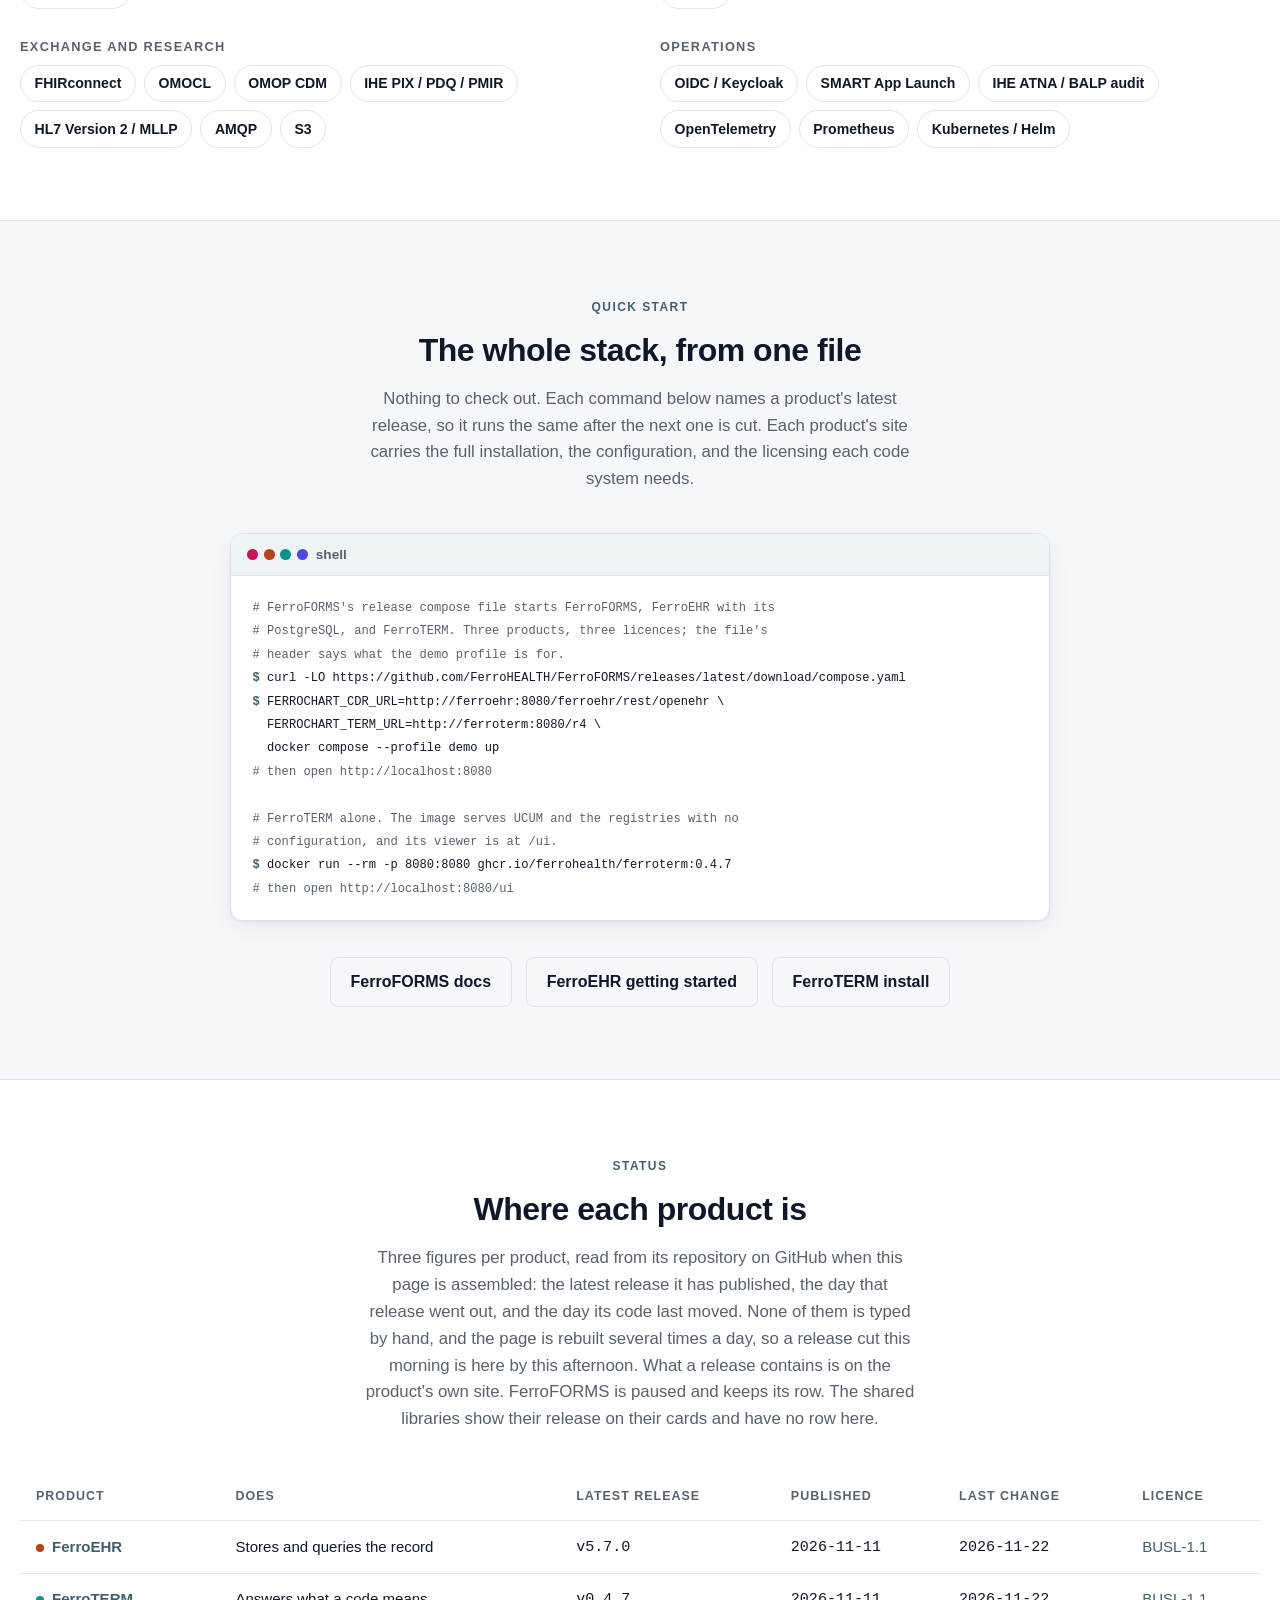
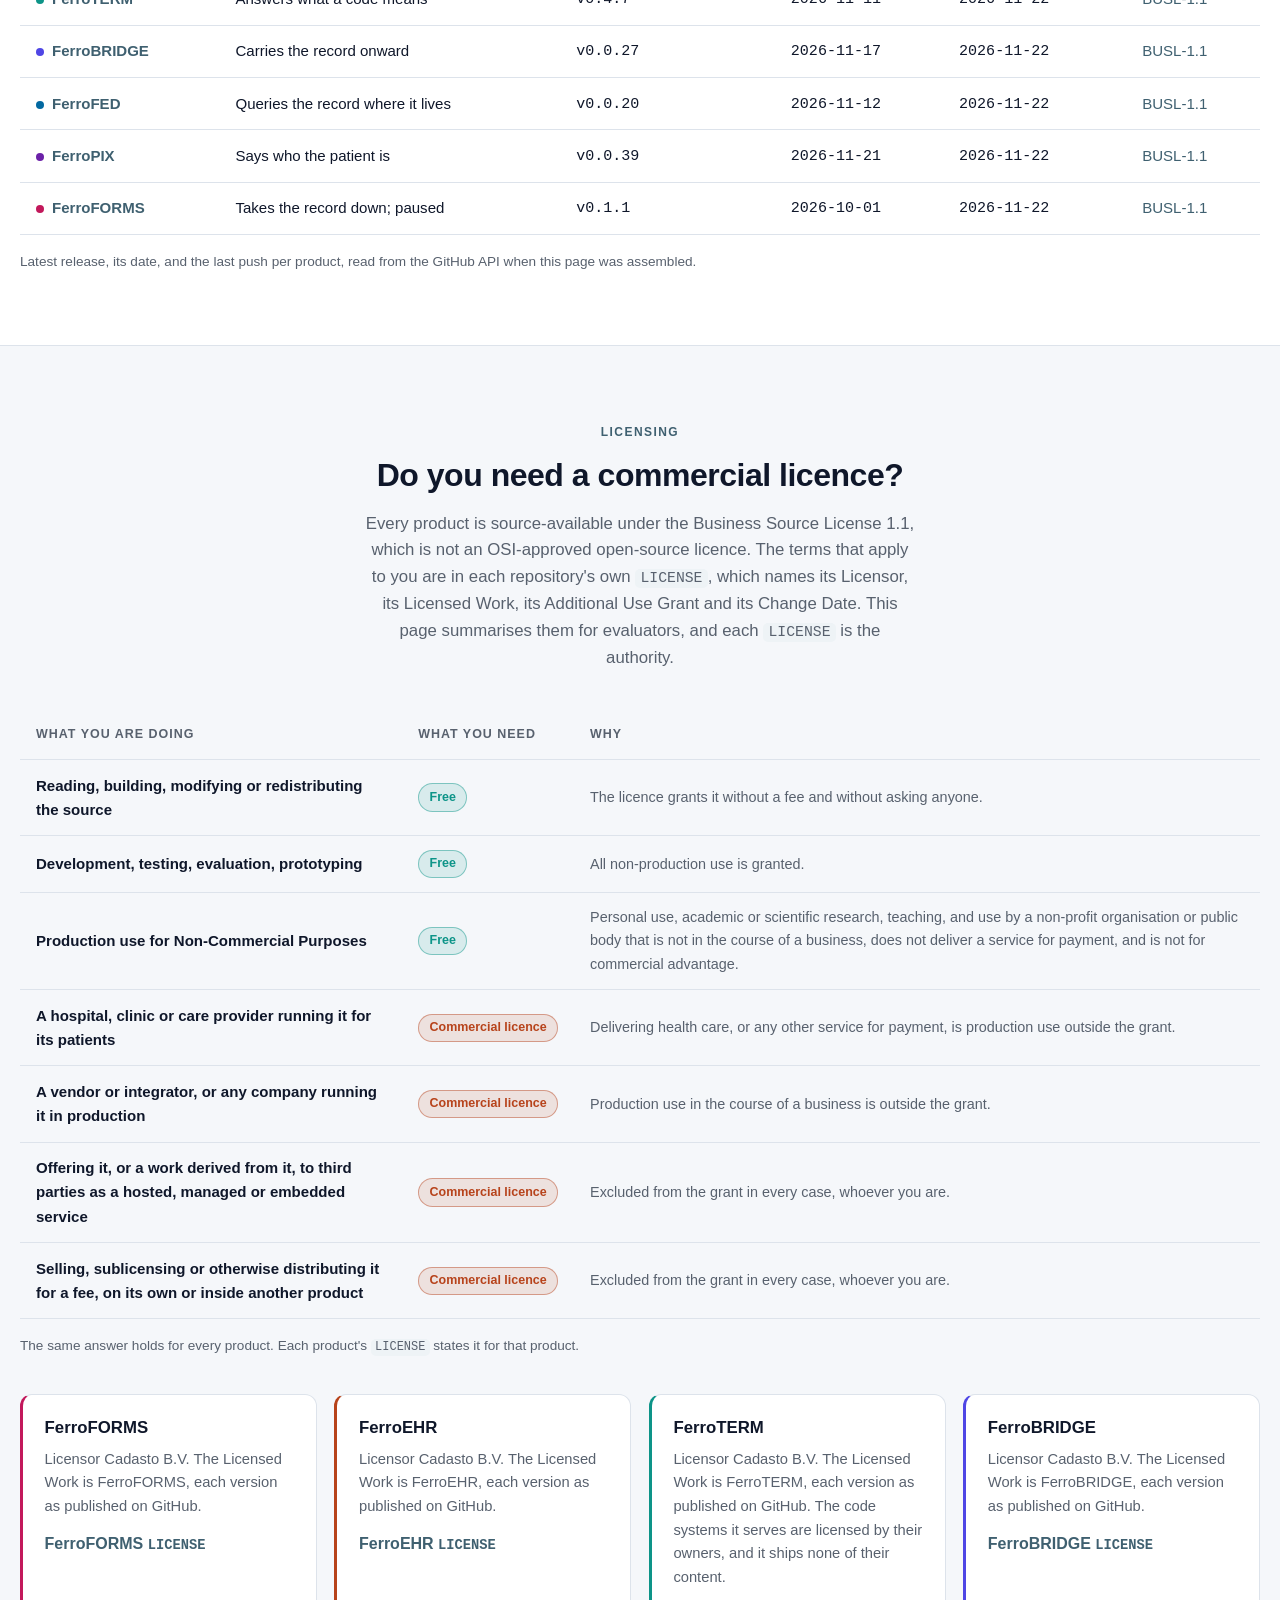
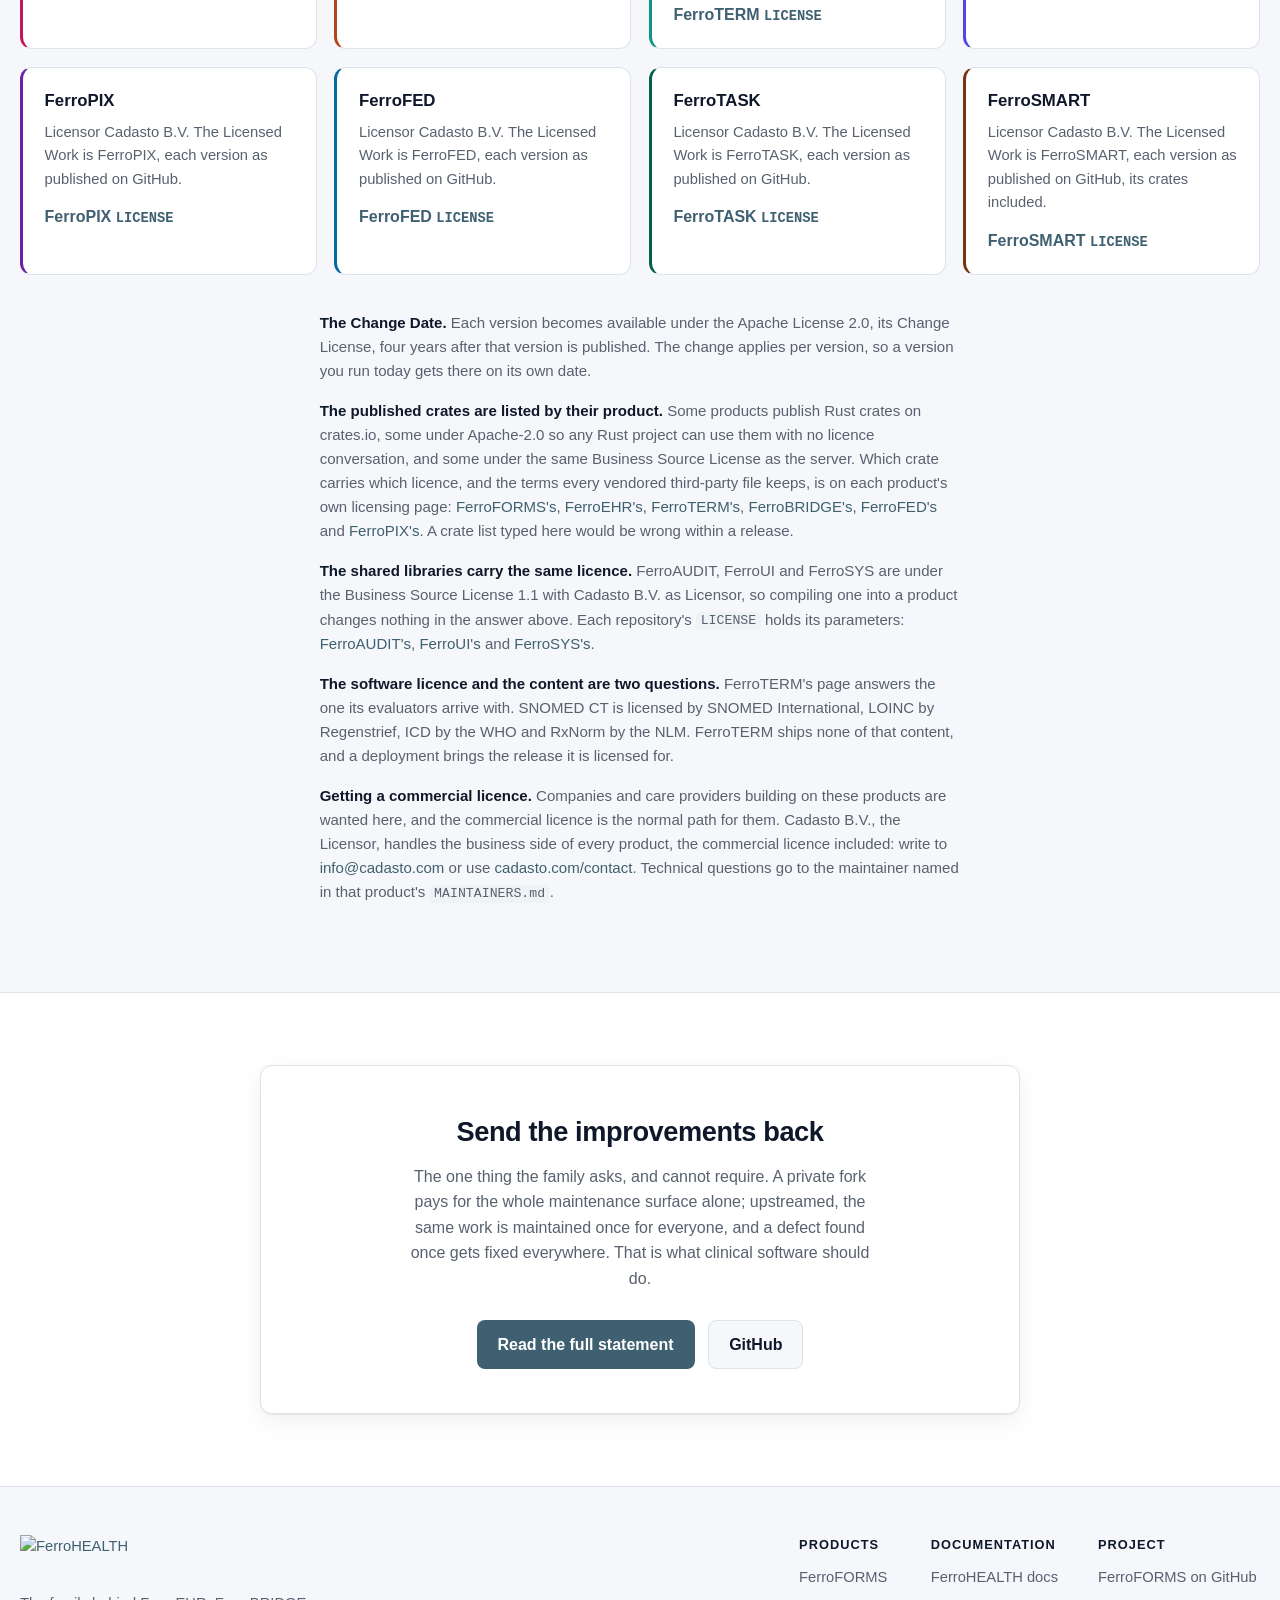
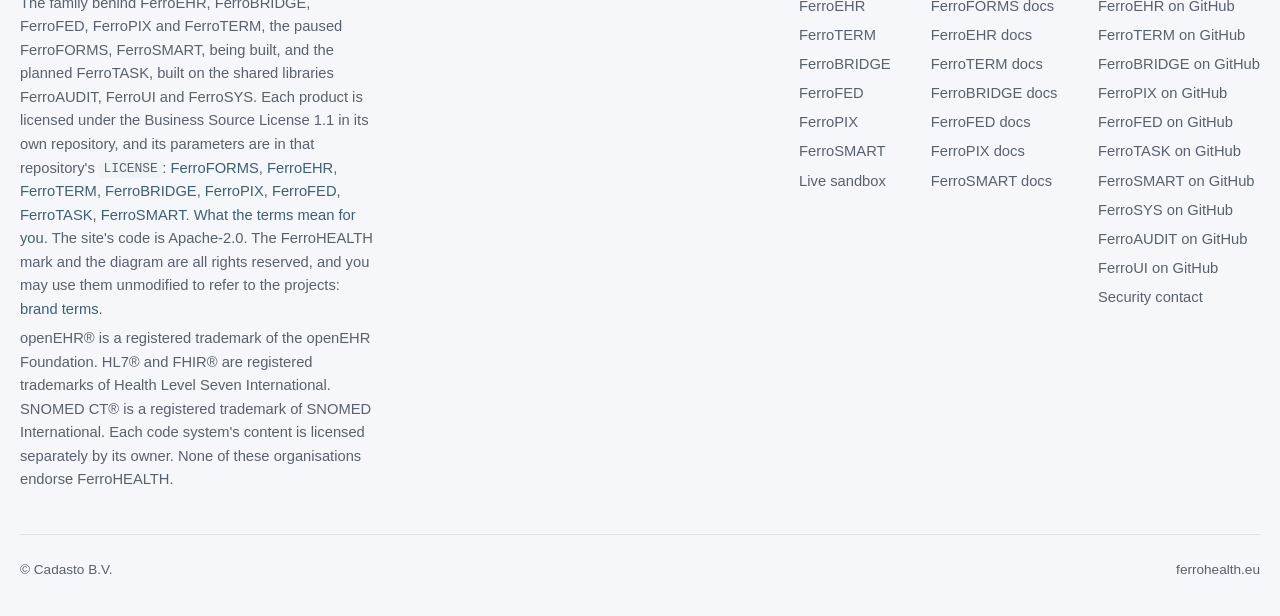
==== commit 93da69df: "chore(site): refresh the committed release fallbacks Rendered by scripts/site/render-releases.sh fro" ====
--- a/website/landing/index.html
+++ b/website/landing/index.html
@@ -348,7 +348,7 @@
                 <h3><a href="https://ferropix.eu/" rel="noopener">FerroPIX</a></h3>
                 <span class="role">Who the patient is</span>
               </div>
-              <span class="status" data-rel="FerroPIX">v0.0.38</span>
+              <span class="status" data-rel="FerroPIX">v0.0.39</span>
             </div>
             <p>
               A Master Patient Index. Every organisation issues its own
@@ -442,7 +442,7 @@
             <div class="product-cta">
               <a class="btn btn-primary" href="https://ferrosmart.eu/" rel="noopener">ferrosmart.eu</a>
               <a class="btn btn-ghost" href="https://github.com/FerroHEALTH/FerroSMART" rel="noopener">GitHub</a>
-              <span class="status" data-repo="FerroSMART">code moved 2026-11-21</span>
+              <span class="status" data-repo="FerroSMART">code moved 2026-11-22</span>
             </div>
           </article>
 
@@ -507,7 +507,7 @@
                 <h3><a href="https://github.com/FerroHEALTH/FerroAUDIT" rel="noopener">FerroAUDIT</a></h3>
                 <span class="role"><code>ihe-atna</code>, <code>ehds-logging</code></span>
               </div>
-              <span class="status" data-rel="FerroAUDIT">v0.23.0</span>
+              <span class="status" data-rel="FerroAUDIT">v0.25.0</span>
             </div>
             <p>
               The audit trail and the EHDS access record, written once for the
@@ -558,7 +558,7 @@
                 <h3><a href="https://github.com/FerroHEALTH/FerroSYS" rel="noopener">FerroSYS</a></h3>
                 <span class="role"><code>ferrohealth-*</code> system crates</span>
               </div>
-              <span class="status" data-repo="FerroSYS">code moved 2026-11-19</span>
+              <span class="status" data-repo="FerroSYS">code moved 2026-11-22</span>
             </div>
             <p>
               The system plumbing every product shares, written once as
@@ -869,7 +869,7 @@
                 <td>Stores and queries the record</td>
                 <td class="num" data-rel="FerroEHR">v5.7.0</td>
                 <td class="num"><time data-rel-date="FerroEHR" datetime="2026-11-11">2026-11-11</time></td>
-                <td class="num"><time data-pushed="FerroEHR" datetime="2026-11-21">2026-11-21</time></td>
+                <td class="num"><time data-pushed="FerroEHR" datetime="2026-11-22">2026-11-22</time></td>
                 <td><a href="https://github.com/FerroHEALTH/FerroEHR/blob/main/LICENSE" rel="noopener">BUSL-1.1</a></td>
               </tr>
               <tr class="row-term">
@@ -877,7 +877,7 @@
                 <td>Answers what a code means</td>
                 <td class="num" data-rel="FerroTERM">v0.4.7</td>
                 <td class="num"><time data-rel-date="FerroTERM" datetime="2026-11-11">2026-11-11</time></td>
-                <td class="num"><time data-pushed="FerroTERM" datetime="2026-11-19">2026-11-19</time></td>
+                <td class="num"><time data-pushed="FerroTERM" datetime="2026-11-22">2026-11-22</time></td>
                 <td><a href="https://github.com/FerroHEALTH/FerroTERM/blob/main/LICENSE" rel="noopener">BUSL-1.1</a></td>
               </tr>
               <tr class="row-bridge">
@@ -885,7 +885,7 @@
                 <td>Carries the record onward</td>
                 <td class="num" data-rel="FerroBRIDGE">v0.0.27</td>
                 <td class="num"><time data-rel-date="FerroBRIDGE" datetime="2026-11-17">2026-11-17</time></td>
-                <td class="num"><time data-pushed="FerroBRIDGE" datetime="2026-11-21">2026-11-21</time></td>
+                <td class="num"><time data-pushed="FerroBRIDGE" datetime="2026-11-22">2026-11-22</time></td>
                 <td><a href="https://github.com/FerroHEALTH/FerroBRIDGE/blob/main/LICENSE" rel="noopener">BUSL-1.1</a></td>
               </tr>
               <tr class="row-fed">
@@ -893,15 +893,15 @@
                 <td>Queries the record where it lives</td>
                 <td class="num" data-rel="FerroFED">v0.0.20</td>
                 <td class="num"><time data-rel-date="FerroFED" datetime="2026-11-12">2026-11-12</time></td>
-                <td class="num"><time data-pushed="FerroFED" datetime="2026-11-20">2026-11-20</time></td>
+                <td class="num"><time data-pushed="FerroFED" datetime="2026-11-22">2026-11-22</time></td>
                 <td><a href="https://github.com/FerroHEALTH/FerroFED/blob/main/LICENSE" rel="noopener">BUSL-1.1</a></td>
               </tr>
               <tr class="row-pix">
                 <th scope="row"><span class="dot" aria-hidden="true"></span><a href="https://ferropix.eu/" rel="noopener">FerroPIX</a></th>
                 <td>Says who the patient is</td>
-                <td class="num" data-rel="FerroPIX">v0.0.38</td>
+                <td class="num" data-rel="FerroPIX">v0.0.39</td>
                 <td class="num"><time data-rel-date="FerroPIX" datetime="2026-11-21">2026-11-21</time></td>
-                <td class="num"><time data-pushed="FerroPIX" datetime="2026-11-21">2026-11-21</time></td>
+                <td class="num"><time data-pushed="FerroPIX" datetime="2026-11-22">2026-11-22</time></td>
                 <td><a href="https://github.com/FerroHEALTH/FerroPIX/blob/main/LICENSE" rel="noopener">BUSL-1.1</a></td>
               </tr>
               <tr class="row-forms">
@@ -909,7 +909,7 @@
                 <td>Takes the record down; paused</td>
                 <td class="num" data-rel="FerroFORMS">v0.1.1</td>
                 <td class="num"><time data-rel-date="FerroFORMS" datetime="2026-10-01">2026-10-01</time></td>
-                <td class="num"><time data-pushed="FerroFORMS" datetime="2026-11-15">2026-11-15</time></td>
+                <td class="num"><time data-pushed="FerroFORMS" datetime="2026-11-22">2026-11-22</time></td>
                 <td><a href="https://github.com/FerroHEALTH/FerroFORMS/blob/main/LICENSE" rel="noopener">BUSL-1.1</a></td>
               </tr>
             </tbody>
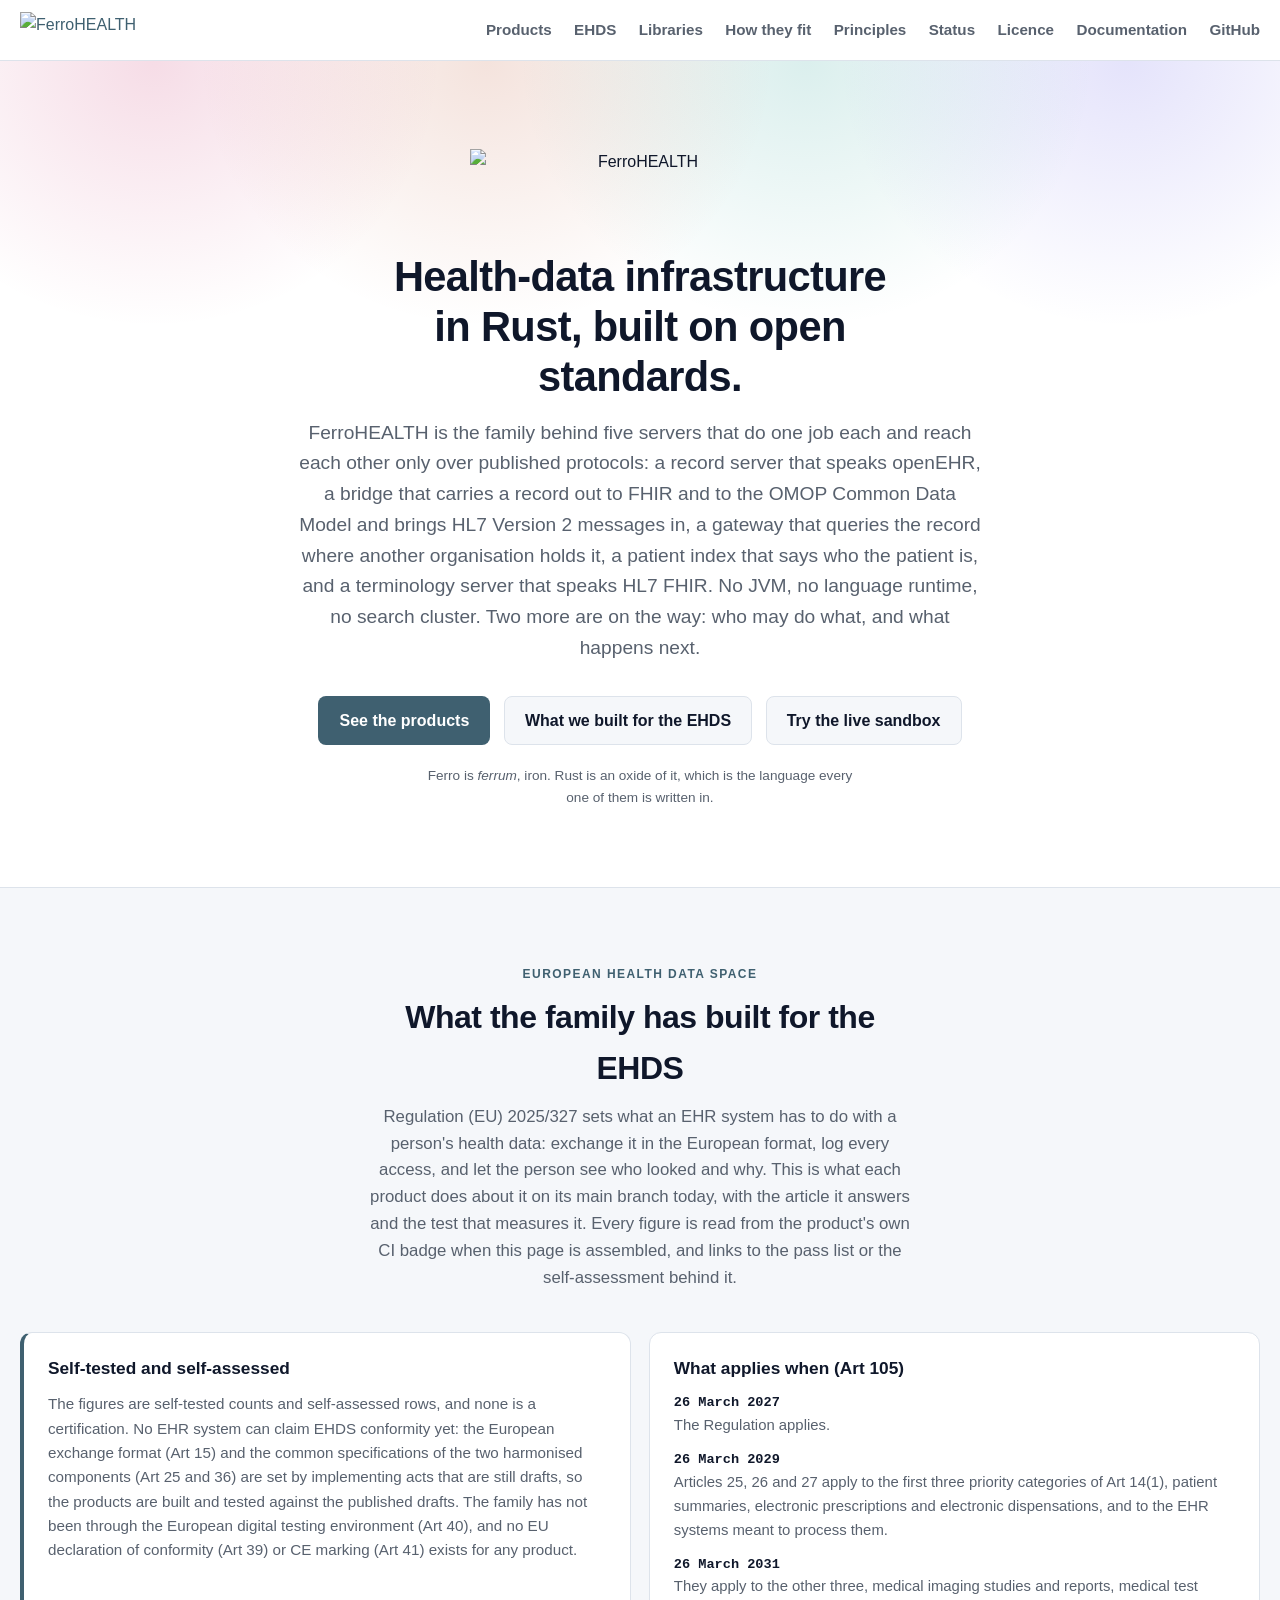
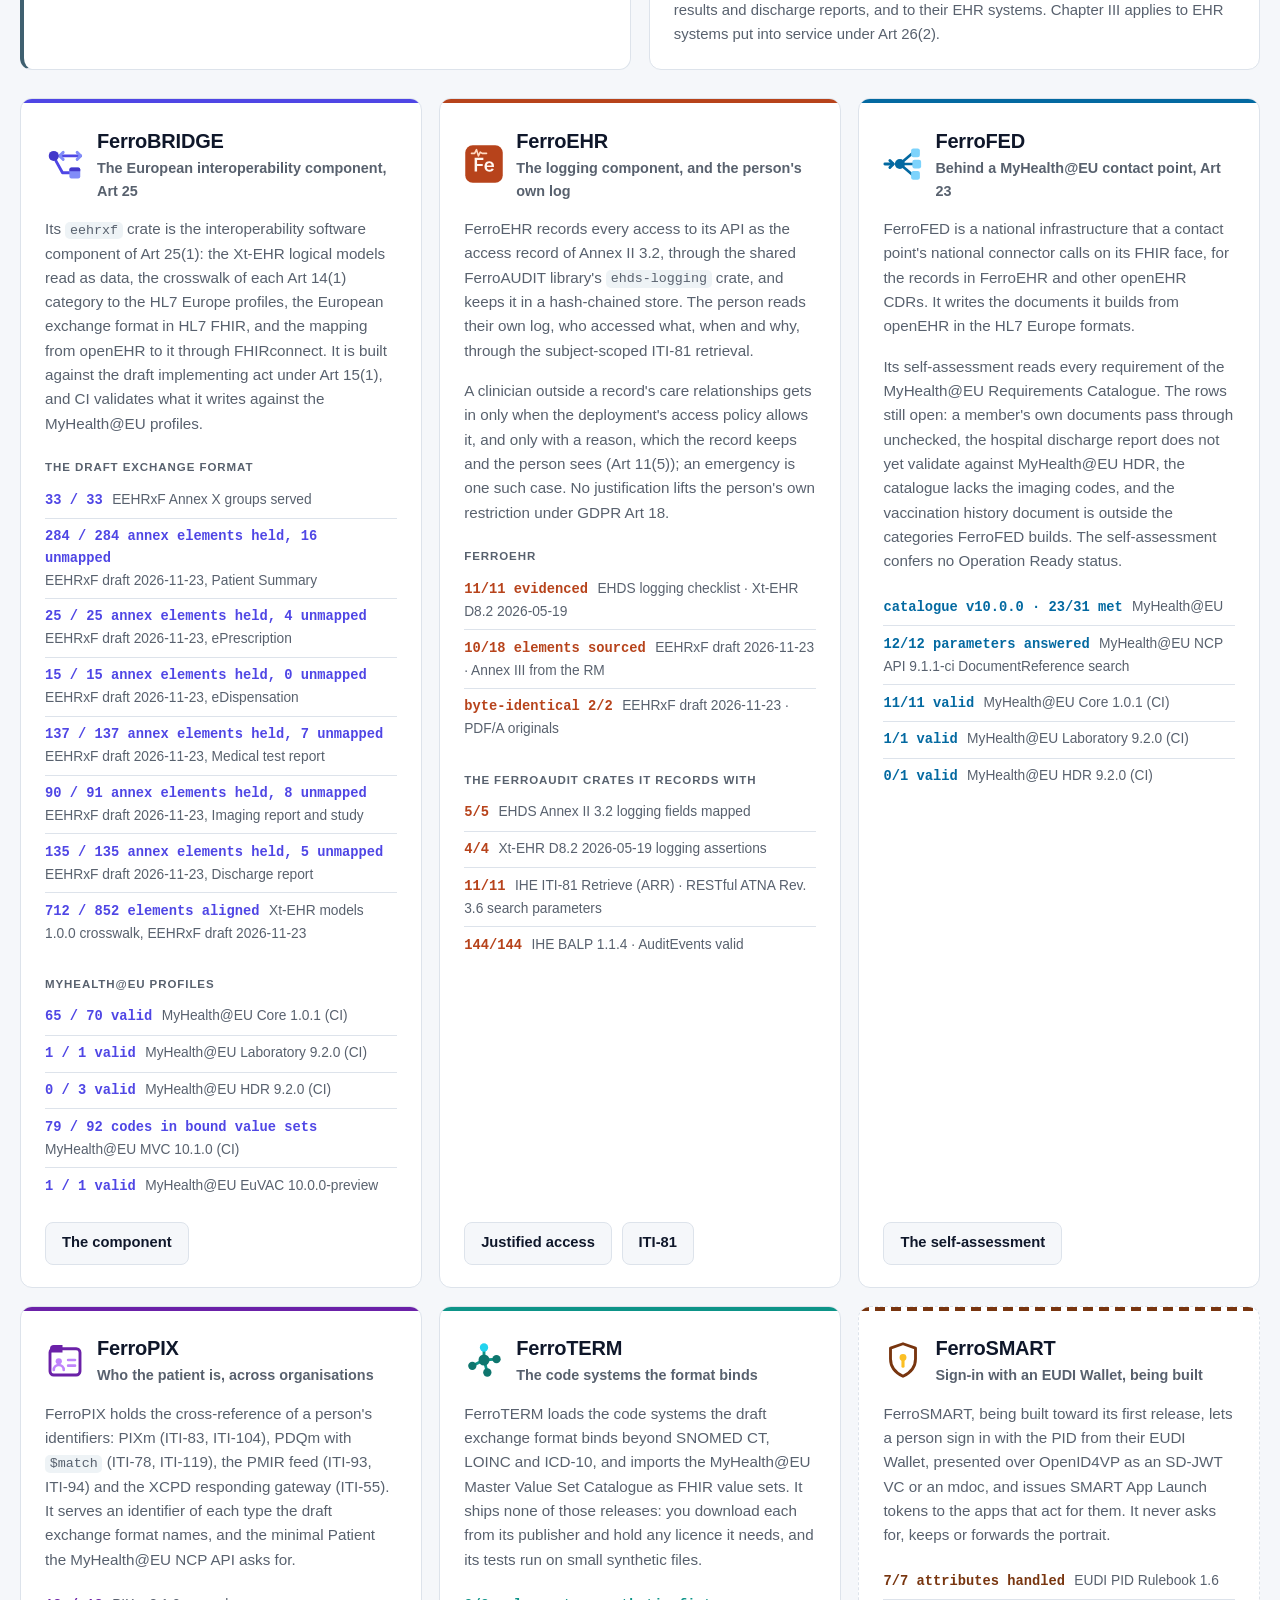
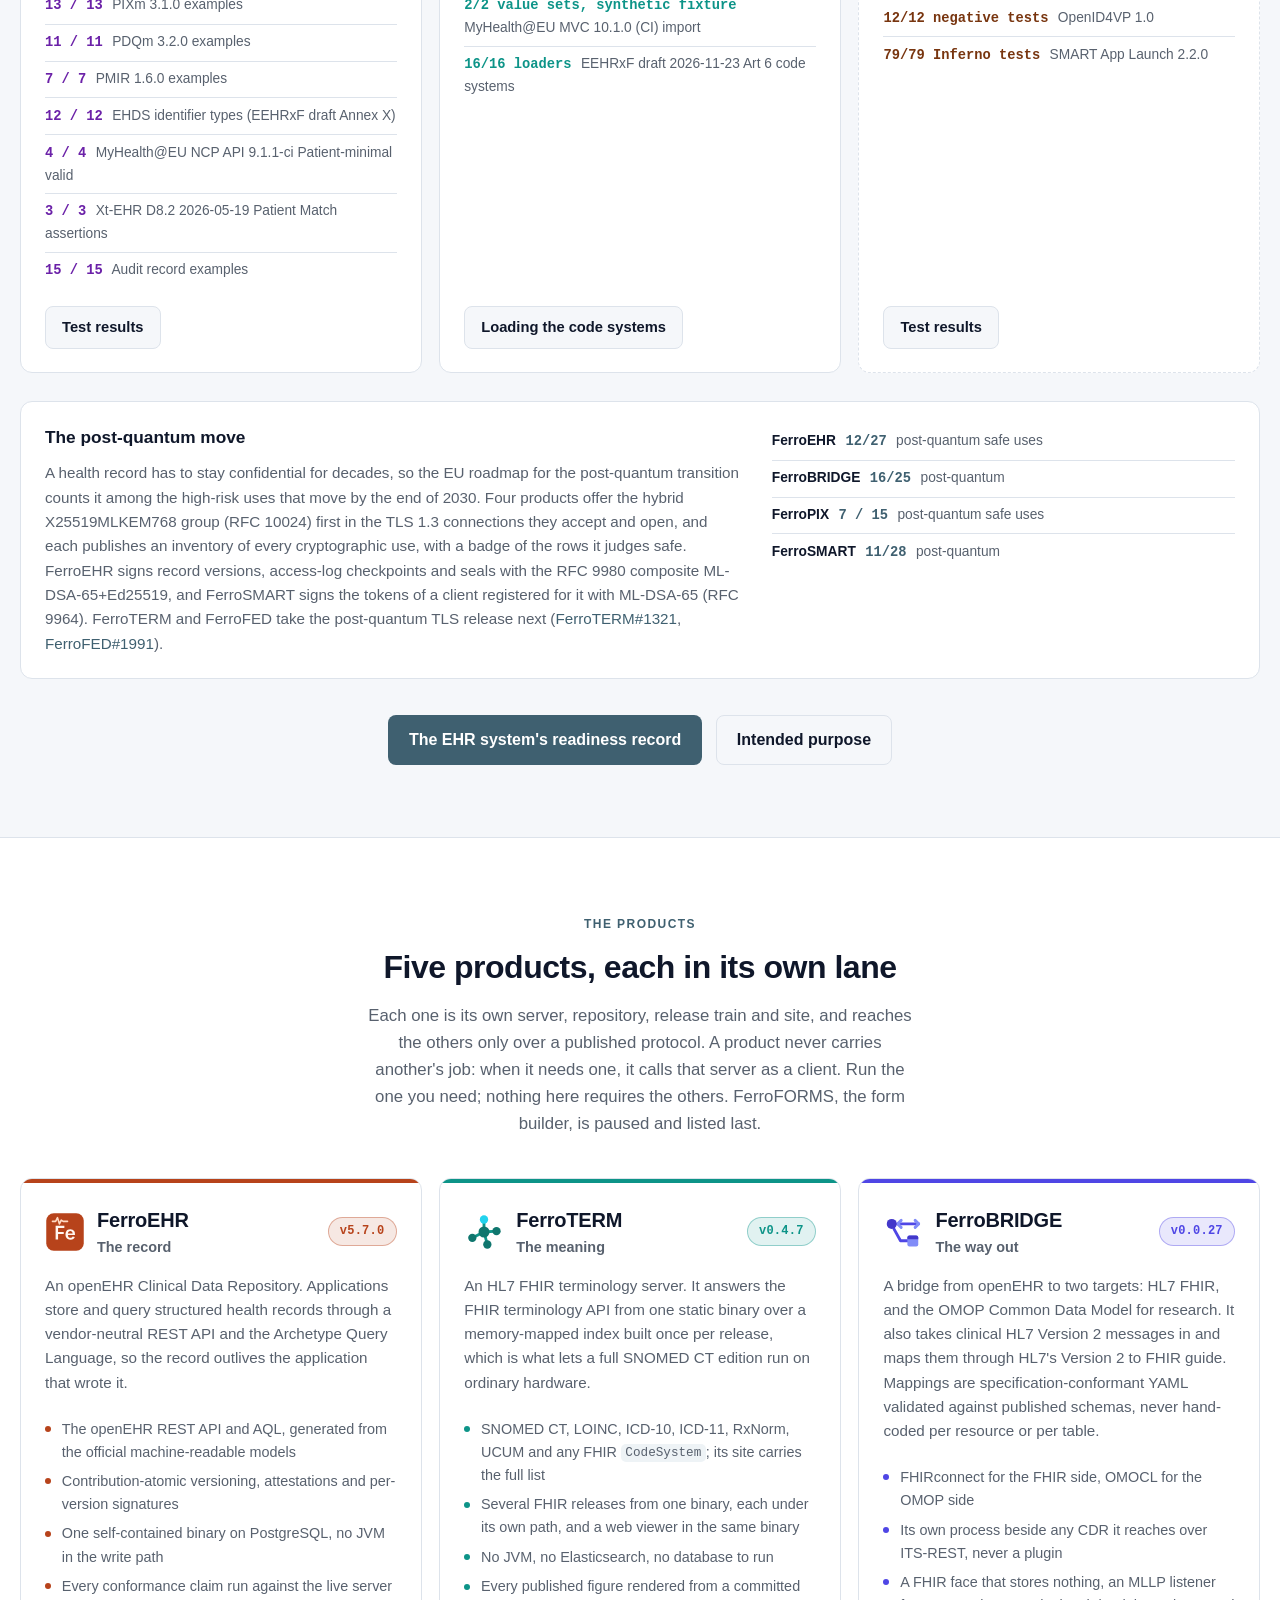
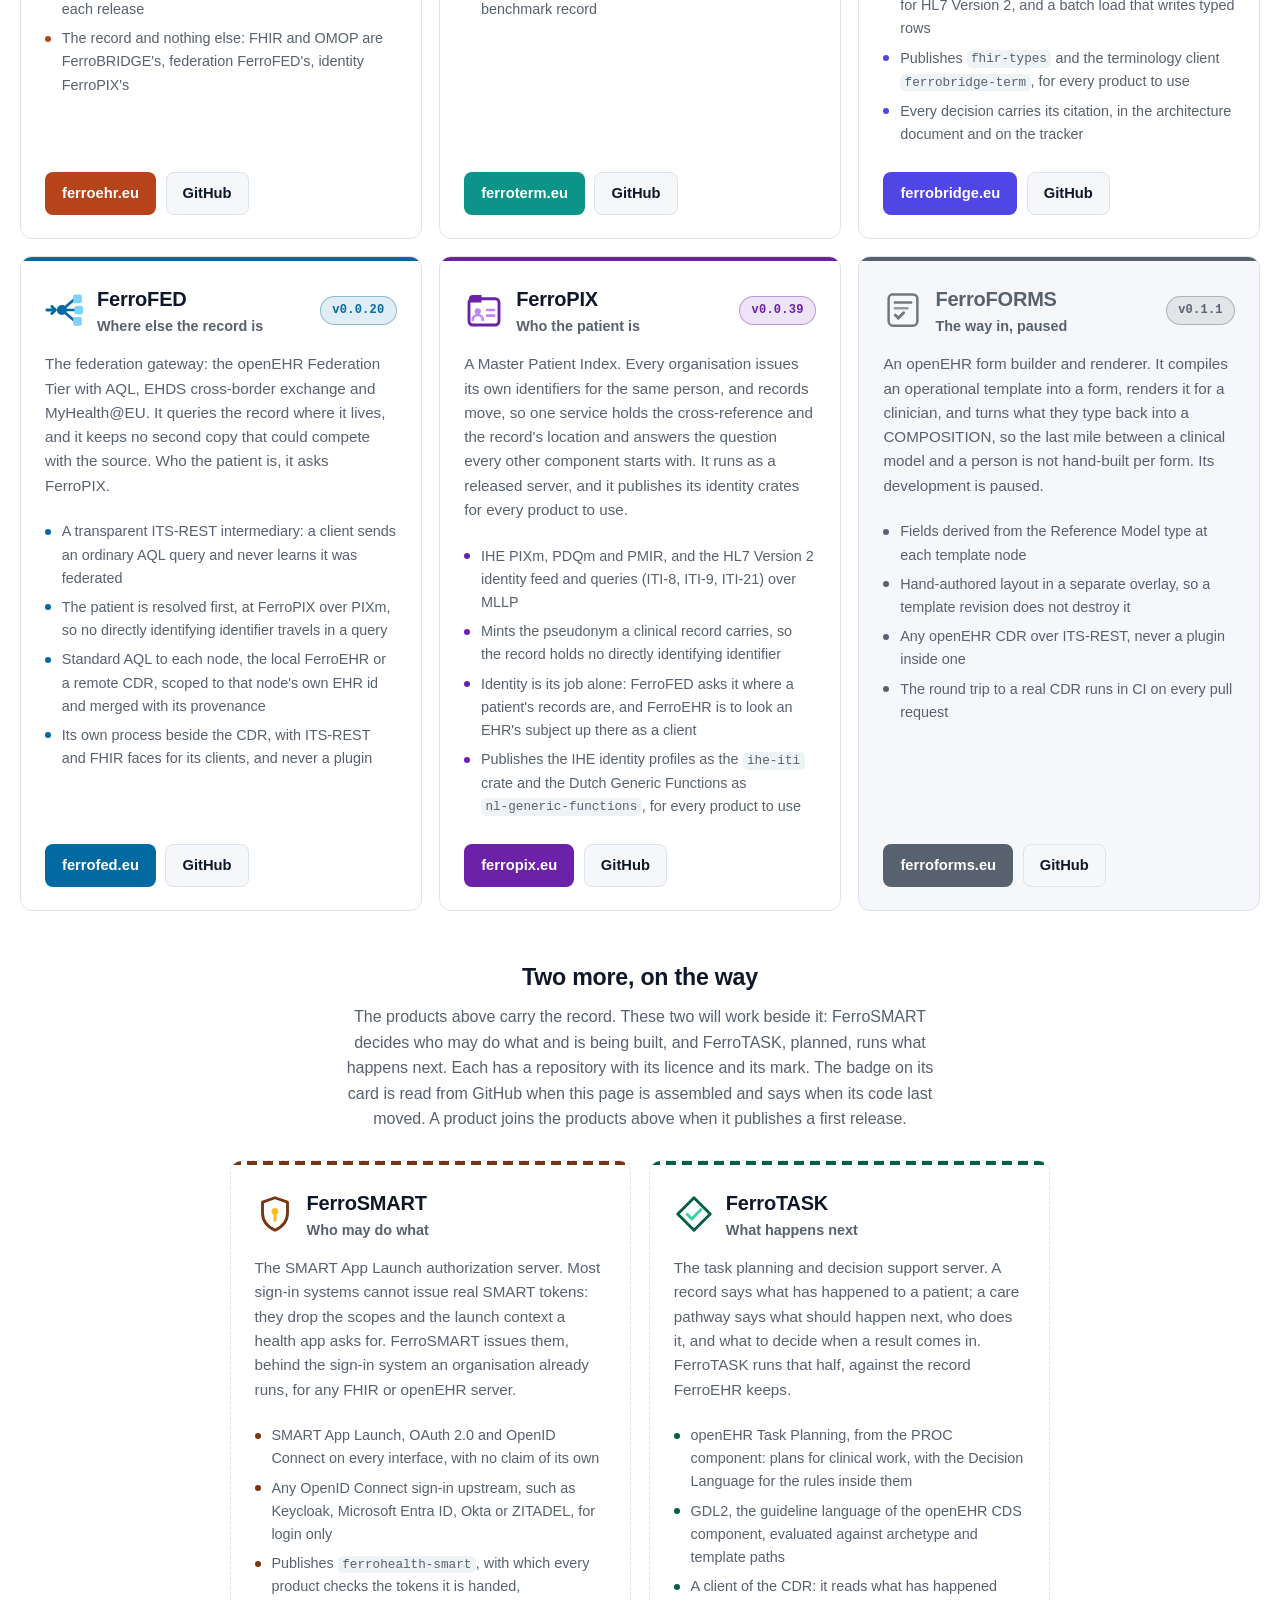
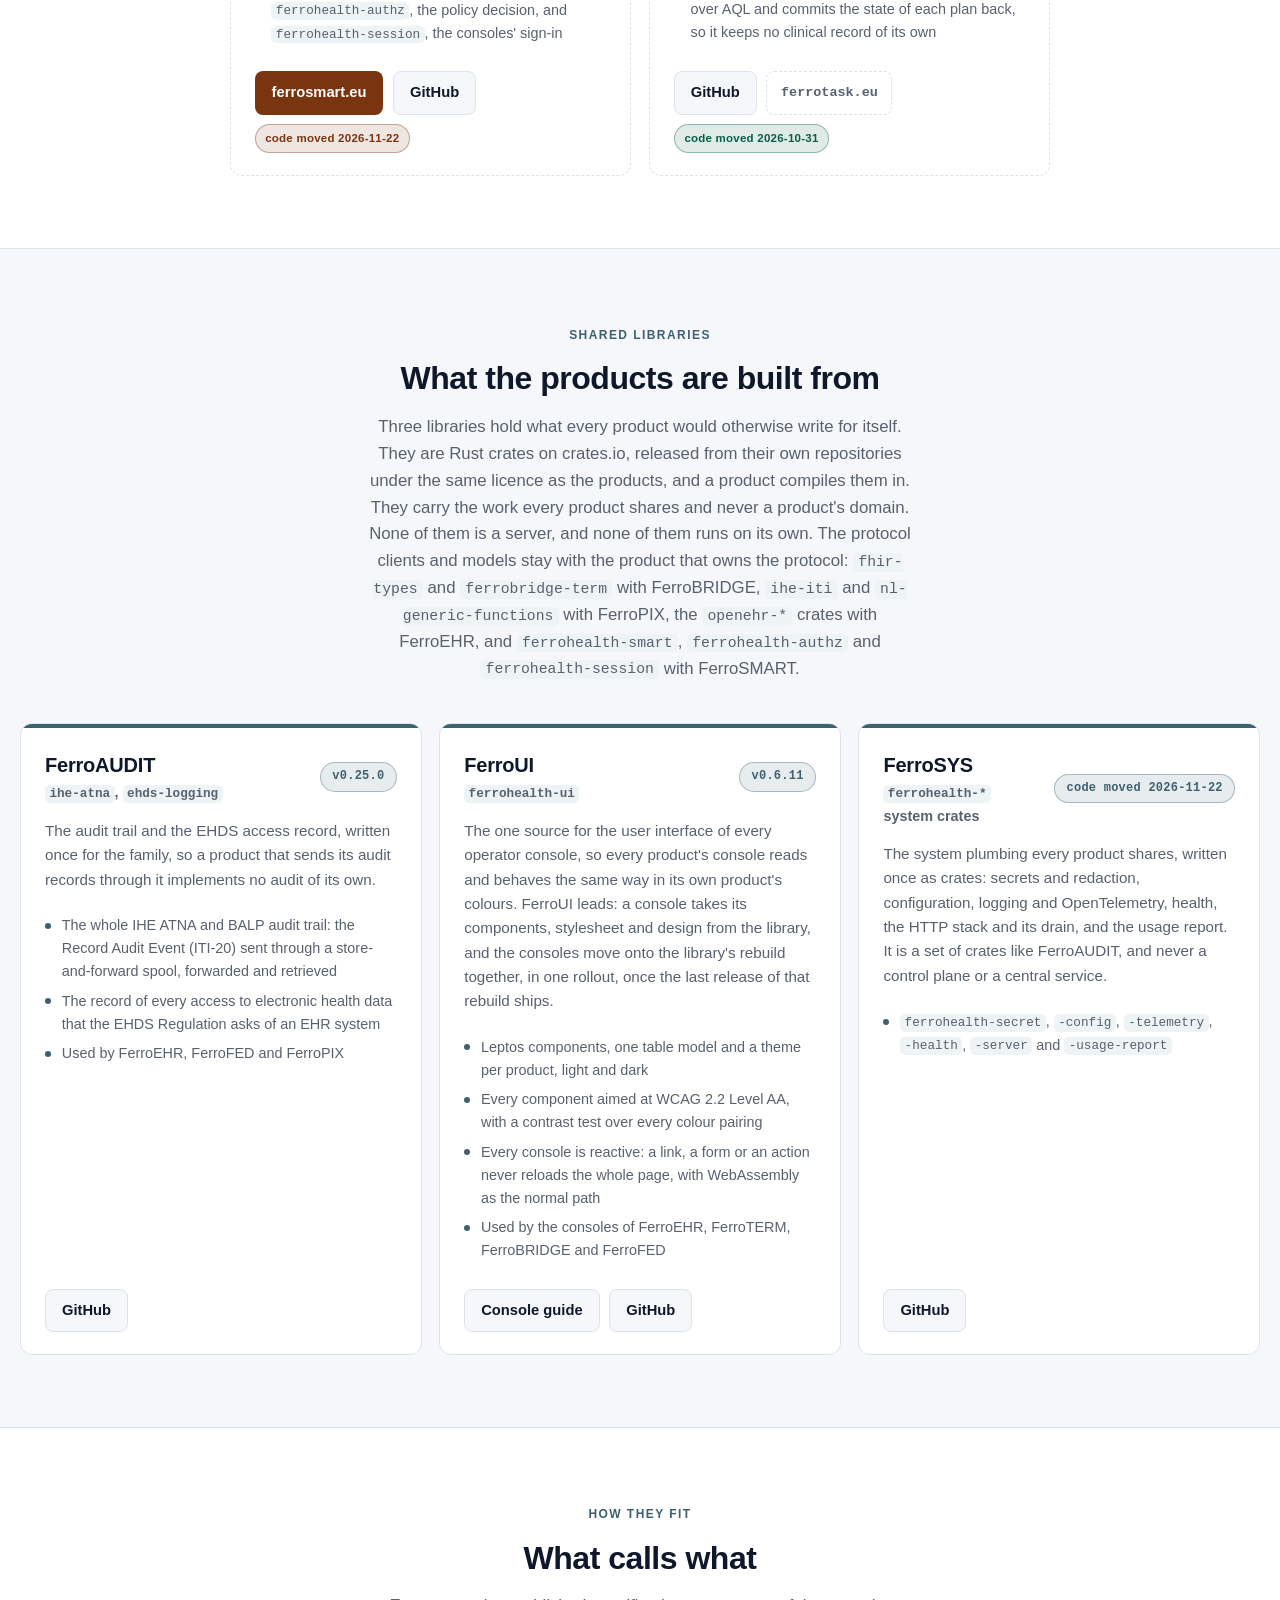
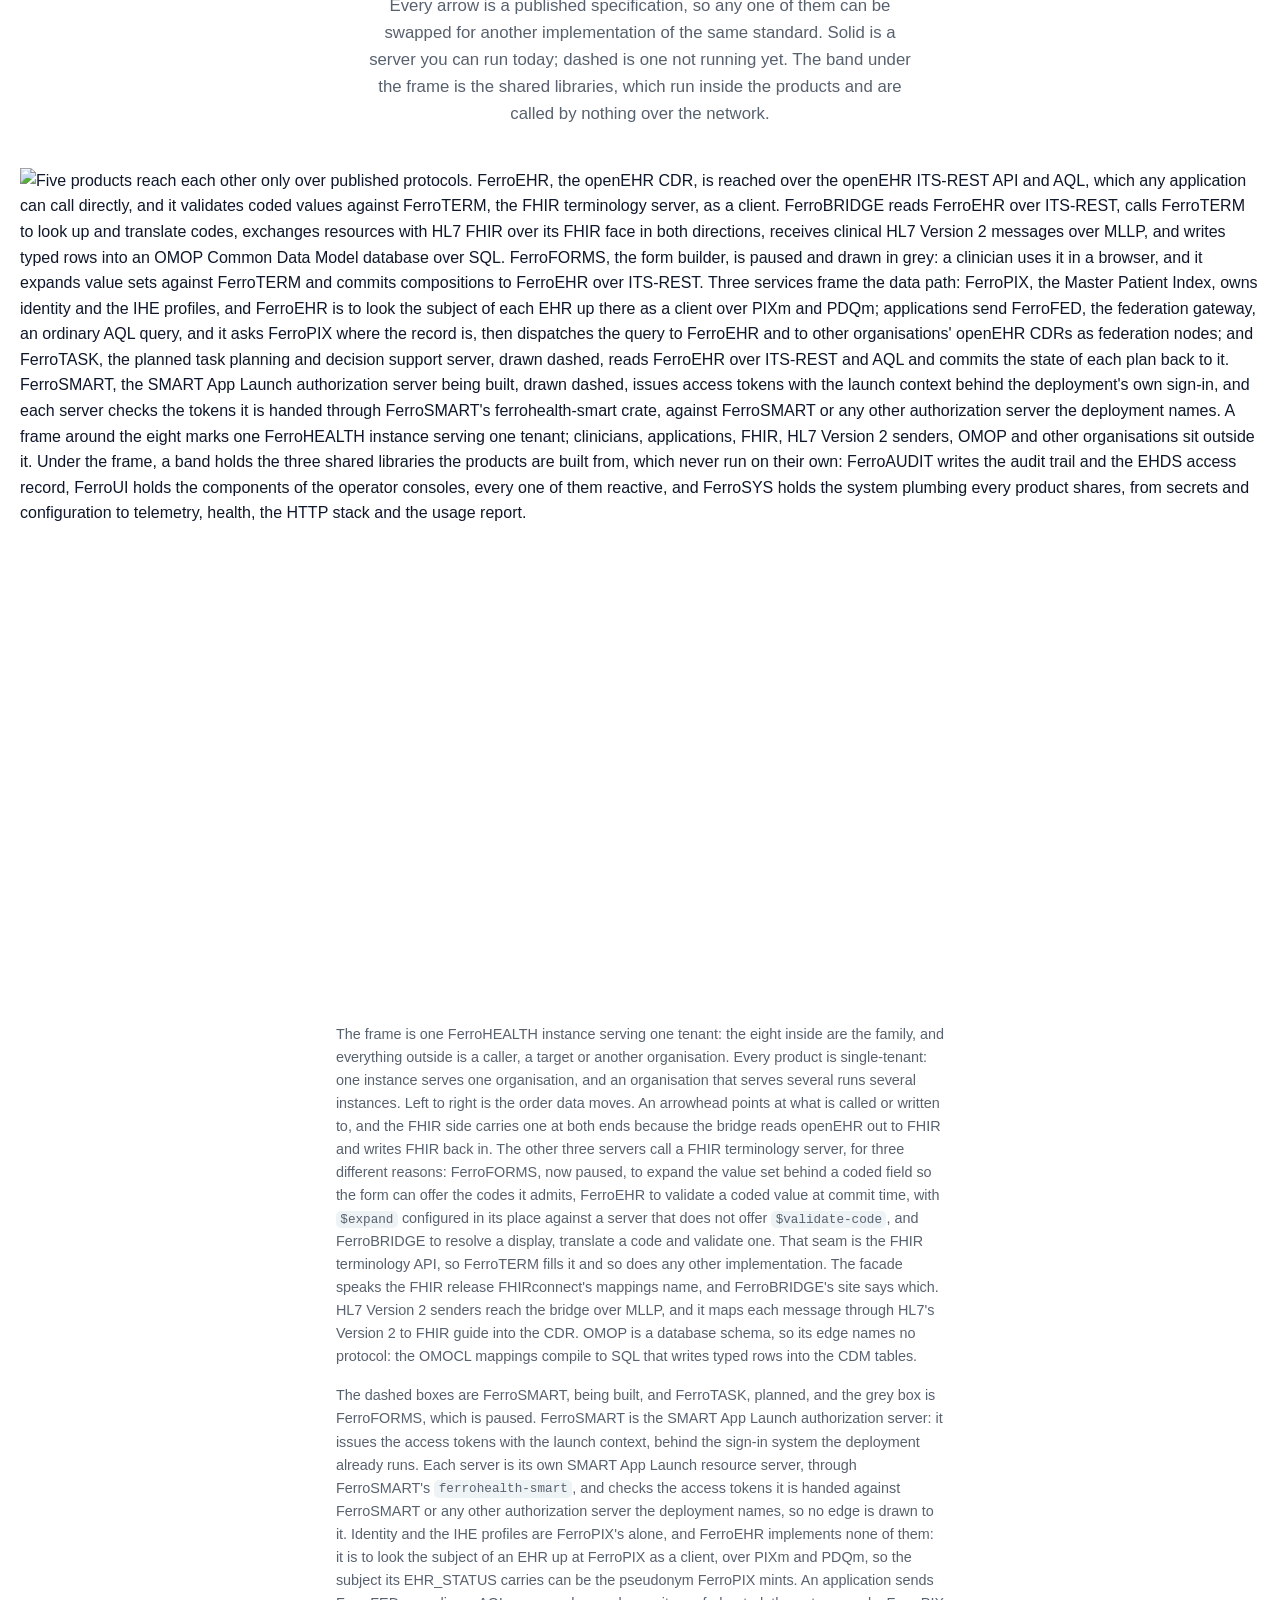
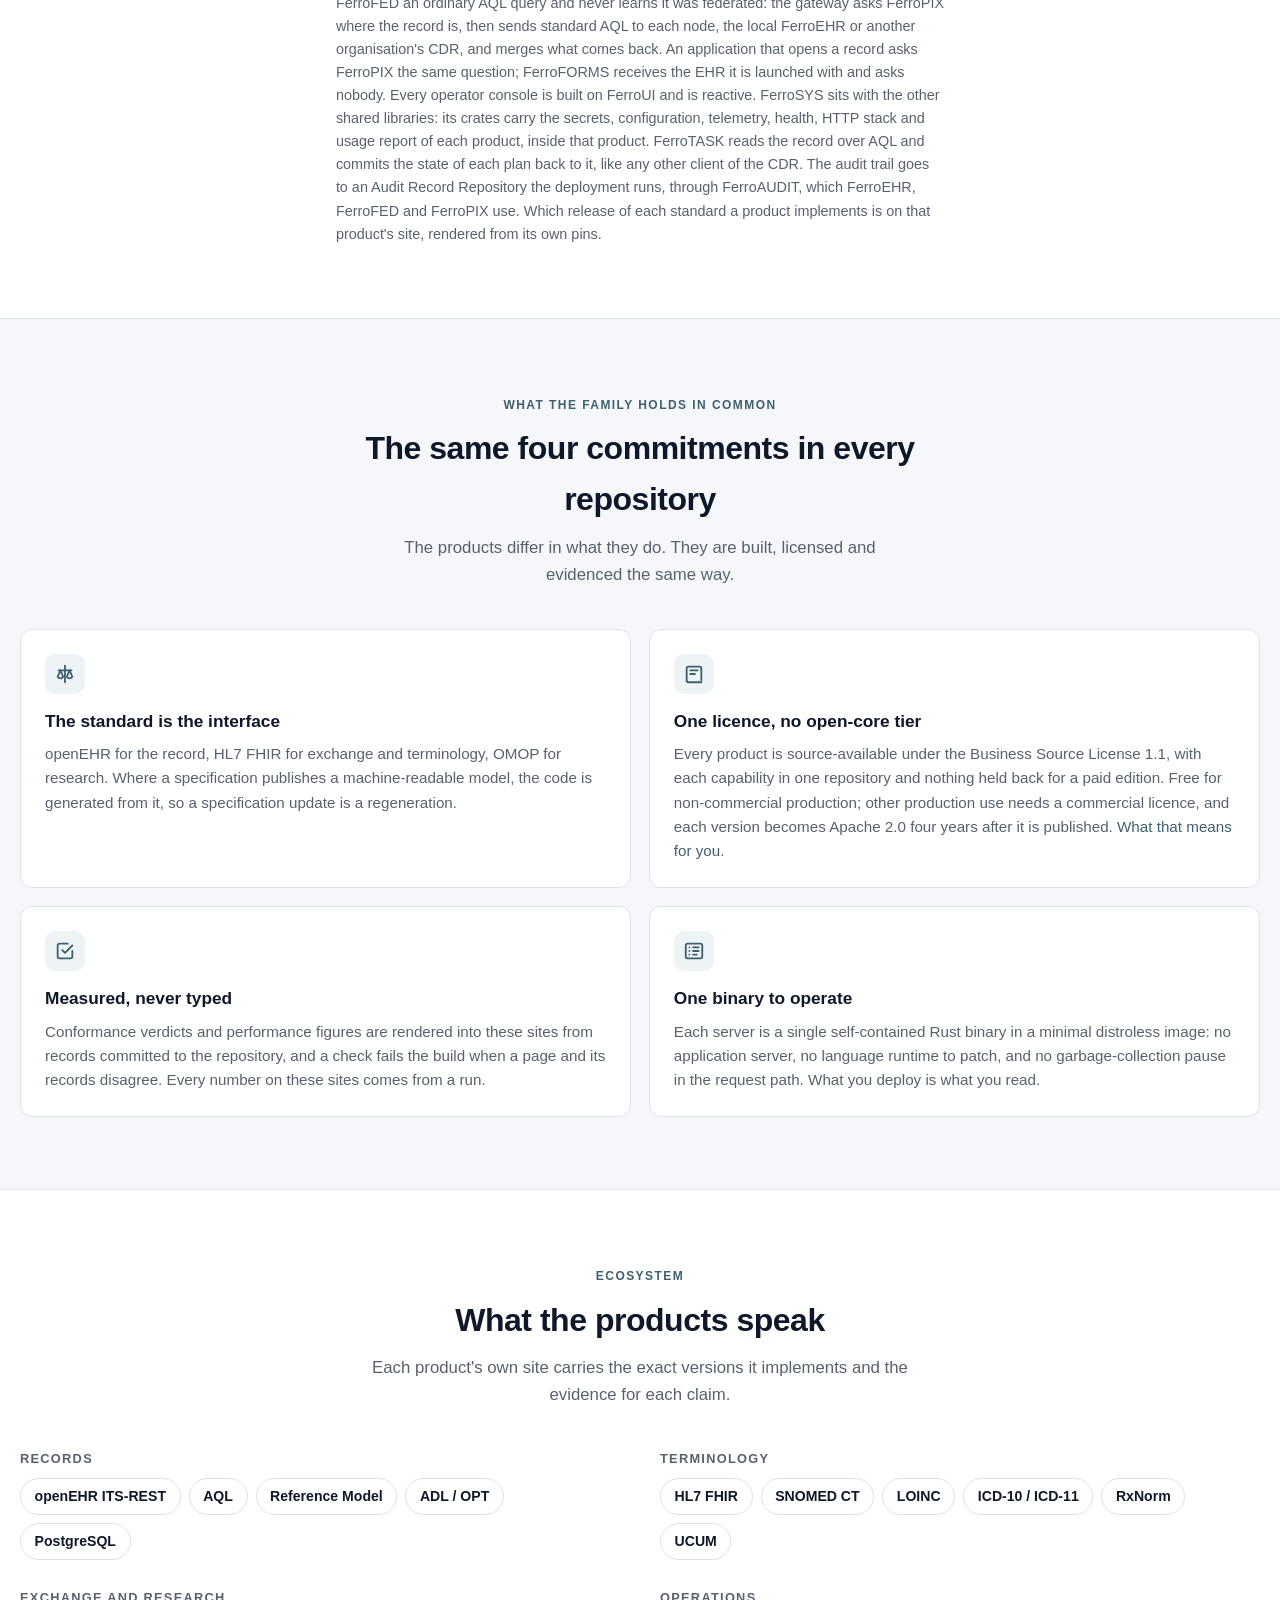
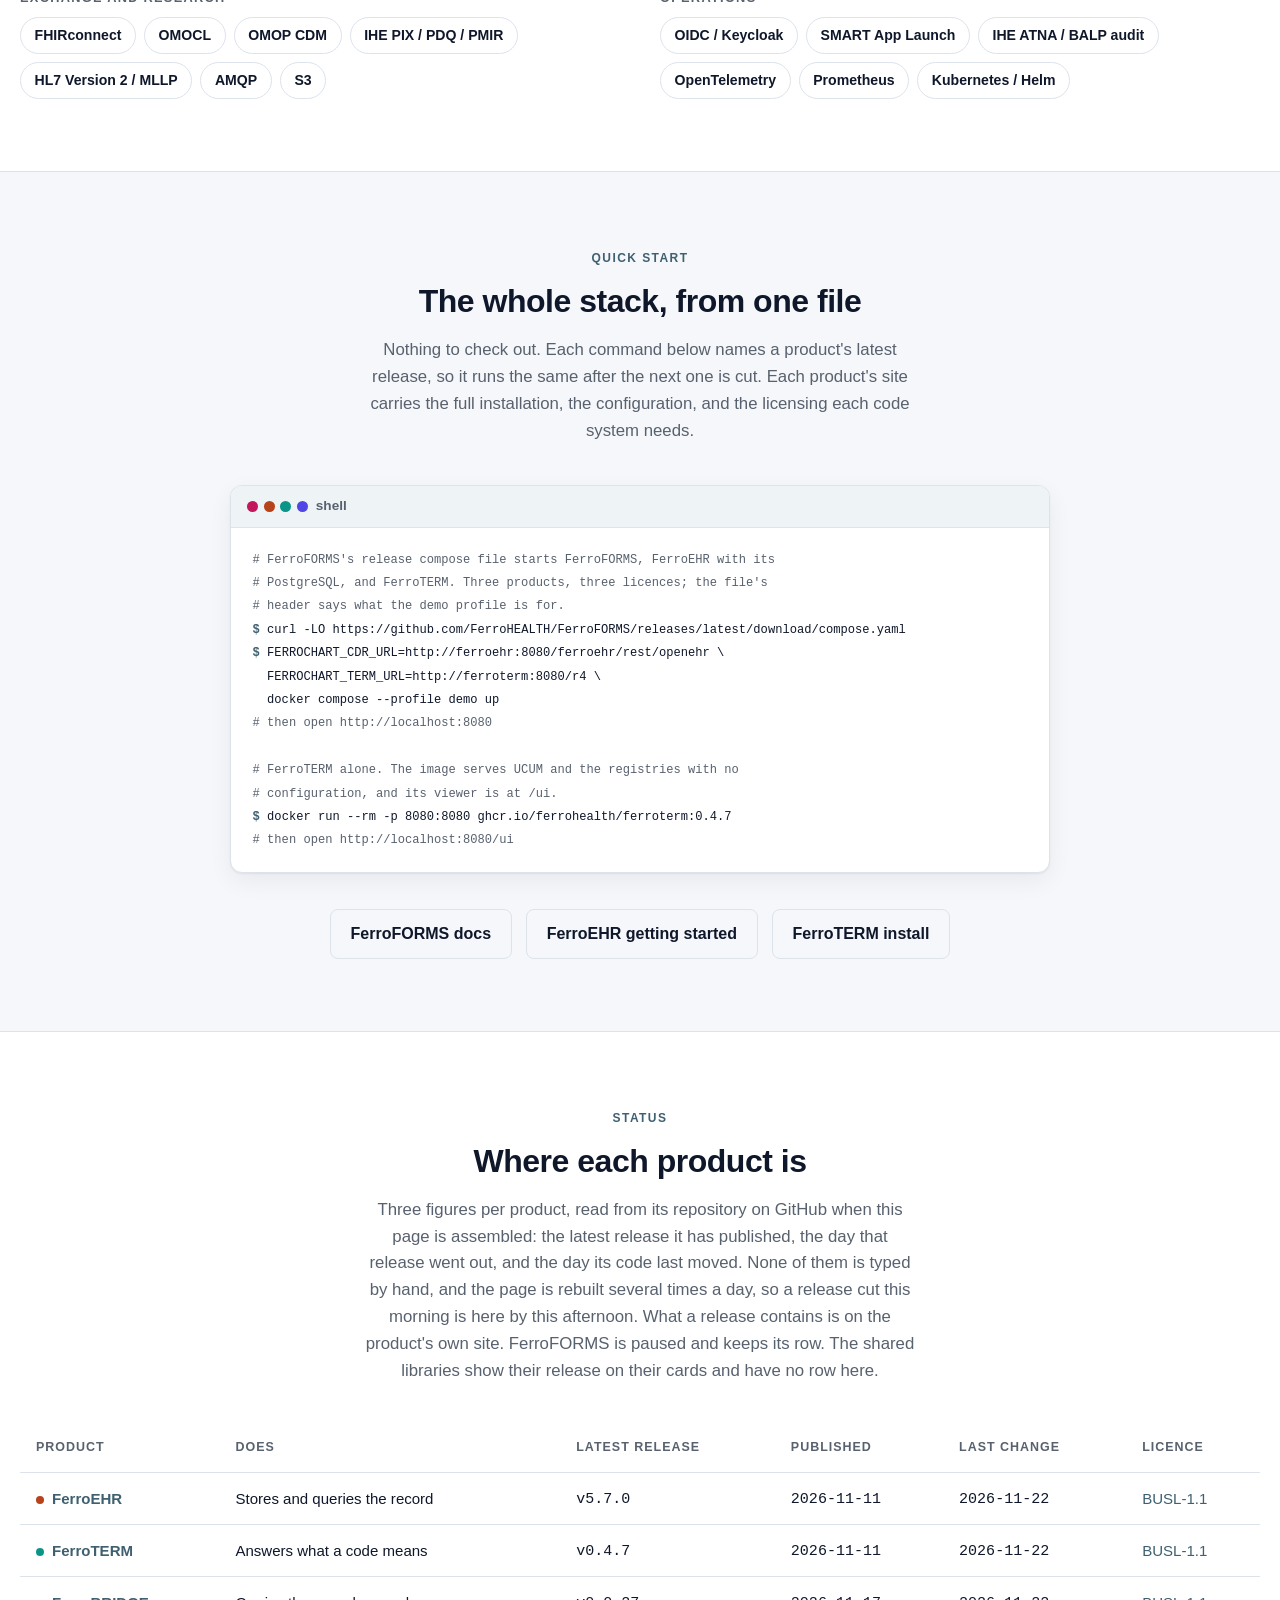
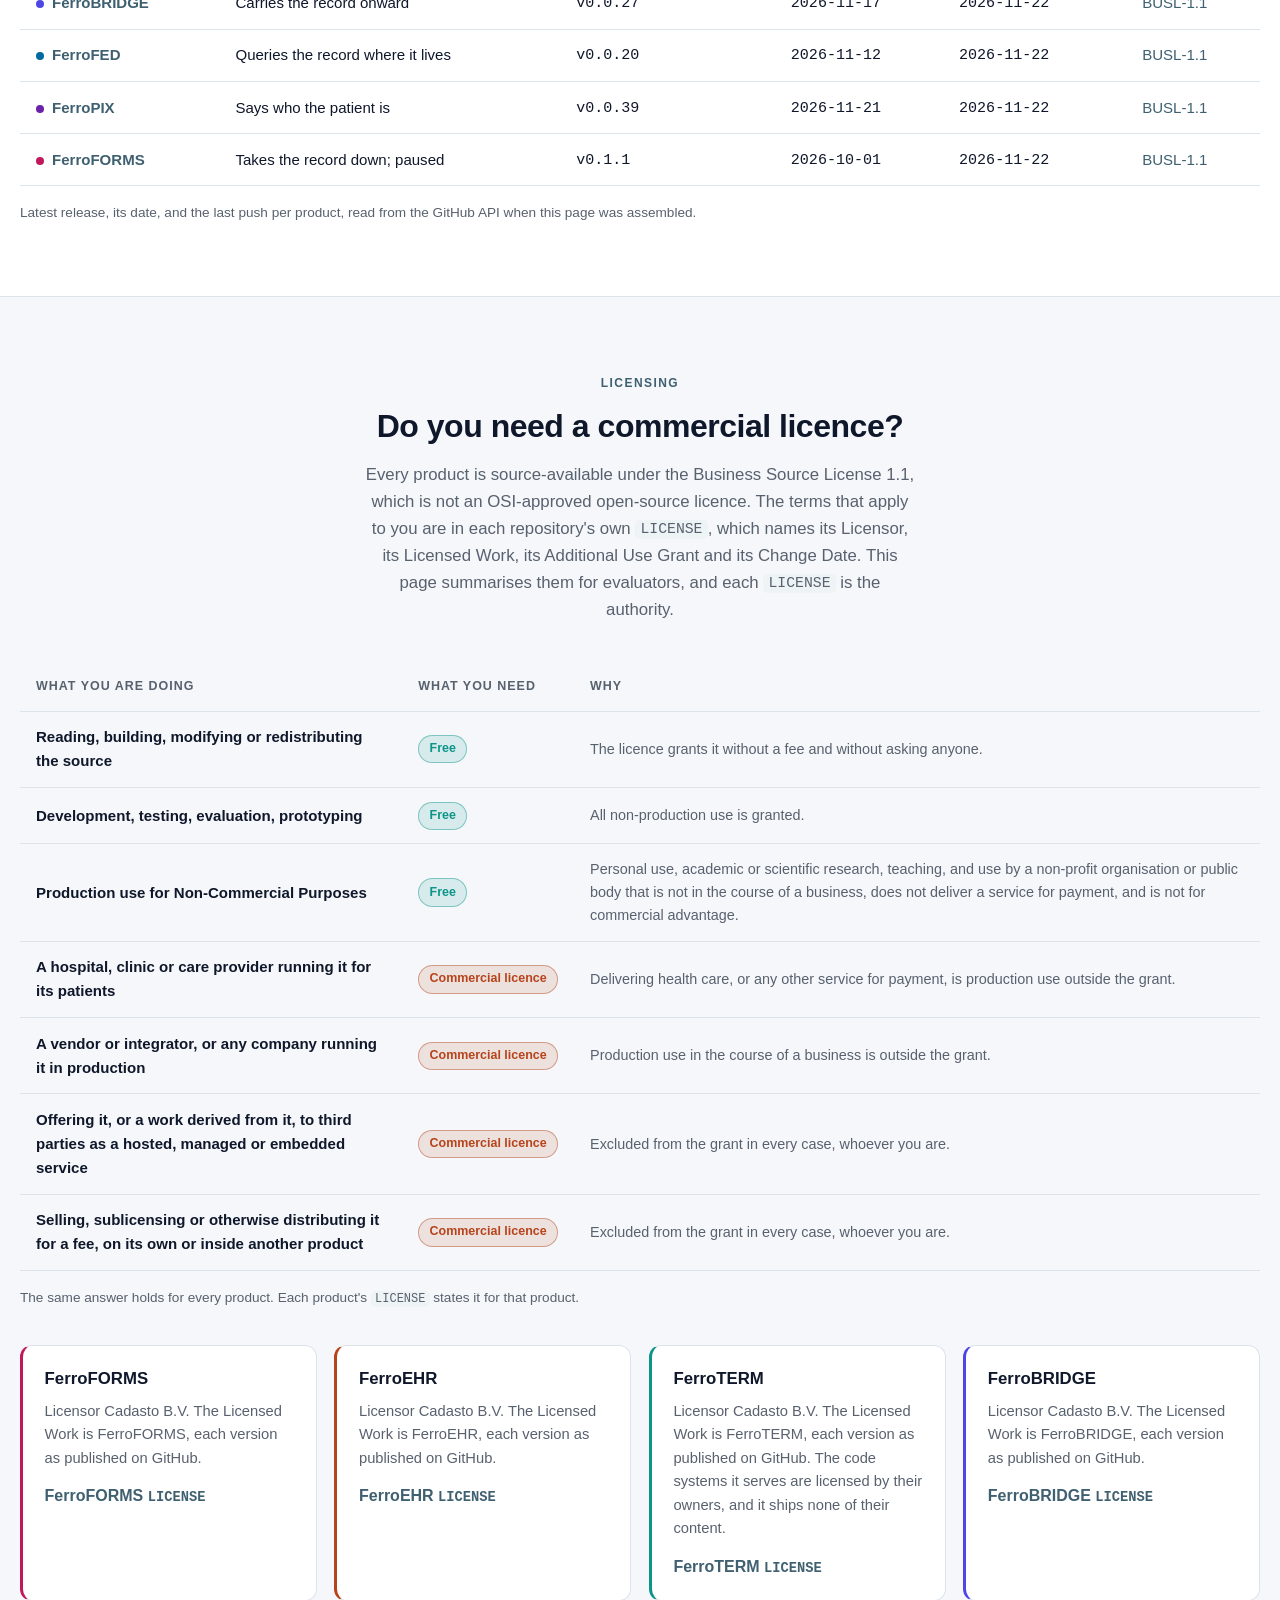
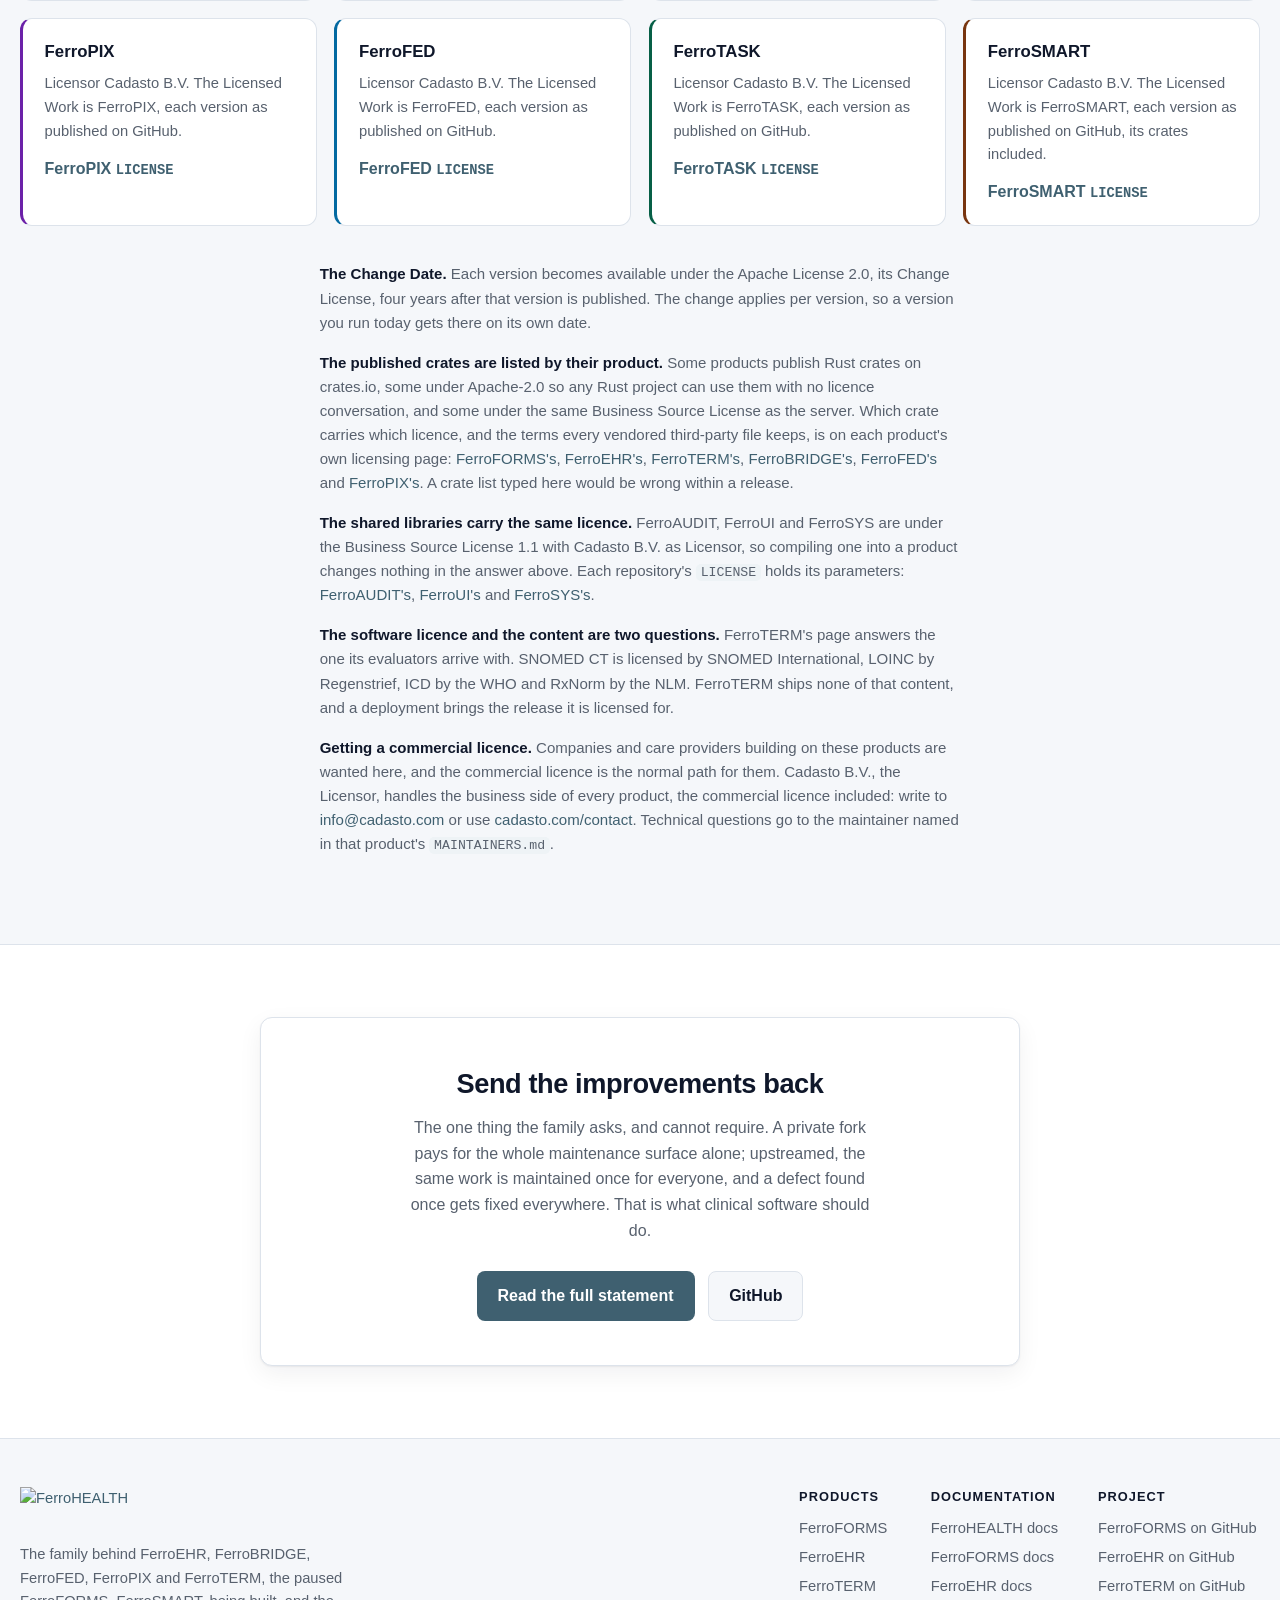
==== commit b2f0d9b9: "docs(site): show what the family has built for the EHDS, from the products' own badges (#147) The la" ====
--- a/website/landing/index.html
+++ b/website/landing/index.html
@@ -17,7 +17,7 @@
   <meta http-equiv="Content-Security-Policy" content="default-src 'self'; script-src 'self'; style-src 'self'; img-src 'self' data:; font-src 'self'; connect-src 'self'; object-src 'none'; base-uri 'self'; form-action 'none'; frame-ancestors 'none'">
   <meta name="referrer" content="strict-origin-when-cross-origin">
   <title>FerroHEALTH: health-data infrastructure in Rust, built on open standards</title>
-  <meta name="description" content="FerroHEALTH is the family behind five pure-Rust health-data servers that reach each other only over published protocols: FerroEHR, the openEHR Clinical Data Repository; FerroBRIDGE, openEHR to HL7 FHIR and to the OMOP Common Data Model, and clinical HL7 Version 2 messages mapped in; FerroFED, the federation gateway; FerroPIX, the Master Patient Index; and FerroTERM, the HL7 FHIR terminology server. FerroFORMS, an openEHR form builder, is paused. FerroSMART, the SMART App Launch authorization server, is being built, and FerroTASK for task planning and decision support is planned. The products share three libraries: FerroAUDIT, FerroUI and FerroSYS. One language, one licence, and every figure on this page rendered from the products' own repositories.">
+  <meta name="description" content="FerroHEALTH is the family behind five pure-Rust health-data servers that reach each other only over published protocols: FerroEHR, the openEHR Clinical Data Repository; FerroBRIDGE, openEHR to HL7 FHIR and to the OMOP Common Data Model, and clinical HL7 Version 2 messages mapped in; FerroFED, the federation gateway; FerroPIX, the Master Patient Index; and FerroTERM, the HL7 FHIR terminology server. FerroFORMS, an openEHR form builder, is paused. FerroSMART, the SMART App Launch authorization server, is being built, and FerroTASK for task planning and decision support is planned. The products share three libraries: FerroAUDIT, FerroUI and FerroSYS. The page shows what each product has built for the European Health Data Space, measured by its own CI. One language, one licence, and every figure on this page rendered from the products' own repositories.">
   <link rel="canonical" href="https://ferrohealth.eu/">
   <link rel="stylesheet" href="./style.css">
   <link rel="icon" href="./assets/brand/favicon.svg" type="image/svg+xml">
@@ -173,6 +173,7 @@
       </a>
       <nav class="nav-links" aria-label="Primary">
         <a href="#products">Products</a>
+        <a href="#ehds">EHDS</a>
         <a href="#libraries" class="hide-sm">Libraries</a>
         <a href="#how" class="hide-sm">How they fit</a>
         <a href="#principles" class="hide-sm">Principles</a>
@@ -204,12 +205,294 @@
         </p>
         <div class="hero-cta">
           <a class="btn btn-primary" href="#products">See the products</a>
+          <a class="btn btn-ghost" href="#ehds">What we built for the EHDS</a>
           <a class="btn btn-ghost" href="https://sandbox.ferroehr.eu" rel="noopener">Try the live sandbox</a>
         </div>
         <p class="note">
           Ferro is <em>ferrum</em>, iron. Rust is an oxide of it, which is the
           language every one of them is written in.
         </p>
+      </div>
+    </section>
+
+    <!-- The European Health Data Space. Every figure here is a product's own
+         CI-written badge, filled at assembly time by
+         scripts/site/render-releases.sh through its data-badge markers; never
+         hand-type one. Each figure links the pass list or self-assessment
+         behind it. -->
+    <section id="ehds" class="surface">
+      <div class="wrap">
+        <div class="section-head">
+          <span class="eyebrow">European Health Data Space</span>
+          <h2>What the family has built for the EHDS</h2>
+          <p>
+            Regulation (EU) 2025/327 sets what an EHR system has to do with a
+            person's health data: exchange it in the European format, log
+            every access, and let the person see who looked and why. This is
+            what each product does about it on its main branch today, with the
+            article it answers and the test that measures it. Every figure is
+            read from the product's own CI badge when this page is assembled,
+            and links to the pass list or the self-assessment behind it.
+          </p>
+        </div>
+
+        <div class="ehds-frame">
+          <div class="ehds-note">
+            <h3>Self-tested and self-assessed</h3>
+            <p>
+              The figures are self-tested counts and self-assessed rows, and
+              none is a certification. No EHR system can claim EHDS
+              conformity yet: the European exchange format (Art 15) and the
+              common specifications of the two harmonised components (Art 25
+              and 36) are set by implementing acts that are still drafts, so
+              the products are built and tested against the published drafts.
+              The family has not been through the European digital testing
+              environment (Art 40), and no EU declaration of conformity
+              (Art 39) or CE marking (Art 41) exists for any product.
+            </p>
+          </div>
+          <div class="ehds-dates">
+            <h3>What applies when (Art 105)</h3>
+            <ol>
+              <li><time datetime="2027-03-26">26 March 2027</time> The Regulation applies.</li>
+              <li><time datetime="2029-03-26">26 March 2029</time> Articles 25, 26 and 27 apply to the first three priority categories of Art 14(1), patient summaries, electronic prescriptions and electronic dispensations, and to the EHR systems meant to process them.</li>
+              <li><time datetime="2031-03-26">26 March 2031</time> They apply to the other three, medical imaging studies and reports, medical test results and discharge reports, and to their EHR systems. Chapter III applies to EHR systems put into service under Art 26(2).</li>
+            </ol>
+          </div>
+        </div>
+
+        <div class="products ehds-products">
+
+          <article class="product product-bridge">
+            <div class="product-head">
+              <img src="./assets/products/ferrobridge-icon.svg" alt="" aria-hidden="true" width="40" height="40">
+              <div>
+                <h3><a href="https://ferrobridge.eu/" rel="noopener">FerroBRIDGE</a></h3>
+                <span class="role">The European interoperability component, Art 25</span>
+              </div>
+            </div>
+            <p>
+              Its <code>eehrxf</code> crate is the interoperability software
+              component of Art 25(1): the Xt-EHR logical models read as data,
+              the crosswalk of each Art 14(1) category to the HL7 Europe
+              profiles, the European exchange format in HL7 FHIR, and the
+              mapping from openEHR to it through FHIRconnect. It is built
+              against the draft implementing act under Art 15(1), and CI
+              validates what it writes against the MyHealth@EU profiles.
+            </p>
+            <h4 class="measures-head">The draft exchange format</h4>
+            <ul class="measures">
+                <li><a href="https://github.com/FerroHEALTH/FerroBRIDGE/blob/main/conformance/eehrxf-annex-x/pass-list.txt" rel="noopener"><span class="measure-value" data-badge="https://raw.githubusercontent.com/FerroHEALTH/FerroBRIDGE/main/conformance/badges/eehrxf-annex-x.json">33 / 33</span> <span class="measure-label" data-badge-label="https://raw.githubusercontent.com/FerroHEALTH/FerroBRIDGE/main/conformance/badges/eehrxf-annex-x.json">EEHRxF Annex X groups served</span></a></li>
+                <li><a href="https://github.com/FerroHEALTH/FerroBRIDGE/blob/main/conformance/eehrxf-draft-patient-summary/pass-list.txt" rel="noopener"><span class="measure-value" data-badge="https://raw.githubusercontent.com/FerroHEALTH/FerroBRIDGE/main/conformance/badges/eehrxf-draft-patient-summary.json">284 / 284 annex elements held, 16 unmapped</span> <span class="measure-label" data-badge-label="https://raw.githubusercontent.com/FerroHEALTH/FerroBRIDGE/main/conformance/badges/eehrxf-draft-patient-summary.json">EEHRxF draft 2026-11-23, Patient Summary</span></a></li>
+                <li><a href="https://github.com/FerroHEALTH/FerroBRIDGE/blob/main/conformance/eehrxf-draft-eprescription/pass-list.txt" rel="noopener"><span class="measure-value" data-badge="https://raw.githubusercontent.com/FerroHEALTH/FerroBRIDGE/main/conformance/badges/eehrxf-draft-eprescription.json">25 / 25 annex elements held, 4 unmapped</span> <span class="measure-label" data-badge-label="https://raw.githubusercontent.com/FerroHEALTH/FerroBRIDGE/main/conformance/badges/eehrxf-draft-eprescription.json">EEHRxF draft 2026-11-23, ePrescription</span></a></li>
+                <li><a href="https://github.com/FerroHEALTH/FerroBRIDGE/blob/main/conformance/eehrxf-draft-edispensation/pass-list.txt" rel="noopener"><span class="measure-value" data-badge="https://raw.githubusercontent.com/FerroHEALTH/FerroBRIDGE/main/conformance/badges/eehrxf-draft-edispensation.json">15 / 15 annex elements held, 0 unmapped</span> <span class="measure-label" data-badge-label="https://raw.githubusercontent.com/FerroHEALTH/FerroBRIDGE/main/conformance/badges/eehrxf-draft-edispensation.json">EEHRxF draft 2026-11-23, eDispensation</span></a></li>
+                <li><a href="https://github.com/FerroHEALTH/FerroBRIDGE/blob/main/conformance/eehrxf-draft-medical-test-report/pass-list.txt" rel="noopener"><span class="measure-value" data-badge="https://raw.githubusercontent.com/FerroHEALTH/FerroBRIDGE/main/conformance/badges/eehrxf-draft-medical-test-report.json">137 / 137 annex elements held, 7 unmapped</span> <span class="measure-label" data-badge-label="https://raw.githubusercontent.com/FerroHEALTH/FerroBRIDGE/main/conformance/badges/eehrxf-draft-medical-test-report.json">EEHRxF draft 2026-11-23, Medical test report</span></a></li>
+                <li><a href="https://github.com/FerroHEALTH/FerroBRIDGE/blob/main/conformance/eehrxf-draft-imaging/pass-list.txt" rel="noopener"><span class="measure-value" data-badge="https://raw.githubusercontent.com/FerroHEALTH/FerroBRIDGE/main/conformance/badges/eehrxf-draft-imaging.json">90 / 91 annex elements held, 8 unmapped</span> <span class="measure-label" data-badge-label="https://raw.githubusercontent.com/FerroHEALTH/FerroBRIDGE/main/conformance/badges/eehrxf-draft-imaging.json">EEHRxF draft 2026-11-23, Imaging report and study</span></a></li>
+                <li><a href="https://github.com/FerroHEALTH/FerroBRIDGE/blob/main/conformance/eehrxf-draft-discharge/pass-list.txt" rel="noopener"><span class="measure-value" data-badge="https://raw.githubusercontent.com/FerroHEALTH/FerroBRIDGE/main/conformance/badges/eehrxf-draft-discharge.json">135 / 135 annex elements held, 5 unmapped</span> <span class="measure-label" data-badge-label="https://raw.githubusercontent.com/FerroHEALTH/FerroBRIDGE/main/conformance/badges/eehrxf-draft-discharge.json">EEHRxF draft 2026-11-23, Discharge report</span></a></li>
+                <li><a href="https://github.com/FerroHEALTH/FerroBRIDGE/blob/main/conformance/xtehr-crosswalk/pass-list.txt" rel="noopener"><span class="measure-value" data-badge="https://raw.githubusercontent.com/FerroHEALTH/FerroBRIDGE/main/conformance/badges/xtehr-crosswalk.json">712 / 852 elements aligned</span> <span class="measure-label" data-badge-label="https://raw.githubusercontent.com/FerroHEALTH/FerroBRIDGE/main/conformance/badges/xtehr-crosswalk.json">Xt-EHR models 1.0.0 crosswalk, EEHRxF draft 2026-11-23</span></a></li>
+            </ul>
+            <h4 class="measures-head">MyHealth@EU profiles</h4>
+            <ul class="measures">
+                <li><a href="https://github.com/FerroHEALTH/FerroBRIDGE/blob/main/conformance/myhealth-eu-core/pass-list.txt" rel="noopener"><span class="measure-value" data-badge="https://raw.githubusercontent.com/FerroHEALTH/FerroBRIDGE/main/conformance/badges/myhealth-eu-core.json">65 / 70 valid</span> <span class="measure-label" data-badge-label="https://raw.githubusercontent.com/FerroHEALTH/FerroBRIDGE/main/conformance/badges/myhealth-eu-core.json">MyHealth@EU Core 1.0.1 (CI)</span></a></li>
+                <li><a href="https://github.com/FerroHEALTH/FerroBRIDGE/blob/main/conformance/myhealth-eu-laboratory/pass-list.txt" rel="noopener"><span class="measure-value" data-badge="https://raw.githubusercontent.com/FerroHEALTH/FerroBRIDGE/main/conformance/badges/myhealth-eu-laboratory.json">1 / 1 valid</span> <span class="measure-label" data-badge-label="https://raw.githubusercontent.com/FerroHEALTH/FerroBRIDGE/main/conformance/badges/myhealth-eu-laboratory.json">MyHealth@EU Laboratory 9.2.0 (CI)</span></a></li>
+                <li><a href="https://github.com/FerroHEALTH/FerroBRIDGE/blob/main/conformance/myhealth-eu-hdr/pass-list.txt" rel="noopener"><span class="measure-value" data-badge="https://raw.githubusercontent.com/FerroHEALTH/FerroBRIDGE/main/conformance/badges/myhealth-eu-hdr.json">0 / 3 valid</span> <span class="measure-label" data-badge-label="https://raw.githubusercontent.com/FerroHEALTH/FerroBRIDGE/main/conformance/badges/myhealth-eu-hdr.json">MyHealth@EU HDR 9.2.0 (CI)</span></a></li>
+                <li><a href="https://github.com/FerroHEALTH/FerroBRIDGE/blob/main/conformance/myhealth-eu-mvc/pass-list.txt" rel="noopener"><span class="measure-value" data-badge="https://raw.githubusercontent.com/FerroHEALTH/FerroBRIDGE/main/conformance/badges/myhealth-eu-mvc.json">79 / 92 codes in bound value sets</span> <span class="measure-label" data-badge-label="https://raw.githubusercontent.com/FerroHEALTH/FerroBRIDGE/main/conformance/badges/myhealth-eu-mvc.json">MyHealth@EU MVC 10.1.0 (CI)</span></a></li>
+                <li><a href="https://github.com/FerroHEALTH/FerroBRIDGE/blob/main/conformance/myhealth-eu-euvac/pass-list.txt" rel="noopener"><span class="measure-value" data-badge="https://raw.githubusercontent.com/FerroHEALTH/FerroBRIDGE/main/conformance/badges/myhealth-eu-euvac.json">1 / 1 valid</span> <span class="measure-label" data-badge-label="https://raw.githubusercontent.com/FerroHEALTH/FerroBRIDGE/main/conformance/badges/myhealth-eu-euvac.json">MyHealth@EU EuVAC 10.0.0-preview</span></a></li>
+            </ul>
+            <div class="product-cta">
+              <a class="btn btn-ghost" href="https://ferrobridge.eu/docs/evaluate/interoperability-component.html" rel="noopener">The component</a>
+            </div>
+          </article>
+
+          <article class="product product-ehr">
+            <div class="product-head">
+              <img src="./assets/products/ferroehr-icon.svg" alt="" aria-hidden="true" width="40" height="40">
+              <div>
+                <h3><a href="https://ferroehr.eu/" rel="noopener">FerroEHR</a></h3>
+                <span class="role">The logging component, and the person's own log</span>
+              </div>
+            </div>
+            <p>
+              FerroEHR records every access to its API as the access record
+              of Annex II 3.2, through the shared FerroAUDIT library's
+              <code>ehds-logging</code> crate, and keeps it in a hash-chained
+              store. The person reads their own log, who accessed what, when
+              and why, through the subject-scoped ITI-81 retrieval.
+            </p>
+            <p>
+              A clinician outside a record's care relationships gets in only
+              when the deployment's access policy allows it, and only with a
+              reason, which the record keeps and the person sees (Art 11(5));
+              an emergency is one such case. No justification lifts the
+              person's own restriction under GDPR Art 18.
+            </p>
+            <h4 class="measures-head">FerroEHR</h4>
+            <ul class="measures">
+                <li><a href="https://ferroehr.eu/docs/dev/compliance/logging-checklist.html" rel="noopener"><span class="measure-value" data-badge="https://raw.githubusercontent.com/FerroHEALTH/FerroEHR/main/docs/conformance/ehds/logging.json">11/11 evidenced</span> <span class="measure-label" data-badge-label="https://raw.githubusercontent.com/FerroHEALTH/FerroEHR/main/docs/conformance/ehds/logging.json">EHDS logging checklist · Xt-EHR D8.2 2026-05-19</span></a></li>
+                <li><a href="https://ferroehr.eu/docs/dev/compliance/eehrxf-annex-iii.html" rel="noopener"><span class="measure-value" data-badge="https://raw.githubusercontent.com/FerroHEALTH/FerroEHR/main/docs/conformance/ehds/annex-iii.json">10/18 elements sourced</span> <span class="measure-label" data-badge-label="https://raw.githubusercontent.com/FerroHEALTH/FerroEHR/main/docs/conformance/ehds/annex-iii.json">EEHRxF draft 2026-11-23 · Annex III from the RM</span></a></li>
+                <li><a href="https://ferroehr.eu/docs/dev/compliance/eehrxf-pdf-originals.html" rel="noopener"><span class="measure-value" data-badge="https://raw.githubusercontent.com/FerroHEALTH/FerroEHR/main/docs/conformance/ehds/pdf-originals.json">byte-identical 2/2</span> <span class="measure-label" data-badge-label="https://raw.githubusercontent.com/FerroHEALTH/FerroEHR/main/docs/conformance/ehds/pdf-originals.json">EEHRxF draft 2026-11-23 · PDF/A originals</span></a></li>
+            </ul>
+            <h4 class="measures-head">The FerroAUDIT crates it records with</h4>
+            <ul class="measures">
+                <li><a href="https://github.com/FerroHEALTH/FerroAUDIT/blob/main/docs/conformance.md#the-ehds-access-records-logging-fields" rel="noopener"><span class="measure-value" data-badge="https://raw.githubusercontent.com/FerroHEALTH/FerroAUDIT/main/conformance/badges/ehds-annex-ii.json">5/5</span> <span class="measure-label" data-badge-label="https://raw.githubusercontent.com/FerroHEALTH/FerroAUDIT/main/conformance/badges/ehds-annex-ii.json">EHDS Annex II 3.2 logging fields mapped</span></a></li>
+                <li><a href="https://github.com/FerroHEALTH/FerroAUDIT/blob/main/docs/conformance.md#xt-ehr-d82-logging-assertions" rel="noopener"><span class="measure-value" data-badge="https://raw.githubusercontent.com/FerroHEALTH/FerroAUDIT/main/conformance/badges/xt-ehr-d8-2.json">4/4</span> <span class="measure-label" data-badge-label="https://raw.githubusercontent.com/FerroHEALTH/FerroAUDIT/main/conformance/badges/xt-ehr-d8-2.json">Xt-EHR D8.2 2026-05-19 logging assertions</span></a></li>
+                <li><a href="https://github.com/FerroHEALTH/FerroAUDIT/blob/main/docs/conformance.md" rel="noopener"><span class="measure-value" data-badge="https://raw.githubusercontent.com/FerroHEALTH/FerroAUDIT/main/conformance/badges/iti-81.json">11/11</span> <span class="measure-label" data-badge-label="https://raw.githubusercontent.com/FerroHEALTH/FerroAUDIT/main/conformance/badges/iti-81.json">IHE ITI-81 Retrieve (ARR) · RESTful ATNA Rev. 3.6 search parameters</span></a></li>
+                <li><a href="https://github.com/FerroHEALTH/FerroAUDIT/blob/main/docs/conformance.md#balp-validation" rel="noopener"><span class="measure-value" data-badge="https://raw.githubusercontent.com/FerroHEALTH/FerroAUDIT/main/conformance/badges/balp-1.1.4.json">144/144</span> <span class="measure-label" data-badge-label="https://raw.githubusercontent.com/FerroHEALTH/FerroAUDIT/main/conformance/badges/balp-1.1.4.json">IHE BALP 1.1.4 · AuditEvents valid</span></a></li>
+            </ul>
+            <div class="product-cta">
+              <a class="btn btn-ghost" href="https://ferroehr.eu/docs/dev/audit.html#justified-and-emergency-access" rel="noopener">Justified access</a>
+              <a class="btn btn-ghost" href="https://ferroehr.eu/docs/dev/audit.html#retrieving-audit-records-iti-81" rel="noopener">ITI-81</a>
+            </div>
+          </article>
+
+          <article class="product product-fed">
+            <div class="product-head">
+              <img src="./assets/products/ferrofed-icon.svg" alt="" aria-hidden="true" width="40" height="40">
+              <div>
+                <h3><a href="https://ferrofed.eu/" rel="noopener">FerroFED</a></h3>
+                <span class="role">Behind a MyHealth@EU contact point, Art 23</span>
+              </div>
+            </div>
+            <p>
+              FerroFED is a national infrastructure that a contact point's
+              national connector calls on its FHIR face, for the records in
+              FerroEHR and other openEHR CDRs. It writes the documents it builds
+              from openEHR in the HL7 Europe formats.
+            </p>
+            <p>
+              Its self-assessment reads every requirement of the MyHealth@EU
+              Requirements Catalogue. The rows still open: a member's own
+              documents pass through unchecked, the hospital discharge report
+              does not yet validate against MyHealth@EU HDR, the catalogue
+              lacks the imaging codes, and the vaccination history document is
+              outside the categories FerroFED builds. The self-assessment
+              confers no Operation Ready status.
+            </p>
+            <ul class="measures">
+                <li><a href="https://github.com/FerroHEALTH/FerroFED/blob/main/conformance/myhealth-eu.tsv" rel="noopener"><span class="measure-value" data-badge="https://raw.githubusercontent.com/FerroHEALTH/FerroFED/main/conformance/myhealth-eu-badge.json">catalogue v10.0.0 · 23/31 met</span> <span class="measure-label" data-badge-label="https://raw.githubusercontent.com/FerroHEALTH/FerroFED/main/conformance/myhealth-eu-badge.json">MyHealth@EU</span></a></li>
+                <li><a href="https://ferrofed.eu/docs/evaluate/myhealth-eu.html" rel="noopener"><span class="measure-value" data-badge="https://raw.githubusercontent.com/FerroHEALTH/FerroFED/main/conformance/myhealth-eu/search.json">12/12 parameters answered</span> <span class="measure-label" data-badge-label="https://raw.githubusercontent.com/FerroHEALTH/FerroFED/main/conformance/myhealth-eu/search.json">MyHealth@EU NCP API 9.1.1-ci DocumentReference search</span></a></li>
+                <li><a href="https://ferrofed.eu/docs/evaluate/myhealth-eu.html" rel="noopener"><span class="measure-value" data-badge="https://raw.githubusercontent.com/FerroHEALTH/FerroFED/main/conformance/myhealth-eu/core.json">11/11 valid</span> <span class="measure-label" data-badge-label="https://raw.githubusercontent.com/FerroHEALTH/FerroFED/main/conformance/myhealth-eu/core.json">MyHealth@EU Core 1.0.1 (CI)</span></a></li>
+                <li><a href="https://ferrofed.eu/docs/evaluate/myhealth-eu.html" rel="noopener"><span class="measure-value" data-badge="https://raw.githubusercontent.com/FerroHEALTH/FerroFED/main/conformance/myhealth-eu/laboratory.json">1/1 valid</span> <span class="measure-label" data-badge-label="https://raw.githubusercontent.com/FerroHEALTH/FerroFED/main/conformance/myhealth-eu/laboratory.json">MyHealth@EU Laboratory 9.2.0 (CI)</span></a></li>
+                <li><a href="https://ferrofed.eu/docs/evaluate/myhealth-eu.html" rel="noopener"><span class="measure-value" data-badge="https://raw.githubusercontent.com/FerroHEALTH/FerroFED/main/conformance/myhealth-eu/discharge.json">0/1 valid</span> <span class="measure-label" data-badge-label="https://raw.githubusercontent.com/FerroHEALTH/FerroFED/main/conformance/myhealth-eu/discharge.json">MyHealth@EU HDR 9.2.0 (CI)</span></a></li>
+            </ul>
+            <div class="product-cta">
+              <a class="btn btn-ghost" href="https://ferrofed.eu/docs/evaluate/myhealth-eu.html" rel="noopener">The self-assessment</a>
+            </div>
+          </article>
+
+          <article class="product product-pix">
+            <div class="product-head">
+              <img src="./assets/products/ferropix-icon.svg" alt="" aria-hidden="true" width="40" height="40">
+              <div>
+                <h3><a href="https://ferropix.eu/" rel="noopener">FerroPIX</a></h3>
+                <span class="role">Who the patient is, across organisations</span>
+              </div>
+            </div>
+            <p>
+              FerroPIX holds the cross-reference of a person's identifiers:
+              PIXm (ITI-83, ITI-104), PDQm with <code>$match</code> (ITI-78,
+              ITI-119), the PMIR feed (ITI-93, ITI-94) and the XCPD responding
+              gateway (ITI-55). It serves an identifier of each type the draft
+              exchange format names, and the minimal Patient the MyHealth@EU
+              NCP API asks for.
+            </p>
+            <ul class="measures">
+                <li><a href="https://github.com/FerroHEALTH/FerroPIX/blob/main/conformance/pixm/pass-list.txt" rel="noopener"><span class="measure-value" data-badge="https://raw.githubusercontent.com/FerroHEALTH/FerroPIX/main/conformance/badges/pixm.json">13 / 13</span> <span class="measure-label" data-badge-label="https://raw.githubusercontent.com/FerroHEALTH/FerroPIX/main/conformance/badges/pixm.json">PIXm 3.1.0 examples</span></a></li>
+                <li><a href="https://github.com/FerroHEALTH/FerroPIX/blob/main/conformance/pdqm/pass-list.txt" rel="noopener"><span class="measure-value" data-badge="https://raw.githubusercontent.com/FerroHEALTH/FerroPIX/main/conformance/badges/pdqm.json">11 / 11</span> <span class="measure-label" data-badge-label="https://raw.githubusercontent.com/FerroHEALTH/FerroPIX/main/conformance/badges/pdqm.json">PDQm 3.2.0 examples</span></a></li>
+                <li><a href="https://github.com/FerroHEALTH/FerroPIX/blob/main/conformance/pmir/pass-list.txt" rel="noopener"><span class="measure-value" data-badge="https://raw.githubusercontent.com/FerroHEALTH/FerroPIX/main/conformance/badges/pmir.json">7 / 7</span> <span class="measure-label" data-badge-label="https://raw.githubusercontent.com/FerroHEALTH/FerroPIX/main/conformance/badges/pmir.json">PMIR 1.6.0 examples</span></a></li>
+                <li><a href="https://github.com/FerroHEALTH/FerroPIX/blob/main/conformance/ehds-identifier-types/pass-list.txt" rel="noopener"><span class="measure-value" data-badge="https://raw.githubusercontent.com/FerroHEALTH/FerroPIX/main/conformance/badges/ehds-identifier-types.json">12 / 12</span> <span class="measure-label" data-badge-label="https://raw.githubusercontent.com/FerroHEALTH/FerroPIX/main/conformance/badges/ehds-identifier-types.json">EHDS identifier types (EEHRxF draft Annex X)</span></a></li>
+                <li><a href="https://github.com/FerroHEALTH/FerroPIX/blob/main/conformance/ncp-patient-minimal/pass-list.txt" rel="noopener"><span class="measure-value" data-badge="https://raw.githubusercontent.com/FerroHEALTH/FerroPIX/main/conformance/badges/ncp-patient-minimal.json">4 / 4</span> <span class="measure-label" data-badge-label="https://raw.githubusercontent.com/FerroHEALTH/FerroPIX/main/conformance/badges/ncp-patient-minimal.json">MyHealth@EU NCP API 9.1.1-ci Patient-minimal valid</span></a></li>
+                <li><a href="https://github.com/FerroHEALTH/FerroPIX/blob/main/conformance/xtehr-patient-match/pass-list.txt" rel="noopener"><span class="measure-value" data-badge="https://raw.githubusercontent.com/FerroHEALTH/FerroPIX/main/conformance/badges/xtehr-patient-match.json">3 / 3</span> <span class="measure-label" data-badge-label="https://raw.githubusercontent.com/FerroHEALTH/FerroPIX/main/conformance/badges/xtehr-patient-match.json">Xt-EHR D8.2 2026-05-19 Patient Match assertions</span></a></li>
+                <li><a href="https://github.com/FerroHEALTH/FerroPIX/blob/main/conformance/audit/pass-list.txt" rel="noopener"><span class="measure-value" data-badge="https://raw.githubusercontent.com/FerroHEALTH/FerroPIX/main/conformance/badges/audit.json">15 / 15</span> <span class="measure-label" data-badge-label="https://raw.githubusercontent.com/FerroHEALTH/FerroPIX/main/conformance/badges/audit.json">Audit record examples</span></a></li>
+            </ul>
+            <div class="product-cta">
+              <a class="btn btn-ghost" href="https://ferropix.eu/docs/evaluate/conformance.html" rel="noopener">Test results</a>
+            </div>
+          </article>
+
+          <article class="product product-term">
+            <div class="product-head">
+              <img src="./assets/products/ferroterm-icon.svg" alt="" aria-hidden="true" width="40" height="40">
+              <div>
+                <h3><a href="https://ferroterm.eu/" rel="noopener">FerroTERM</a></h3>
+                <span class="role">The code systems the format binds</span>
+              </div>
+            </div>
+            <p>
+              FerroTERM loads the code systems the draft exchange format binds
+              beyond SNOMED CT, LOINC and ICD-10, and imports the MyHealth@EU
+              Master Value Set Catalogue as FHIR value sets. It ships none of
+              those releases: you download each from its publisher and hold
+              any licence it needs, and its tests run on small synthetic
+              files.
+            </p>
+            <ul class="measures">
+                <li><a href="https://ferroterm.eu/docs/evaluate/conformance.html" rel="noopener"><span class="measure-value" data-badge="https://ferroterm.eu/conformance/ehds-mvc.json">2/2 value sets, synthetic fixture</span> <span class="measure-label" data-badge-label="https://ferroterm.eu/conformance/ehds-mvc.json">MyHealth@EU MVC 10.1.0 (CI) import</span></a></li>
+                <li><a href="https://ferroterm.eu/docs/evaluate/conformance.html" rel="noopener"><span class="measure-value" data-badge="https://ferroterm.eu/conformance/ehds-art6.json">16/16 loaders</span> <span class="measure-label" data-badge-label="https://ferroterm.eu/conformance/ehds-art6.json">EEHRxF draft 2026-11-23 Art 6 code systems</span></a></li>
+            </ul>
+            <div class="product-cta">
+              <a class="btn btn-ghost" href="https://ferroterm.eu/docs/operate/loading-eehrxf.html" rel="noopener">Loading the code systems</a>
+            </div>
+          </article>
+
+          <article class="product product-smart planned">
+            <div class="product-head">
+              <img src="./assets/products/ferrosmart-icon.svg" alt="" aria-hidden="true" width="40" height="40">
+              <div>
+                <h3><a href="https://ferrosmart.eu/" rel="noopener">FerroSMART</a></h3>
+                <span class="role">Sign-in with an EUDI Wallet, being built</span>
+              </div>
+            </div>
+            <p>
+              FerroSMART, being built toward its first release, lets a person
+              sign in with the PID from their EUDI Wallet, presented over
+              OpenID4VP as an SD-JWT VC or an mdoc, and issues SMART App
+              Launch tokens to the apps that act for them. It never asks for,
+              keeps or forwards the portrait.
+            </p>
+            <ul class="measures">
+                <li><a href="https://github.com/FerroHEALTH/FerroSMART/blob/main/conformance/pid-attributes.tsv" rel="noopener"><span class="measure-value" data-badge="https://raw.githubusercontent.com/FerroHEALTH/FerroSMART/main/conformance/badges/pid-rulebook.json">7/7 attributes handled</span> <span class="measure-label" data-badge-label="https://raw.githubusercontent.com/FerroHEALTH/FerroSMART/main/conformance/badges/pid-rulebook.json">EUDI PID Rulebook 1.6</span></a></li>
+                <li><a href="https://github.com/FerroHEALTH/FerroSMART/blob/main/app/ferrosmart/oidf/expected.tsv" rel="noopener"><span class="measure-value" data-badge="https://raw.githubusercontent.com/FerroHEALTH/FerroSMART/main/conformance/badges/openid4vp.json">12/12 negative tests</span> <span class="measure-label" data-badge-label="https://raw.githubusercontent.com/FerroHEALTH/FerroSMART/main/conformance/badges/openid4vp.json">OpenID4VP 1.0</span></a></li>
+                <li><a href="https://github.com/FerroHEALTH/FerroSMART/blob/main/app/ferrosmart/inferno/smart_stu2_2_expected.json" rel="noopener"><span class="measure-value" data-badge="https://raw.githubusercontent.com/FerroHEALTH/FerroSMART/main/conformance/badges/smart-app-launch.json">79/79 Inferno tests</span> <span class="measure-label" data-badge-label="https://raw.githubusercontent.com/FerroHEALTH/FerroSMART/main/conformance/badges/smart-app-launch.json">SMART App Launch 2.2.0</span></a></li>
+            </ul>
+            <div class="product-cta">
+              <a class="btn btn-ghost" href="https://ferrosmart.eu/docs/evaluate/conformance.html" rel="noopener">Test results</a>
+            </div>
+          </article>
+
+        </div>
+
+        <div class="ehds-pq">
+          <div>
+            <h3>The post-quantum move</h3>
+            <p>
+              A health record has to stay confidential for decades, so the EU
+              roadmap for the post-quantum transition counts it among the
+              high-risk uses that move by the end of 2030. Four products
+              offer the hybrid X25519MLKEM768 group (RFC 10024) first in the
+              TLS 1.3 connections they accept and open, and each publishes an
+              inventory of every cryptographic use, with a badge of the rows
+              it judges safe. FerroEHR signs record versions, access-log
+              checkpoints and seals with the RFC 9980 composite
+              ML-DSA-65+Ed25519, and FerroSMART signs the tokens of a client
+              registered for it with ML-DSA-65 (RFC 9964). FerroTERM and
+              FerroFED take the post-quantum TLS release next
+              (<a href="https://github.com/FerroHEALTH/FerroTERM/issues/1321" rel="noopener">FerroTERM#1321</a>,
+              <a href="https://github.com/FerroHEALTH/FerroFED/issues/1991" rel="noopener">FerroFED#1991</a>).
+            </p>
+          </div>
+          <ul class="measures">
+            <li><a href="https://github.com/FerroHEALTH/FerroEHR/blob/main/docs/post-quantum.md" rel="noopener"><span class="measure-product">FerroEHR</span> <span class="measure-value" data-badge="https://raw.githubusercontent.com/FerroHEALTH/FerroEHR/main/conformance/badges/post-quantum.json">12/27</span> <span class="measure-label" data-badge-label="https://raw.githubusercontent.com/FerroHEALTH/FerroEHR/main/conformance/badges/post-quantum.json">post-quantum safe uses</span></a></li>
+            <li><a href="https://github.com/FerroHEALTH/FerroBRIDGE/blob/main/docs/post-quantum.md" rel="noopener"><span class="measure-product">FerroBRIDGE</span> <span class="measure-value" data-badge="https://raw.githubusercontent.com/FerroHEALTH/FerroBRIDGE/main/conformance/badges/post-quantum.json">16/25</span> <span class="measure-label" data-badge-label="https://raw.githubusercontent.com/FerroHEALTH/FerroBRIDGE/main/conformance/badges/post-quantum.json">post-quantum</span></a></li>
+            <li><a href="https://github.com/FerroHEALTH/FerroPIX/blob/main/docs/post-quantum.md" rel="noopener"><span class="measure-product">FerroPIX</span> <span class="measure-value" data-badge="https://raw.githubusercontent.com/FerroHEALTH/FerroPIX/main/conformance/badges/post-quantum.json">7 / 15</span> <span class="measure-label" data-badge-label="https://raw.githubusercontent.com/FerroHEALTH/FerroPIX/main/conformance/badges/post-quantum.json">post-quantum safe uses</span></a></li>
+            <li><a href="https://github.com/FerroHEALTH/FerroSMART/blob/main/docs/post-quantum.md" rel="noopener"><span class="measure-product">FerroSMART</span> <span class="measure-value" data-badge="https://raw.githubusercontent.com/FerroHEALTH/FerroSMART/main/conformance/badges/post-quantum.json">11/28</span> <span class="measure-label" data-badge-label="https://raw.githubusercontent.com/FerroHEALTH/FerroSMART/main/conformance/badges/post-quantum.json">post-quantum</span></a></li>
+          </ul>
+        </div>
+
+        <div class="section-cta">
+          <a class="btn btn-primary" href="./docs/ehds/readiness.html">The EHR system's readiness record</a>
+          <a class="btn btn-ghost" href="./docs/ehds/intended-purpose.html">Intended purpose</a>
+        </div>
       </div>
     </section>
 
--- a/website/landing/style.css
+++ b/website/landing/style.css
@@ -376,6 +376,59 @@
 }
 .product-head .status { margin-left: auto; font-family: var(--fh-mono); font-weight: 700; }
 
+/* The EHDS section. Each figure is a product's badge, so its value is set in
+   the mono face like the status table, and its label carries the pin. */
+.ehds-frame {
+  display: grid;
+  grid-template-columns: 1fr;
+  gap: 1.1rem;
+  margin-bottom: 1.75rem;
+}
+@media (min-width: 900px) { .ehds-frame { grid-template-columns: 1fr 1fr; } }
+.ehds-note, .ehds-dates, .ehds-pq {
+  min-width: 0;
+  background: var(--fh-bg);
+  border: 1px solid var(--fh-border);
+  border-radius: var(--fh-radius);
+  padding: 1.4rem 1.5rem;
+}
+.ehds-note { border-left: 4px solid var(--fh-accent); }
+.ehds-note h3, .ehds-dates h3, .ehds-pq h3 { margin: 0 0 0.6rem; font-size: 1.08rem; }
+.ehds-note p, .ehds-pq p { margin: 0; color: var(--fh-muted); font-size: 0.95rem; }
+.ehds-dates ol { list-style: none; margin: 0; padding: 0; }
+.ehds-dates li { color: var(--fh-muted); font-size: 0.93rem; margin: 0 0 0.7rem; }
+.ehds-dates li:last-child { margin-bottom: 0; }
+.ehds-dates time { display: block; color: var(--fh-text); font-weight: 700; font-family: var(--fh-mono); font-size: 0.85rem; }
+.ehds-products { margin-bottom: 1.75rem; }
+.product .measures-head {
+  margin: 0.4rem 0 0.35rem;
+  font-size: 0.72rem;
+  text-transform: uppercase;
+  letter-spacing: 0.08em;
+  color: var(--fh-muted);
+}
+.measures { list-style: none; margin: 0 0 1.1rem; padding: 0; font-size: 0.86rem; }
+.measures li { margin: 0; border-top: 1px solid var(--fh-border); }
+.measures li:first-child { border-top: 0; }
+.measures a { display: block; padding: 0.4rem 0; color: var(--fh-muted); overflow-wrap: anywhere; }
+.measures a:hover { color: var(--hue, var(--fh-accent)); text-decoration: none; }
+.measure-value {
+  display: inline-block;
+  margin-right: 0.35rem;
+  color: var(--hue, var(--fh-accent));
+  font-family: var(--fh-mono);
+  font-weight: 700;
+  font-variant-numeric: tabular-nums;
+}
+.measure-product { color: var(--fh-text); font-weight: 700; margin-right: 0.35rem; }
+.ehds-pq {
+  display: grid;
+  grid-template-columns: 1fr;
+  gap: 1rem 2rem;
+}
+@media (min-width: 900px) { .ehds-pq { grid-template-columns: 3fr 2fr; align-items: start; } }
+.ehds-pq .measures { margin: 0; }
+
 /* How the products fit together. The diagram is one file in assets/diagrams/,
    which carries its own palette and swaps it on prefers-color-scheme, so this
    page holds its size and nothing else. Below the min-width the labels stop
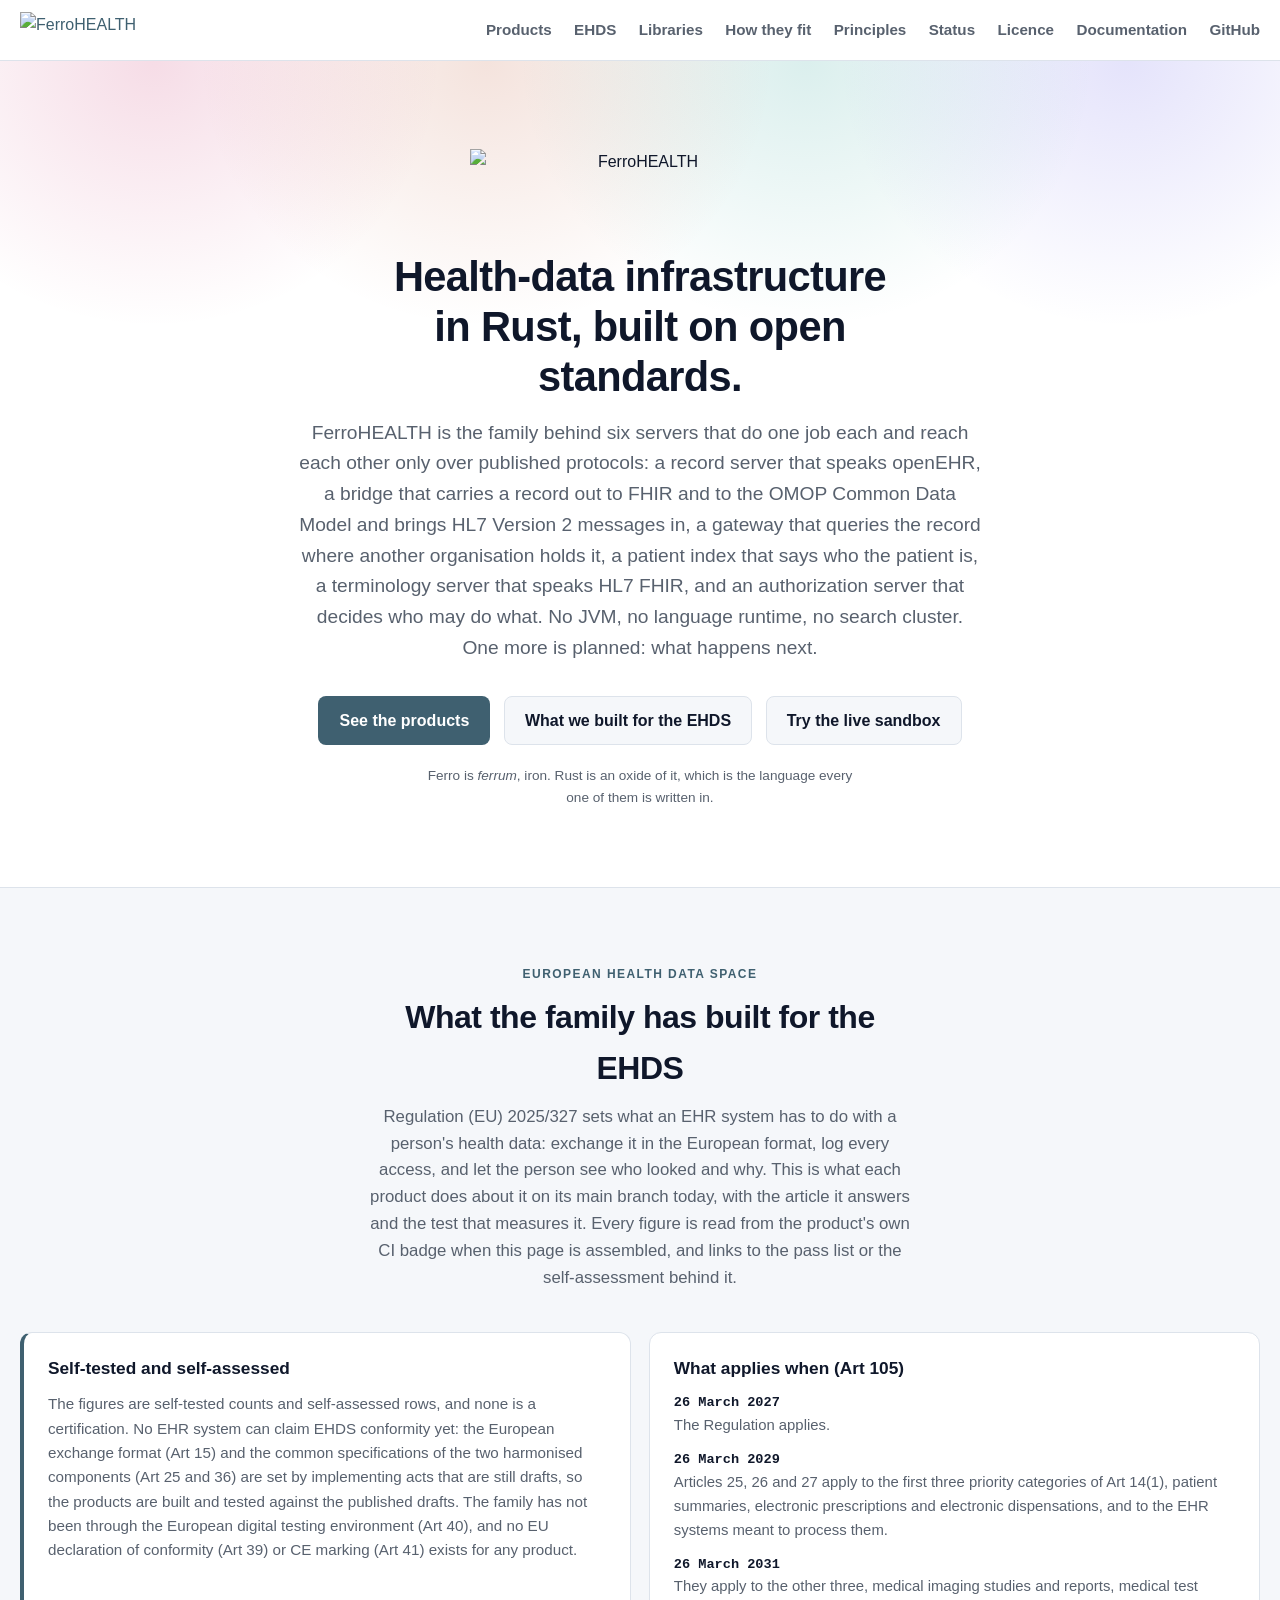
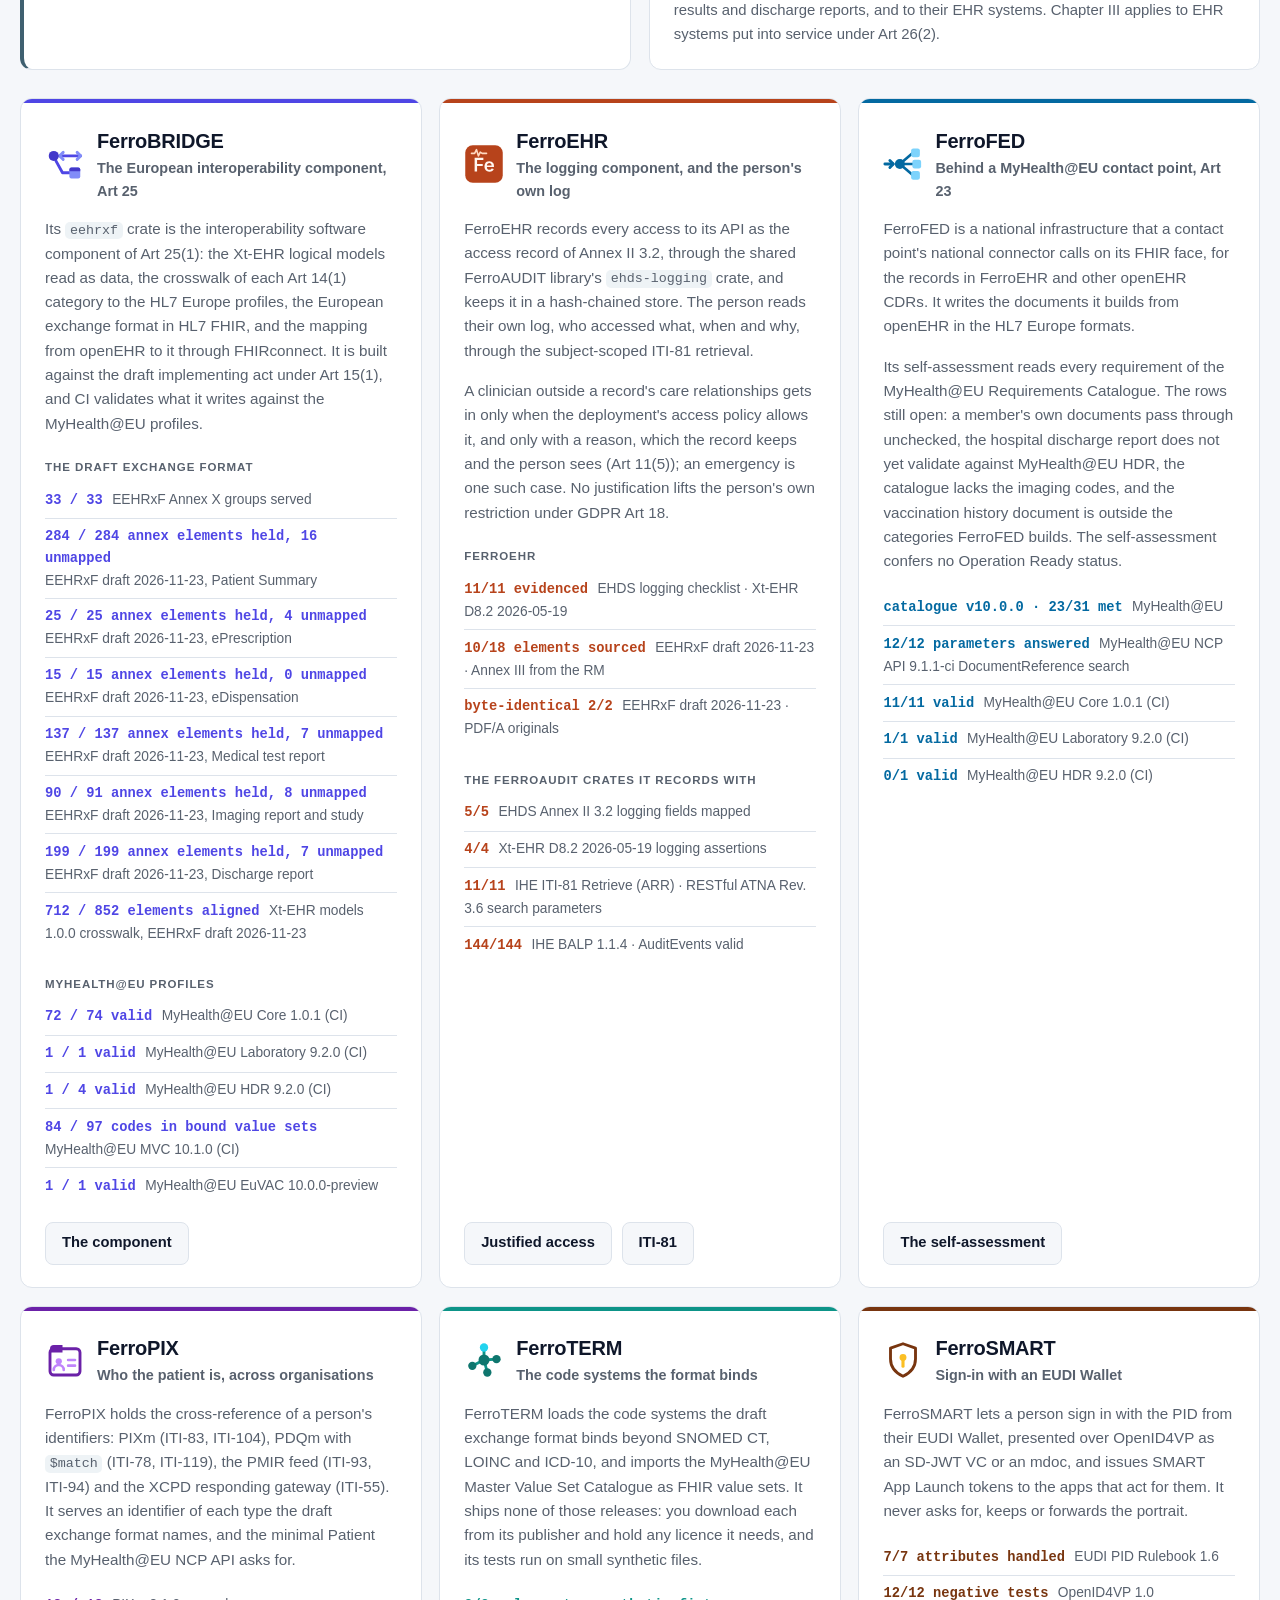
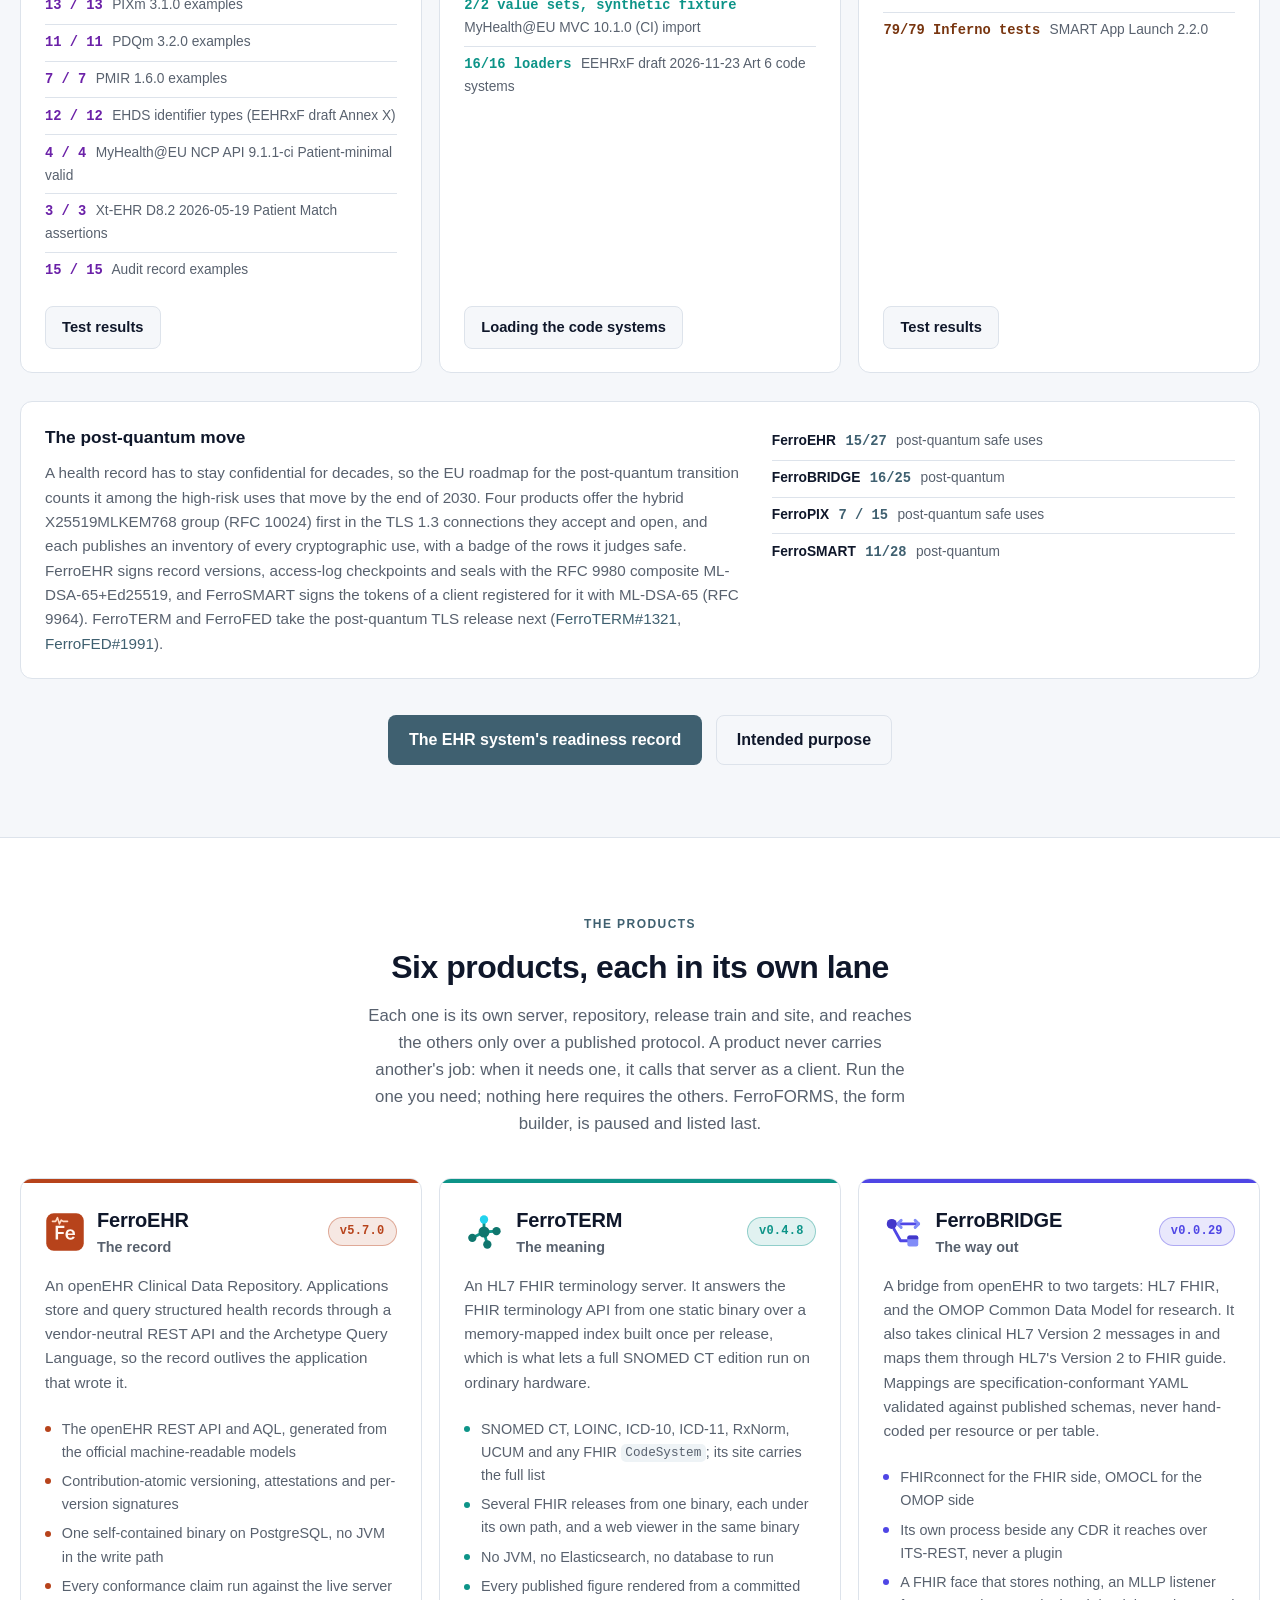
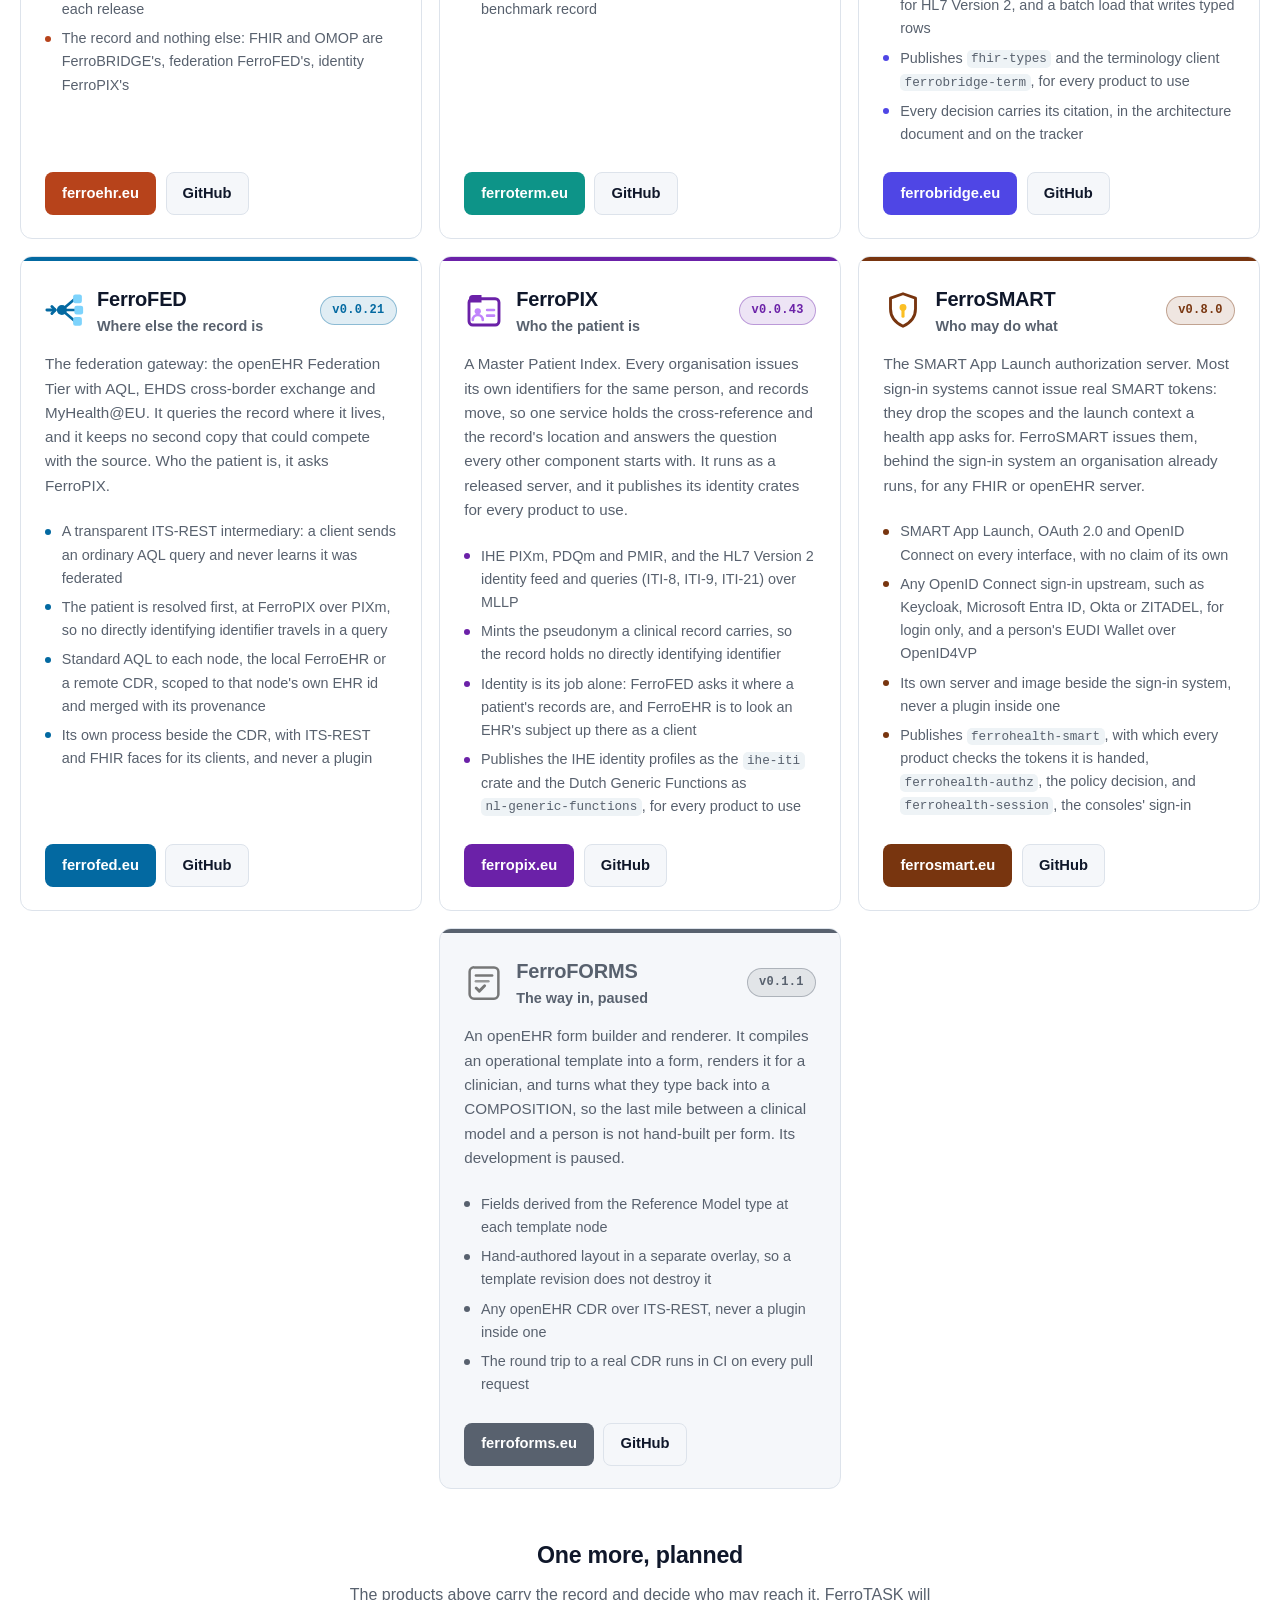
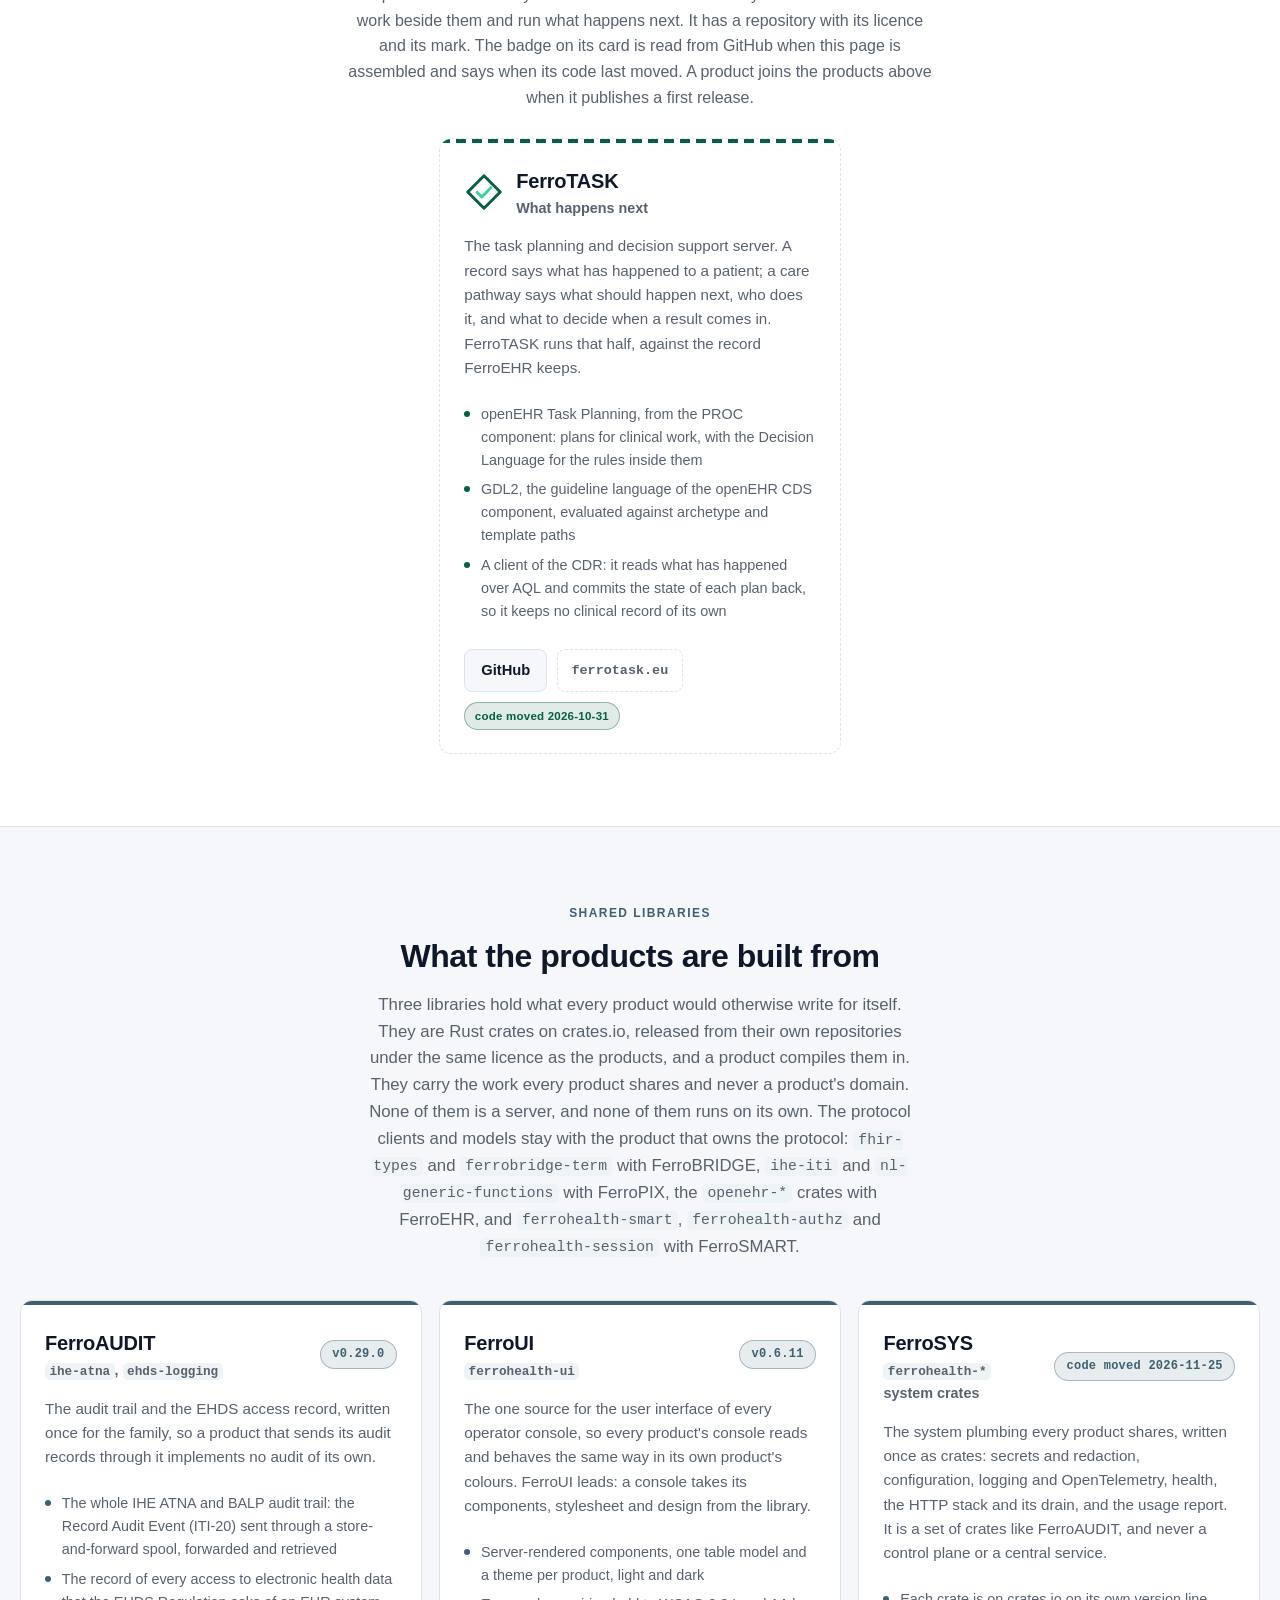
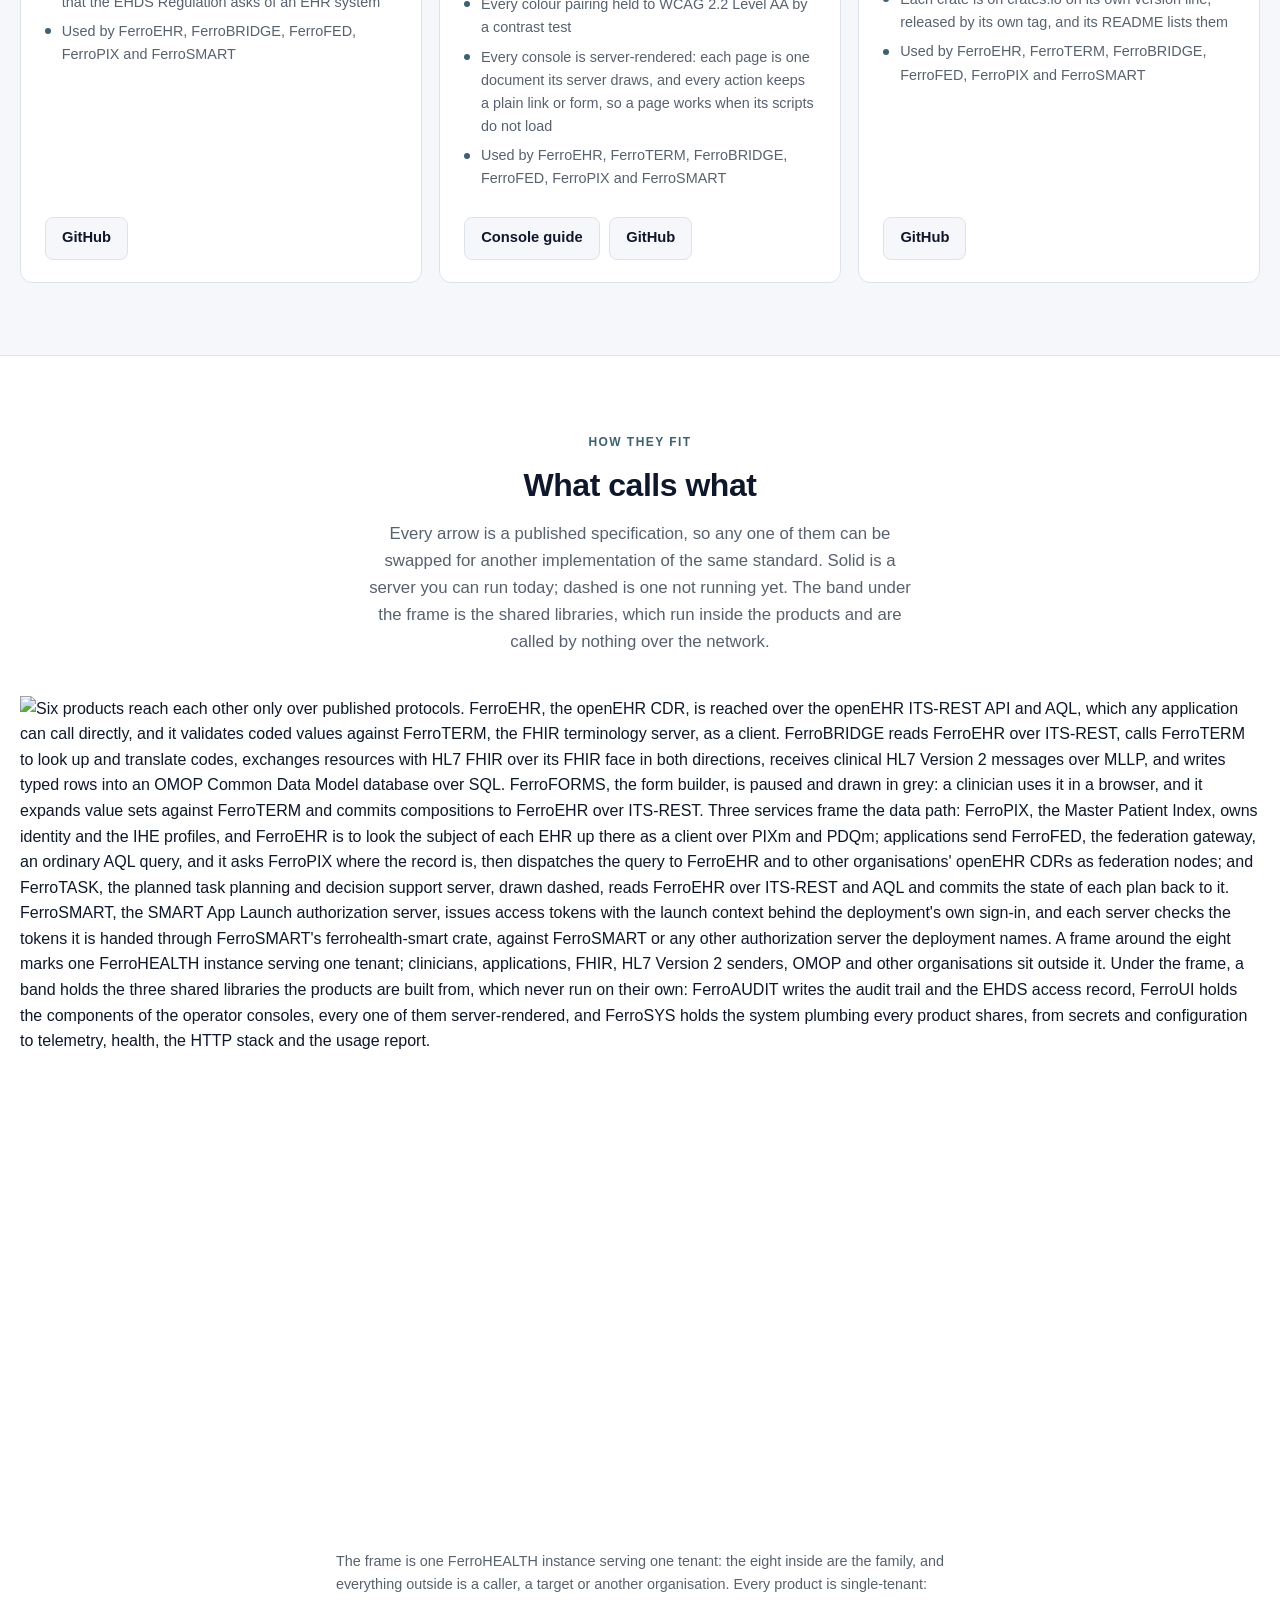
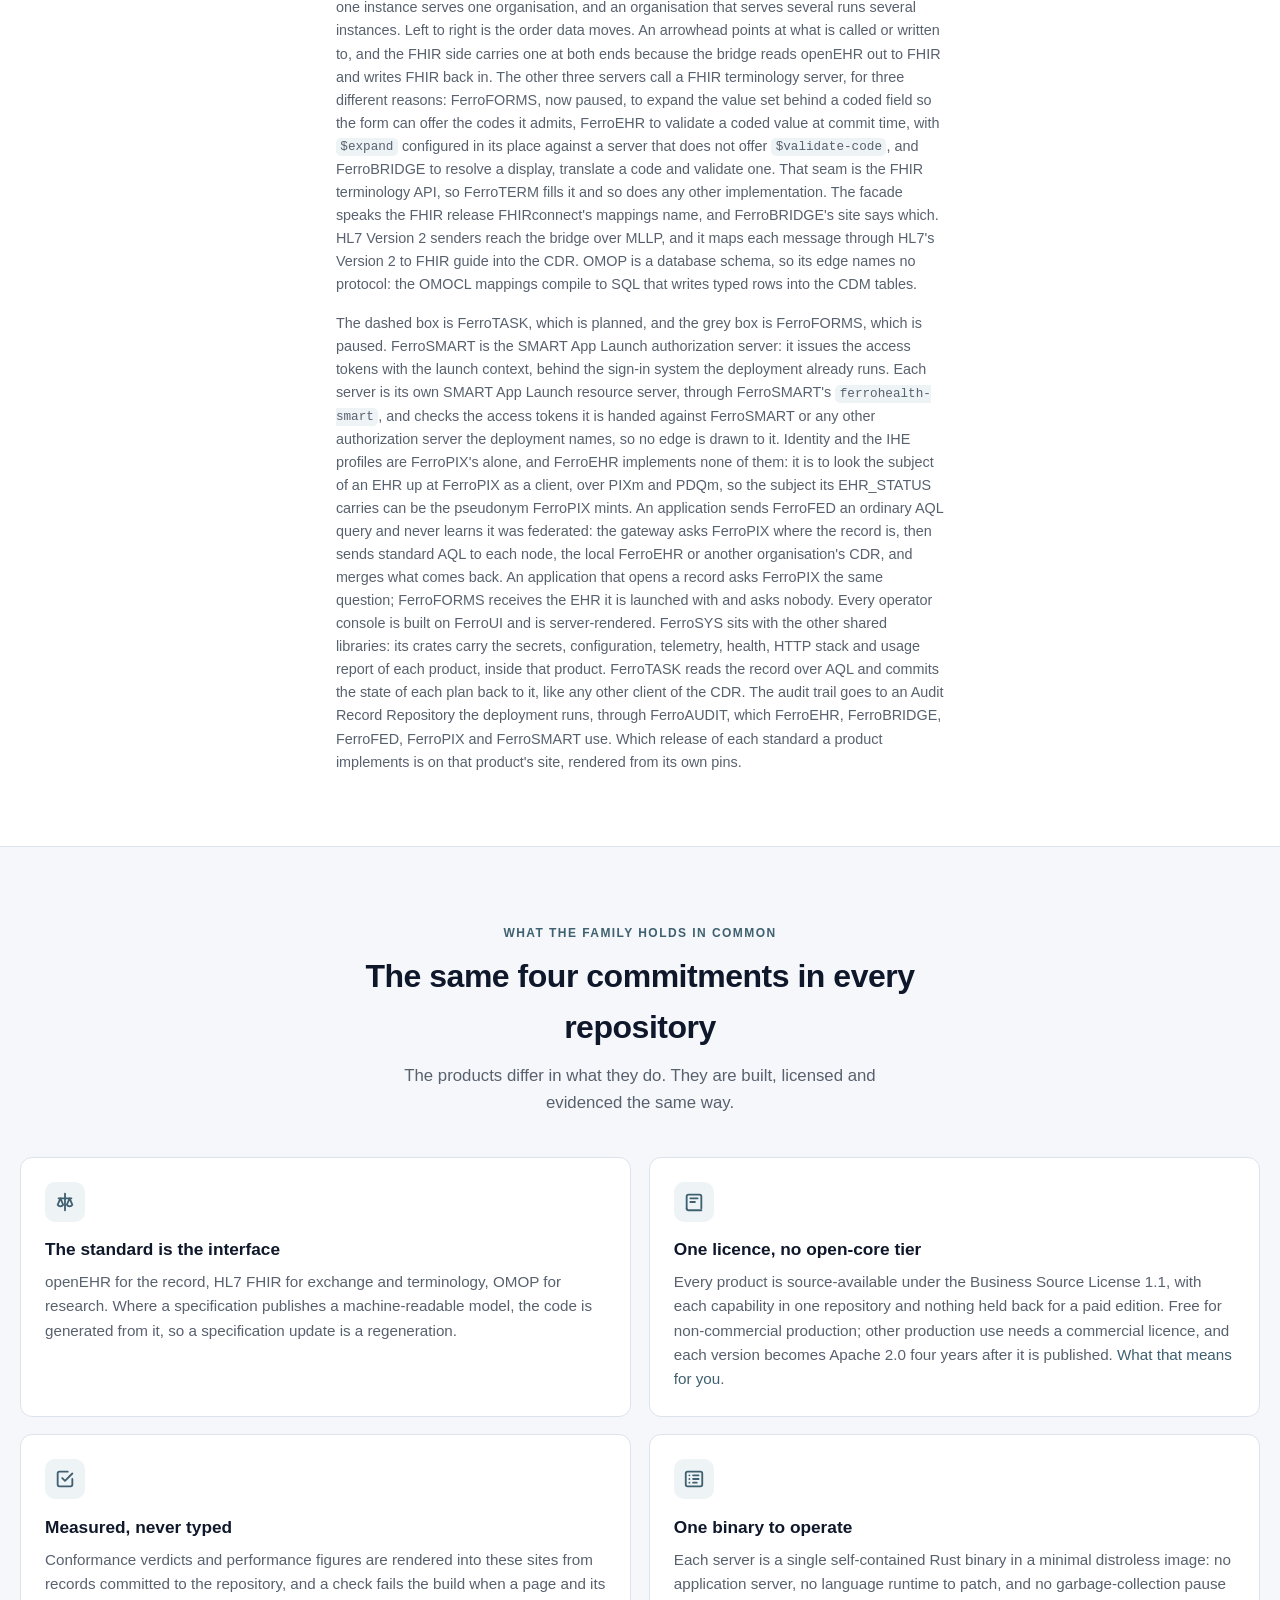
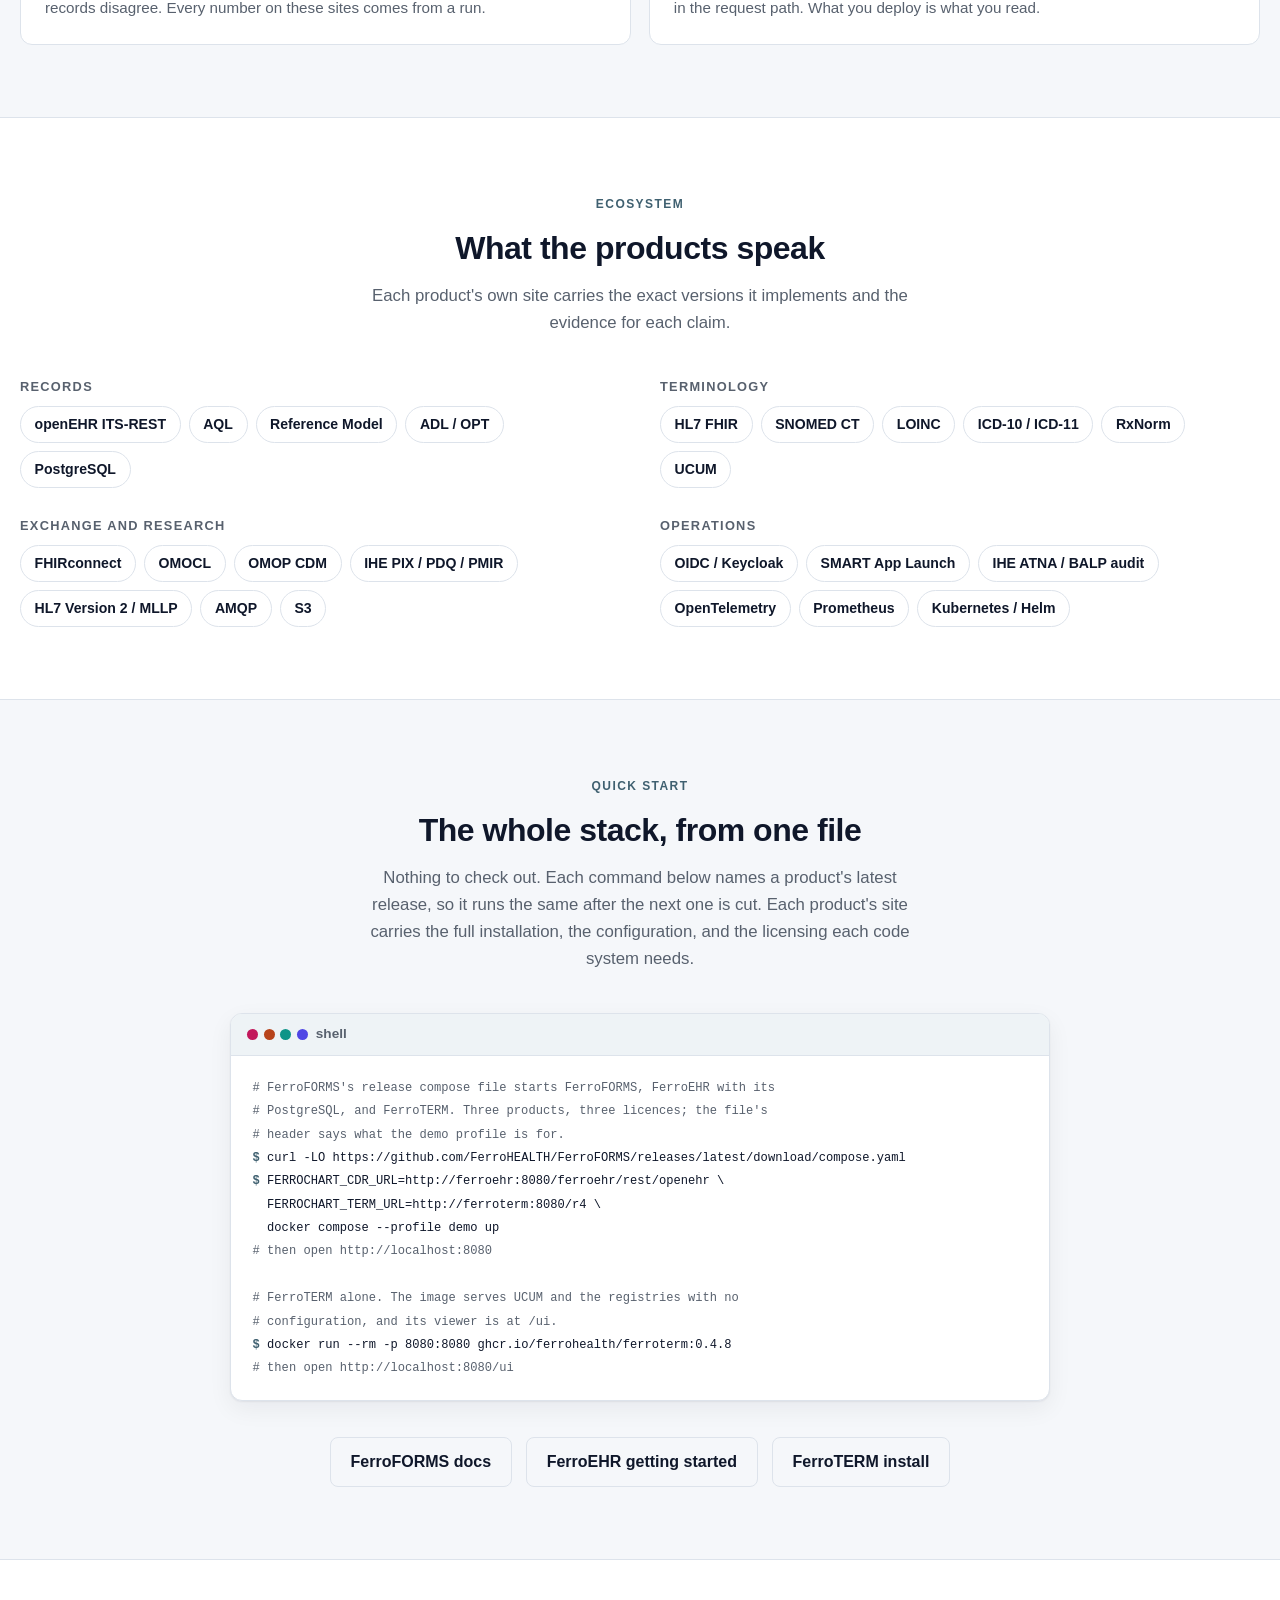
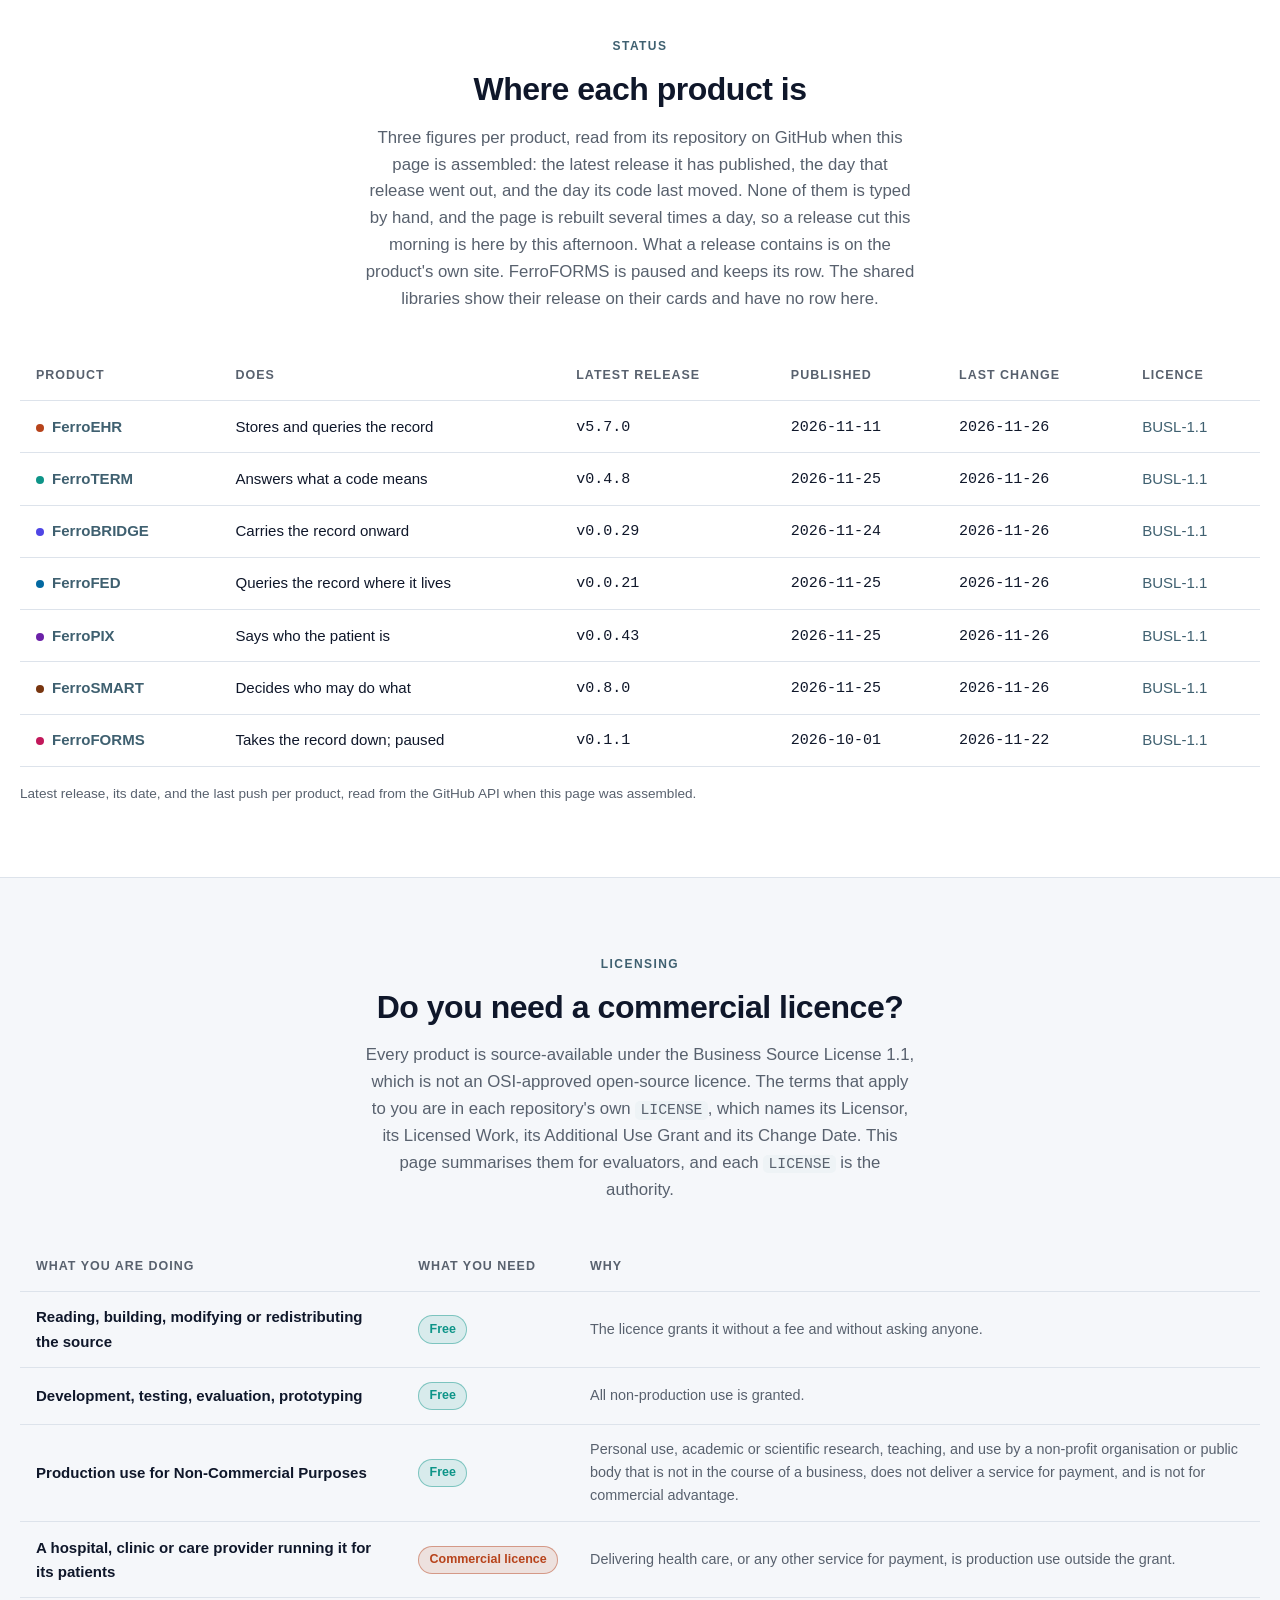
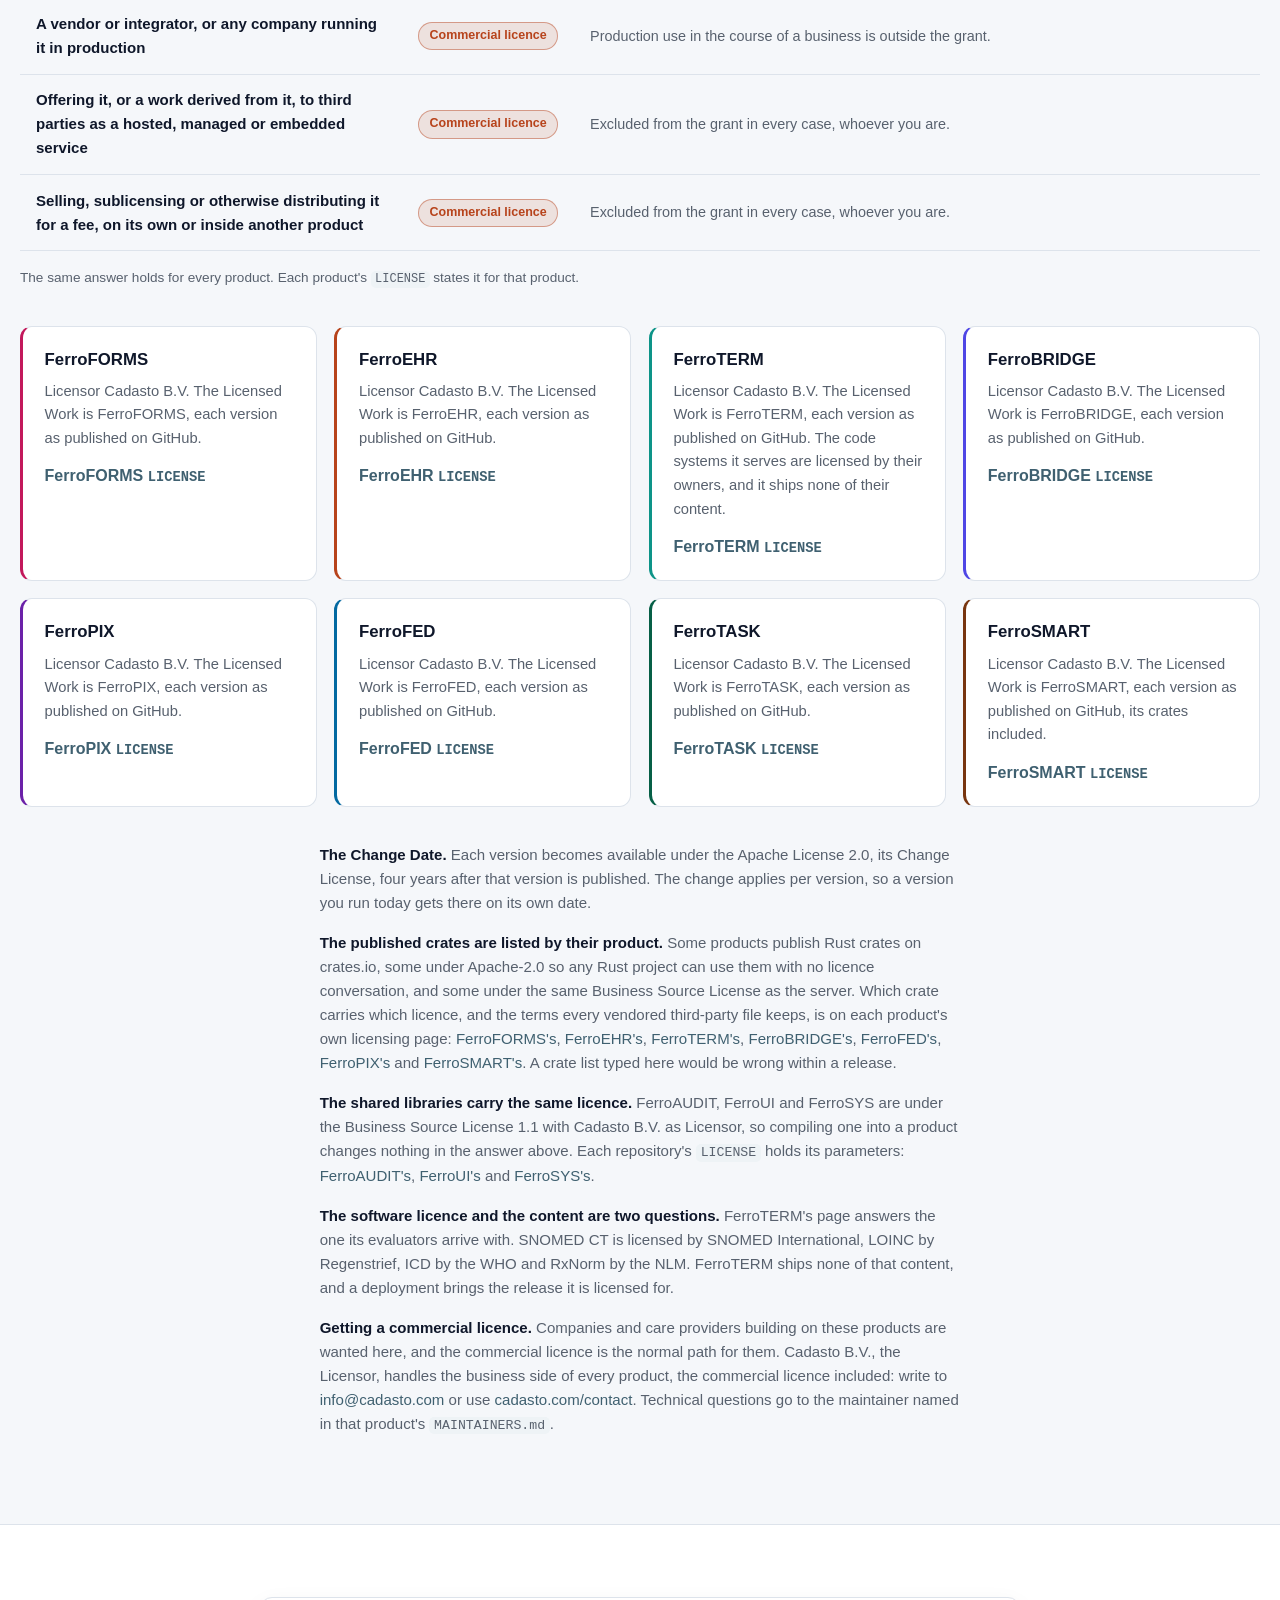
==== commit 0cd48e3d: "docs(site): FerroSMART is released, and every listing matches its repository FerroSMART moves into t" ====
--- a/website/landing/index.html
+++ b/website/landing/index.html
@@ -17,7 +17,7 @@
   <meta http-equiv="Content-Security-Policy" content="default-src 'self'; script-src 'self'; style-src 'self'; img-src 'self' data:; font-src 'self'; connect-src 'self'; object-src 'none'; base-uri 'self'; form-action 'none'; frame-ancestors 'none'">
   <meta name="referrer" content="strict-origin-when-cross-origin">
   <title>FerroHEALTH: health-data infrastructure in Rust, built on open standards</title>
-  <meta name="description" content="FerroHEALTH is the family behind five pure-Rust health-data servers that reach each other only over published protocols: FerroEHR, the openEHR Clinical Data Repository; FerroBRIDGE, openEHR to HL7 FHIR and to the OMOP Common Data Model, and clinical HL7 Version 2 messages mapped in; FerroFED, the federation gateway; FerroPIX, the Master Patient Index; and FerroTERM, the HL7 FHIR terminology server. FerroFORMS, an openEHR form builder, is paused. FerroSMART, the SMART App Launch authorization server, is being built, and FerroTASK for task planning and decision support is planned. The products share three libraries: FerroAUDIT, FerroUI and FerroSYS. The page shows what each product has built for the European Health Data Space, measured by its own CI. One language, one licence, and every figure on this page rendered from the products' own repositories.">
+  <meta name="description" content="FerroHEALTH is the family behind six pure-Rust health-data servers that reach each other only over published protocols: FerroEHR, the openEHR Clinical Data Repository; FerroBRIDGE, openEHR to HL7 FHIR and to the OMOP Common Data Model, and clinical HL7 Version 2 messages mapped in; FerroFED, the federation gateway; FerroPIX, the Master Patient Index; FerroTERM, the HL7 FHIR terminology server; and FerroSMART, the SMART App Launch authorization server. FerroFORMS, an openEHR form builder, is paused, and FerroTASK for task planning and decision support is planned. The products share three libraries: FerroAUDIT, FerroUI and FerroSYS. The page shows what each product has built for the European Health Data Space, measured by its own CI. One language, one licence, and every figure on this page rendered from the products' own repositories.">
   <link rel="canonical" href="https://ferrohealth.eu/">
   <link rel="stylesheet" href="./style.css">
   <link rel="icon" href="./assets/brand/favicon.svg" type="image/svg+xml">
@@ -28,7 +28,7 @@
   <meta property="og:url" content="https://ferrohealth.eu/">
   <meta property="og:site_name" content="FerroHEALTH">
   <meta property="og:title" content="FerroHEALTH: health-data infrastructure in Rust, built on open standards">
-  <meta property="og:description" content="Five pure-Rust health-data servers: FerroEHR, the openEHR Clinical Data Repository; FerroBRIDGE, openEHR to FHIR and to the OMOP Common Data Model; FerroFED, the federation gateway; FerroPIX, the Master Patient Index; and FerroTERM, the HL7 FHIR terminology server.">
+  <meta property="og:description" content="Six pure-Rust health-data servers: FerroEHR, the openEHR Clinical Data Repository; FerroBRIDGE, openEHR to FHIR and to the OMOP Common Data Model; FerroFED, the federation gateway; FerroPIX, the Master Patient Index; FerroTERM, the HL7 FHIR terminology server; and FerroSMART, the SMART App Launch authorization server.">
   <meta property="og:image" content="https://ferrohealth.eu/assets/brand/ferrohealth-social.png">
   <meta property="og:image:type" content="image/png">
   <meta property="og:image:width" content="1200">
@@ -53,7 +53,7 @@
         "@id": "https://ferrohealth.eu/#website",
         "url": "https://ferrohealth.eu/",
         "name": "FerroHEALTH",
-        "description": "The family behind the pure-Rust health-data servers FerroEHR, FerroBRIDGE, FerroFED, FerroPIX and FerroTERM, and the paused FerroFORMS.",
+        "description": "The family behind the pure-Rust health-data servers FerroEHR, FerroBRIDGE, FerroFED, FerroPIX, FerroTERM and FerroSMART, and the paused FerroFORMS.",
         "inLanguage": "en",
         "publisher": { "@id": "https://ferrohealth.eu/#publisher" }
       },
@@ -156,6 +156,18 @@
         "license": "https://github.com/FerroHEALTH/FerroPIX/blob/main/LICENSE",
         "applicationCategory": "HealthApplication",
         "publisher": { "@id": "https://ferrohealth.eu/#publisher" }
+      },
+      {
+        "@type": "SoftwareSourceCode",
+        "@id": "https://ferrosmart.eu/#software",
+        "name": "FerroSMART",
+        "description": "A pure-Rust SMART App Launch 2.x authorization server. It issues SMART access tokens with the launch context behind the sign-in system an organisation already runs, and publishes the crates every FerroHEALTH server checks its callers with.",
+        "url": "https://ferrosmart.eu/",
+        "codeRepository": "https://github.com/FerroHEALTH/FerroSMART",
+        "programmingLanguage": "Rust",
+        "license": "https://github.com/FerroHEALTH/FerroSMART/blob/main/LICENSE",
+        "applicationCategory": "HealthApplication",
+        "publisher": { "@id": "https://ferrohealth.eu/#publisher" }
       }
     ]
   }
@@ -193,15 +205,15 @@
         <img class="hero-logo" src="./assets/brand/ferrohealth-lockup-auto.svg" alt="FerroHEALTH" width="290" height="64">
         <h1>Health-data infrastructure in Rust, built on open standards.</h1>
         <p class="sub">
-          FerroHEALTH is the family behind five servers that do one job each
+          FerroHEALTH is the family behind six servers that do one job each
           and reach each other only over published protocols: a record server
           that speaks openEHR, a bridge that carries a record out to FHIR and
           to the OMOP Common Data Model and brings HL7 Version 2 messages in, a
           gateway that queries the record where another organisation holds
-          it, a patient index that says who the patient is, and a terminology
-          server that speaks HL7 FHIR. No JVM, no language runtime, no search
-          cluster. Two more are on the way: who may do what, and what happens
-          next.
+          it, a patient index that says who the patient is, a terminology
+          server that speaks HL7 FHIR, and an authorization server that
+          decides who may do what. No JVM, no language runtime, no search
+          cluster. One more is planned: what happens next.
         </p>
         <div class="hero-cta">
           <a class="btn btn-primary" href="#products">See the products</a>
@@ -288,15 +300,15 @@
                 <li><a href="https://github.com/FerroHEALTH/FerroBRIDGE/blob/main/conformance/eehrxf-draft-edispensation/pass-list.txt" rel="noopener"><span class="measure-value" data-badge="https://raw.githubusercontent.com/FerroHEALTH/FerroBRIDGE/main/conformance/badges/eehrxf-draft-edispensation.json">15 / 15 annex elements held, 0 unmapped</span> <span class="measure-label" data-badge-label="https://raw.githubusercontent.com/FerroHEALTH/FerroBRIDGE/main/conformance/badges/eehrxf-draft-edispensation.json">EEHRxF draft 2026-11-23, eDispensation</span></a></li>
                 <li><a href="https://github.com/FerroHEALTH/FerroBRIDGE/blob/main/conformance/eehrxf-draft-medical-test-report/pass-list.txt" rel="noopener"><span class="measure-value" data-badge="https://raw.githubusercontent.com/FerroHEALTH/FerroBRIDGE/main/conformance/badges/eehrxf-draft-medical-test-report.json">137 / 137 annex elements held, 7 unmapped</span> <span class="measure-label" data-badge-label="https://raw.githubusercontent.com/FerroHEALTH/FerroBRIDGE/main/conformance/badges/eehrxf-draft-medical-test-report.json">EEHRxF draft 2026-11-23, Medical test report</span></a></li>
                 <li><a href="https://github.com/FerroHEALTH/FerroBRIDGE/blob/main/conformance/eehrxf-draft-imaging/pass-list.txt" rel="noopener"><span class="measure-value" data-badge="https://raw.githubusercontent.com/FerroHEALTH/FerroBRIDGE/main/conformance/badges/eehrxf-draft-imaging.json">90 / 91 annex elements held, 8 unmapped</span> <span class="measure-label" data-badge-label="https://raw.githubusercontent.com/FerroHEALTH/FerroBRIDGE/main/conformance/badges/eehrxf-draft-imaging.json">EEHRxF draft 2026-11-23, Imaging report and study</span></a></li>
-                <li><a href="https://github.com/FerroHEALTH/FerroBRIDGE/blob/main/conformance/eehrxf-draft-discharge/pass-list.txt" rel="noopener"><span class="measure-value" data-badge="https://raw.githubusercontent.com/FerroHEALTH/FerroBRIDGE/main/conformance/badges/eehrxf-draft-discharge.json">135 / 135 annex elements held, 5 unmapped</span> <span class="measure-label" data-badge-label="https://raw.githubusercontent.com/FerroHEALTH/FerroBRIDGE/main/conformance/badges/eehrxf-draft-discharge.json">EEHRxF draft 2026-11-23, Discharge report</span></a></li>
+                <li><a href="https://github.com/FerroHEALTH/FerroBRIDGE/blob/main/conformance/eehrxf-draft-discharge/pass-list.txt" rel="noopener"><span class="measure-value" data-badge="https://raw.githubusercontent.com/FerroHEALTH/FerroBRIDGE/main/conformance/badges/eehrxf-draft-discharge.json">199 / 199 annex elements held, 7 unmapped</span> <span class="measure-label" data-badge-label="https://raw.githubusercontent.com/FerroHEALTH/FerroBRIDGE/main/conformance/badges/eehrxf-draft-discharge.json">EEHRxF draft 2026-11-23, Discharge report</span></a></li>
                 <li><a href="https://github.com/FerroHEALTH/FerroBRIDGE/blob/main/conformance/xtehr-crosswalk/pass-list.txt" rel="noopener"><span class="measure-value" data-badge="https://raw.githubusercontent.com/FerroHEALTH/FerroBRIDGE/main/conformance/badges/xtehr-crosswalk.json">712 / 852 elements aligned</span> <span class="measure-label" data-badge-label="https://raw.githubusercontent.com/FerroHEALTH/FerroBRIDGE/main/conformance/badges/xtehr-crosswalk.json">Xt-EHR models 1.0.0 crosswalk, EEHRxF draft 2026-11-23</span></a></li>
             </ul>
             <h4 class="measures-head">MyHealth@EU profiles</h4>
             <ul class="measures">
-                <li><a href="https://github.com/FerroHEALTH/FerroBRIDGE/blob/main/conformance/myhealth-eu-core/pass-list.txt" rel="noopener"><span class="measure-value" data-badge="https://raw.githubusercontent.com/FerroHEALTH/FerroBRIDGE/main/conformance/badges/myhealth-eu-core.json">65 / 70 valid</span> <span class="measure-label" data-badge-label="https://raw.githubusercontent.com/FerroHEALTH/FerroBRIDGE/main/conformance/badges/myhealth-eu-core.json">MyHealth@EU Core 1.0.1 (CI)</span></a></li>
+                <li><a href="https://github.com/FerroHEALTH/FerroBRIDGE/blob/main/conformance/myhealth-eu-core/pass-list.txt" rel="noopener"><span class="measure-value" data-badge="https://raw.githubusercontent.com/FerroHEALTH/FerroBRIDGE/main/conformance/badges/myhealth-eu-core.json">72 / 74 valid</span> <span class="measure-label" data-badge-label="https://raw.githubusercontent.com/FerroHEALTH/FerroBRIDGE/main/conformance/badges/myhealth-eu-core.json">MyHealth@EU Core 1.0.1 (CI)</span></a></li>
                 <li><a href="https://github.com/FerroHEALTH/FerroBRIDGE/blob/main/conformance/myhealth-eu-laboratory/pass-list.txt" rel="noopener"><span class="measure-value" data-badge="https://raw.githubusercontent.com/FerroHEALTH/FerroBRIDGE/main/conformance/badges/myhealth-eu-laboratory.json">1 / 1 valid</span> <span class="measure-label" data-badge-label="https://raw.githubusercontent.com/FerroHEALTH/FerroBRIDGE/main/conformance/badges/myhealth-eu-laboratory.json">MyHealth@EU Laboratory 9.2.0 (CI)</span></a></li>
-                <li><a href="https://github.com/FerroHEALTH/FerroBRIDGE/blob/main/conformance/myhealth-eu-hdr/pass-list.txt" rel="noopener"><span class="measure-value" data-badge="https://raw.githubusercontent.com/FerroHEALTH/FerroBRIDGE/main/conformance/badges/myhealth-eu-hdr.json">0 / 3 valid</span> <span class="measure-label" data-badge-label="https://raw.githubusercontent.com/FerroHEALTH/FerroBRIDGE/main/conformance/badges/myhealth-eu-hdr.json">MyHealth@EU HDR 9.2.0 (CI)</span></a></li>
-                <li><a href="https://github.com/FerroHEALTH/FerroBRIDGE/blob/main/conformance/myhealth-eu-mvc/pass-list.txt" rel="noopener"><span class="measure-value" data-badge="https://raw.githubusercontent.com/FerroHEALTH/FerroBRIDGE/main/conformance/badges/myhealth-eu-mvc.json">79 / 92 codes in bound value sets</span> <span class="measure-label" data-badge-label="https://raw.githubusercontent.com/FerroHEALTH/FerroBRIDGE/main/conformance/badges/myhealth-eu-mvc.json">MyHealth@EU MVC 10.1.0 (CI)</span></a></li>
+                <li><a href="https://github.com/FerroHEALTH/FerroBRIDGE/blob/main/conformance/myhealth-eu-hdr/pass-list.txt" rel="noopener"><span class="measure-value" data-badge="https://raw.githubusercontent.com/FerroHEALTH/FerroBRIDGE/main/conformance/badges/myhealth-eu-hdr.json">1 / 4 valid</span> <span class="measure-label" data-badge-label="https://raw.githubusercontent.com/FerroHEALTH/FerroBRIDGE/main/conformance/badges/myhealth-eu-hdr.json">MyHealth@EU HDR 9.2.0 (CI)</span></a></li>
+                <li><a href="https://github.com/FerroHEALTH/FerroBRIDGE/blob/main/conformance/myhealth-eu-mvc/pass-list.txt" rel="noopener"><span class="measure-value" data-badge="https://raw.githubusercontent.com/FerroHEALTH/FerroBRIDGE/main/conformance/badges/myhealth-eu-mvc.json">84 / 97 codes in bound value sets</span> <span class="measure-label" data-badge-label="https://raw.githubusercontent.com/FerroHEALTH/FerroBRIDGE/main/conformance/badges/myhealth-eu-mvc.json">MyHealth@EU MVC 10.1.0 (CI)</span></a></li>
                 <li><a href="https://github.com/FerroHEALTH/FerroBRIDGE/blob/main/conformance/myhealth-eu-euvac/pass-list.txt" rel="noopener"><span class="measure-value" data-badge="https://raw.githubusercontent.com/FerroHEALTH/FerroBRIDGE/main/conformance/badges/myhealth-eu-euvac.json">1 / 1 valid</span> <span class="measure-label" data-badge-label="https://raw.githubusercontent.com/FerroHEALTH/FerroBRIDGE/main/conformance/badges/myhealth-eu-euvac.json">MyHealth@EU EuVAC 10.0.0-preview</span></a></li>
             </ul>
             <div class="product-cta">
@@ -435,16 +447,16 @@
             </div>
           </article>
 
-          <article class="product product-smart planned">
+          <article class="product product-smart">
             <div class="product-head">
               <img src="./assets/products/ferrosmart-icon.svg" alt="" aria-hidden="true" width="40" height="40">
               <div>
                 <h3><a href="https://ferrosmart.eu/" rel="noopener">FerroSMART</a></h3>
-                <span class="role">Sign-in with an EUDI Wallet, being built</span>
-              </div>
-            </div>
-            <p>
-              FerroSMART, being built toward its first release, lets a person
+                <span class="role">Sign-in with an EUDI Wallet</span>
+              </div>
+            </div>
+            <p>
+              FerroSMART lets a person
               sign in with the PID from their EUDI Wallet, presented over
               OpenID4VP as an SD-JWT VC or an mdoc, and issues SMART App
               Launch tokens to the apps that act for them. It never asks for,
@@ -482,7 +494,7 @@
             </p>
           </div>
           <ul class="measures">
-            <li><a href="https://github.com/FerroHEALTH/FerroEHR/blob/main/docs/post-quantum.md" rel="noopener"><span class="measure-product">FerroEHR</span> <span class="measure-value" data-badge="https://raw.githubusercontent.com/FerroHEALTH/FerroEHR/main/conformance/badges/post-quantum.json">12/27</span> <span class="measure-label" data-badge-label="https://raw.githubusercontent.com/FerroHEALTH/FerroEHR/main/conformance/badges/post-quantum.json">post-quantum safe uses</span></a></li>
+            <li><a href="https://github.com/FerroHEALTH/FerroEHR/blob/main/docs/post-quantum.md" rel="noopener"><span class="measure-product">FerroEHR</span> <span class="measure-value" data-badge="https://raw.githubusercontent.com/FerroHEALTH/FerroEHR/main/conformance/badges/post-quantum.json">15/27</span> <span class="measure-label" data-badge-label="https://raw.githubusercontent.com/FerroHEALTH/FerroEHR/main/conformance/badges/post-quantum.json">post-quantum safe uses</span></a></li>
             <li><a href="https://github.com/FerroHEALTH/FerroBRIDGE/blob/main/docs/post-quantum.md" rel="noopener"><span class="measure-product">FerroBRIDGE</span> <span class="measure-value" data-badge="https://raw.githubusercontent.com/FerroHEALTH/FerroBRIDGE/main/conformance/badges/post-quantum.json">16/25</span> <span class="measure-label" data-badge-label="https://raw.githubusercontent.com/FerroHEALTH/FerroBRIDGE/main/conformance/badges/post-quantum.json">post-quantum</span></a></li>
             <li><a href="https://github.com/FerroHEALTH/FerroPIX/blob/main/docs/post-quantum.md" rel="noopener"><span class="measure-product">FerroPIX</span> <span class="measure-value" data-badge="https://raw.githubusercontent.com/FerroHEALTH/FerroPIX/main/conformance/badges/post-quantum.json">7 / 15</span> <span class="measure-label" data-badge-label="https://raw.githubusercontent.com/FerroHEALTH/FerroPIX/main/conformance/badges/post-quantum.json">post-quantum safe uses</span></a></li>
             <li><a href="https://github.com/FerroHEALTH/FerroSMART/blob/main/docs/post-quantum.md" rel="noopener"><span class="measure-product">FerroSMART</span> <span class="measure-value" data-badge="https://raw.githubusercontent.com/FerroHEALTH/FerroSMART/main/conformance/badges/post-quantum.json">11/28</span> <span class="measure-label" data-badge-label="https://raw.githubusercontent.com/FerroHEALTH/FerroSMART/main/conformance/badges/post-quantum.json">post-quantum</span></a></li>
@@ -501,7 +513,7 @@
       <div class="wrap">
         <div class="section-head">
           <span class="eyebrow">The products</span>
-          <h2>Five products, each in its own lane</h2>
+          <h2>Six products, each in its own lane</h2>
           <p>
             Each one is its own server, repository, release train and site,
             and reaches the others only over a published protocol. A product
@@ -548,7 +560,7 @@
                 <h3><a href="https://ferroterm.eu/" rel="noopener">FerroTERM</a></h3>
                 <span class="role">The meaning</span>
               </div>
-              <span class="status" data-rel="FerroTERM">v0.4.7</span>
+              <span class="status" data-rel="FerroTERM">v0.4.8</span>
             </div>
             <p>
               An HL7 FHIR terminology server. It answers the FHIR terminology
@@ -575,7 +587,7 @@
                 <h3><a href="https://ferrobridge.eu/" rel="noopener">FerroBRIDGE</a></h3>
                 <span class="role">The way out</span>
               </div>
-              <span class="status" data-rel="FerroBRIDGE">v0.0.27</span>
+              <span class="status" data-rel="FerroBRIDGE">v0.0.29</span>
             </div>
             <p>
               A bridge from openEHR to two targets: HL7 FHIR, and the OMOP
@@ -604,7 +616,7 @@
                 <h3><a href="https://ferrofed.eu/" rel="noopener">FerroFED</a></h3>
                 <span class="role">Where else the record is</span>
               </div>
-              <span class="status" data-rel="FerroFED">v0.0.20</span>
+              <span class="status" data-rel="FerroFED">v0.0.21</span>
             </div>
             <p>
               The federation gateway: the openEHR Federation Tier with AQL,
@@ -631,7 +643,7 @@
                 <h3><a href="https://ferropix.eu/" rel="noopener">FerroPIX</a></h3>
                 <span class="role">Who the patient is</span>
               </div>
-              <span class="status" data-rel="FerroPIX">v0.0.39</span>
+              <span class="status" data-rel="FerroPIX">v0.0.43</span>
             </div>
             <p>
               A Master Patient Index. Every organisation issues its own
@@ -653,6 +665,34 @@
             </div>
           </article>
 
+          <article class="product product-smart">
+            <div class="product-head">
+              <img src="./assets/products/ferrosmart-icon.svg" alt="" aria-hidden="true" width="40" height="40">
+              <div>
+                <h3><a href="https://ferrosmart.eu/" rel="noopener">FerroSMART</a></h3>
+                <span class="role">Who may do what</span>
+              </div>
+              <span class="status" data-rel="FerroSMART">v0.8.0</span>
+            </div>
+            <p>
+              The SMART App Launch authorization server. Most sign-in systems
+              cannot issue real SMART tokens: they drop the scopes and the
+              launch context a health app asks for. FerroSMART issues them,
+              behind the sign-in system an organisation already runs, for any
+              FHIR or openEHR server.
+            </p>
+            <ul class="facts">
+              <li>SMART App Launch, OAuth 2.0 and OpenID Connect on every interface, with no claim of its own</li>
+              <li>Any OpenID Connect sign-in upstream, such as Keycloak, Microsoft Entra ID, Okta or ZITADEL, for login only, and a person's EUDI Wallet over OpenID4VP</li>
+              <li>Its own server and image beside the sign-in system, never a plugin inside one</li>
+              <li>Publishes <code>ferrohealth-smart</code>, with which every product checks the tokens it is handed, <code>ferrohealth-authz</code>, the policy decision, and <code>ferrohealth-session</code>, the consoles' sign-in</li>
+            </ul>
+            <div class="product-cta">
+              <a class="btn btn-primary" href="https://ferrosmart.eu/" rel="noopener">ferrosmart.eu</a>
+              <a class="btn btn-ghost" href="https://github.com/FerroHEALTH/FerroSMART" rel="noopener">GitHub</a>
+            </div>
+          </article>
+
           <article class="product product-forms paused">
             <div class="product-head">
               <img src="./assets/products/ferroforms-icon.svg" alt="" aria-hidden="true" width="40" height="40">
@@ -689,45 +729,17 @@
              from GitHub. A planned product moves into the grid above, and
              into the status table, when it publishes a first release. -->
         <div class="planned-head" id="planned">
-          <h3>Two more, on the way</h3>
-          <p>
-            The products above carry the record. These two will work beside
-            it: FerroSMART decides who may do what and is being built, and
-            FerroTASK, planned, runs what happens next. Each has a repository
-            with its licence and its mark. The badge on its card is read from
-            GitHub when this page is assembled and says when its code last
-            moved. A product joins the products above when it publishes a
-            first release.
+          <h3>One more, planned</h3>
+          <p>
+            The products above carry the record and decide who may reach it.
+            FerroTASK will work beside them and run what happens next. It has
+            a repository with its licence and its mark. The badge on its card
+            is read from GitHub when this page is assembled and says when its
+            code last moved. A product joins the products above when it
+            publishes a first release.
           </p>
         </div>
         <div class="products">
-
-          <article class="product product-smart planned">
-            <div class="product-head">
-              <img src="./assets/products/ferrosmart-icon.svg" alt="" aria-hidden="true" width="40" height="40">
-              <div>
-                <h3>FerroSMART</h3>
-                <span class="role">Who may do what</span>
-              </div>
-            </div>
-            <p>
-              The SMART App Launch authorization server. Most sign-in systems
-              cannot issue real SMART tokens: they drop the scopes and the
-              launch context a health app asks for. FerroSMART issues them,
-              behind the sign-in system an organisation already runs, for any
-              FHIR or openEHR server.
-            </p>
-            <ul class="facts">
-              <li>SMART App Launch, OAuth 2.0 and OpenID Connect on every interface, with no claim of its own</li>
-              <li>Any OpenID Connect sign-in upstream, such as Keycloak, Microsoft Entra ID, Okta or ZITADEL, for login only</li>
-              <li>Publishes <code>ferrohealth-smart</code>, with which every product checks the tokens it is handed, <code>ferrohealth-authz</code>, the policy decision, and <code>ferrohealth-session</code>, the consoles' sign-in</li>
-            </ul>
-            <div class="product-cta">
-              <a class="btn btn-primary" href="https://ferrosmart.eu/" rel="noopener">ferrosmart.eu</a>
-              <a class="btn btn-ghost" href="https://github.com/FerroHEALTH/FerroSMART" rel="noopener">GitHub</a>
-              <span class="status" data-repo="FerroSMART">code moved 2026-11-22</span>
-            </div>
-          </article>
 
           <article class="product product-task planned">
             <div class="product-head">
@@ -790,7 +802,7 @@
                 <h3><a href="https://github.com/FerroHEALTH/FerroAUDIT" rel="noopener">FerroAUDIT</a></h3>
                 <span class="role"><code>ihe-atna</code>, <code>ehds-logging</code></span>
               </div>
-              <span class="status" data-rel="FerroAUDIT">v0.25.0</span>
+              <span class="status" data-rel="FerroAUDIT">v0.29.0</span>
             </div>
             <p>
               The audit trail and the EHDS access record, written once for the
@@ -800,7 +812,7 @@
             <ul class="facts">
               <li>The whole IHE ATNA and BALP audit trail: the Record Audit Event (ITI-20) sent through a store-and-forward spool, forwarded and retrieved</li>
               <li>The record of every access to electronic health data that the EHDS Regulation asks of an EHR system</li>
-              <li>Used by FerroEHR, FerroFED and FerroPIX</li>
+              <li>Used by FerroEHR, FerroBRIDGE, FerroFED, FerroPIX and FerroSMART</li>
             </ul>
             <div class="product-cta">
               <a class="btn btn-ghost" href="https://github.com/FerroHEALTH/FerroAUDIT" rel="noopener">GitHub</a>
@@ -819,15 +831,13 @@
               The one source for the user interface of every operator
               console, so every product's console reads and behaves the same
               way in its own product's colours. FerroUI leads: a console
-              takes its components, stylesheet and design from the library,
-              and the consoles move onto the library's rebuild together, in
-              one rollout, once the last release of that rebuild ships.
+              takes its components, stylesheet and design from the library.
             </p>
             <ul class="facts">
-              <li>Leptos components, one table model and a theme per product, light and dark</li>
-              <li>Every component aimed at WCAG 2.2 Level AA, with a contrast test over every colour pairing</li>
-              <li>Every console is reactive: a link, a form or an action never reloads the whole page, with WebAssembly as the normal path</li>
-              <li>Used by the consoles of FerroEHR, FerroTERM, FerroBRIDGE and FerroFED</li>
+              <li>Server-rendered components, one table model and a theme per product, light and dark</li>
+              <li>Every colour pairing held to WCAG 2.2 Level AA by a contrast test</li>
+              <li>Every console is server-rendered: each page is one document its server draws, and every action keeps a plain link or form, so a page works when its scripts do not load</li>
+              <li>Used by FerroEHR, FerroTERM, FerroBRIDGE, FerroFED, FerroPIX and FerroSMART</li>
             </ul>
             <div class="product-cta">
               <a class="btn btn-ghost" href="https://github.com/FerroHEALTH/FerroUI/blob/main/docs/consoles.md" rel="noopener">Console guide</a>
@@ -841,7 +851,7 @@
                 <h3><a href="https://github.com/FerroHEALTH/FerroSYS" rel="noopener">FerroSYS</a></h3>
                 <span class="role"><code>ferrohealth-*</code> system crates</span>
               </div>
-              <span class="status" data-repo="FerroSYS">code moved 2026-11-22</span>
+              <span class="status" data-repo="FerroSYS">code moved 2026-11-25</span>
             </div>
             <p>
               The system plumbing every product shares, written once as
@@ -850,7 +860,8 @@
               usage report. It is a set of crates like FerroAUDIT, and never a control plane or a central service.
             </p>
             <ul class="facts">
-              <li><code>ferrohealth-secret</code>, <code>-config</code>, <code>-telemetry</code>, <code>-health</code>, <code>-server</code> and <code>-usage-report</code></li>
+              <li>Each crate is on crates.io on its own version line, released by its own tag, and its README lists them</li>
+              <li>Used by FerroEHR, FerroTERM, FerroBRIDGE, FerroFED, FerroPIX and FerroSMART</li>
             </ul>
             <div class="product-cta">
               <a class="btn btn-ghost" href="https://github.com/FerroHEALTH/FerroSYS" rel="noopener">GitHub</a>
@@ -883,7 +894,7 @@
         <div class="flow-scroll">
           <img class="flow" src="./assets/diagrams/ferrohealth-architecture.svg"
                width="1200" height="804"
-               alt="Five products reach each other only over published protocols. FerroEHR, the openEHR CDR, is reached over the openEHR ITS-REST API and AQL, which any application can call directly, and it validates coded values against FerroTERM, the FHIR terminology server, as a client. FerroBRIDGE reads FerroEHR over ITS-REST, calls FerroTERM to look up and translate codes, exchanges resources with HL7 FHIR over its FHIR face in both directions, receives clinical HL7 Version 2 messages over MLLP, and writes typed rows into an OMOP Common Data Model database over SQL. FerroFORMS, the form builder, is paused and drawn in grey: a clinician uses it in a browser, and it expands value sets against FerroTERM and commits compositions to FerroEHR over ITS-REST. Three services frame the data path: FerroPIX, the Master Patient Index, owns identity and the IHE profiles, and FerroEHR is to look the subject of each EHR up there as a client over PIXm and PDQm; applications send FerroFED, the federation gateway, an ordinary AQL query, and it asks FerroPIX where the record is, then dispatches the query to FerroEHR and to other organisations' openEHR CDRs as federation nodes; and FerroTASK, the planned task planning and decision support server, drawn dashed, reads FerroEHR over ITS-REST and AQL and commits the state of each plan back to it. FerroSMART, the SMART App Launch authorization server being built, drawn dashed, issues access tokens with the launch context behind the deployment's own sign-in, and each server checks the tokens it is handed through FerroSMART's ferrohealth-smart crate, against FerroSMART or any other authorization server the deployment names. A frame around the eight marks one FerroHEALTH instance serving one tenant; clinicians, applications, FHIR, HL7 Version 2 senders, OMOP and other organisations sit outside it. Under the frame, a band holds the three shared libraries the products are built from, which never run on their own: FerroAUDIT writes the audit trail and the EHDS access record, FerroUI holds the components of the operator consoles, every one of them reactive, and FerroSYS holds the system plumbing every product shares, from secrets and configuration to telemetry, health, the HTTP stack and the usage report.">
+               alt="Six products reach each other only over published protocols. FerroEHR, the openEHR CDR, is reached over the openEHR ITS-REST API and AQL, which any application can call directly, and it validates coded values against FerroTERM, the FHIR terminology server, as a client. FerroBRIDGE reads FerroEHR over ITS-REST, calls FerroTERM to look up and translate codes, exchanges resources with HL7 FHIR over its FHIR face in both directions, receives clinical HL7 Version 2 messages over MLLP, and writes typed rows into an OMOP Common Data Model database over SQL. FerroFORMS, the form builder, is paused and drawn in grey: a clinician uses it in a browser, and it expands value sets against FerroTERM and commits compositions to FerroEHR over ITS-REST. Three services frame the data path: FerroPIX, the Master Patient Index, owns identity and the IHE profiles, and FerroEHR is to look the subject of each EHR up there as a client over PIXm and PDQm; applications send FerroFED, the federation gateway, an ordinary AQL query, and it asks FerroPIX where the record is, then dispatches the query to FerroEHR and to other organisations' openEHR CDRs as federation nodes; and FerroTASK, the planned task planning and decision support server, drawn dashed, reads FerroEHR over ITS-REST and AQL and commits the state of each plan back to it. FerroSMART, the SMART App Launch authorization server, issues access tokens with the launch context behind the deployment's own sign-in, and each server checks the tokens it is handed through FerroSMART's ferrohealth-smart crate, against FerroSMART or any other authorization server the deployment names. A frame around the eight marks one FerroHEALTH instance serving one tenant; clinicians, applications, FHIR, HL7 Version 2 senders, OMOP and other organisations sit outside it. Under the frame, a band holds the three shared libraries the products are built from, which never run on their own: FerroAUDIT writes the audit trail and the EHDS access record, FerroUI holds the components of the operator consoles, every one of them server-rendered, and FerroSYS holds the system plumbing every product shares, from secrets and configuration to telemetry, health, the HTTP stack and the usage report.">
         </div>
         <p class="flow-note">
           The frame is one FerroHEALTH instance serving one tenant: the eight
@@ -910,8 +921,8 @@
           mappings compile to SQL that writes typed rows into the CDM tables.
         </p>
         <p class="flow-note">
-          The dashed boxes are FerroSMART, being built, and FerroTASK,
-          planned, and the grey box is FerroFORMS, which is paused.
+          The dashed box is FerroTASK, which is planned, and the grey box is
+          FerroFORMS, which is paused.
           FerroSMART is the SMART App Launch authorization server: it issues
           the access tokens with the launch context, behind the sign-in
           system the deployment already runs. Each server is its own SMART
@@ -929,14 +940,14 @@
           comes back. An application that opens a record asks FerroPIX the
           same question; FerroFORMS receives the EHR it is launched with and
           asks nobody. Every operator console is built on FerroUI and is
-          reactive.
+          server-rendered.
           FerroSYS sits with the other shared libraries: its crates carry the
           secrets, configuration, telemetry, health, HTTP stack and usage
           report of each product, inside that product. FerroTASK reads the
           record over AQL and commits the state of each plan back to it, like
           any other client of the CDR. The audit trail goes to an Audit Record
           Repository the deployment runs, through FerroAUDIT, which FerroEHR,
-          FerroFED and FerroPIX use. Which
+          FerroBRIDGE, FerroFED, FerroPIX and FerroSMART use. Which
           release of each standard a
           product implements is on that product's site, rendered from its own
           pins.
@@ -1100,7 +1111,7 @@
 
 <span class="cmt"># FerroTERM alone. The image serves UCUM and the registries with no</span>
 <span class="cmt"># configuration, and its viewer is at /ui.</span>
-<span class="prompt">$</span> docker run --rm -p 8080:8080 ghcr.io/ferrohealth/ferroterm:<span data-rel-plain="FerroTERM">0.4.7</span>
+<span class="prompt">$</span> docker run --rm -p 8080:8080 ghcr.io/ferrohealth/ferroterm:<span data-rel-plain="FerroTERM">0.4.8</span>
 <span class="cmt"># then open http://localhost:8080/ui</span></code></pre>
         </div>
         <div class="section-cta">
@@ -1152,40 +1163,48 @@
                 <td>Stores and queries the record</td>
                 <td class="num" data-rel="FerroEHR">v5.7.0</td>
                 <td class="num"><time data-rel-date="FerroEHR" datetime="2026-11-11">2026-11-11</time></td>
-                <td class="num"><time data-pushed="FerroEHR" datetime="2026-11-22">2026-11-22</time></td>
+                <td class="num"><time data-pushed="FerroEHR" datetime="2026-11-26">2026-11-26</time></td>
                 <td><a href="https://github.com/FerroHEALTH/FerroEHR/blob/main/LICENSE" rel="noopener">BUSL-1.1</a></td>
               </tr>
               <tr class="row-term">
                 <th scope="row"><span class="dot" aria-hidden="true"></span><a href="https://ferroterm.eu/" rel="noopener">FerroTERM</a></th>
                 <td>Answers what a code means</td>
-                <td class="num" data-rel="FerroTERM">v0.4.7</td>
-                <td class="num"><time data-rel-date="FerroTERM" datetime="2026-11-11">2026-11-11</time></td>
-                <td class="num"><time data-pushed="FerroTERM" datetime="2026-11-22">2026-11-22</time></td>
+                <td class="num" data-rel="FerroTERM">v0.4.8</td>
+                <td class="num"><time data-rel-date="FerroTERM" datetime="2026-11-25">2026-11-25</time></td>
+                <td class="num"><time data-pushed="FerroTERM" datetime="2026-11-26">2026-11-26</time></td>
                 <td><a href="https://github.com/FerroHEALTH/FerroTERM/blob/main/LICENSE" rel="noopener">BUSL-1.1</a></td>
               </tr>
               <tr class="row-bridge">
                 <th scope="row"><span class="dot" aria-hidden="true"></span><a href="https://ferrobridge.eu/" rel="noopener">FerroBRIDGE</a></th>
                 <td>Carries the record onward</td>
-                <td class="num" data-rel="FerroBRIDGE">v0.0.27</td>
-                <td class="num"><time data-rel-date="FerroBRIDGE" datetime="2026-11-17">2026-11-17</time></td>
-                <td class="num"><time data-pushed="FerroBRIDGE" datetime="2026-11-22">2026-11-22</time></td>
+                <td class="num" data-rel="FerroBRIDGE">v0.0.29</td>
+                <td class="num"><time data-rel-date="FerroBRIDGE" datetime="2026-11-24">2026-11-24</time></td>
+                <td class="num"><time data-pushed="FerroBRIDGE" datetime="2026-11-26">2026-11-26</time></td>
                 <td><a href="https://github.com/FerroHEALTH/FerroBRIDGE/blob/main/LICENSE" rel="noopener">BUSL-1.1</a></td>
               </tr>
               <tr class="row-fed">
                 <th scope="row"><span class="dot" aria-hidden="true"></span><a href="https://ferrofed.eu/" rel="noopener">FerroFED</a></th>
                 <td>Queries the record where it lives</td>
-                <td class="num" data-rel="FerroFED">v0.0.20</td>
-                <td class="num"><time data-rel-date="FerroFED" datetime="2026-11-12">2026-11-12</time></td>
-                <td class="num"><time data-pushed="FerroFED" datetime="2026-11-22">2026-11-22</time></td>
+                <td class="num" data-rel="FerroFED">v0.0.21</td>
+                <td class="num"><time data-rel-date="FerroFED" datetime="2026-11-25">2026-11-25</time></td>
+                <td class="num"><time data-pushed="FerroFED" datetime="2026-11-26">2026-11-26</time></td>
                 <td><a href="https://github.com/FerroHEALTH/FerroFED/blob/main/LICENSE" rel="noopener">BUSL-1.1</a></td>
               </tr>
               <tr class="row-pix">
                 <th scope="row"><span class="dot" aria-hidden="true"></span><a href="https://ferropix.eu/" rel="noopener">FerroPIX</a></th>
                 <td>Says who the patient is</td>
-                <td class="num" data-rel="FerroPIX">v0.0.39</td>
-                <td class="num"><time data-rel-date="FerroPIX" datetime="2026-11-21">2026-11-21</time></td>
-                <td class="num"><time data-pushed="FerroPIX" datetime="2026-11-22">2026-11-22</time></td>
+                <td class="num" data-rel="FerroPIX">v0.0.43</td>
+                <td class="num"><time data-rel-date="FerroPIX" datetime="2026-11-25">2026-11-25</time></td>
+                <td class="num"><time data-pushed="FerroPIX" datetime="2026-11-26">2026-11-26</time></td>
                 <td><a href="https://github.com/FerroHEALTH/FerroPIX/blob/main/LICENSE" rel="noopener">BUSL-1.1</a></td>
+              </tr>
+              <tr class="row-smart">
+                <th scope="row"><span class="dot" aria-hidden="true"></span><a href="https://ferrosmart.eu/" rel="noopener">FerroSMART</a></th>
+                <td>Decides who may do what</td>
+                <td class="num" data-rel="FerroSMART">v0.8.0</td>
+                <td class="num"><time data-rel-date="FerroSMART" datetime="2026-11-25">2026-11-25</time></td>
+                <td class="num"><time data-pushed="FerroSMART" datetime="2026-11-26">2026-11-26</time></td>
+                <td><a href="https://github.com/FerroHEALTH/FerroSMART/blob/main/LICENSE" rel="noopener">BUSL-1.1</a></td>
               </tr>
               <tr class="row-forms">
                 <th scope="row"><span class="dot" aria-hidden="true"></span><a href="https://ferroforms.eu/" rel="noopener">FerroFORMS</a></th>
@@ -1366,9 +1385,10 @@
             <a href="https://ferroehr.eu/docs/latest/licensing.html" rel="noopener">FerroEHR's</a>,
             <a href="https://ferroterm.eu/docs/evaluate/licensing.html" rel="noopener">FerroTERM's</a>,
             <a href="https://ferrobridge.eu/docs/evaluate/licensing.html" rel="noopener">FerroBRIDGE's</a>,
-            <a href="https://ferrofed.eu/docs/evaluate/licensing.html" rel="noopener">FerroFED's</a>
+            <a href="https://ferrofed.eu/docs/evaluate/licensing.html" rel="noopener">FerroFED's</a>,
+            <a href="https://ferropix.eu/docs/evaluate/licensing.html" rel="noopener">FerroPIX's</a>
             and
-            <a href="https://ferropix.eu/docs/evaluate/licensing.html" rel="noopener">FerroPIX's</a>.
+            <a href="https://ferrosmart.eu/docs/evaluate/licensing.html" rel="noopener">FerroSMART's</a>.
             A crate list typed here would be wrong within a release.
           </p>
           <p>
@@ -1434,9 +1454,9 @@
             <img src="./assets/brand/ferrohealth-lockup-auto.svg" alt="FerroHEALTH" width="290" height="64">
           </a>
           <p>
-            The family behind FerroEHR, FerroBRIDGE, FerroFED, FerroPIX and
-            FerroTERM, the paused FerroFORMS, FerroSMART, being built, and the
-            planned FerroTASK, built on the shared libraries FerroAUDIT,
+            The family behind FerroEHR, FerroBRIDGE, FerroFED, FerroPIX,
+            FerroTERM and FerroSMART, the paused FerroFORMS and the planned
+            FerroTASK, built on the shared libraries FerroAUDIT,
             FerroUI and FerroSYS.
             Each product is licensed under the Business Source License 1.1 in
             its own repository, and its parameters are in that repository's
--- a/website/landing/style.css
+++ b/website/landing/style.css
@@ -548,6 +548,7 @@
 .matrix .row-bridge { --hue: var(--fh-bridge); }
 .matrix .row-fed { --hue: var(--fh-fed); }
 .matrix .row-pix { --hue: var(--fh-pix); }
+.matrix .row-smart { --hue: var(--fh-smart); }
 .matrix td.num { font-family: var(--fh-mono); font-variant-numeric: tabular-nums; white-space: nowrap; }
 
 /* Licensing. The verdict column is the answer a reader came for, so it reads
